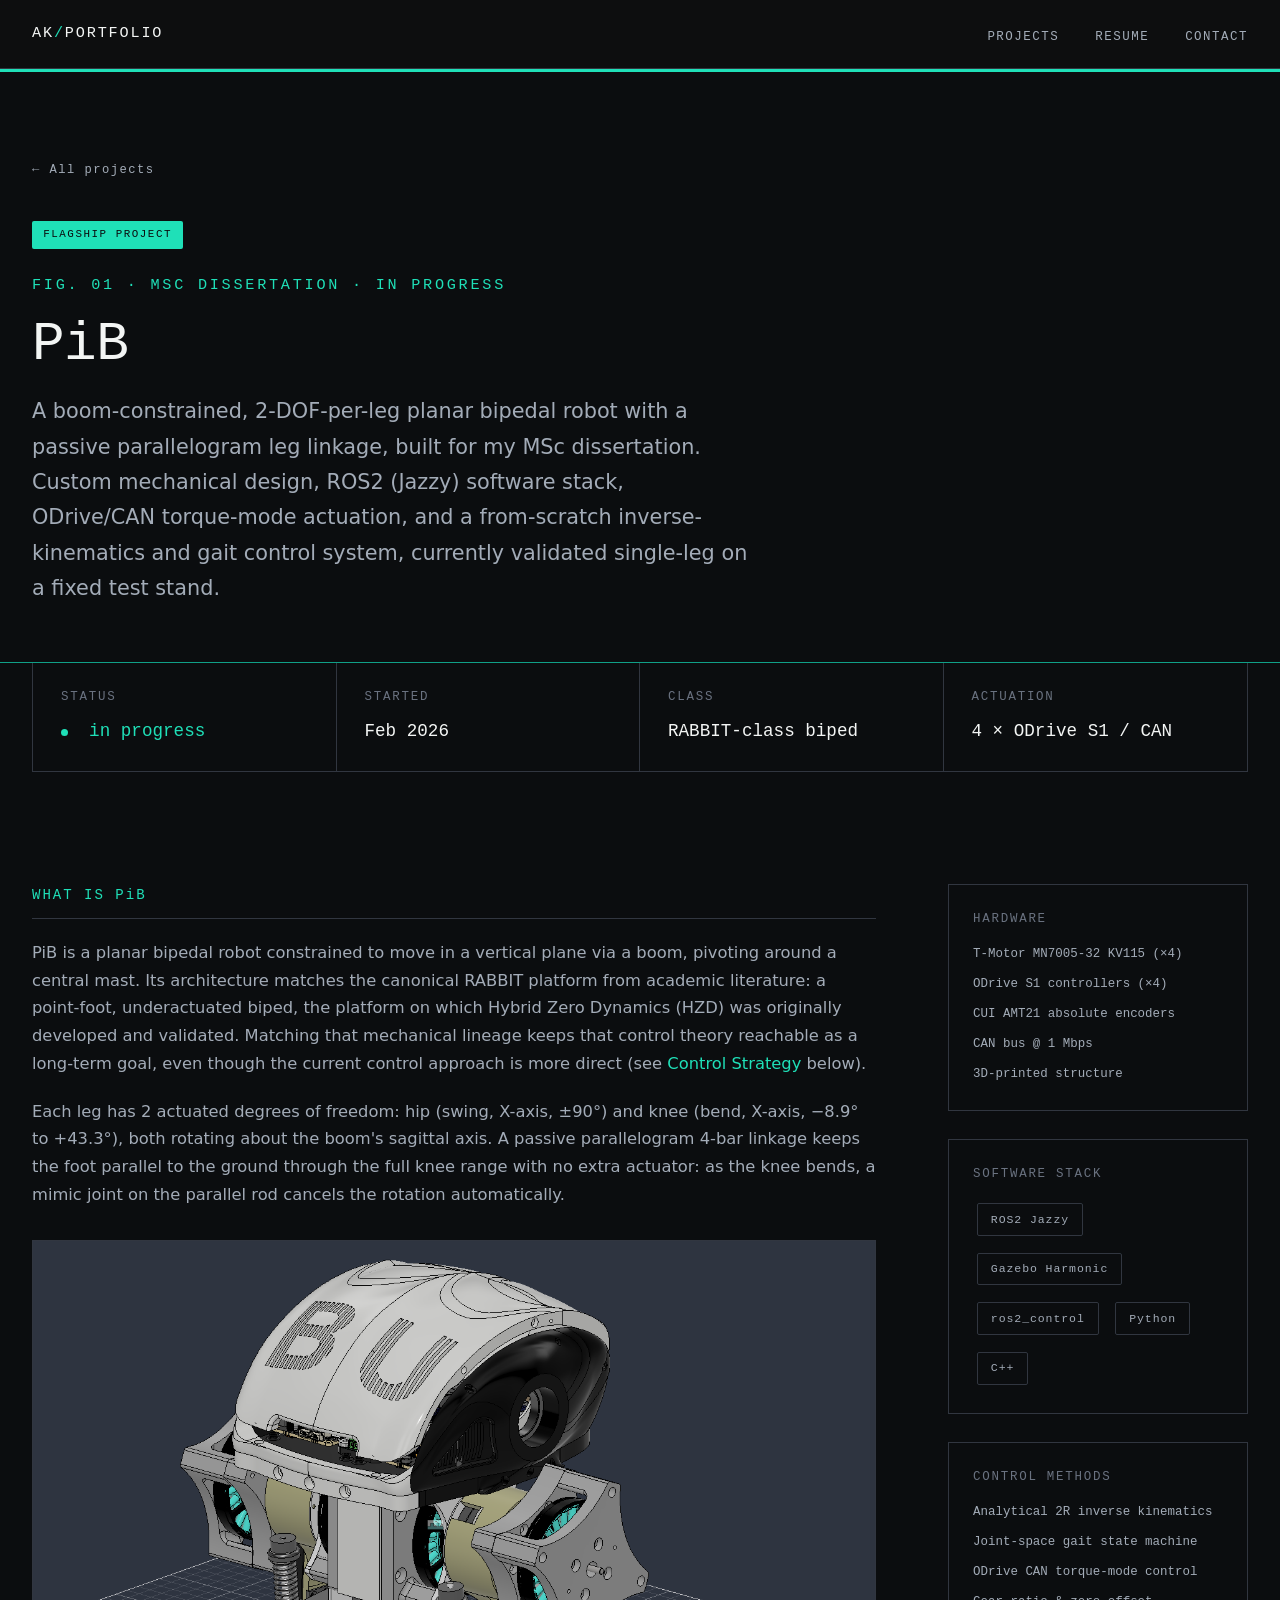
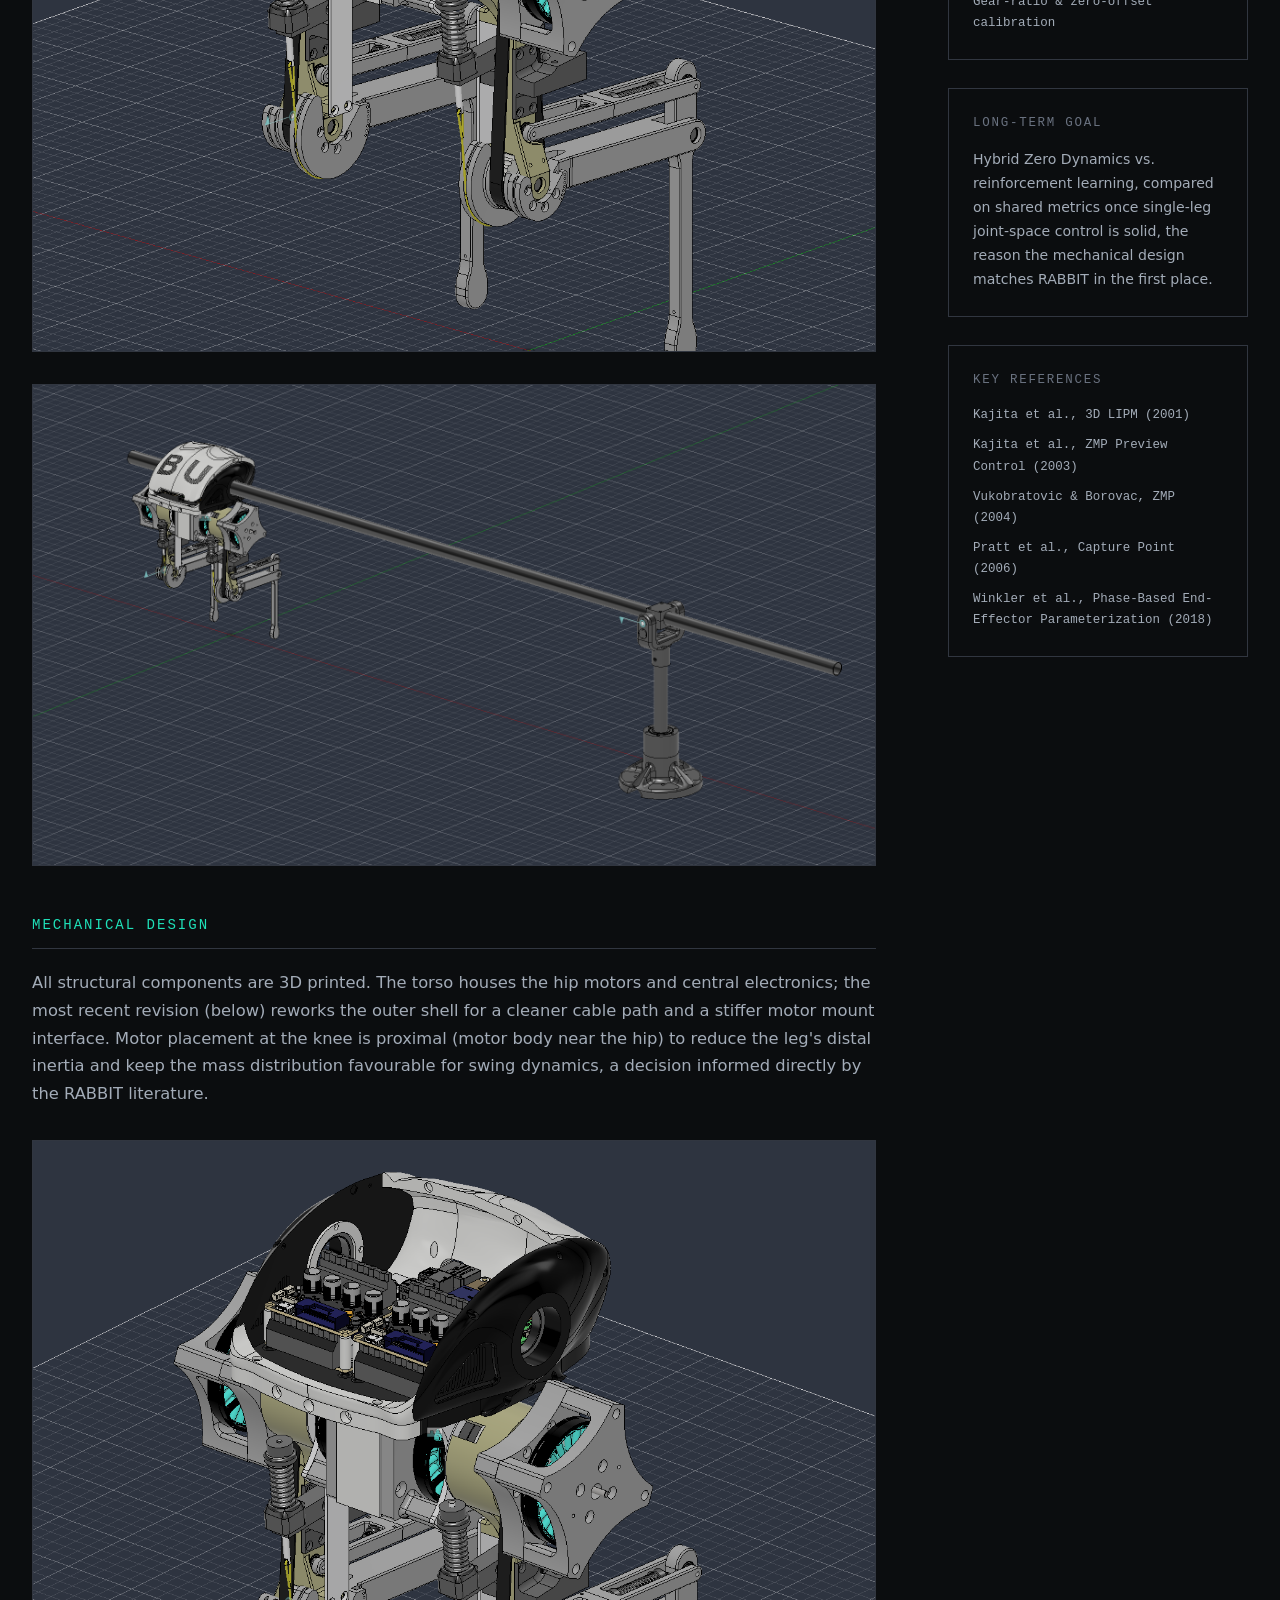
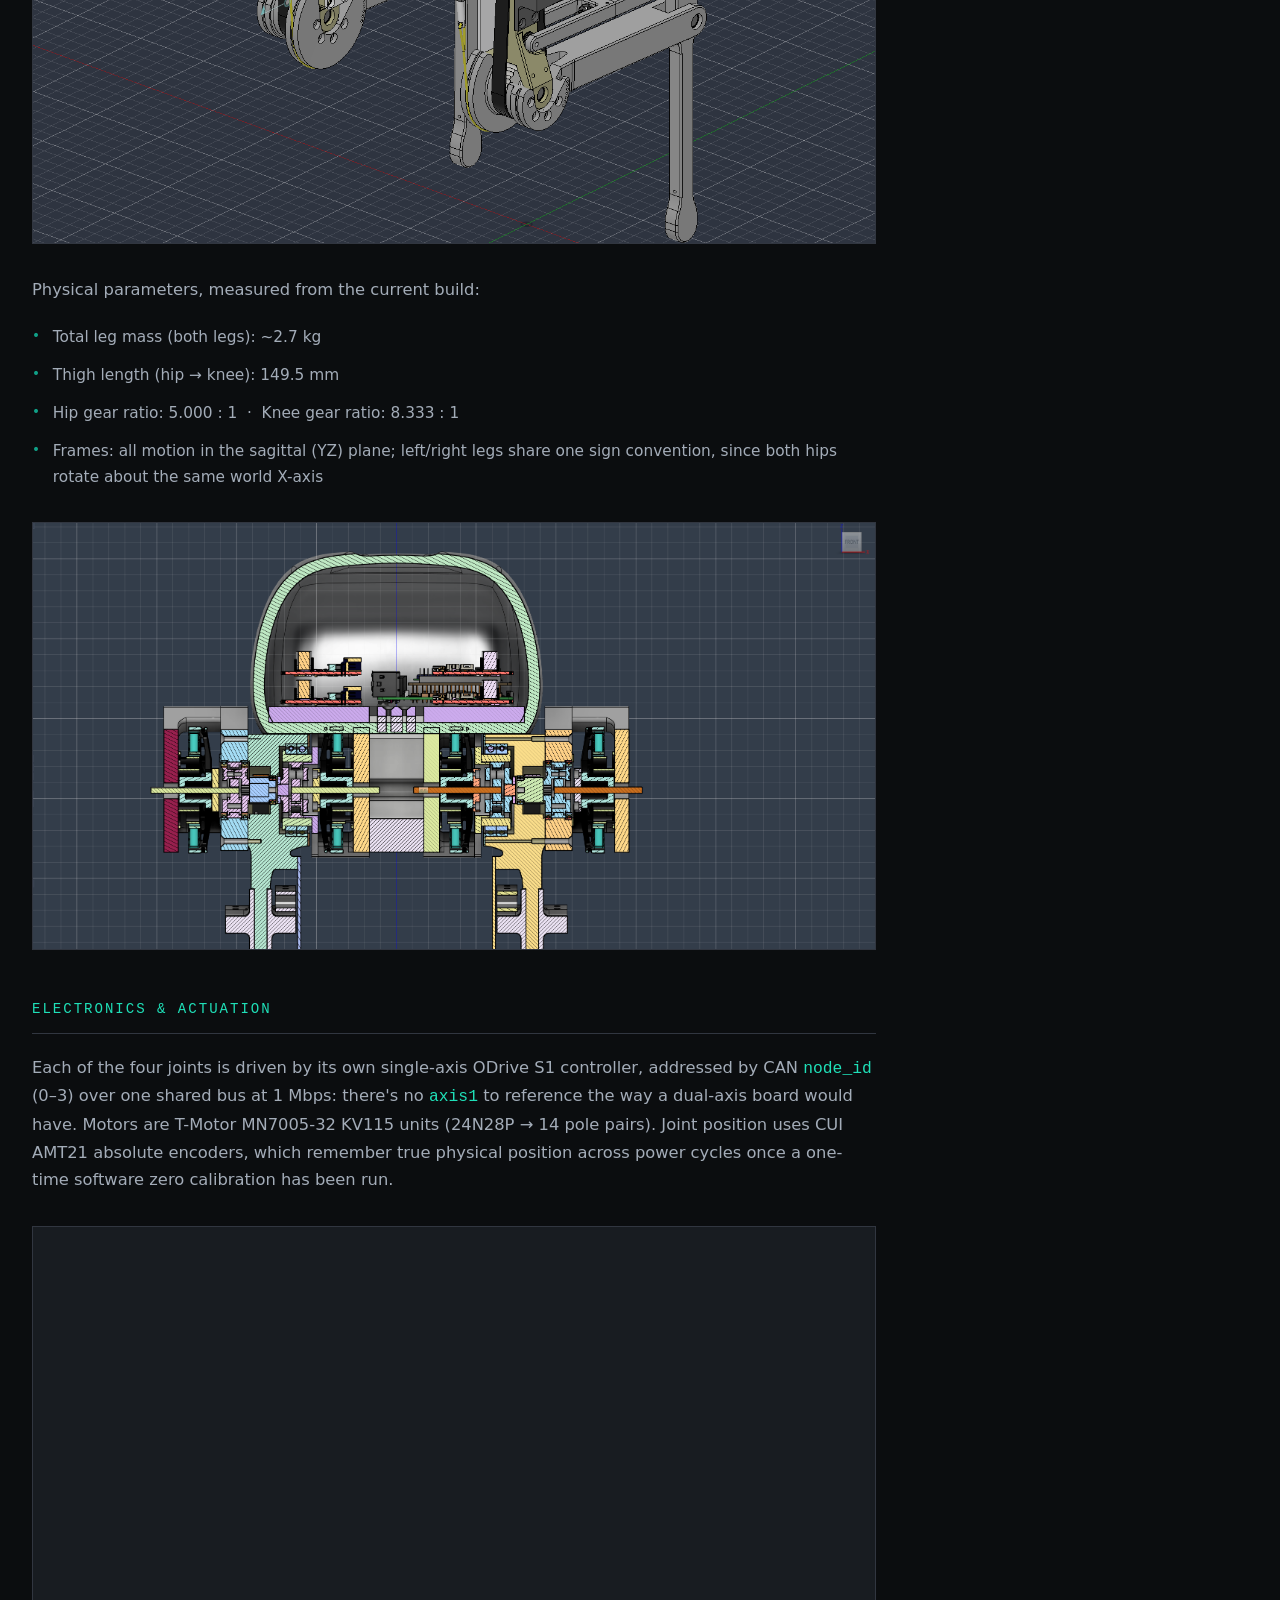
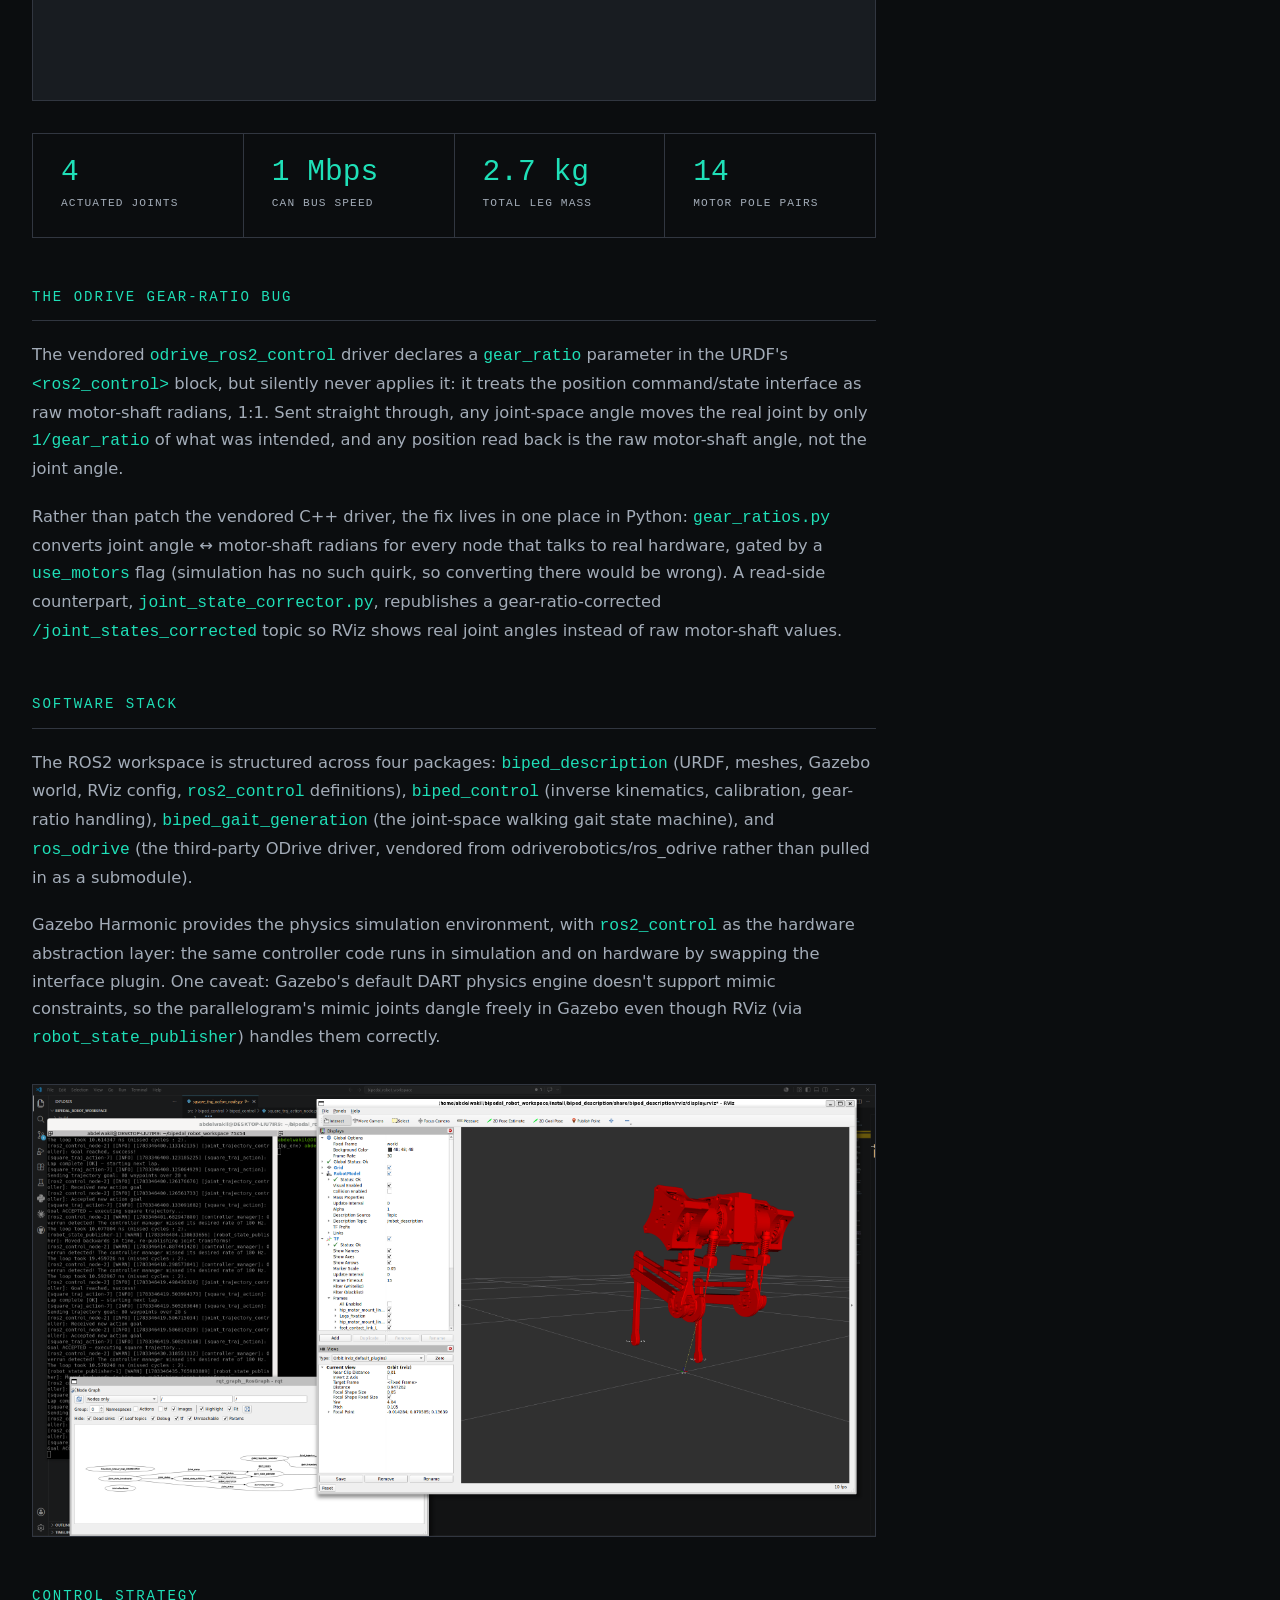
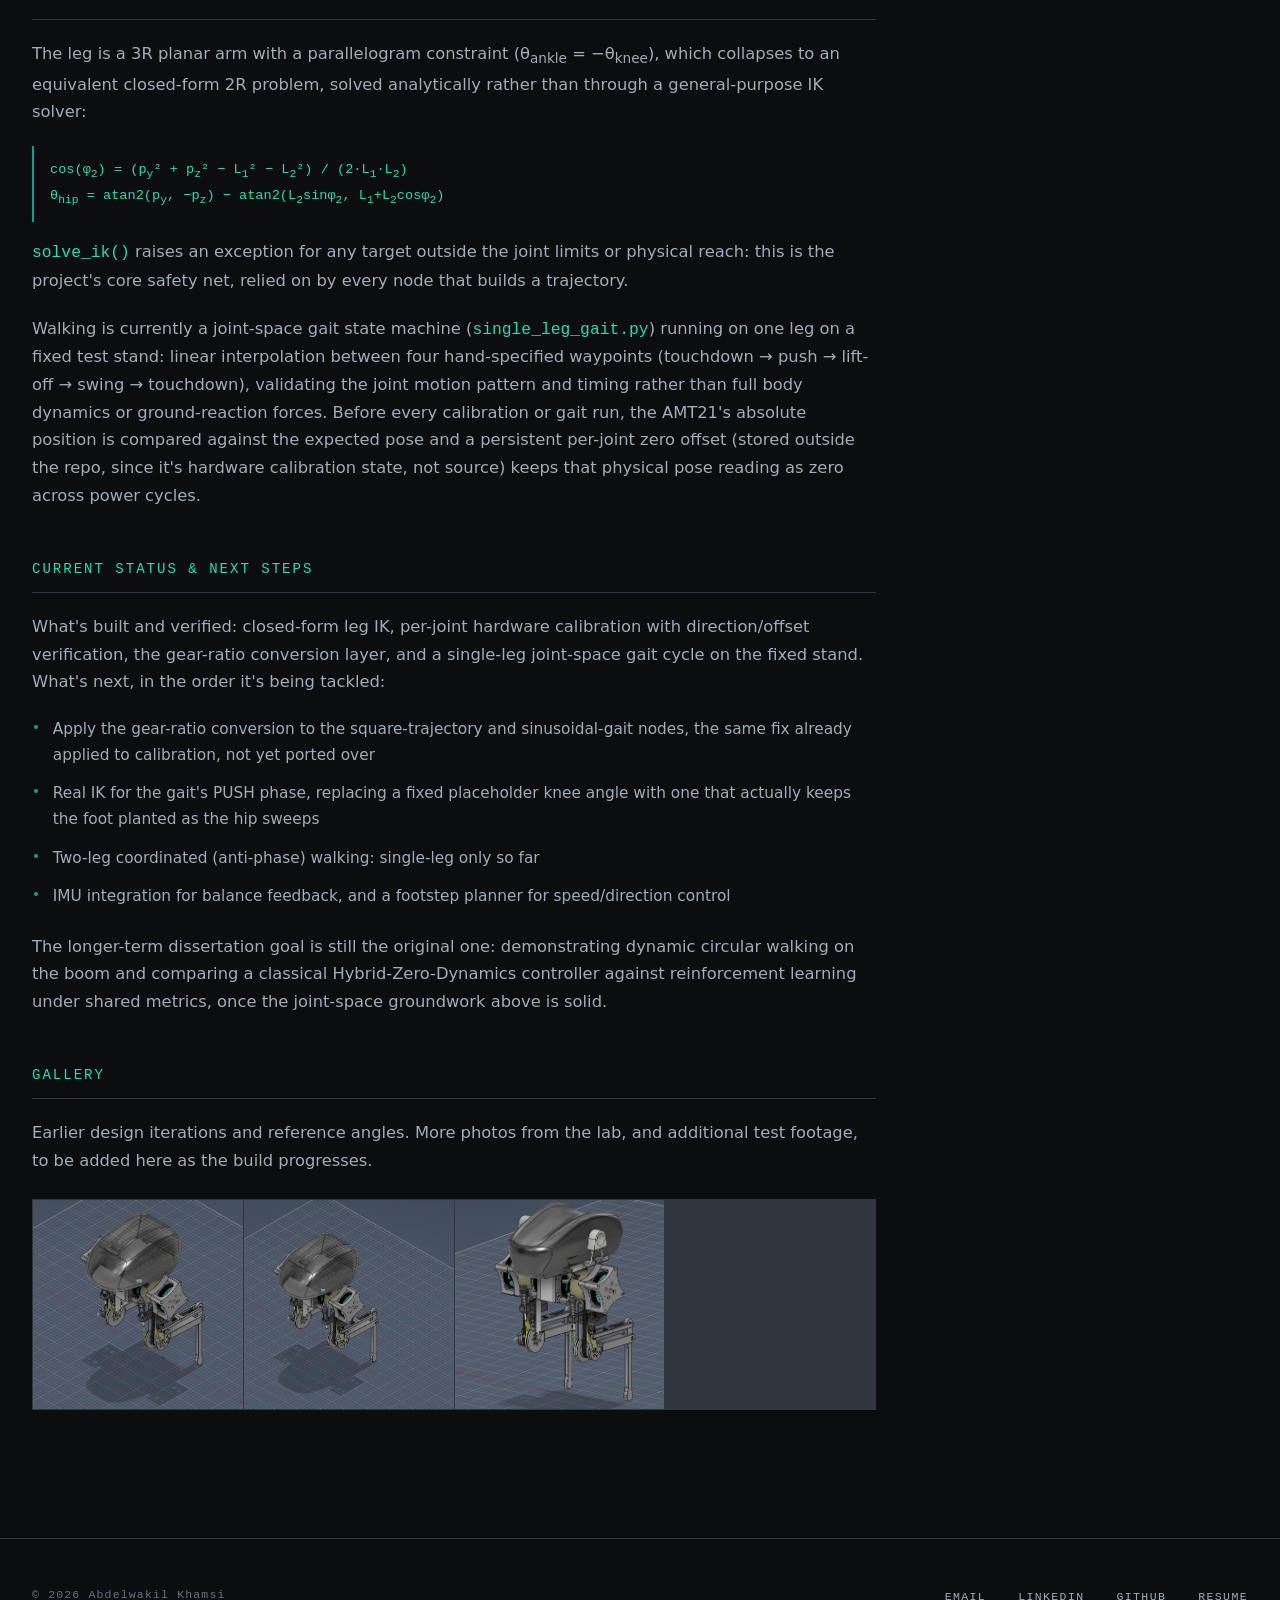
==== projects/biped.html @ 2d83db9d "Fix flagship thumbnail crop, add electronics photo to Mechanical Design - Match the homepage thumbna" ====
<!DOCTYPE html>
<html lang="en">
<head>
<meta charset="UTF-8">
<meta name="viewport" content="width=device-width, initial-scale=1.0">
<title>PiB · Abdelwakil Khamsi</title>
<link rel="stylesheet" href="../assets/css/style.css">
</head>
<body>

<nav class="nav">
  <div class="wrap">
    <a href="../index.html" class="nav-mark">AK<span>/</span>PORTFOLIO</a>
    <ul class="nav-links">
      <li><a href="../index.html#projects">PROJECTS</a></li>
      <li><a href="../resume.pdf?v=2">RESUME</a></li>
      <li><a href="../index.html#contact">CONTACT</a></li>
    </ul>
  </div>
</nav>

<header class="project-hero flagship">
  <div class="wrap">
    <a href="../index.html" class="back-link">&#8592; All projects</a>
    <span class="featured-badge">FLAGSHIP PROJECT</span>
    <div class="eyebrow">FIG. 01 · MSC DISSERTATION · IN PROGRESS</div>
    <h1>PiB</h1>
    <p class="lede">A boom-constrained, 2-DOF-per-leg planar bipedal robot with a passive parallelogram leg linkage, built for my MSc dissertation. Custom mechanical design, ROS2 (Jazzy) software stack, ODrive/CAN torque-mode actuation, and a from-scratch inverse-kinematics and gait control system, currently validated single-leg on a fixed test stand.</p>
  </div>
</header>

<div class="wrap">
  <div class="project-meta">
    <div class="cell">
      <div class="label">STATUS</div>
      <div class="value teal"><span class="dot"></span>&nbsp; in progress</div>
    </div>
    <div class="cell">
      <div class="label">STARTED</div>
      <div class="value">Feb 2026</div>
    </div>
    <div class="cell">
      <div class="label">CLASS</div>
      <div class="value">RABBIT-class biped</div>
    </div>
    <div class="cell">
      <div class="label">ACTUATION</div>
      <div class="value">4 &times; ODrive S1 / CAN</div>
    </div>
  </div>
</div>

<div class="wrap">
  <div class="project-body">

    <div class="prose">

      <h2>WHAT IS PiB</h2>
      <p>PiB is a planar bipedal robot constrained to move in a vertical plane via a boom, pivoting around a central mast. Its architecture matches the canonical RABBIT platform from academic literature: a point-foot, underactuated biped, the platform on which Hybrid Zero Dynamics (HZD) was originally developed and validated. Matching that mechanical lineage keeps that control theory reachable as a long-term goal, even though the current control approach is more direct (see <a href="#control-strategy" style="color:var(--teal)">Control Strategy</a> below).</p>
      <p>Each leg has 2 actuated degrees of freedom: hip (swing, X-axis, &plusmn;90&deg;) and knee (bend, X-axis, &minus;8.9&deg; to +43.3&deg;), both rotating about the boom's sagittal axis. A passive parallelogram 4-bar linkage keeps the foot parallel to the ground through the full knee range with no extra actuator: as the knee bends, a mimic joint on the parallel rod cancels the rotation automatically.</p>

      <div class="media-block fit" style="aspect-ratio: 1352 / 1140;">
        <img src="../assets/img/biped/torso_update.png" alt="PiB bipedal robot: updated torso shell design, close-up isometric view" loading="lazy">
      </div>

      <div class="media-block fit" style="aspect-ratio: 1832 / 1046;">
        <img src="../assets/img/biped/boom_system.png" alt="PiB bipedal robot mounted on the boom, with the central pivot mast it swings around" loading="lazy">
      </div>

      <h2>MECHANICAL DESIGN</h2>
      <p>All structural components are 3D printed. The torso houses the hip motors and central electronics; the most recent revision (below) reworks the outer shell for a cleaner cable path and a stiffer motor mount interface. Motor placement at the knee is proximal (motor body near the hip) to reduce the leg's distal inertia and keep the mass distribution favourable for swing dynamics, a decision informed directly by the RABBIT literature.</p>

      <div class="media-block fit" style="aspect-ratio: 1366 / 1140;">
        <img src="../assets/img/biped/electronics_view.png" alt="PiB bipedal robot: torso with front panel removed, showing internal electronics" loading="lazy">
      </div>

      <p>Physical parameters, measured from the current build:</p>
      <ul>
        <li>Total leg mass (both legs): ~2.7 kg</li>
        <li>Thigh length (hip &rarr; knee): 149.5 mm</li>
        <li>Hip gear ratio: 5.000 : 1 &nbsp;&middot;&nbsp; Knee gear ratio: 8.333 : 1</li>
        <li>Frames: all motion in the sagittal (YZ) plane; left/right legs share one sign convention, since both hips rotate about the same world X-axis</li>
      </ul>

      <div class="media-block fit" style="aspect-ratio: 2259 / 1145;">
        <img src="../assets/img/biped/Section_view_cropped.png" alt="PiB bipedal robot: CAD section view showing the parallelogram leg mechanism and internal torso components" loading="lazy">
      </div>

      <h2>ELECTRONICS &amp; ACTUATION</h2>
      <p>Each of the four joints is driven by its own single-axis ODrive S1 controller, addressed by CAN <code style="font-family:monospace;color:var(--teal)">node_id</code> (0&ndash;3) over one shared bus at 1 Mbps: there's no <code style="font-family:monospace;color:var(--teal)">axis1</code> to reference the way a dual-axis board would have. Motors are T-Motor MN7005-32 KV115 units (24N28P &rarr; 14 pole pairs). Joint position uses CUI AMT21 absolute encoders, which remember true physical position across power cycles once a one-time software zero calibration has been run.</p>

      <div class="media-block fit" style="aspect-ratio: 16 / 9;">
        <iframe src="https://www.youtube.com/embed/nHXatzSUmm8" title="PiB right leg: square trajectory test" loading="lazy" referrerpolicy="strict-origin-when-cross-origin" allow="accelerometer; autoplay; clipboard-write; encrypted-media; gyroscope; picture-in-picture; web-share" allowfullscreen style="width:100%;height:100%;border:0;"></iframe>
      </div>

      <div class="stat-row">
        <div class="stat">
          <div class="num">4</div>
          <div class="desc">ACTUATED JOINTS</div>
        </div>
        <div class="stat">
          <div class="num">1 Mbps</div>
          <div class="desc">CAN BUS SPEED</div>
        </div>
        <div class="stat">
          <div class="num">2.7 kg</div>
          <div class="desc">TOTAL LEG MASS</div>
        </div>
        <div class="stat">
          <div class="num">14</div>
          <div class="desc">MOTOR POLE PAIRS</div>
        </div>
      </div>

      <h2>THE ODRIVE GEAR-RATIO BUG</h2>
      <p>The vendored <code style="font-family:monospace;color:var(--teal)">odrive_ros2_control</code> driver declares a <code style="font-family:monospace;color:var(--teal)">gear_ratio</code> parameter in the URDF's <code style="font-family:monospace;color:var(--teal)">&lt;ros2_control&gt;</code> block, but silently never applies it: it treats the position command/state interface as raw motor-shaft radians, 1:1. Sent straight through, any joint-space angle moves the real joint by only <code style="font-family:monospace;color:var(--teal)">1/gear_ratio</code> of what was intended, and any position read back is the raw motor-shaft angle, not the joint angle.</p>
      <p>Rather than patch the vendored C++ driver, the fix lives in one place in Python: <code style="font-family:monospace;color:var(--teal)">gear_ratios.py</code> converts joint angle &harr; motor-shaft radians for every node that talks to real hardware, gated by a <code style="font-family:monospace;color:var(--teal)">use_motors</code> flag (simulation has no such quirk, so converting there would be wrong). A read-side counterpart, <code style="font-family:monospace;color:var(--teal)">joint_state_corrector.py</code>, republishes a gear-ratio-corrected <code style="font-family:monospace;color:var(--teal)">/joint_states_corrected</code> topic so RViz shows real joint angles instead of raw motor-shaft values.</p>

      <h2>SOFTWARE STACK</h2>
      <p>The ROS2 workspace is structured across four packages: <code style="font-family:monospace;color:var(--teal)">biped_description</code> (URDF, meshes, Gazebo world, RViz config, <code style="font-family:monospace;color:var(--teal)">ros2_control</code> definitions), <code style="font-family:monospace;color:var(--teal)">biped_control</code> (inverse kinematics, calibration, gear-ratio handling), <code style="font-family:monospace;color:var(--teal)">biped_gait_generation</code> (the joint-space walking gait state machine), and <code style="font-family:monospace;color:var(--teal)">ros_odrive</code> (the third-party ODrive driver, vendored from odriverobotics/ros_odrive rather than pulled in as a submodule).</p>
      <p>Gazebo Harmonic provides the physics simulation environment, with <code style="font-family:monospace;color:var(--teal)">ros2_control</code> as the hardware abstraction layer: the same controller code runs in simulation and on hardware by swapping the interface plugin. One caveat: Gazebo's default DART physics engine doesn't support mimic constraints, so the parallelogram's mimic joints dangle freely in Gazebo even though RViz (via <code style="font-family:monospace;color:var(--teal)">robot_state_publisher</code>) handles them correctly.</p>

      <div class="media-block fit" style="aspect-ratio: 2559 / 1374;">
        <img src="../assets/img/biped/rviz.png" alt="PiB bipedal robot: URDF visualisation in RViz, with ROS2 terminal logs and node graph" loading="lazy">
      </div>

      <h2 id="control-strategy">CONTROL STRATEGY</h2>
      <p>The leg is a 3R planar arm with a parallelogram constraint (&theta;<sub>ankle</sub> = &minus;&theta;<sub>knee</sub>), which collapses to an equivalent closed-form 2R problem, solved analytically rather than through a general-purpose IK solver:</p>
      <p style="font-family: 'DM Mono', monospace; font-size: .85rem; color: var(--teal); padding: .75rem 1rem; border-left: 2px solid var(--teal-dim); margin: 1rem 0;">
        cos(&phi;<sub>2</sub>) = (p<sub>y</sub>&sup2; + p<sub>z</sub>&sup2; &minus; L<sub>1</sub>&sup2; &minus; L<sub>2</sub>&sup2;) / (2&middot;L<sub>1</sub>&middot;L<sub>2</sub>)<br>
        &theta;<sub>hip</sub> = atan2(p<sub>y</sub>, &minus;p<sub>z</sub>) &minus; atan2(L<sub>2</sub>sin&phi;<sub>2</sub>, L<sub>1</sub>+L<sub>2</sub>cos&phi;<sub>2</sub>)
      </p>
      <p><code style="font-family:monospace;color:var(--teal)">solve_ik()</code> raises an exception for any target outside the joint limits or physical reach: this is the project's core safety net, relied on by every node that builds a trajectory.</p>
      <p>Walking is currently a joint-space gait state machine (<code style="font-family:monospace;color:var(--teal)">single_leg_gait.py</code>) running on one leg on a fixed test stand: linear interpolation between four hand-specified waypoints (touchdown &rarr; push &rarr; lift-off &rarr; swing &rarr; touchdown), validating the joint motion pattern and timing rather than full body dynamics or ground-reaction forces. Before every calibration or gait run, the AMT21's absolute position is compared against the expected pose and a persistent per-joint zero offset (stored outside the repo, since it's hardware calibration state, not source) keeps that physical pose reading as zero across power cycles.</p>

      <h2>CURRENT STATUS &amp; NEXT STEPS</h2>
      <p>What's built and verified: closed-form leg IK, per-joint hardware calibration with direction/offset verification, the gear-ratio conversion layer, and a single-leg joint-space gait cycle on the fixed stand. What's next, in the order it's being tackled:</p>
      <ul>
        <li>Apply the gear-ratio conversion to the square-trajectory and sinusoidal-gait nodes, the same fix already applied to calibration, not yet ported over</li>
        <li>Real IK for the gait's PUSH phase, replacing a fixed placeholder knee angle with one that actually keeps the foot planted as the hip sweeps</li>
        <li>Two-leg coordinated (anti-phase) walking: single-leg only so far</li>
        <li>IMU integration for balance feedback, and a footstep planner for speed/direction control</li>
      </ul>
      <p>The longer-term dissertation goal is still the original one: demonstrating dynamic circular walking on the boom and comparing a classical Hybrid-Zero-Dynamics controller against reinforcement learning under shared metrics, once the joint-space groundwork above is solid.</p>

      <h2>GALLERY</h2>
      <p>Earlier design iterations and reference angles. More photos from the lab, and additional test footage, to be added here as the build progresses.</p>
      <div class="gallery-grid">
        <a href="../assets/img/biped/full_screen_iso_zoom.png" target="_blank" class="gallery-item">
          <img src="../assets/img/biped/full_screen_iso_zoom.png" alt="PiB: earlier design iteration, isometric view" loading="lazy">
        </a>
        <a href="../assets/img/biped/full_screen_iso_cropped.png" target="_blank" class="gallery-item">
          <img src="../assets/img/biped/full_screen_iso_cropped.png" alt="PiB: earlier design iteration, wide isometric view" loading="lazy">
        </a>
        <a href="../assets/img/biped/iso.png" target="_blank" class="gallery-item">
          <img src="../assets/img/biped/iso.png" alt="PiB: earliest design iteration, isometric view" loading="lazy">
        </a>
      </div>

    </div>

    <aside class="sidebar">
      <div class="sidebar-block">
        <span class="label">HARDWARE</span>
        <ul>
          <li>T-Motor MN7005-32 KV115 (&times;4)</li>
          <li>ODrive S1 controllers (&times;4)</li>
          <li>CUI AMT21 absolute encoders</li>
          <li>CAN bus @ 1 Mbps</li>
          <li>3D-printed structure</li>
        </ul>
      </div>
      <div class="sidebar-block">
        <span class="label">SOFTWARE STACK</span>
        <div class="tags">
          <span class="tag">ROS2 Jazzy</span>
          <span class="tag">Gazebo Harmonic</span>
          <span class="tag">ros2_control</span>
          <span class="tag">Python</span>
          <span class="tag">C++</span>
        </div>
      </div>
      <div class="sidebar-block">
        <span class="label">CONTROL METHODS</span>
        <ul>
          <li>Analytical 2R inverse kinematics</li>
          <li>Joint-space gait state machine</li>
          <li>ODrive CAN torque-mode control</li>
          <li>Gear-ratio &amp; zero-offset calibration</li>
        </ul>
      </div>
      <div class="sidebar-block">
        <span class="label">LONG-TERM GOAL</span>
        <p>Hybrid Zero Dynamics vs. reinforcement learning, compared on shared metrics once single-leg joint-space control is solid, the reason the mechanical design matches RABBIT in the first place.</p>
      </div>
      <div class="sidebar-block">
        <span class="label">KEY REFERENCES</span>
        <ul>
          <li>Kajita et al., 3D LIPM (2001)</li>
          <li>Kajita et al., ZMP Preview Control (2003)</li>
          <li>Vukobratovic &amp; Borovac, ZMP (2004)</li>
          <li>Pratt et al., Capture Point (2006)</li>
          <li>Winkler et al., Phase-Based End-Effector Parameterization (2018)</li>
        </ul>
      </div>
    </aside>

  </div>
</div>

<footer id="contact">
  <div class="wrap">
    <span class="copy">&#169; 2026 Abdelwakil Khamsi</span>
    <ul class="links">
      <li><a href="mailto:abdelwakil55khamsi@gmail.com">EMAIL</a></li>
      <li><a href="https://linkedin.com/in/abdelwakil-khamsi/">LINKEDIN</a></li>
      <li><a href="https://github.com/Abdel-wakil">GITHUB</a></li>
      <li><a href="../resume.pdf?v=2">RESUME</a></li>
    </ul>
  </div>
</footer>

</body>
</html>
---- assets/css/style.css ----
/* ─── TOKENS ─────────────────────────────────────────────── */
:root {
  --bg:       #0b0d0f;
  --surface:  #181c21;
  --border:   #313640;
  --teal:     #1fe0b8;
  --teal-dim: #10a087;
  --text:     #f3f5f4;
  --muted:    #a3acb8;
  --label:    #6a7280;

  --ff-display: 'DM Mono', 'Courier New', monospace;
  --ff-body:    'Inter', system-ui, sans-serif;

  --wrap: 1360px;
  --gap:  2.5rem;
}

/* ─── RESET ──────────────────────────────────────────────── */
*, *::before, *::after { box-sizing: border-box; margin: 0; padding: 0; }
html { scroll-behavior: smooth; }
body {
  background: var(--bg);
  color: var(--text);
  font-family: var(--ff-body);
  font-size: 1.125rem;
  line-height: 1.7;
  -webkit-font-smoothing: antialiased;
}
a { color: inherit; text-decoration: none; }
img { display: block; max-width: 100%; }
ul { list-style: none; }

/* ─── TYPOGRAPHY IMPORTS ─────────────────────────────────── */
@import url('https://fonts.googleapis.com/css2?family=DM+Mono:wght@400;500&family=Inter:wght@400;500;600&display=swap');

/* ─── LAYOUT ─────────────────────────────────────────────── */
.wrap {
  max-width: var(--wrap);
  margin: 0 auto;
  padding: 0 2rem;
}

/* ─── NAV ────────────────────────────────────────────────── */
.nav {
  position: sticky;
  top: 0;
  z-index: 100;
  background: rgba(14,15,17,.88);
  backdrop-filter: blur(12px);
  border-bottom: 1px solid var(--border);
}
.nav .wrap {
  display: flex;
  align-items: center;
  justify-content: space-between;
  height: 68px;
}
.nav-mark {
  font-family: var(--ff-display);
  font-size: .95rem;
  letter-spacing: .12em;
  color: var(--text);
}
.nav-mark span { color: var(--teal); }
.nav-links {
  display: flex;
  gap: 2.25rem;
}
.nav-links a {
  font-family: var(--ff-display);
  font-size: .78rem;
  letter-spacing: .12em;
  color: var(--muted);
  transition: color .15s;
}
.nav-links a:hover { color: var(--teal); }

/* ─── HERO ───────────────────────────────────────────────── */
.hero {
  padding: 7.5rem 0 6rem;
  border-bottom: 1px solid var(--border);
}
.eyebrow {
  font-family: var(--ff-display);
  font-size: .95rem;
  letter-spacing: .18em;
  color: var(--teal);
  margin-bottom: 1.5rem;
}
h1 {
  font-family: var(--ff-display);
  font-size: clamp(3rem, 6.5vw, 5rem);
  font-weight: 500;
  letter-spacing: -.01em;
  line-height: 1.1;
  margin-bottom: 1.75rem;
}
.lede {
  max-width: 720px;
  color: var(--muted);
  font-size: 1.3rem;
  margin-bottom: 3rem;
}
.btn-row {
  display: flex;
  flex-wrap: wrap;
  gap: 1rem;
}
.btn {
  font-family: var(--ff-display);
  font-size: .9rem;
  letter-spacing: .1em;
  padding: .9rem 1.8rem;
  border-radius: 2px;
  transition: all .15s;
  cursor: pointer;
}
.btn-primary {
  background: var(--teal);
  color: var(--bg);
}
.btn-primary:hover { background: #00d9bc; }
.btn-outline {
  border: 1px solid var(--border);
  color: var(--muted);
}
.btn-outline:hover { border-color: var(--teal); color: var(--teal); }

/* ─── TITLE BLOCK (stats strip) ─────────────────────────── */
.title-block {
  display: flex;
  flex-wrap: wrap;
  gap: 0;
  border: 1px solid var(--border);
  border-top: none;
  margin-bottom: 5rem;
}
.cell {
  flex: 1 1 180px;
  padding: 1.5rem 1.75rem;
  border-right: 1px solid var(--border);
}
.cell:last-child { border-right: none; }
.label {
  font-family: var(--ff-display);
  font-size: .78rem;
  letter-spacing: .14em;
  color: var(--label);
  margin-bottom: .5rem;
}
.value {
  font-family: var(--ff-display);
  font-size: 1.1rem;
  color: var(--text);
}
.value.teal { color: var(--teal); }
.dot {
  display: inline-block;
  width: 7px; height: 7px;
  background: var(--teal);
  border-radius: 50%;
  animation: pulse 2s infinite;
}
@keyframes pulse {
  0%,100% { opacity: 1; }
  50%      { opacity: .35; }
}

/* ─── SECTION HEAD ───────────────────────────────────────── */
.section-head {
  display: flex;
  align-items: baseline;
  gap: 1.25rem;
  margin-bottom: 3rem;
  padding-bottom: 1.25rem;
  border-bottom: 1px solid var(--border);
}
.fig {
  font-family: var(--ff-display);
  font-size: .72rem;
  letter-spacing: .15em;
  color: var(--label);
}
h2 {
  font-family: var(--ff-display);
  font-size: 1.3rem;
  font-weight: 500;
  letter-spacing: .06em;
}

/* ─── PROJECT GRID ───────────────────────────────────────── */
.grid {
  display: grid;
  grid-template-columns: repeat(2, 1fr);
  gap: 1px;
  background: var(--border);
  border: 1px solid var(--border);
  margin-bottom: 6rem;
}
@media (max-width: 800px) {
  .grid { grid-template-columns: 1fr; }
}
.card {
  display: flex;
  flex-direction: column;
  background: var(--bg);
  transition: background .15s;
}
.card:hover { background: var(--surface); }
.card .media, .mention .media {
  aspect-ratio: 16/10;
  overflow: hidden;
  background: var(--surface);
}
.card .media img, .mention .media img { width: 100%; height: 100%; object-fit: cover; }

/* use for images whose aspect ratio doesn't match the crop box
   (e.g. square CAD renders) so nothing important gets cropped off */
.card .media.contain, .mention .media.contain { padding: 1.5rem; }
.card .media.contain img, .mention .media.contain img { object-fit: contain; }

/* use when the box's aspect-ratio is set inline to match the image's
   own dimensions: fills the box completely with zero crop/letterbox */
.card .media.fit, .mention .media.fit { padding: 0; }
.card .media.fit img, .mention .media.fit img { object-fit: cover; }
.media-placeholder {
  width: 100%; height: 100%;
  display: flex;
  align-items: center;
  justify-content: center;
  border: 1px dashed var(--border);
  color: var(--label);
}
.media-placeholder .txt {
  font-family: var(--ff-display);
  font-size: .75rem;
  letter-spacing: .1em;
  text-align: center;
  line-height: 1.8;
}
.card .body {
  padding: 2.25rem;
  flex: 1;
  display: flex;
  flex-direction: column;
  gap: 1.1rem;
}
.fig-label {
  font-family: var(--ff-display);
  font-size: .72rem;
  letter-spacing: .14em;
  color: var(--label);
}
.card h3 {
  font-family: var(--ff-display);
  font-size: 1.4rem;
  font-weight: 500;
  line-height: 1.3;
}
.card p {
  font-size: 1.05rem;
  color: var(--muted);
  flex: 1;
}
/* flagship project: lives outside the regular grid entirely, in its
   own full-width block with a horizontal split layout */
.featured-wrap {
  border: 1px solid var(--border);
  margin-bottom: 3rem;
}
.featured-divider {
  display: flex;
  align-items: center;
  gap: 1.25rem;
  margin-bottom: 3rem;
  color: var(--label);
  font-family: var(--ff-display);
  font-size: .7rem;
  letter-spacing: .15em;
}
.featured-divider::before,
.featured-divider::after {
  content: '';
  flex: 1;
  height: 1px;
  background: var(--border);
}
.card.featured {
  flex-direction: row;
  border-top: 3px solid var(--teal);
}
.card.featured .media {
  flex: 1 1 58%;
  aspect-ratio: 4 / 3;
}
.card.featured .body {
  flex: 1 1 42%;
  padding: 3.5rem;
  justify-content: center;
  gap: 1.4rem;
}
.card.featured .fig-label { color: var(--teal); }
.card.featured h3 {
  font-size: 2.1rem;
  line-height: 1.2;
}
.card.featured p { font-size: 1.1rem; }
.featured-badge {
  display: inline-block;
  font-family: var(--ff-display);
  font-size: .68rem;
  letter-spacing: .14em;
  color: var(--bg);
  background: var(--teal);
  padding: .3rem .7rem;
  border-radius: 2px;
  width: fit-content;
}
@media (max-width: 800px) {
  .card.featured { flex-direction: column; }
  .card.featured .media { min-height: 320px; }
  .card.featured .body { padding: 2.25rem; }
}

.tags {
  display: flex;
  flex-wrap: wrap;
  gap: .55rem;
}
.tag {
  font-family: var(--ff-display);
  font-size: .72rem;
  letter-spacing: .08em;
  padding: .35rem .8rem;
  border: 1px solid var(--border);
  color: var(--muted);
  border-radius: 2px;
}

/* ─── OTHER PROJECTS (mention cards) ────────────────────── */
.mention-grid {
  display: grid;
  grid-template-columns: repeat(auto-fill, minmax(280px, 1fr));
  gap: 1px;
  background: var(--border);
  border: 1px solid var(--border);
  margin-bottom: 6rem;
}
.mention {
  background: var(--bg);
  display: flex;
  flex-direction: column;
  transition: background .15s;
}
.mention:hover { background: var(--surface); }
.mention-body {
  padding: 1.85rem;
  flex: 1;
  display: flex;
  flex-direction: column;
  gap: .75rem;
}
.mention .fig-label { font-family: var(--ff-display); font-size: .66rem; letter-spacing: .14em; color: var(--label); }
.mention h4 { font-family: var(--ff-display); font-size: .95rem; font-weight: 500; }
.mention p  { font-size: .92rem; color: var(--muted); }

/* ─── PROJECT PAGE ───────────────────────────────────────── */
.project-hero {
  padding: 5rem 0 3.5rem;
  border-bottom: 1px solid var(--border);
}
.project-hero.flagship {
  border-top: 3px solid var(--teal);
  border-bottom-color: var(--teal-dim);
}
.project-hero.flagship .featured-badge {
  display: block;
  margin-bottom: 1.5rem;
}
.back-link {
  font-family: var(--ff-display);
  font-size: .76rem;
  letter-spacing: .12em;
  color: var(--muted);
  display: inline-flex;
  align-items: center;
  gap: .5rem;
  margin-bottom: 2.5rem;
  transition: color .15s;
}
.back-link:hover { color: var(--teal); }
.project-hero .eyebrow { margin-bottom: 1rem; }
.project-hero h1 { font-size: clamp(2.1rem, 4.5vw, 3.4rem); margin-bottom: 1.25rem; }
.project-hero .lede { margin-bottom: 0; }

.project-meta {
  display: flex;
  flex-wrap: wrap;
  gap: 0;
  border: 1px solid var(--border);
  border-top: none;
  margin-bottom: 3.5rem;
}
.project-meta .cell { flex: 1 1 140px; }

.project-body {
  display: grid;
  grid-template-columns: 1fr 300px;
  gap: 4.5rem;
  padding: 3.5rem 0 6rem;
  align-items: start;
}
@media (max-width: 760px) {
  .project-body { grid-template-columns: 1fr; }
}

/* main prose */
.prose h2 {
  font-family: var(--ff-display);
  font-size: .88rem;
  letter-spacing: .14em;
  color: var(--teal);
  margin: 3rem 0 1.25rem;
  padding-bottom: .65rem;
  border-bottom: 1px solid var(--border);
}
.prose h2:first-child { margin-top: 0; }
.prose p {
  font-size: 1.02rem;
  color: var(--muted);
  margin-bottom: 1.25rem;
}
.prose ul {
  list-style: none;
  display: flex;
  flex-direction: column;
  gap: .75rem;
  margin-bottom: 1.5rem;
}
.prose ul li {
  font-size: .96rem;
  color: var(--muted);
  padding-left: 1.3rem;
  position: relative;
}
.prose ul li::before {
  content: '•';
  position: absolute;
  left: 0;
  color: var(--teal-dim);
  font-size: .85rem;
}

/* media blocks in project */
.media-block {
  aspect-ratio: 16/9;
  background: var(--surface);
  border: 1px solid var(--border);
  margin: 2rem 0;
  overflow: hidden;
}
.media-block img { width: 100%; height: 100%; object-fit: cover; }
.media-block .media-placeholder { border: none; }
.media-block.contain { padding: 1.5rem; }
.media-block.contain img { object-fit: contain; }
.media-block.fit { padding: 0; }
.media-block.fit img { object-fit: cover; }

/* photo gallery */
.gallery-grid {
  display: grid;
  grid-template-columns: repeat(auto-fill, minmax(180px, 1fr));
  gap: 1px;
  background: var(--border);
  border: 1px solid var(--border);
  margin: 1.5rem 0 2rem;
}
.gallery-item {
  display: block;
  aspect-ratio: 1;
  overflow: hidden;
  background: var(--surface);
}
.gallery-item img {
  width: 100%;
  height: 100%;
  object-fit: cover;
  transition: transform .2s;
}
.gallery-item:hover img { transform: scale(1.06); }

/* stat callouts */
.stat-row {
  display: flex;
  flex-wrap: wrap;
  gap: 1px;
  background: var(--border);
  border: 1px solid var(--border);
  margin: 2rem 0;
}
.stat {
  background: var(--bg);
  padding: 1.5rem 1.75rem;
  flex: 1 1 120px;
}
.stat .num {
  font-family: var(--ff-display);
  font-size: 1.85rem;
  color: var(--teal);
  line-height: 1;
  margin-bottom: .4rem;
}
.stat .desc {
  font-family: var(--ff-display);
  font-size: .7rem;
  letter-spacing: .1em;
  color: var(--muted);
}

/* sidebar */
.sidebar {
  position: sticky;
  top: 84px;
  display: flex;
  flex-direction: column;
  gap: 1.75rem;
}
.sidebar-block {
  border: 1px solid var(--border);
  padding: 1.5rem;
}
.sidebar-block .label {
  margin-bottom: .9rem;
  display: block;
}
.sidebar-block ul {
  display: flex;
  flex-direction: column;
  gap: .55rem;
  margin: 0;
}
.sidebar-block ul li {
  font-family: var(--ff-display);
  font-size: .78rem;
  color: var(--muted);
  padding: 0;
}
.sidebar-block ul li::before { display: none; }
.sidebar-block .tag { display: inline-block; margin: .25rem; }
.sidebar-block p {
  font-size: .88rem;
  color: var(--muted);
}

/* ─── FOOTER ─────────────────────────────────────────────── */
footer {
  border-top: 1px solid var(--border);
  padding: 2.5rem 0;
}
footer .wrap {
  display: flex;
  align-items: center;
  justify-content: space-between;
  flex-wrap: wrap;
  gap: 1.25rem;
}
.copy {
  font-family: var(--ff-display);
  font-size: .72rem;
  letter-spacing: .1em;
  color: var(--label);
}
.links {
  display: flex;
  gap: 2rem;
}
.links a {
  font-family: var(--ff-display);
  font-size: .72rem;
  letter-spacing: .12em;
  color: var(--muted);
  transition: color .15s;
}
.links a:hover { color: var(--teal); }

/* ─── RESPONSIVE ─────────────────────────────────────────── */
@media (max-width: 600px) {
  .nav-links { gap: 1.2rem; }
  .title-block { flex-direction: column; }
  .cell { border-right: none; border-bottom: 1px solid var(--border); }
  .cell:last-child { border-bottom: none; }
  .project-meta .cell { border-right: none; border-bottom: 1px solid var(--border); }
}
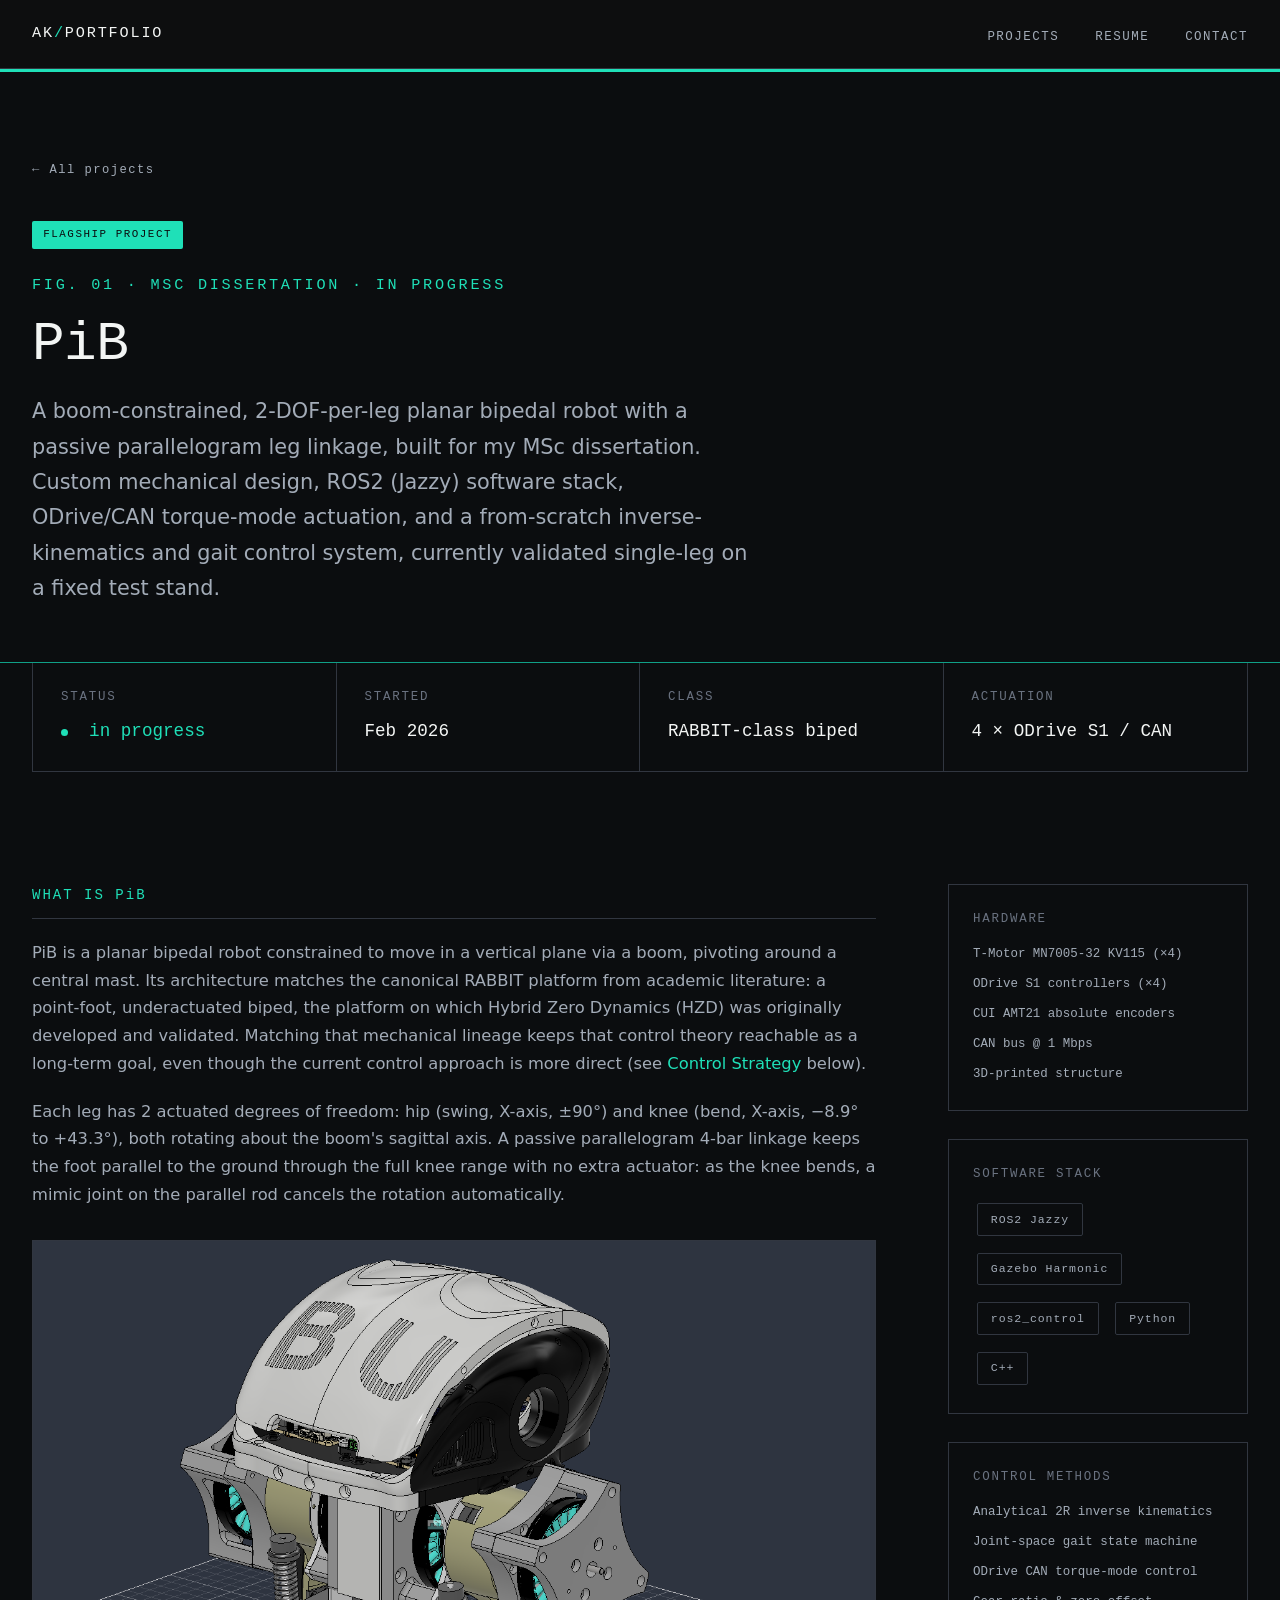
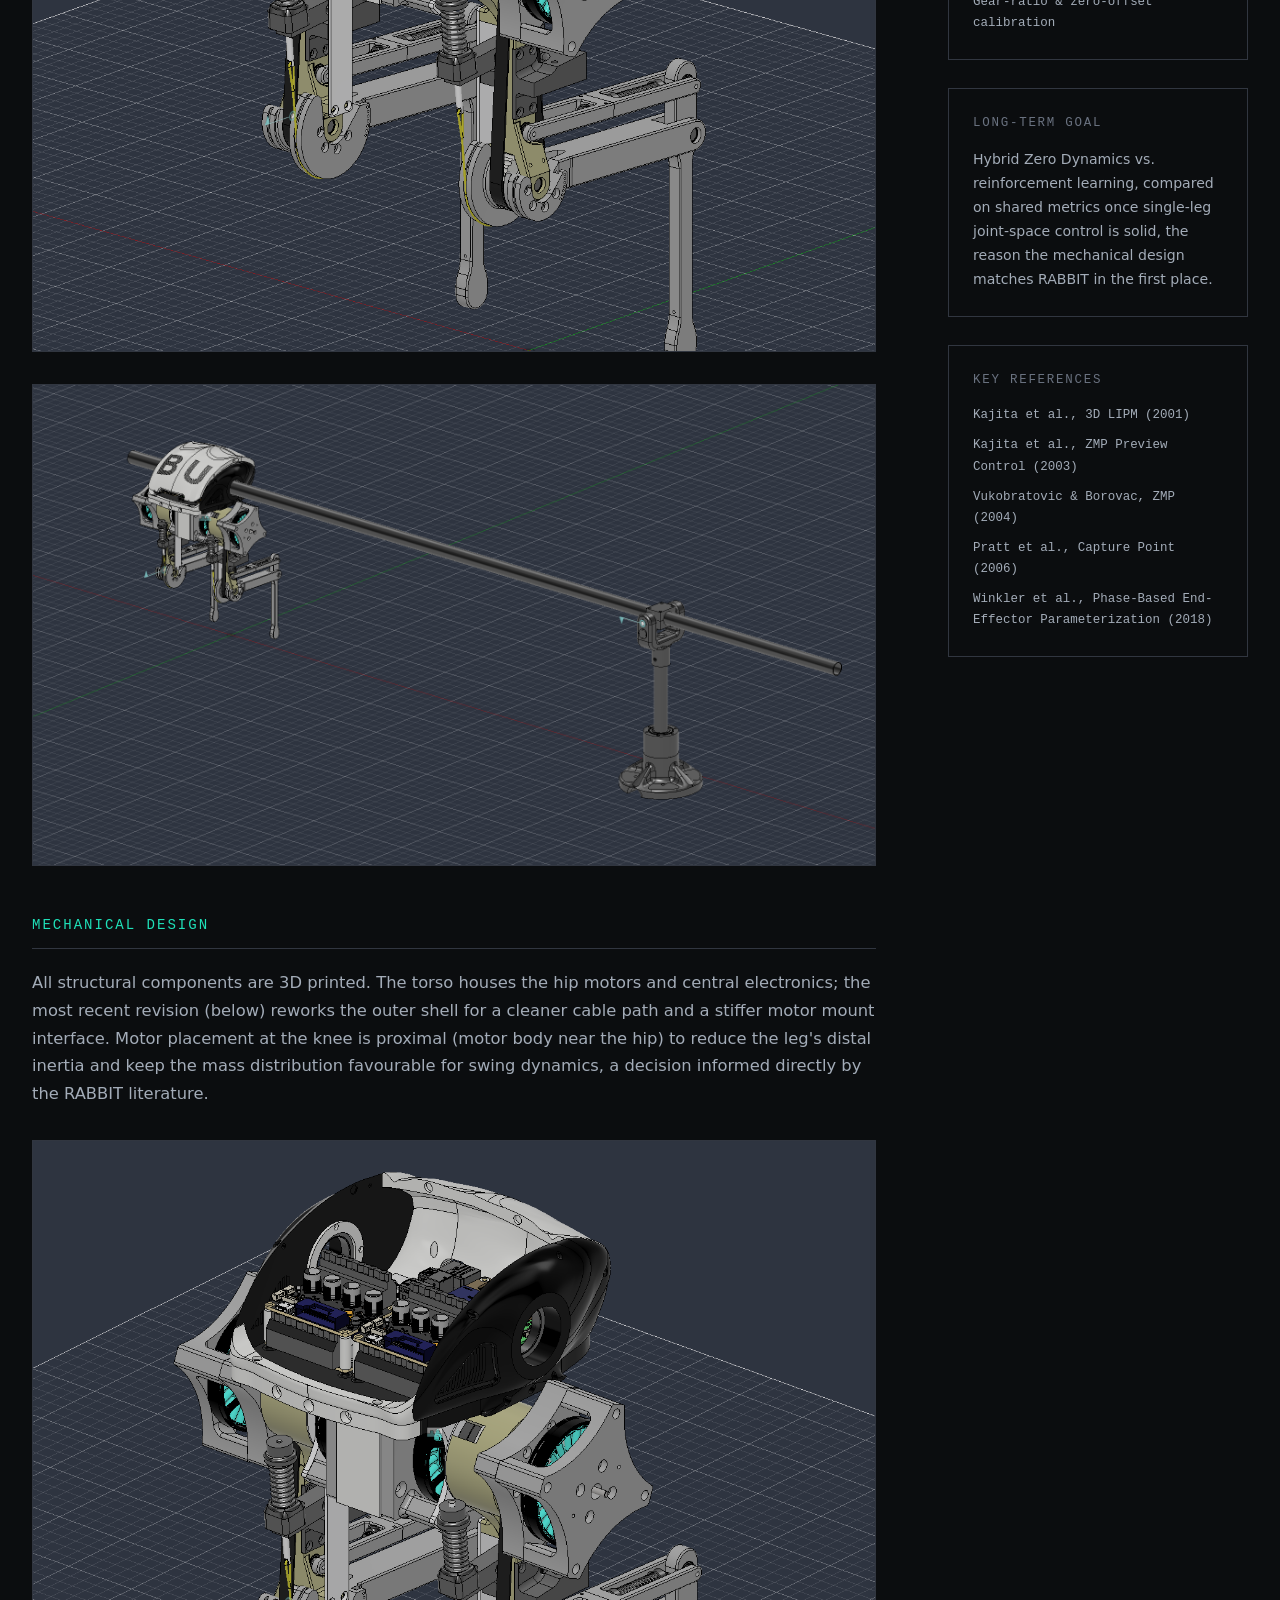
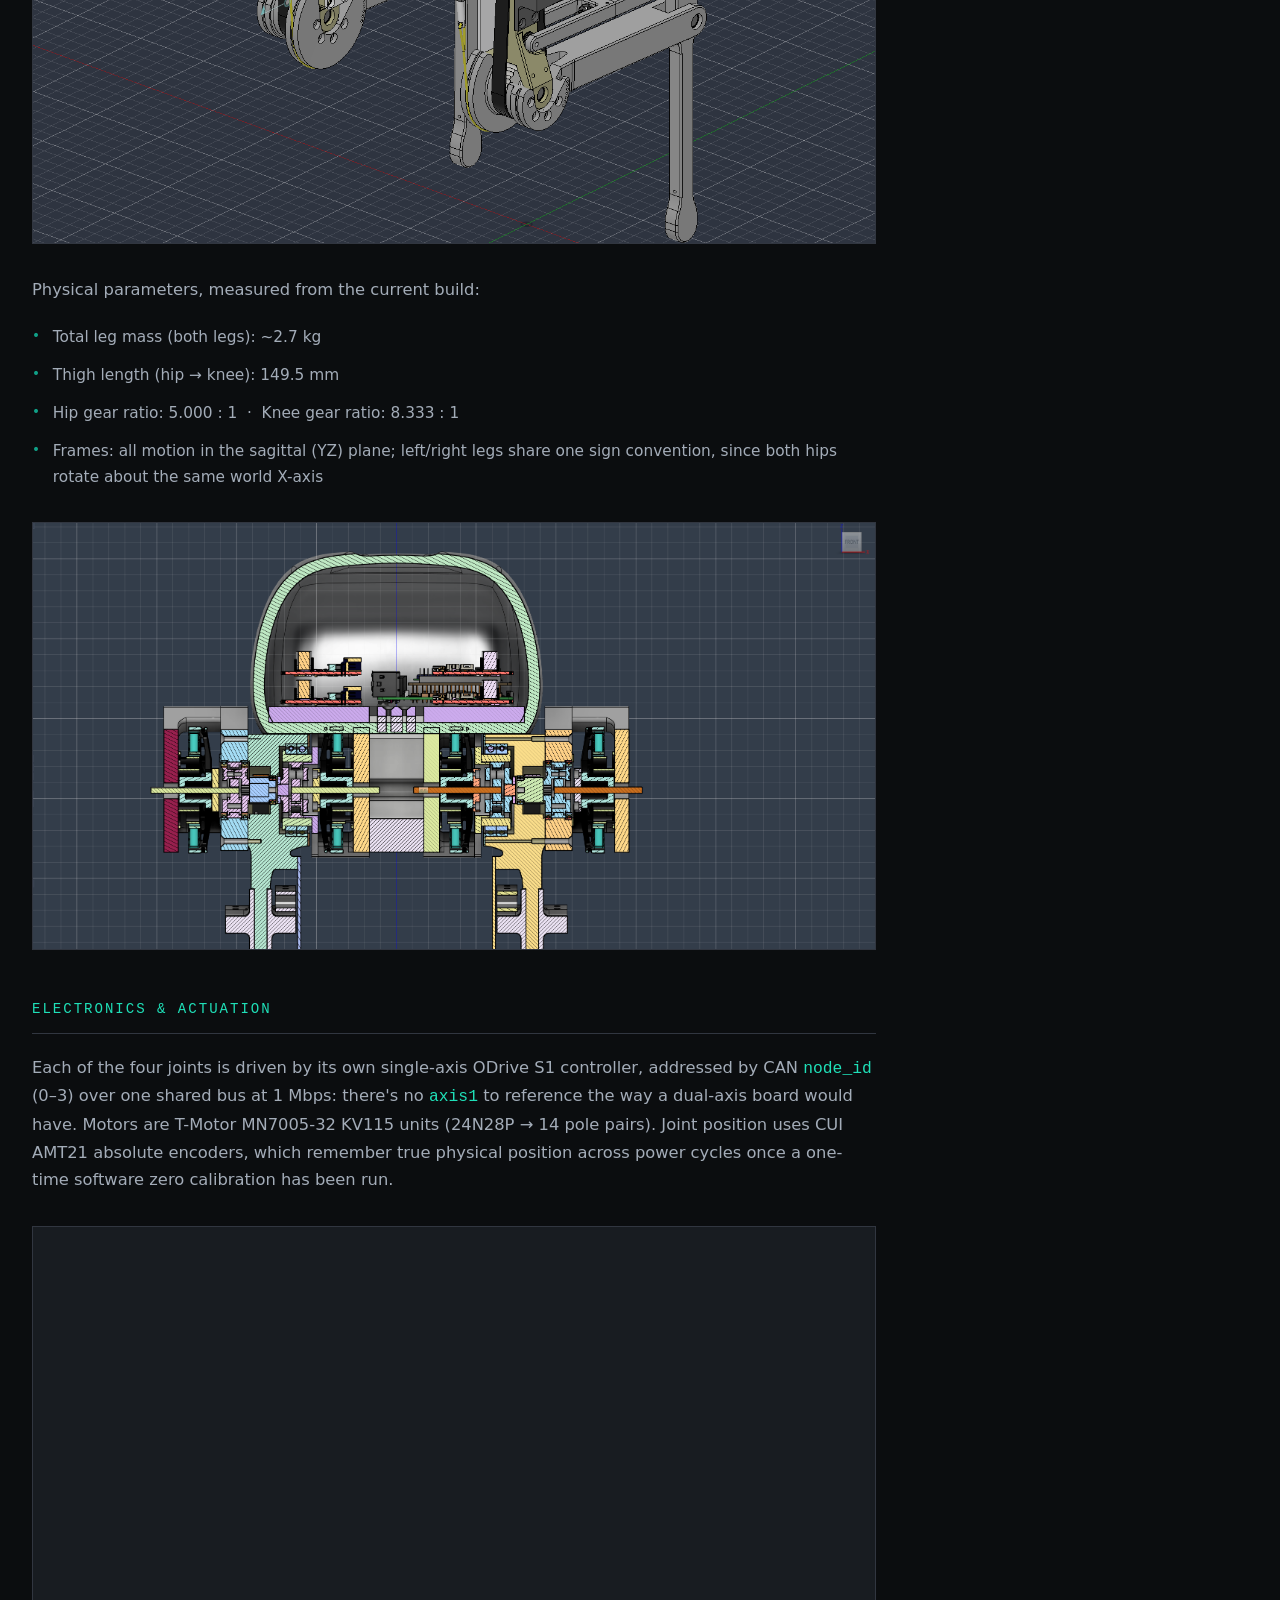
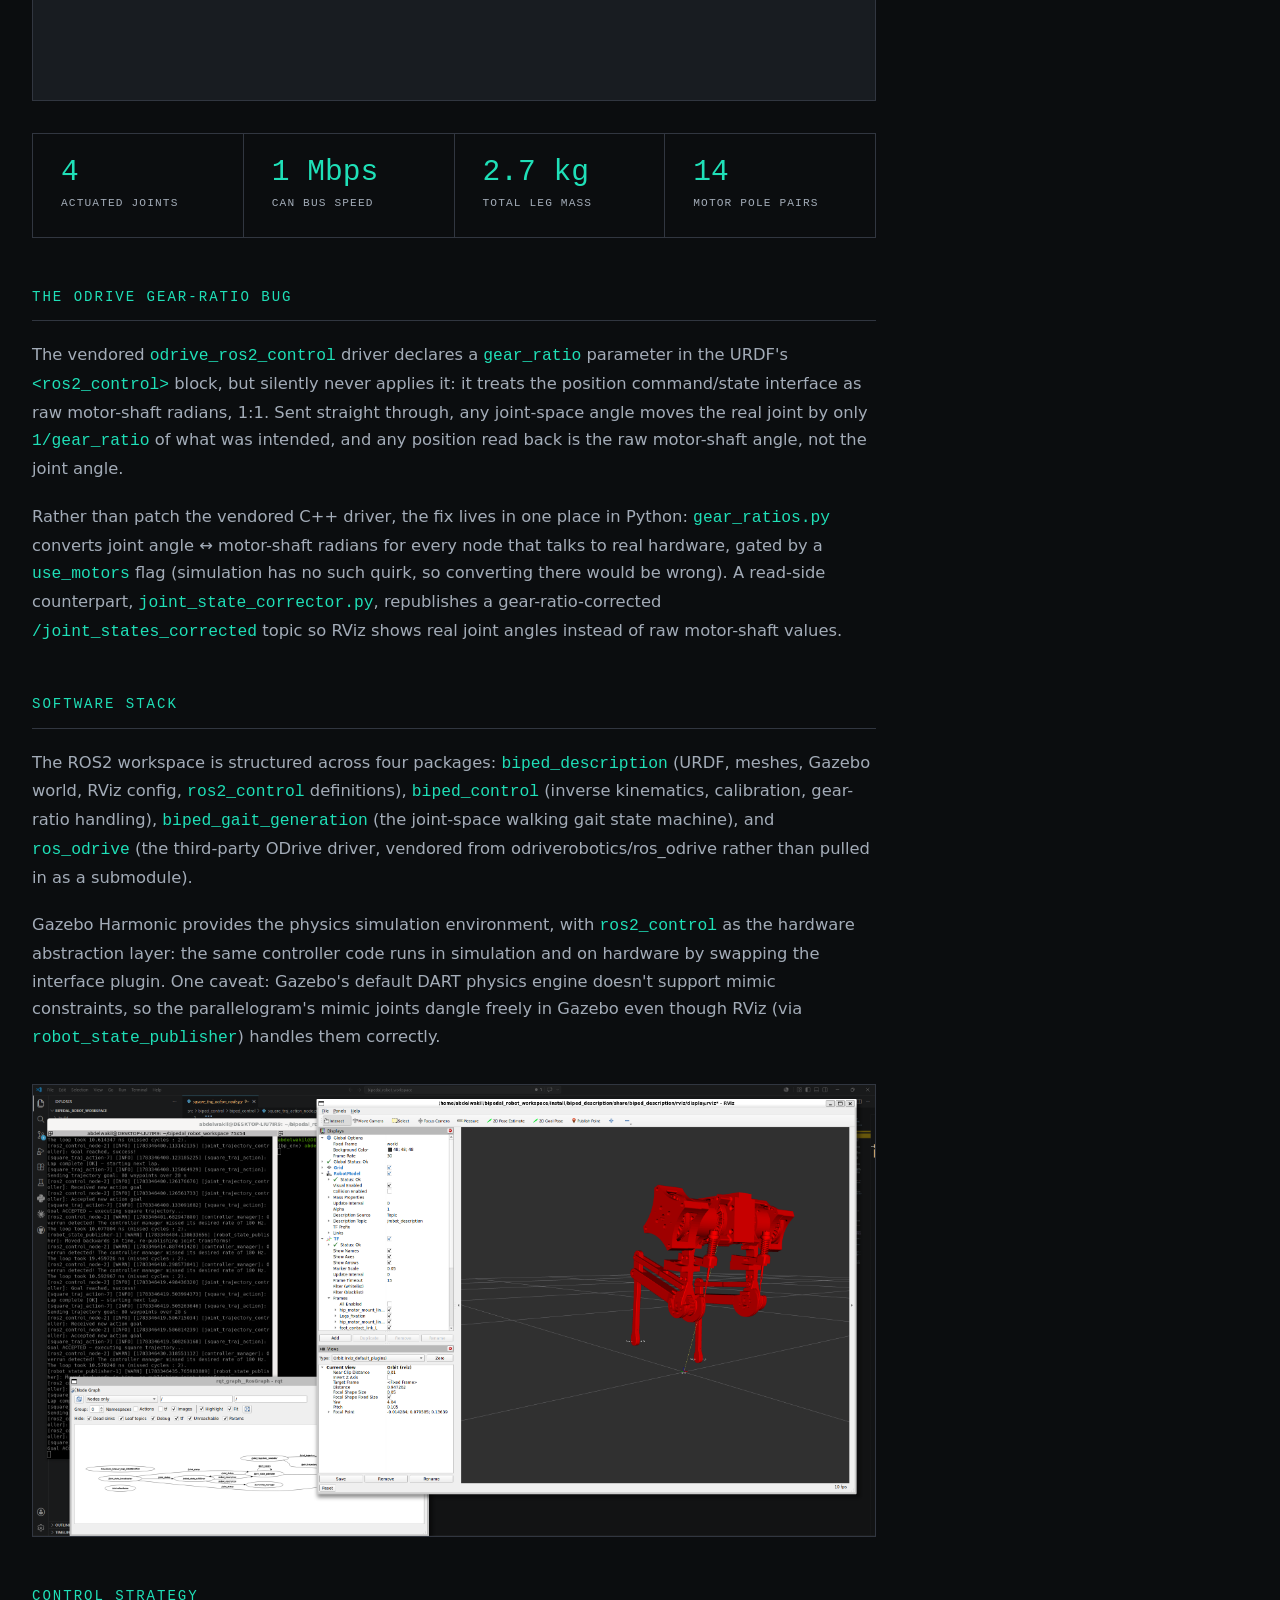
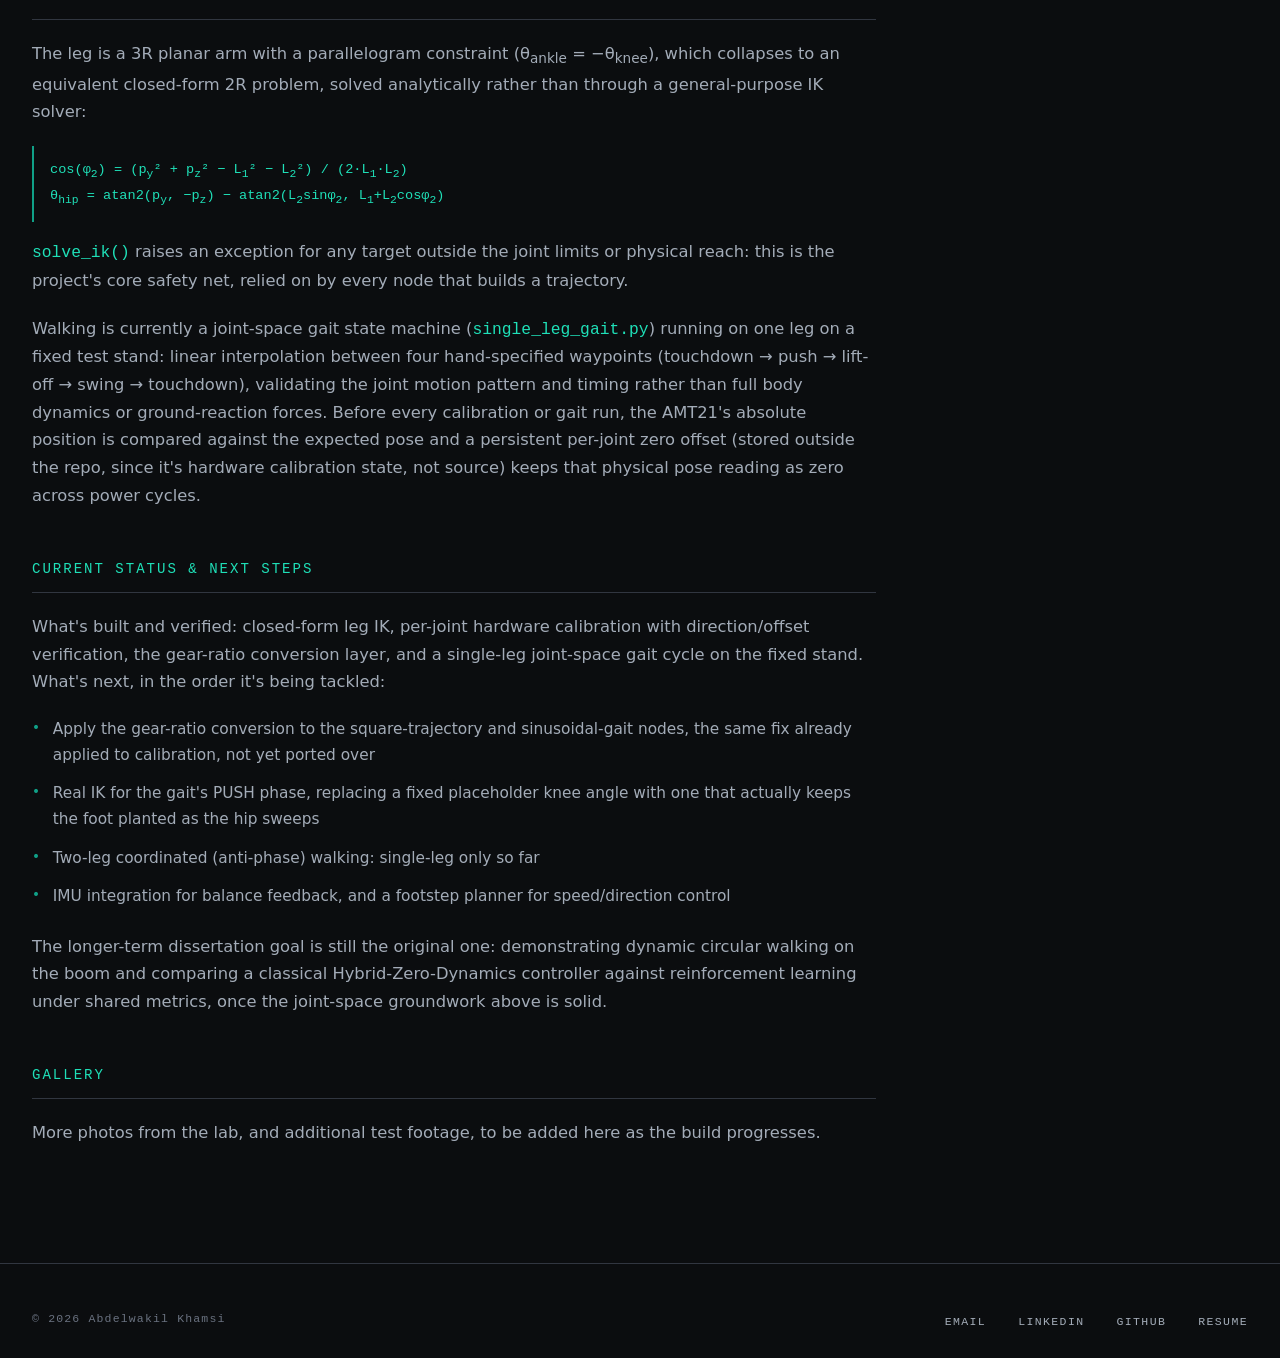
==== commit e3d67b6a: "Clear seed gallery images, ready for real lab photos" ====
--- a/projects/biped.html
+++ b/projects/biped.html
@@ -144,18 +144,7 @@
       <p>The longer-term dissertation goal is still the original one: demonstrating dynamic circular walking on the boom and comparing a classical Hybrid-Zero-Dynamics controller against reinforcement learning under shared metrics, once the joint-space groundwork above is solid.</p>
 
       <h2>GALLERY</h2>
-      <p>Earlier design iterations and reference angles. More photos from the lab, and additional test footage, to be added here as the build progresses.</p>
-      <div class="gallery-grid">
-        <a href="../assets/img/biped/full_screen_iso_zoom.png" target="_blank" class="gallery-item">
-          <img src="../assets/img/biped/full_screen_iso_zoom.png" alt="PiB: earlier design iteration, isometric view" loading="lazy">
-        </a>
-        <a href="../assets/img/biped/full_screen_iso_cropped.png" target="_blank" class="gallery-item">
-          <img src="../assets/img/biped/full_screen_iso_cropped.png" alt="PiB: earlier design iteration, wide isometric view" loading="lazy">
-        </a>
-        <a href="../assets/img/biped/iso.png" target="_blank" class="gallery-item">
-          <img src="../assets/img/biped/iso.png" alt="PiB: earliest design iteration, isometric view" loading="lazy">
-        </a>
-      </div>
+      <p>More photos from the lab, and additional test footage, to be added here as the build progresses.</p>
 
     </div>
 
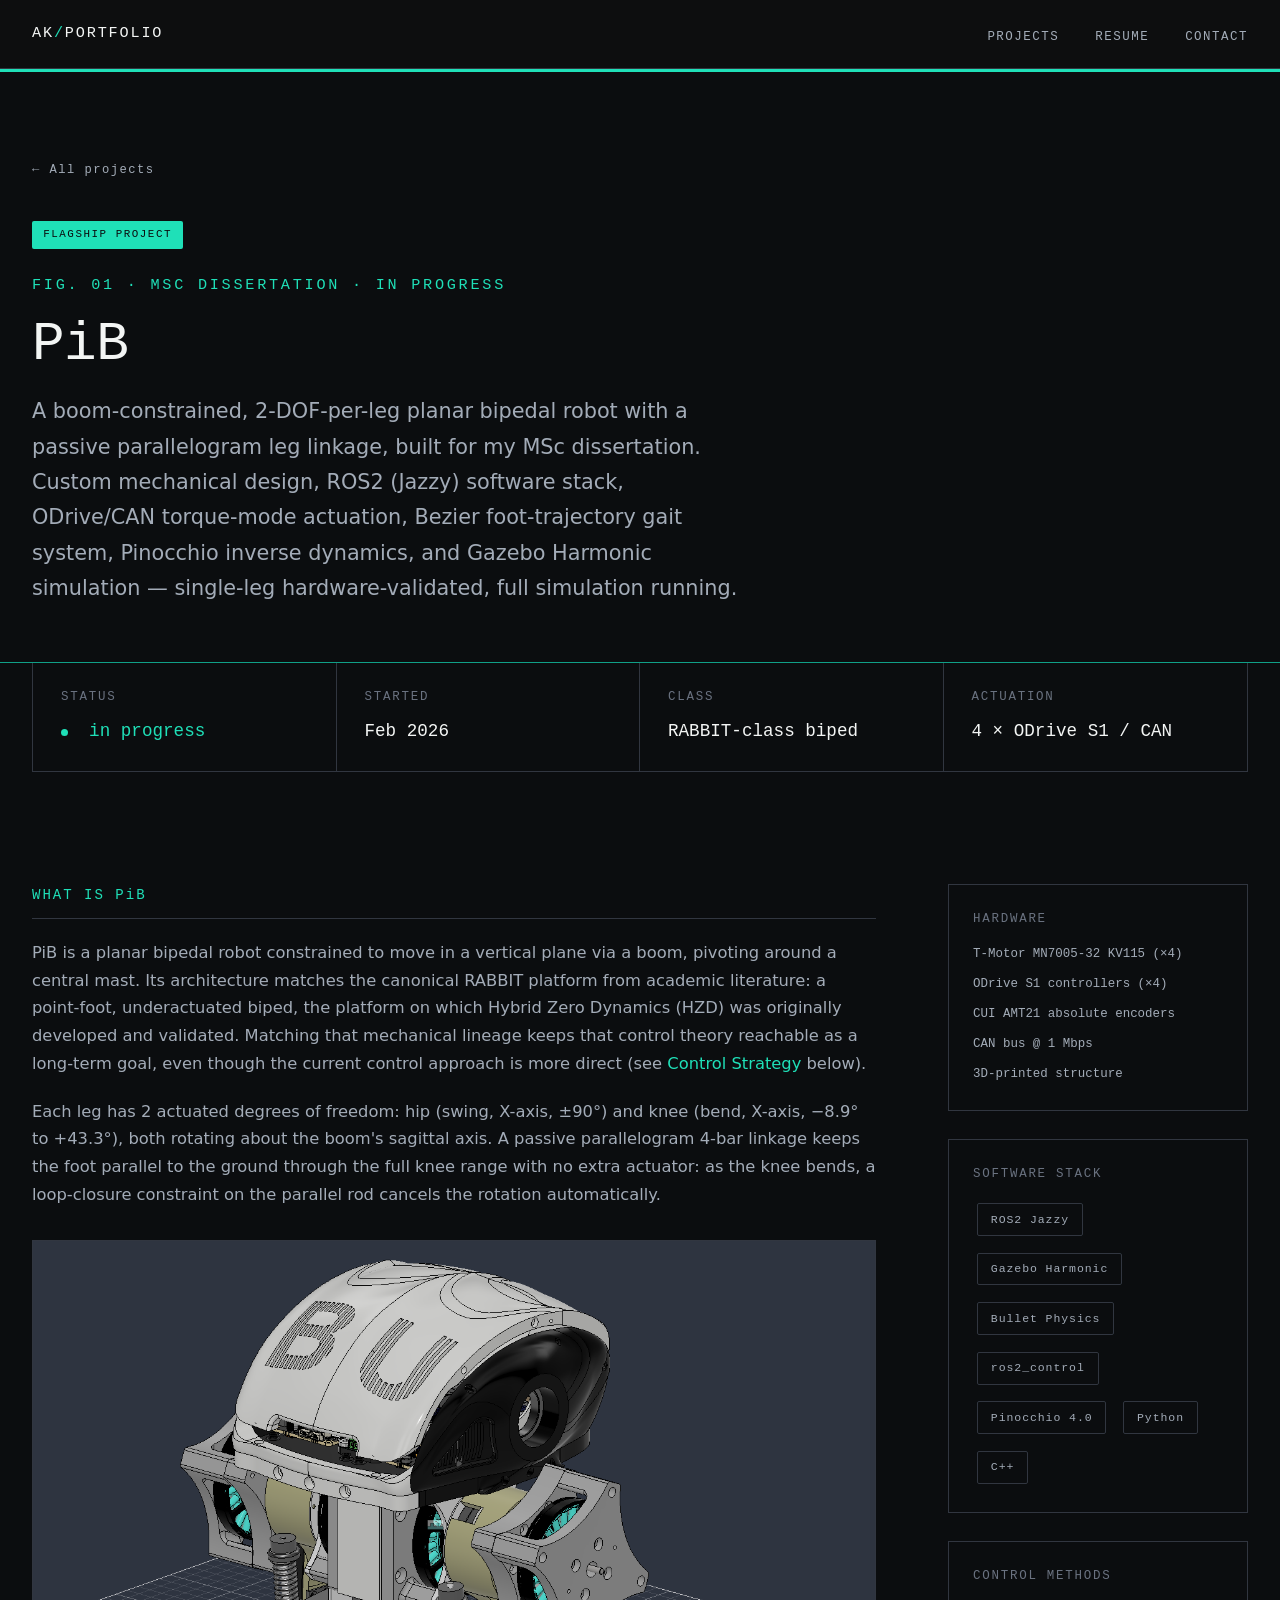
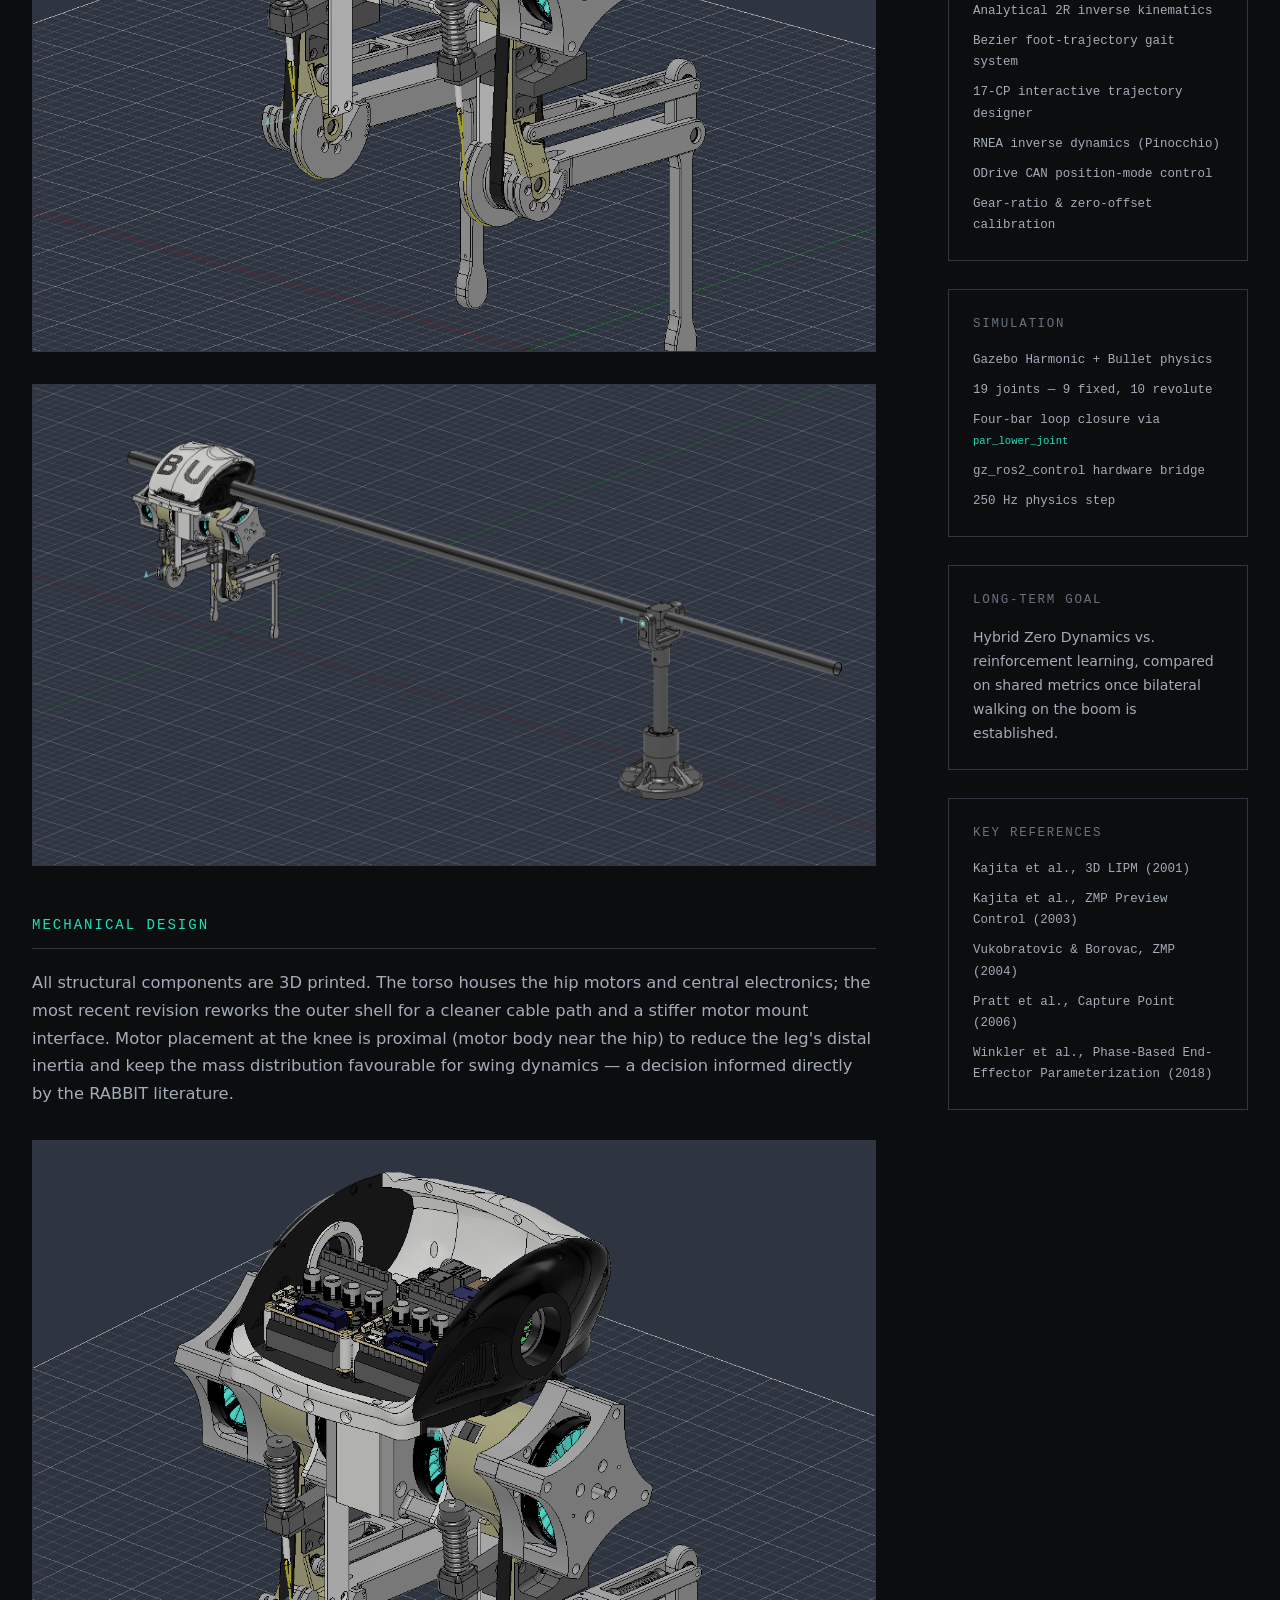
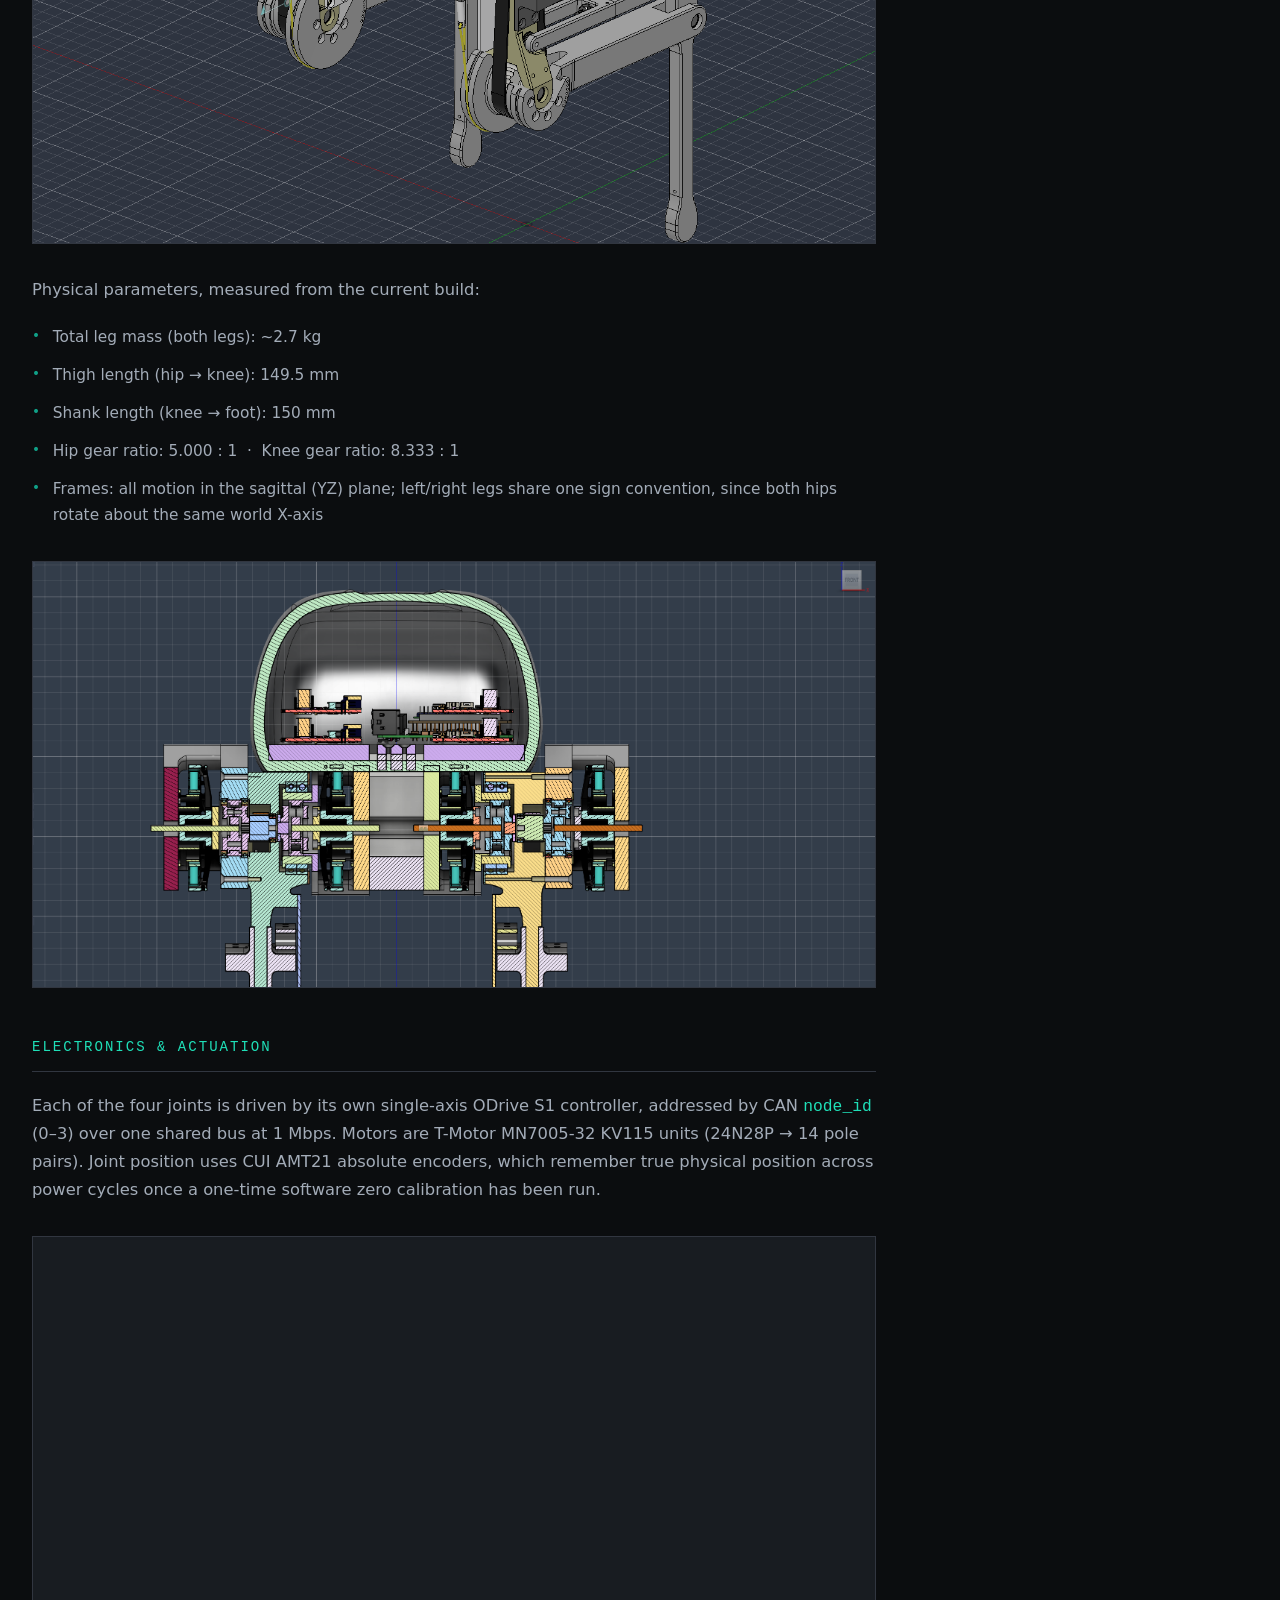
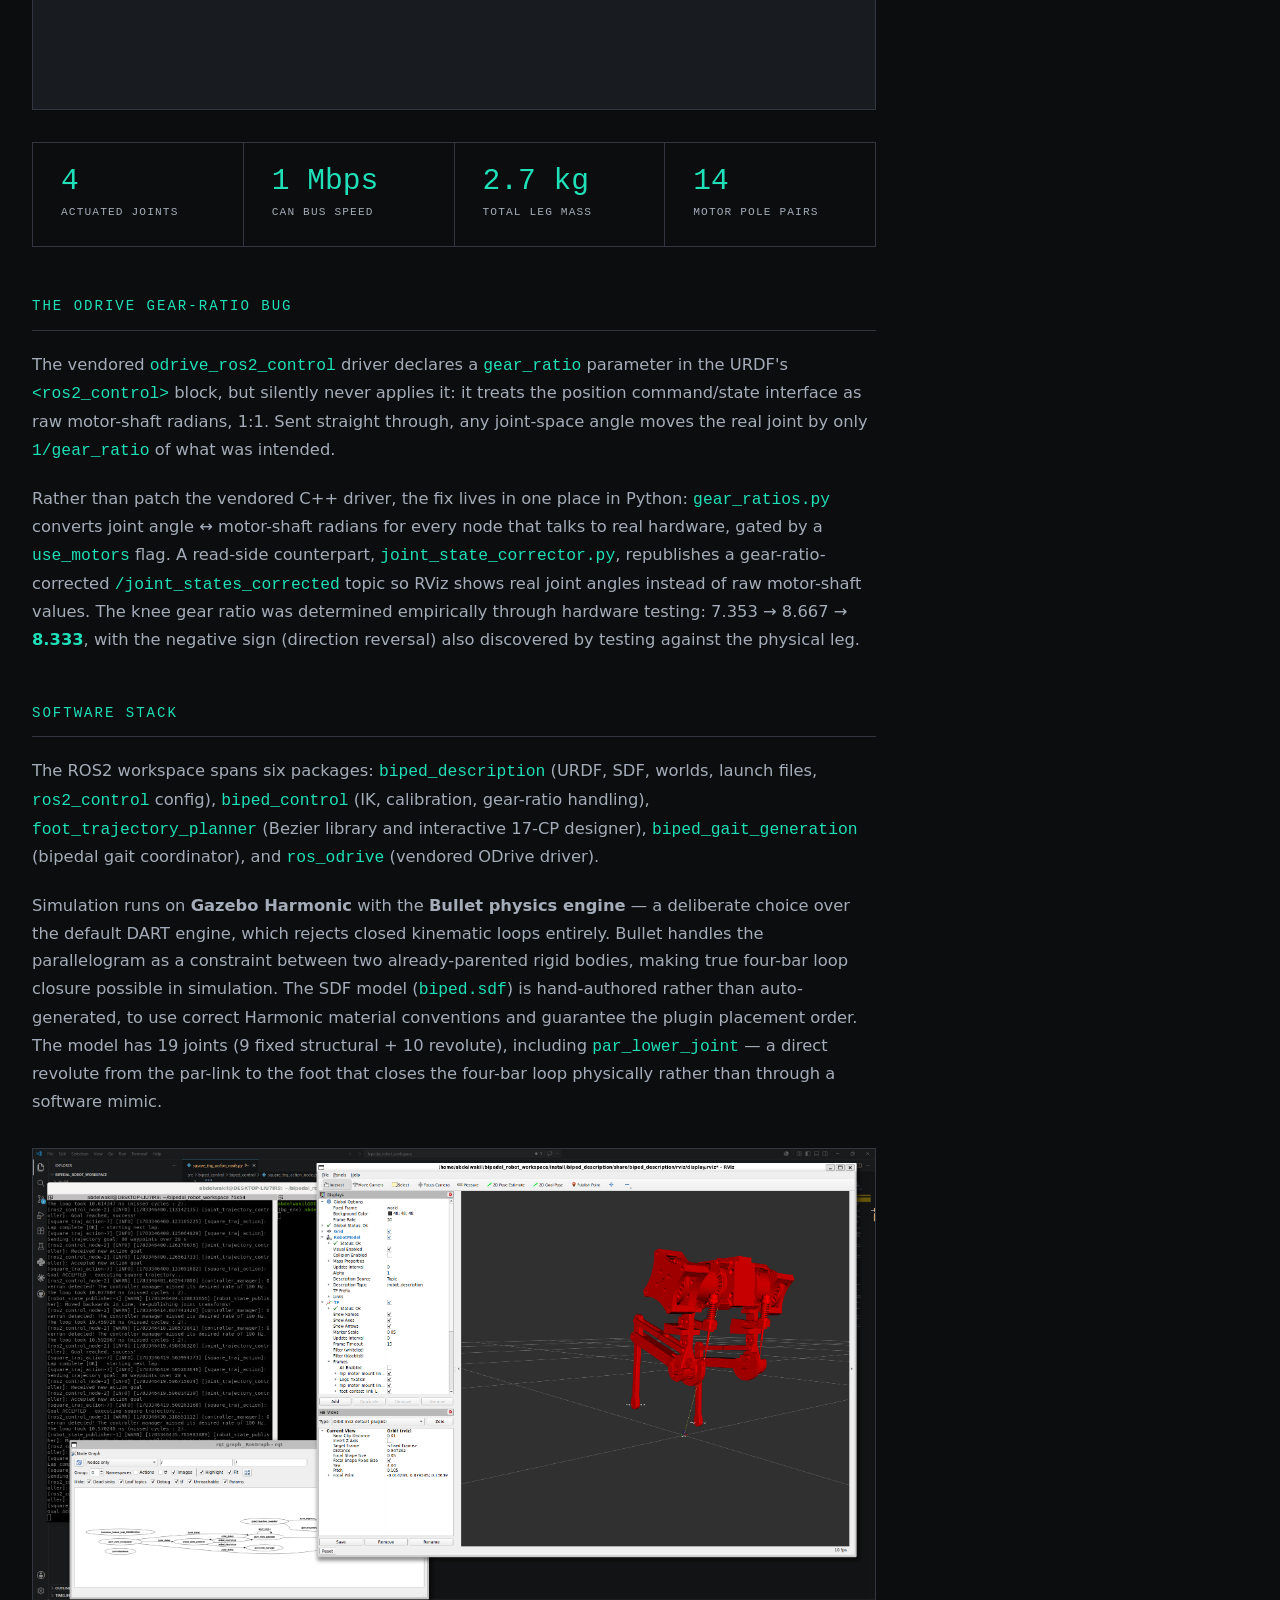
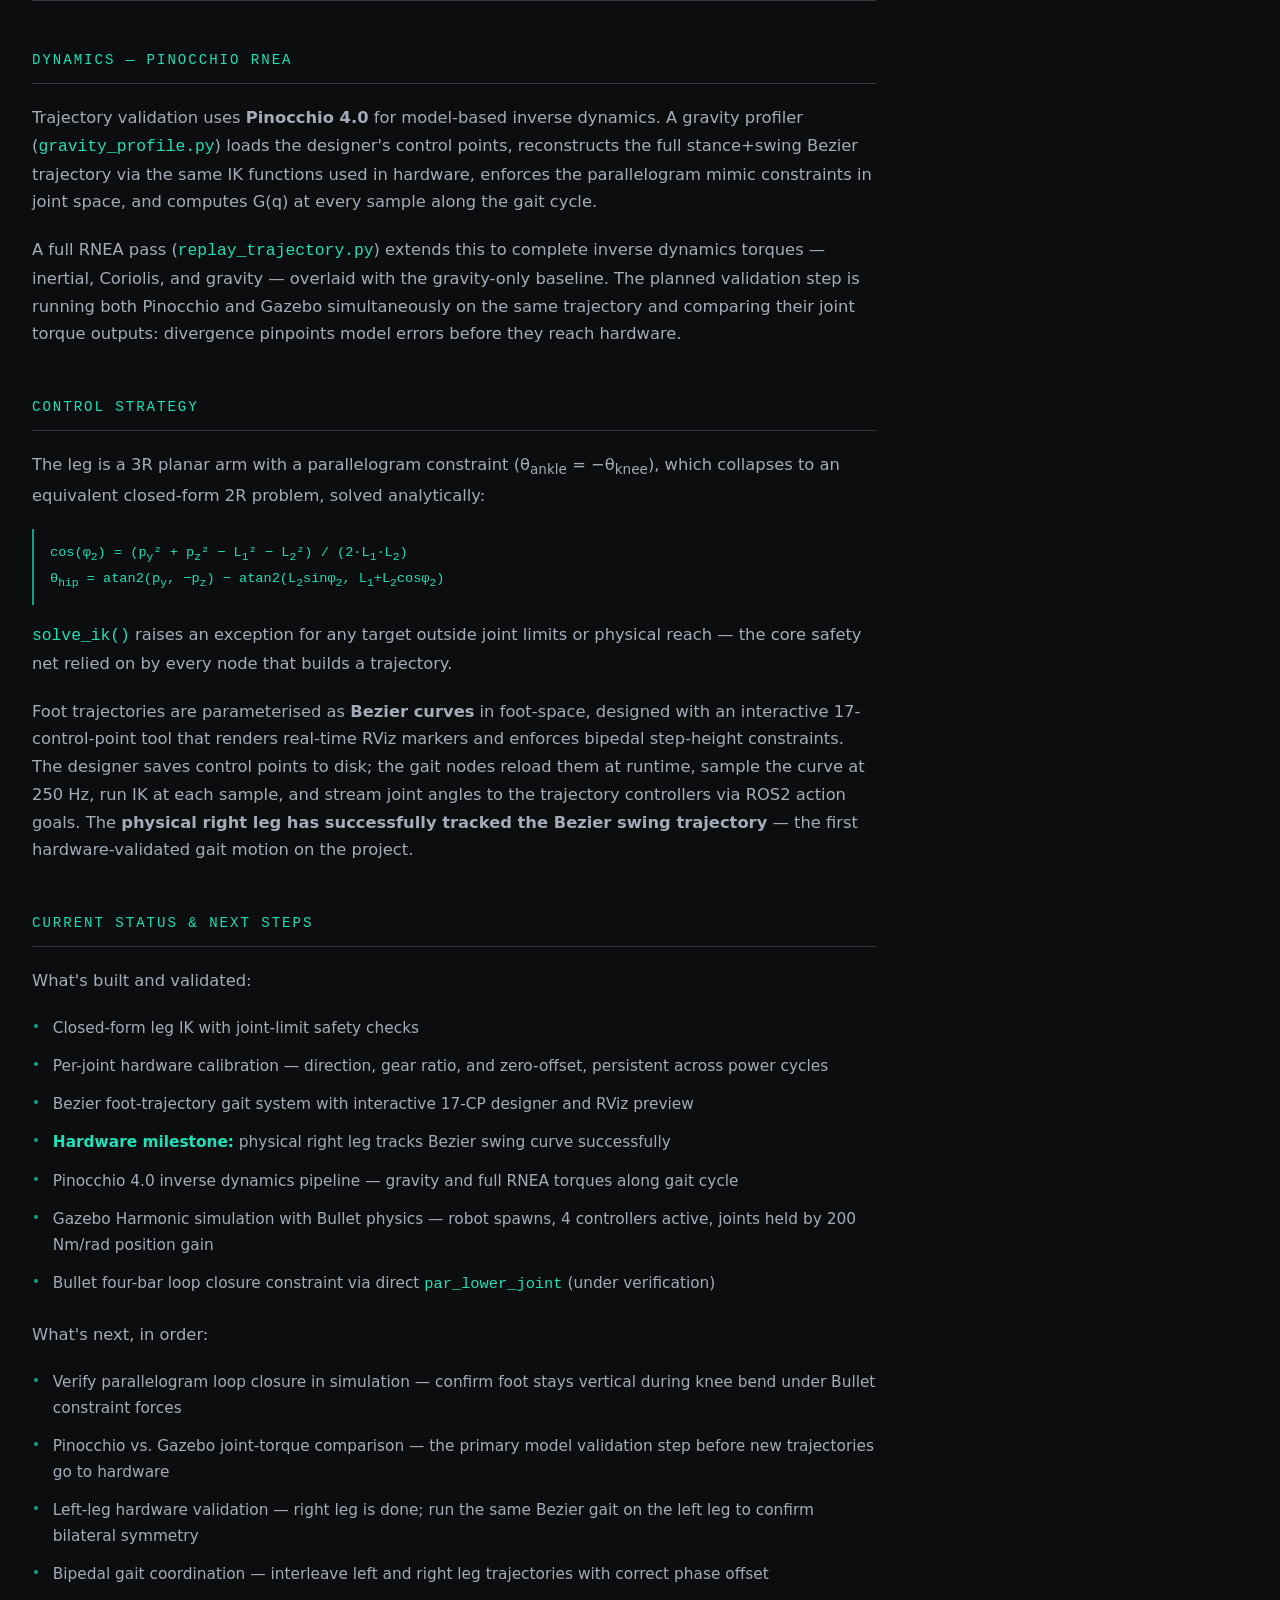
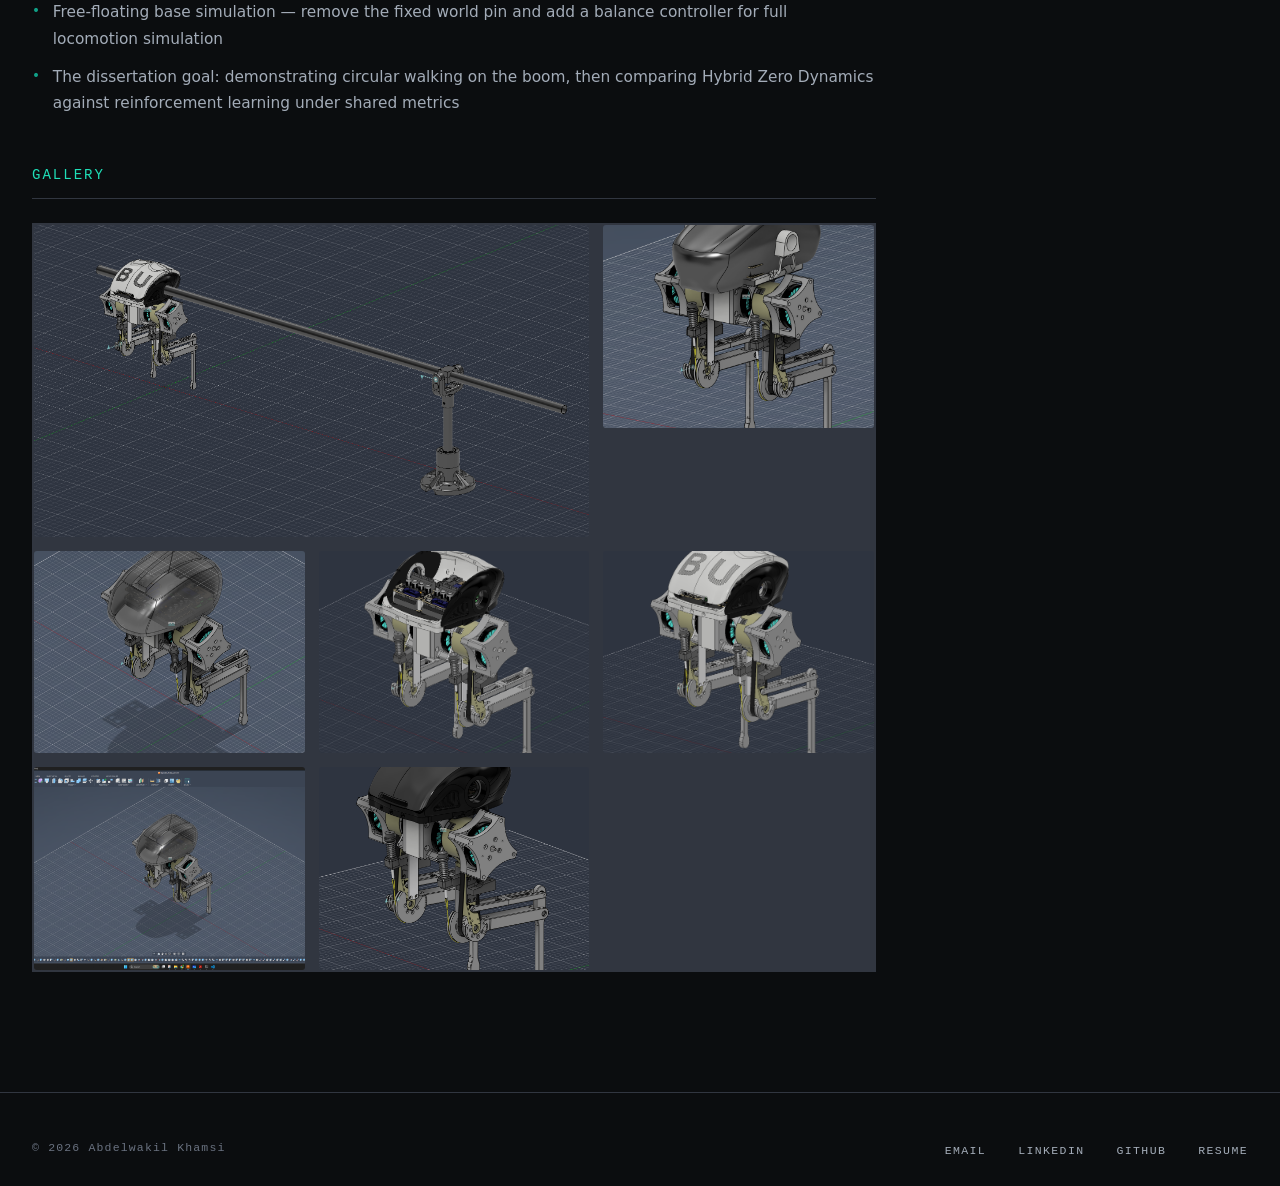
==== commit e0ad33ed: "biped: update content, gallery, video, and simulation details - Change YouTube embed to aQFGWMCPwBw " ====
--- a/projects/biped.html
+++ b/projects/biped.html
@@ -5,6 +5,48 @@
 <meta name="viewport" content="width=device-width, initial-scale=1.0">
 <title>PiB · Abdelwakil Khamsi</title>
 <link rel="stylesheet" href="../assets/css/style.css">
+<style>
+  /* ── Gallery grid ──────────────────────────────────────── */
+  .gallery-grid {
+    display: grid;
+    grid-template-columns: repeat(3, 1fr);
+    gap: 0.75rem;
+    margin: 1.5rem 0;
+  }
+  @media (max-width: 700px) {
+    .gallery-grid { grid-template-columns: repeat(2, 1fr); }
+  }
+  .gallery-grid img {
+    width: 100%;
+    aspect-ratio: 4/3;
+    object-fit: cover;
+    border-radius: 4px;
+    border: 1px solid var(--border);
+    transition: opacity 0.2s;
+  }
+  .gallery-grid img:hover { opacity: 0.85; cursor: zoom-in; }
+  .gallery-grid .span2 { grid-column: span 2; }
+  .gallery-grid .span2 img { aspect-ratio: 16/9; }
+
+  /* ── Lightbox ──────────────────────────────────────────── */
+  #lightbox {
+    display: none;
+    position: fixed;
+    inset: 0;
+    background: rgba(0,0,0,0.92);
+    z-index: 999;
+    align-items: center;
+    justify-content: center;
+    cursor: zoom-out;
+  }
+  #lightbox.open { display: flex; }
+  #lightbox img {
+    max-width: 92vw;
+    max-height: 92vh;
+    object-fit: contain;
+    border-radius: 4px;
+  }
+</style>
 </head>
 <body>
 
@@ -25,7 +67,7 @@
     <span class="featured-badge">FLAGSHIP PROJECT</span>
     <div class="eyebrow">FIG. 01 · MSC DISSERTATION · IN PROGRESS</div>
     <h1>PiB</h1>
-    <p class="lede">A boom-constrained, 2-DOF-per-leg planar bipedal robot with a passive parallelogram leg linkage, built for my MSc dissertation. Custom mechanical design, ROS2 (Jazzy) software stack, ODrive/CAN torque-mode actuation, and a from-scratch inverse-kinematics and gait control system, currently validated single-leg on a fixed test stand.</p>
+    <p class="lede">A boom-constrained, 2-DOF-per-leg planar bipedal robot with a passive parallelogram leg linkage, built for my MSc dissertation. Custom mechanical design, ROS2 (Jazzy) software stack, ODrive/CAN torque-mode actuation, Bezier foot-trajectory gait system, Pinocchio inverse dynamics, and Gazebo Harmonic simulation — single-leg hardware-validated, full simulation running.</p>
   </div>
 </header>
 
@@ -57,7 +99,7 @@
 
       <h2>WHAT IS PiB</h2>
       <p>PiB is a planar bipedal robot constrained to move in a vertical plane via a boom, pivoting around a central mast. Its architecture matches the canonical RABBIT platform from academic literature: a point-foot, underactuated biped, the platform on which Hybrid Zero Dynamics (HZD) was originally developed and validated. Matching that mechanical lineage keeps that control theory reachable as a long-term goal, even though the current control approach is more direct (see <a href="#control-strategy" style="color:var(--teal)">Control Strategy</a> below).</p>
-      <p>Each leg has 2 actuated degrees of freedom: hip (swing, X-axis, &plusmn;90&deg;) and knee (bend, X-axis, &minus;8.9&deg; to +43.3&deg;), both rotating about the boom's sagittal axis. A passive parallelogram 4-bar linkage keeps the foot parallel to the ground through the full knee range with no extra actuator: as the knee bends, a mimic joint on the parallel rod cancels the rotation automatically.</p>
+      <p>Each leg has 2 actuated degrees of freedom: hip (swing, X-axis, &plusmn;90&deg;) and knee (bend, X-axis, &minus;8.9&deg; to +43.3&deg;), both rotating about the boom's sagittal axis. A passive parallelogram 4-bar linkage keeps the foot parallel to the ground through the full knee range with no extra actuator: as the knee bends, a loop-closure constraint on the parallel rod cancels the rotation automatically.</p>
 
       <div class="media-block fit" style="aspect-ratio: 1352 / 1140;">
         <img src="../assets/img/biped/torso_update.png" alt="PiB bipedal robot: updated torso shell design, close-up isometric view" loading="lazy">
@@ -68,7 +110,7 @@
       </div>
 
       <h2>MECHANICAL DESIGN</h2>
-      <p>All structural components are 3D printed. The torso houses the hip motors and central electronics; the most recent revision (below) reworks the outer shell for a cleaner cable path and a stiffer motor mount interface. Motor placement at the knee is proximal (motor body near the hip) to reduce the leg's distal inertia and keep the mass distribution favourable for swing dynamics, a decision informed directly by the RABBIT literature.</p>
+      <p>All structural components are 3D printed. The torso houses the hip motors and central electronics; the most recent revision reworks the outer shell for a cleaner cable path and a stiffer motor mount interface. Motor placement at the knee is proximal (motor body near the hip) to reduce the leg's distal inertia and keep the mass distribution favourable for swing dynamics — a decision informed directly by the RABBIT literature.</p>
 
       <div class="media-block fit" style="aspect-ratio: 1366 / 1140;">
         <img src="../assets/img/biped/electronics_view.png" alt="PiB bipedal robot: torso with front panel removed, showing internal electronics" loading="lazy">
@@ -78,6 +120,7 @@
       <ul>
         <li>Total leg mass (both legs): ~2.7 kg</li>
         <li>Thigh length (hip &rarr; knee): 149.5 mm</li>
+        <li>Shank length (knee &rarr; foot): 150 mm</li>
         <li>Hip gear ratio: 5.000 : 1 &nbsp;&middot;&nbsp; Knee gear ratio: 8.333 : 1</li>
         <li>Frames: all motion in the sagittal (YZ) plane; left/right legs share one sign convention, since both hips rotate about the same world X-axis</li>
       </ul>
@@ -87,10 +130,10 @@
       </div>
 
       <h2>ELECTRONICS &amp; ACTUATION</h2>
-      <p>Each of the four joints is driven by its own single-axis ODrive S1 controller, addressed by CAN <code style="font-family:monospace;color:var(--teal)">node_id</code> (0&ndash;3) over one shared bus at 1 Mbps: there's no <code style="font-family:monospace;color:var(--teal)">axis1</code> to reference the way a dual-axis board would have. Motors are T-Motor MN7005-32 KV115 units (24N28P &rarr; 14 pole pairs). Joint position uses CUI AMT21 absolute encoders, which remember true physical position across power cycles once a one-time software zero calibration has been run.</p>
+      <p>Each of the four joints is driven by its own single-axis ODrive S1 controller, addressed by CAN <code style="font-family:monospace;color:var(--teal)">node_id</code> (0&ndash;3) over one shared bus at 1 Mbps. Motors are T-Motor MN7005-32 KV115 units (24N28P &rarr; 14 pole pairs). Joint position uses CUI AMT21 absolute encoders, which remember true physical position across power cycles once a one-time software zero calibration has been run.</p>
 
       <div class="media-block fit" style="aspect-ratio: 16 / 9;">
-        <iframe src="https://www.youtube.com/embed/nHXatzSUmm8" title="PiB right leg: square trajectory test" loading="lazy" referrerpolicy="strict-origin-when-cross-origin" allow="accelerometer; autoplay; clipboard-write; encrypted-media; gyroscope; picture-in-picture; web-share" allowfullscreen style="width:100%;height:100%;border:0;"></iframe>
+        <iframe src="https://www.youtube.com/embed/aQFGWMCPwBw" title="PiB bipedal robot: Bezier gait trajectory test" loading="lazy" referrerpolicy="strict-origin-when-cross-origin" allow="accelerometer; autoplay; clipboard-write; encrypted-media; gyroscope; picture-in-picture; web-share" allowfullscreen style="width:100%;height:100%;border:0;"></iframe>
       </div>
 
       <div class="stat-row">
@@ -113,38 +156,64 @@
       </div>
 
       <h2>THE ODRIVE GEAR-RATIO BUG</h2>
-      <p>The vendored <code style="font-family:monospace;color:var(--teal)">odrive_ros2_control</code> driver declares a <code style="font-family:monospace;color:var(--teal)">gear_ratio</code> parameter in the URDF's <code style="font-family:monospace;color:var(--teal)">&lt;ros2_control&gt;</code> block, but silently never applies it: it treats the position command/state interface as raw motor-shaft radians, 1:1. Sent straight through, any joint-space angle moves the real joint by only <code style="font-family:monospace;color:var(--teal)">1/gear_ratio</code> of what was intended, and any position read back is the raw motor-shaft angle, not the joint angle.</p>
-      <p>Rather than patch the vendored C++ driver, the fix lives in one place in Python: <code style="font-family:monospace;color:var(--teal)">gear_ratios.py</code> converts joint angle &harr; motor-shaft radians for every node that talks to real hardware, gated by a <code style="font-family:monospace;color:var(--teal)">use_motors</code> flag (simulation has no such quirk, so converting there would be wrong). A read-side counterpart, <code style="font-family:monospace;color:var(--teal)">joint_state_corrector.py</code>, republishes a gear-ratio-corrected <code style="font-family:monospace;color:var(--teal)">/joint_states_corrected</code> topic so RViz shows real joint angles instead of raw motor-shaft values.</p>
+      <p>The vendored <code style="font-family:monospace;color:var(--teal)">odrive_ros2_control</code> driver declares a <code style="font-family:monospace;color:var(--teal)">gear_ratio</code> parameter in the URDF's <code style="font-family:monospace;color:var(--teal)">&lt;ros2_control&gt;</code> block, but silently never applies it: it treats the position command/state interface as raw motor-shaft radians, 1:1. Sent straight through, any joint-space angle moves the real joint by only <code style="font-family:monospace;color:var(--teal)">1/gear_ratio</code> of what was intended.</p>
+      <p>Rather than patch the vendored C++ driver, the fix lives in one place in Python: <code style="font-family:monospace;color:var(--teal)">gear_ratios.py</code> converts joint angle &harr; motor-shaft radians for every node that talks to real hardware, gated by a <code style="font-family:monospace;color:var(--teal)">use_motors</code> flag. A read-side counterpart, <code style="font-family:monospace;color:var(--teal)">joint_state_corrector.py</code>, republishes a gear-ratio-corrected <code style="font-family:monospace;color:var(--teal)">/joint_states_corrected</code> topic so RViz shows real joint angles instead of raw motor-shaft values. The knee gear ratio was determined empirically through hardware testing: 7.353 &rarr; 8.667 &rarr; <strong style="color:var(--teal)">8.333</strong>, with the negative sign (direction reversal) also discovered by testing against the physical leg.</p>
 
       <h2>SOFTWARE STACK</h2>
-      <p>The ROS2 workspace is structured across four packages: <code style="font-family:monospace;color:var(--teal)">biped_description</code> (URDF, meshes, Gazebo world, RViz config, <code style="font-family:monospace;color:var(--teal)">ros2_control</code> definitions), <code style="font-family:monospace;color:var(--teal)">biped_control</code> (inverse kinematics, calibration, gear-ratio handling), <code style="font-family:monospace;color:var(--teal)">biped_gait_generation</code> (the joint-space walking gait state machine), and <code style="font-family:monospace;color:var(--teal)">ros_odrive</code> (the third-party ODrive driver, vendored from odriverobotics/ros_odrive rather than pulled in as a submodule).</p>
-      <p>Gazebo Harmonic provides the physics simulation environment, with <code style="font-family:monospace;color:var(--teal)">ros2_control</code> as the hardware abstraction layer: the same controller code runs in simulation and on hardware by swapping the interface plugin. One caveat: Gazebo's default DART physics engine doesn't support mimic constraints, so the parallelogram's mimic joints dangle freely in Gazebo even though RViz (via <code style="font-family:monospace;color:var(--teal)">robot_state_publisher</code>) handles them correctly.</p>
+      <p>The ROS2 workspace spans six packages: <code style="font-family:monospace;color:var(--teal)">biped_description</code> (URDF, SDF, worlds, launch files, <code style="font-family:monospace;color:var(--teal)">ros2_control</code> config), <code style="font-family:monospace;color:var(--teal)">biped_control</code> (IK, calibration, gear-ratio handling), <code style="font-family:monospace;color:var(--teal)">foot_trajectory_planner</code> (Bezier library and interactive 17-CP designer), <code style="font-family:monospace;color:var(--teal)">biped_gait_generation</code> (bipedal gait coordinator), and <code style="font-family:monospace;color:var(--teal)">ros_odrive</code> (vendored ODrive driver).</p>
+      <p>Simulation runs on <strong>Gazebo Harmonic</strong> with the <strong>Bullet physics engine</strong> — a deliberate choice over the default DART engine, which rejects closed kinematic loops entirely. Bullet handles the parallelogram as a constraint between two already-parented rigid bodies, making true four-bar loop closure possible in simulation. The SDF model (<code style="font-family:monospace;color:var(--teal)">biped.sdf</code>) is hand-authored rather than auto-generated, to use correct Harmonic material conventions and guarantee the plugin placement order. The model has 19 joints (9 fixed structural + 10 revolute), including <code style="font-family:monospace;color:var(--teal)">par_lower_joint</code> — a direct revolute from the par-link to the foot that closes the four-bar loop physically rather than through a software mimic.</p>
 
       <div class="media-block fit" style="aspect-ratio: 2559 / 1374;">
         <img src="../assets/img/biped/rviz.png" alt="PiB bipedal robot: URDF visualisation in RViz, with ROS2 terminal logs and node graph" loading="lazy">
       </div>
 
+      <h2>DYNAMICS — PINOCCHIO RNEA</h2>
+      <p>Trajectory validation uses <strong>Pinocchio 4.0</strong> for model-based inverse dynamics. A gravity profiler (<code style="font-family:monospace;color:var(--teal)">gravity_profile.py</code>) loads the designer's control points, reconstructs the full stance+swing Bezier trajectory via the same IK functions used in hardware, enforces the parallelogram mimic constraints in joint space, and computes G(q) at every sample along the gait cycle.</p>
+      <p>A full RNEA pass (<code style="font-family:monospace;color:var(--teal)">replay_trajectory.py</code>) extends this to complete inverse dynamics torques — inertial, Coriolis, and gravity — overlaid with the gravity-only baseline. The planned validation step is running both Pinocchio and Gazebo simultaneously on the same trajectory and comparing their joint torque outputs: divergence pinpoints model errors before they reach hardware.</p>
+
       <h2 id="control-strategy">CONTROL STRATEGY</h2>
-      <p>The leg is a 3R planar arm with a parallelogram constraint (&theta;<sub>ankle</sub> = &minus;&theta;<sub>knee</sub>), which collapses to an equivalent closed-form 2R problem, solved analytically rather than through a general-purpose IK solver:</p>
+      <p>The leg is a 3R planar arm with a parallelogram constraint (&theta;<sub>ankle</sub> = &minus;&theta;<sub>knee</sub>), which collapses to an equivalent closed-form 2R problem, solved analytically:</p>
       <p style="font-family: 'DM Mono', monospace; font-size: .85rem; color: var(--teal); padding: .75rem 1rem; border-left: 2px solid var(--teal-dim); margin: 1rem 0;">
         cos(&phi;<sub>2</sub>) = (p<sub>y</sub>&sup2; + p<sub>z</sub>&sup2; &minus; L<sub>1</sub>&sup2; &minus; L<sub>2</sub>&sup2;) / (2&middot;L<sub>1</sub>&middot;L<sub>2</sub>)<br>
         &theta;<sub>hip</sub> = atan2(p<sub>y</sub>, &minus;p<sub>z</sub>) &minus; atan2(L<sub>2</sub>sin&phi;<sub>2</sub>, L<sub>1</sub>+L<sub>2</sub>cos&phi;<sub>2</sub>)
       </p>
-      <p><code style="font-family:monospace;color:var(--teal)">solve_ik()</code> raises an exception for any target outside the joint limits or physical reach: this is the project's core safety net, relied on by every node that builds a trajectory.</p>
-      <p>Walking is currently a joint-space gait state machine (<code style="font-family:monospace;color:var(--teal)">single_leg_gait.py</code>) running on one leg on a fixed test stand: linear interpolation between four hand-specified waypoints (touchdown &rarr; push &rarr; lift-off &rarr; swing &rarr; touchdown), validating the joint motion pattern and timing rather than full body dynamics or ground-reaction forces. Before every calibration or gait run, the AMT21's absolute position is compared against the expected pose and a persistent per-joint zero offset (stored outside the repo, since it's hardware calibration state, not source) keeps that physical pose reading as zero across power cycles.</p>
+      <p><code style="font-family:monospace;color:var(--teal)">solve_ik()</code> raises an exception for any target outside joint limits or physical reach — the core safety net relied on by every node that builds a trajectory.</p>
+      <p>Foot trajectories are parameterised as <strong>Bezier curves</strong> in foot-space, designed with an interactive 17-control-point tool that renders real-time RViz markers and enforces bipedal step-height constraints. The designer saves control points to disk; the gait nodes reload them at runtime, sample the curve at 250 Hz, run IK at each sample, and stream joint angles to the trajectory controllers via ROS2 action goals. The <strong>physical right leg has successfully tracked the Bezier swing trajectory</strong> — the first hardware-validated gait motion on the project.</p>
 
       <h2>CURRENT STATUS &amp; NEXT STEPS</h2>
-      <p>What's built and verified: closed-form leg IK, per-joint hardware calibration with direction/offset verification, the gear-ratio conversion layer, and a single-leg joint-space gait cycle on the fixed stand. What's next, in the order it's being tackled:</p>
+      <p>What's built and validated:</p>
       <ul>
-        <li>Apply the gear-ratio conversion to the square-trajectory and sinusoidal-gait nodes, the same fix already applied to calibration, not yet ported over</li>
-        <li>Real IK for the gait's PUSH phase, replacing a fixed placeholder knee angle with one that actually keeps the foot planted as the hip sweeps</li>
-        <li>Two-leg coordinated (anti-phase) walking: single-leg only so far</li>
-        <li>IMU integration for balance feedback, and a footstep planner for speed/direction control</li>
+        <li>Closed-form leg IK with joint-limit safety checks</li>
+        <li>Per-joint hardware calibration — direction, gear ratio, and zero-offset, persistent across power cycles</li>
+        <li>Bezier foot-trajectory gait system with interactive 17-CP designer and RViz preview</li>
+        <li><strong style="color:var(--teal)">Hardware milestone:</strong> physical right leg tracks Bezier swing curve successfully</li>
+        <li>Pinocchio 4.0 inverse dynamics pipeline — gravity and full RNEA torques along gait cycle</li>
+        <li>Gazebo Harmonic simulation with Bullet physics — robot spawns, 4 controllers active, joints held by 200 Nm/rad position gain</li>
+        <li>Bullet four-bar loop closure constraint via direct <code style="font-family:monospace;color:var(--teal)">par_lower_joint</code> (under verification)</li>
       </ul>
-      <p>The longer-term dissertation goal is still the original one: demonstrating dynamic circular walking on the boom and comparing a classical Hybrid-Zero-Dynamics controller against reinforcement learning under shared metrics, once the joint-space groundwork above is solid.</p>
+      <p>What's next, in order:</p>
+      <ul>
+        <li>Verify parallelogram loop closure in simulation — confirm foot stays vertical during knee bend under Bullet constraint forces</li>
+        <li>Pinocchio vs. Gazebo joint-torque comparison — the primary model validation step before new trajectories go to hardware</li>
+        <li>Left-leg hardware validation — right leg is done; run the same Bezier gait on the left leg to confirm bilateral symmetry</li>
+        <li>Bipedal gait coordination — interleave left and right leg trajectories with correct phase offset</li>
+        <li>Free-floating base simulation — remove the fixed world pin and add a balance controller for full locomotion simulation</li>
+        <li>The dissertation goal: demonstrating circular walking on the boom, then comparing Hybrid Zero Dynamics against reinforcement learning under shared metrics</li>
+      </ul>
 
       <h2>GALLERY</h2>
-      <p>More photos from the lab, and additional test footage, to be added here as the build progresses.</p>
+
+      <div class="gallery-grid">
+        <div class="span2">
+          <img src="../assets/img/biped/reallast_version-big-pic.png" alt="PiB full assembly, latest revision" loading="lazy" onclick="openLightbox(this.src)">
+        </div>
+        <img src="../assets/img/biped/iso.png" alt="PiB isometric view" loading="lazy" onclick="openLightbox(this.src)">
+        <img src="../assets/img/biped/full_screen_iso_zoom.png" alt="PiB close-up isometric" loading="lazy" onclick="openLightbox(this.src)">
+        <img src="../assets/img/biped/without_front_panel.png" alt="PiB with front panel removed" loading="lazy" onclick="openLightbox(this.src)">
+        <img src="../assets/img/biped/real-last_version.png" alt="PiB latest version side view" loading="lazy" onclick="openLightbox(this.src)">
+        <img src="../assets/img/biped/full_screen_iso.png" alt="PiB full-screen isometric view" loading="lazy" onclick="openLightbox(this.src)">
+        <img src="../assets/img/biped/last_version.png" alt="PiB last version" loading="lazy" onclick="openLightbox(this.src)">
+      </div>
 
     </div>
 
@@ -164,7 +233,9 @@
         <div class="tags">
           <span class="tag">ROS2 Jazzy</span>
           <span class="tag">Gazebo Harmonic</span>
+          <span class="tag">Bullet Physics</span>
           <span class="tag">ros2_control</span>
+          <span class="tag">Pinocchio 4.0</span>
           <span class="tag">Python</span>
           <span class="tag">C++</span>
         </div>
@@ -173,14 +244,26 @@
         <span class="label">CONTROL METHODS</span>
         <ul>
           <li>Analytical 2R inverse kinematics</li>
-          <li>Joint-space gait state machine</li>
-          <li>ODrive CAN torque-mode control</li>
+          <li>Bezier foot-trajectory gait system</li>
+          <li>17-CP interactive trajectory designer</li>
+          <li>RNEA inverse dynamics (Pinocchio)</li>
+          <li>ODrive CAN position-mode control</li>
           <li>Gear-ratio &amp; zero-offset calibration</li>
         </ul>
       </div>
       <div class="sidebar-block">
+        <span class="label">SIMULATION</span>
+        <ul>
+          <li>Gazebo Harmonic + Bullet physics</li>
+          <li>19 joints — 9 fixed, 10 revolute</li>
+          <li>Four-bar loop closure via <code style="font-family:monospace;font-size:.85em;color:var(--teal)">par_lower_joint</code></li>
+          <li>gz_ros2_control hardware bridge</li>
+          <li>250 Hz physics step</li>
+        </ul>
+      </div>
+      <div class="sidebar-block">
         <span class="label">LONG-TERM GOAL</span>
-        <p>Hybrid Zero Dynamics vs. reinforcement learning, compared on shared metrics once single-leg joint-space control is solid, the reason the mechanical design matches RABBIT in the first place.</p>
+        <p>Hybrid Zero Dynamics vs. reinforcement learning, compared on shared metrics once bilateral walking on the boom is established.</p>
       </div>
       <div class="sidebar-block">
         <span class="label">KEY REFERENCES</span>
@@ -209,5 +292,20 @@
   </div>
 </footer>
 
+<div id="lightbox" onclick="closeLightbox()">
+  <img id="lightbox-img" src="" alt="">
+</div>
+
+<script>
+  function openLightbox(src) {
+    document.getElementById('lightbox-img').src = src;
+    document.getElementById('lightbox').classList.add('open');
+  }
+  function closeLightbox() {
+    document.getElementById('lightbox').classList.remove('open');
+  }
+  document.addEventListener('keydown', e => { if (e.key === 'Escape') closeLightbox(); });
+</script>
+
 </body>
 </html>
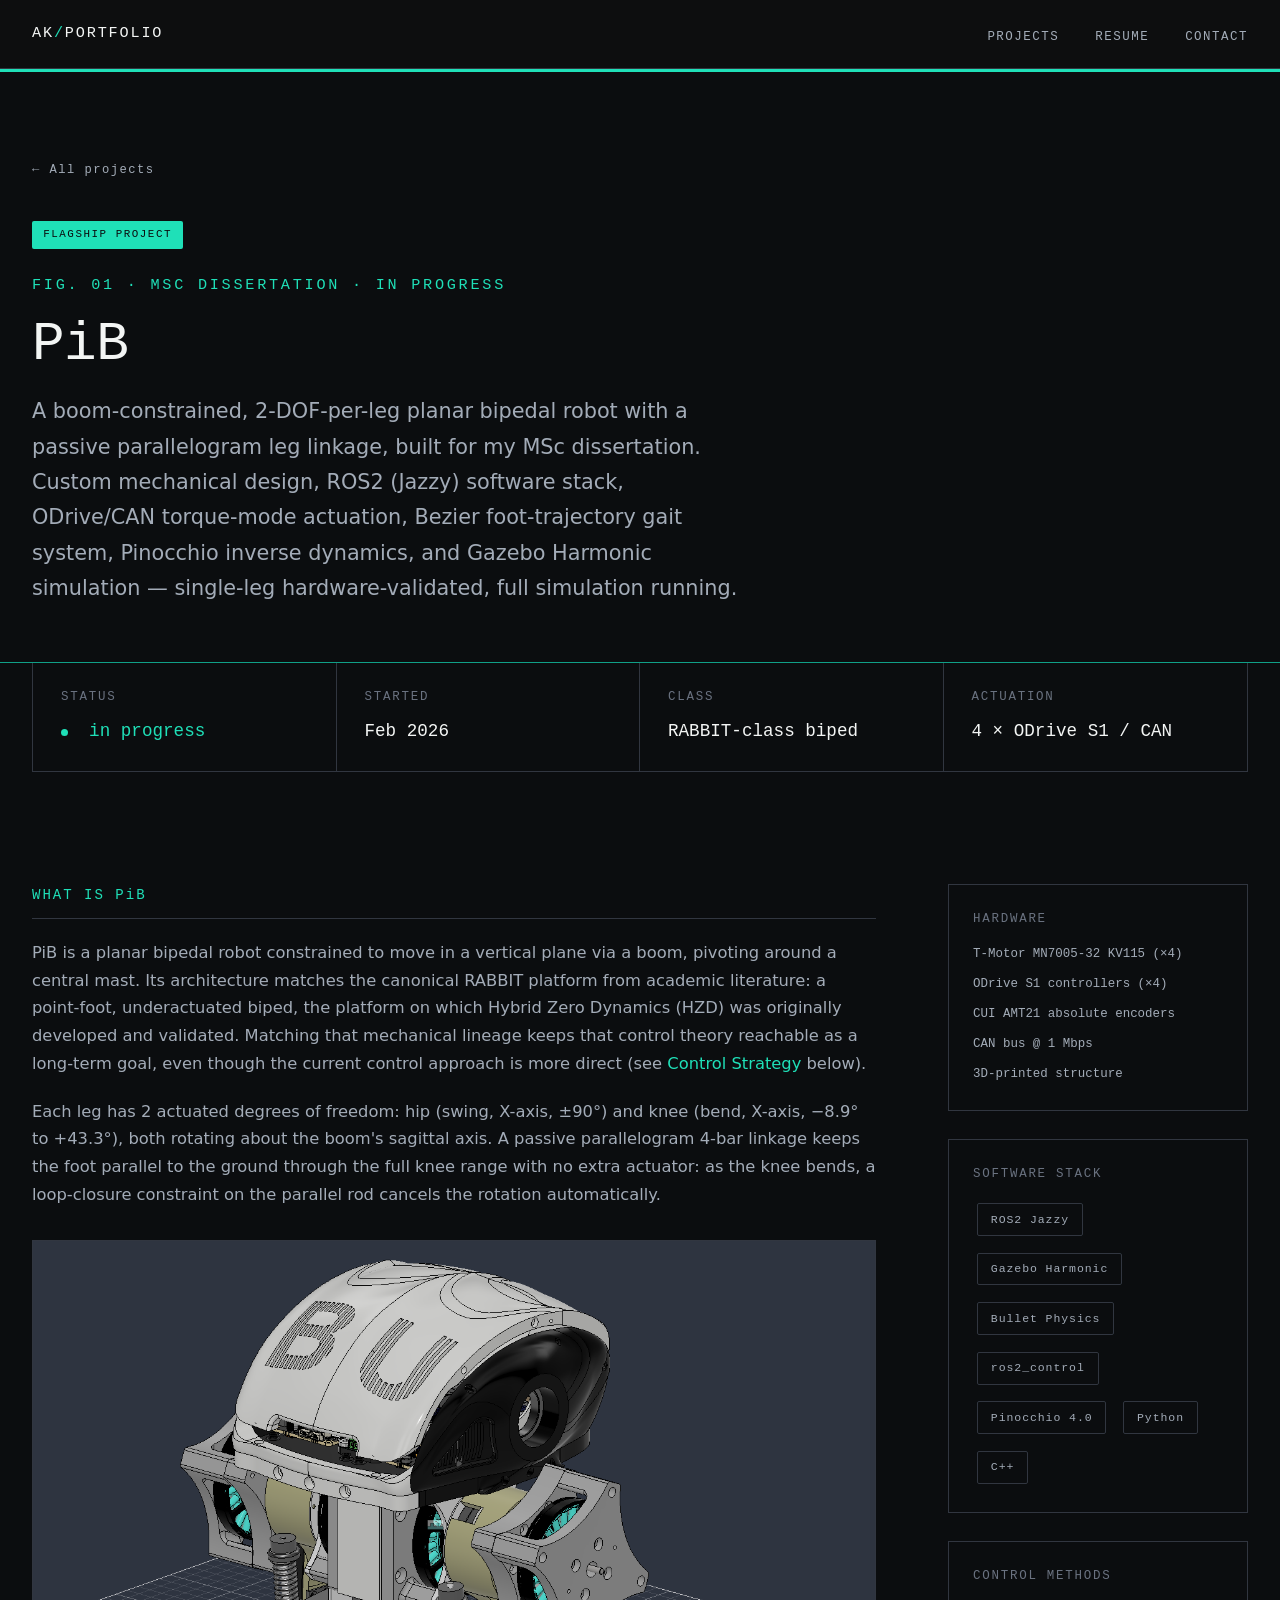
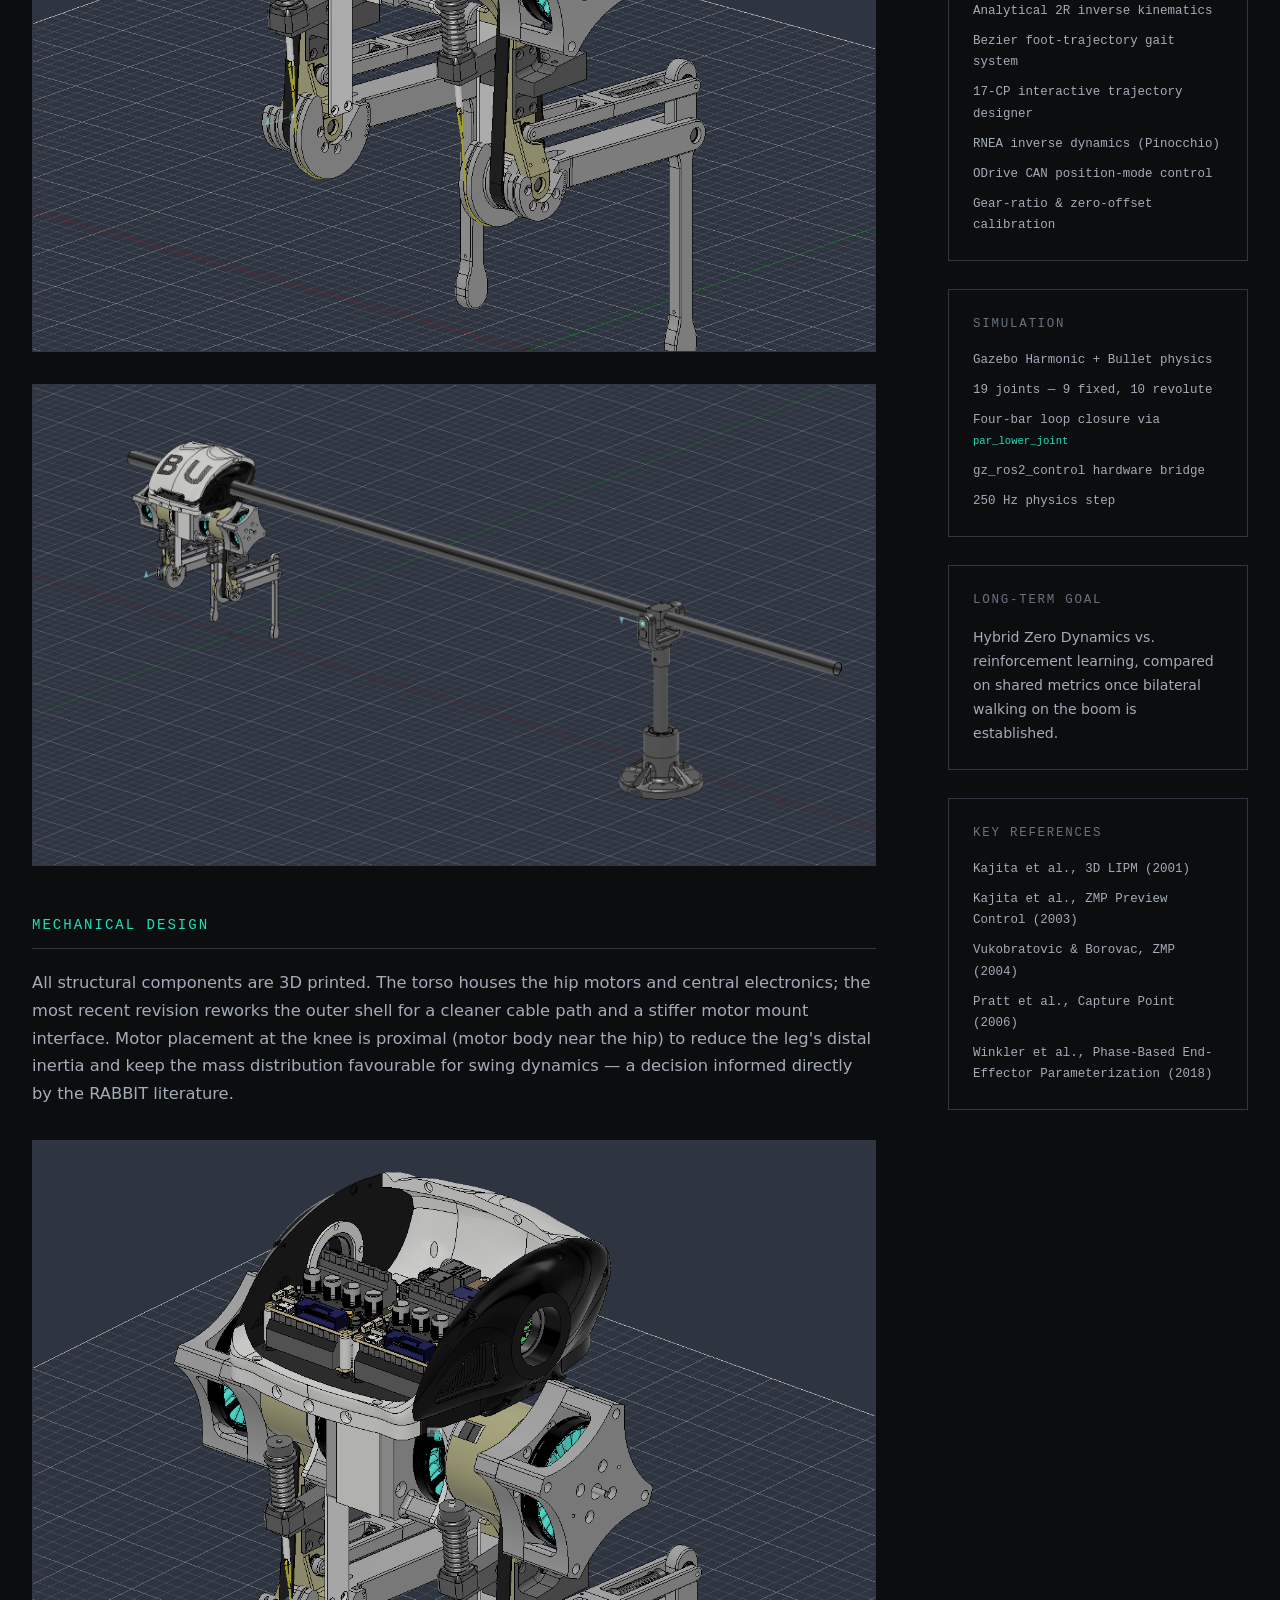
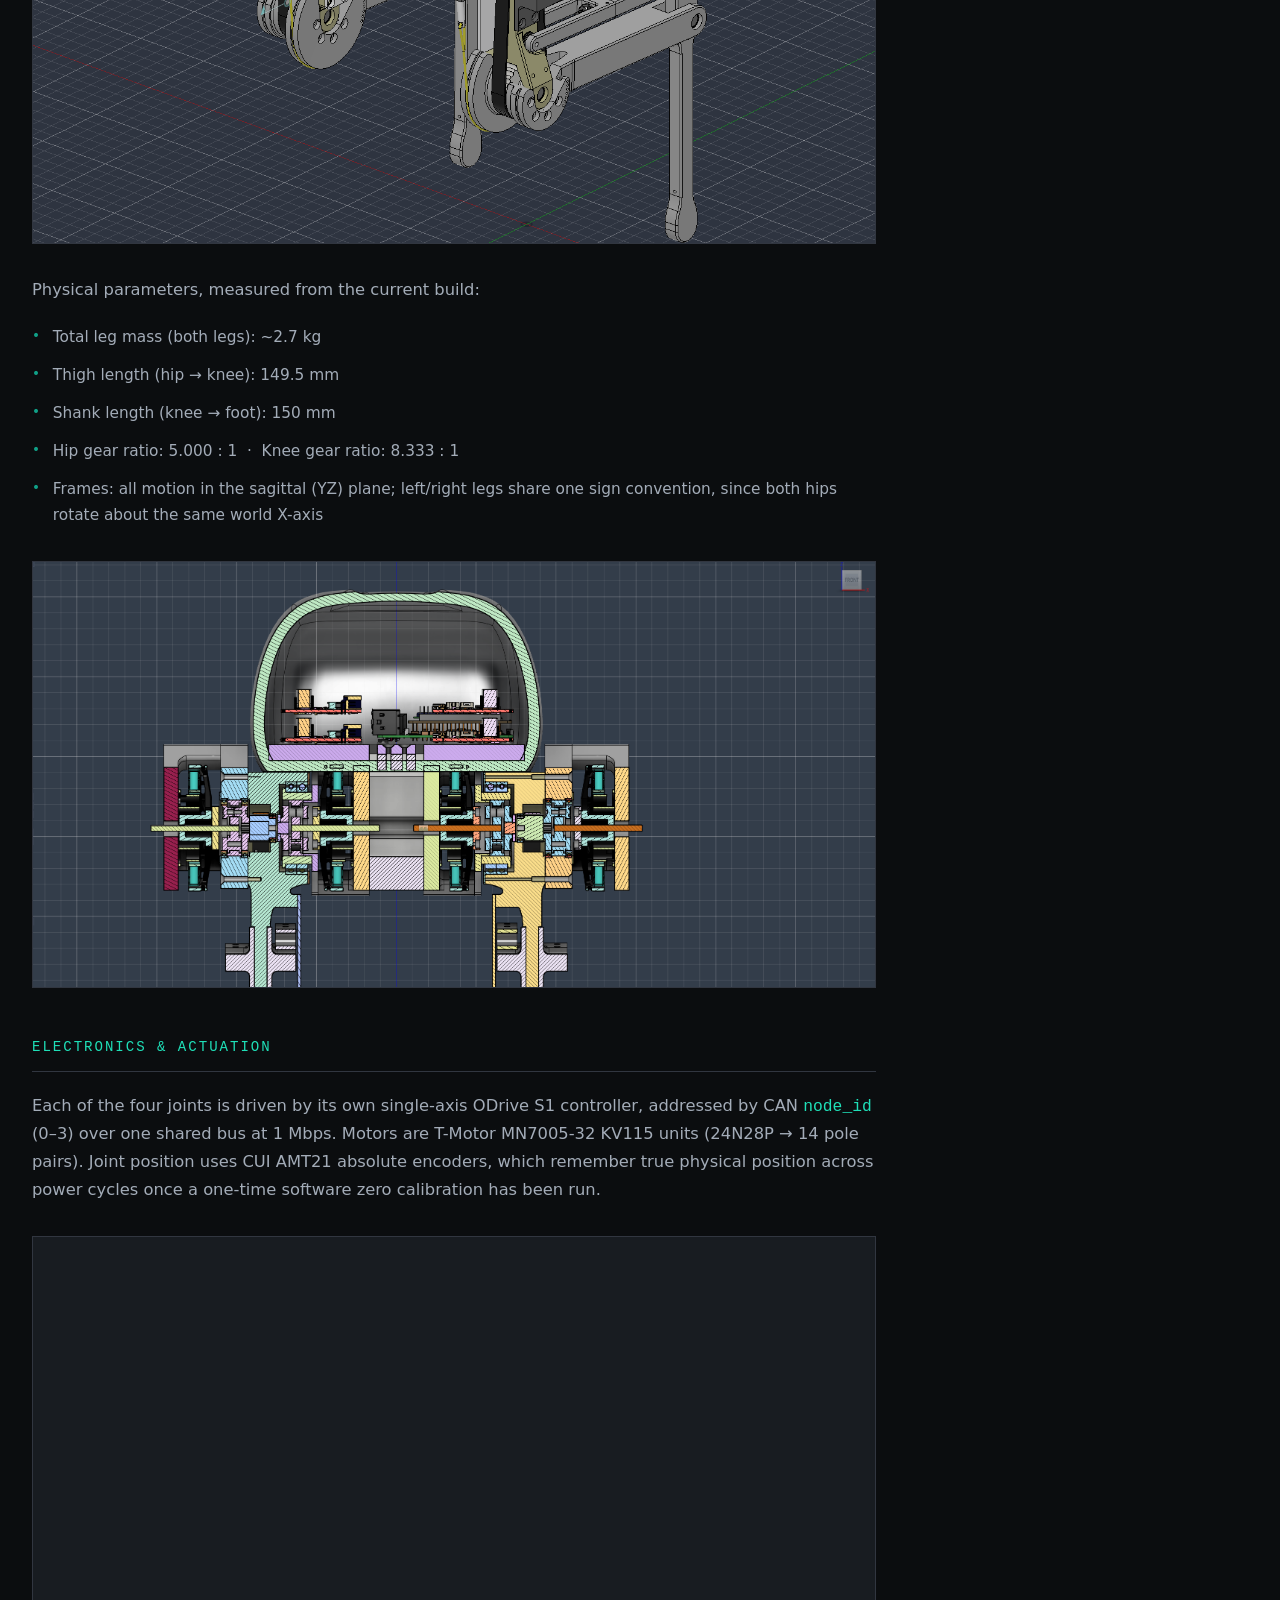
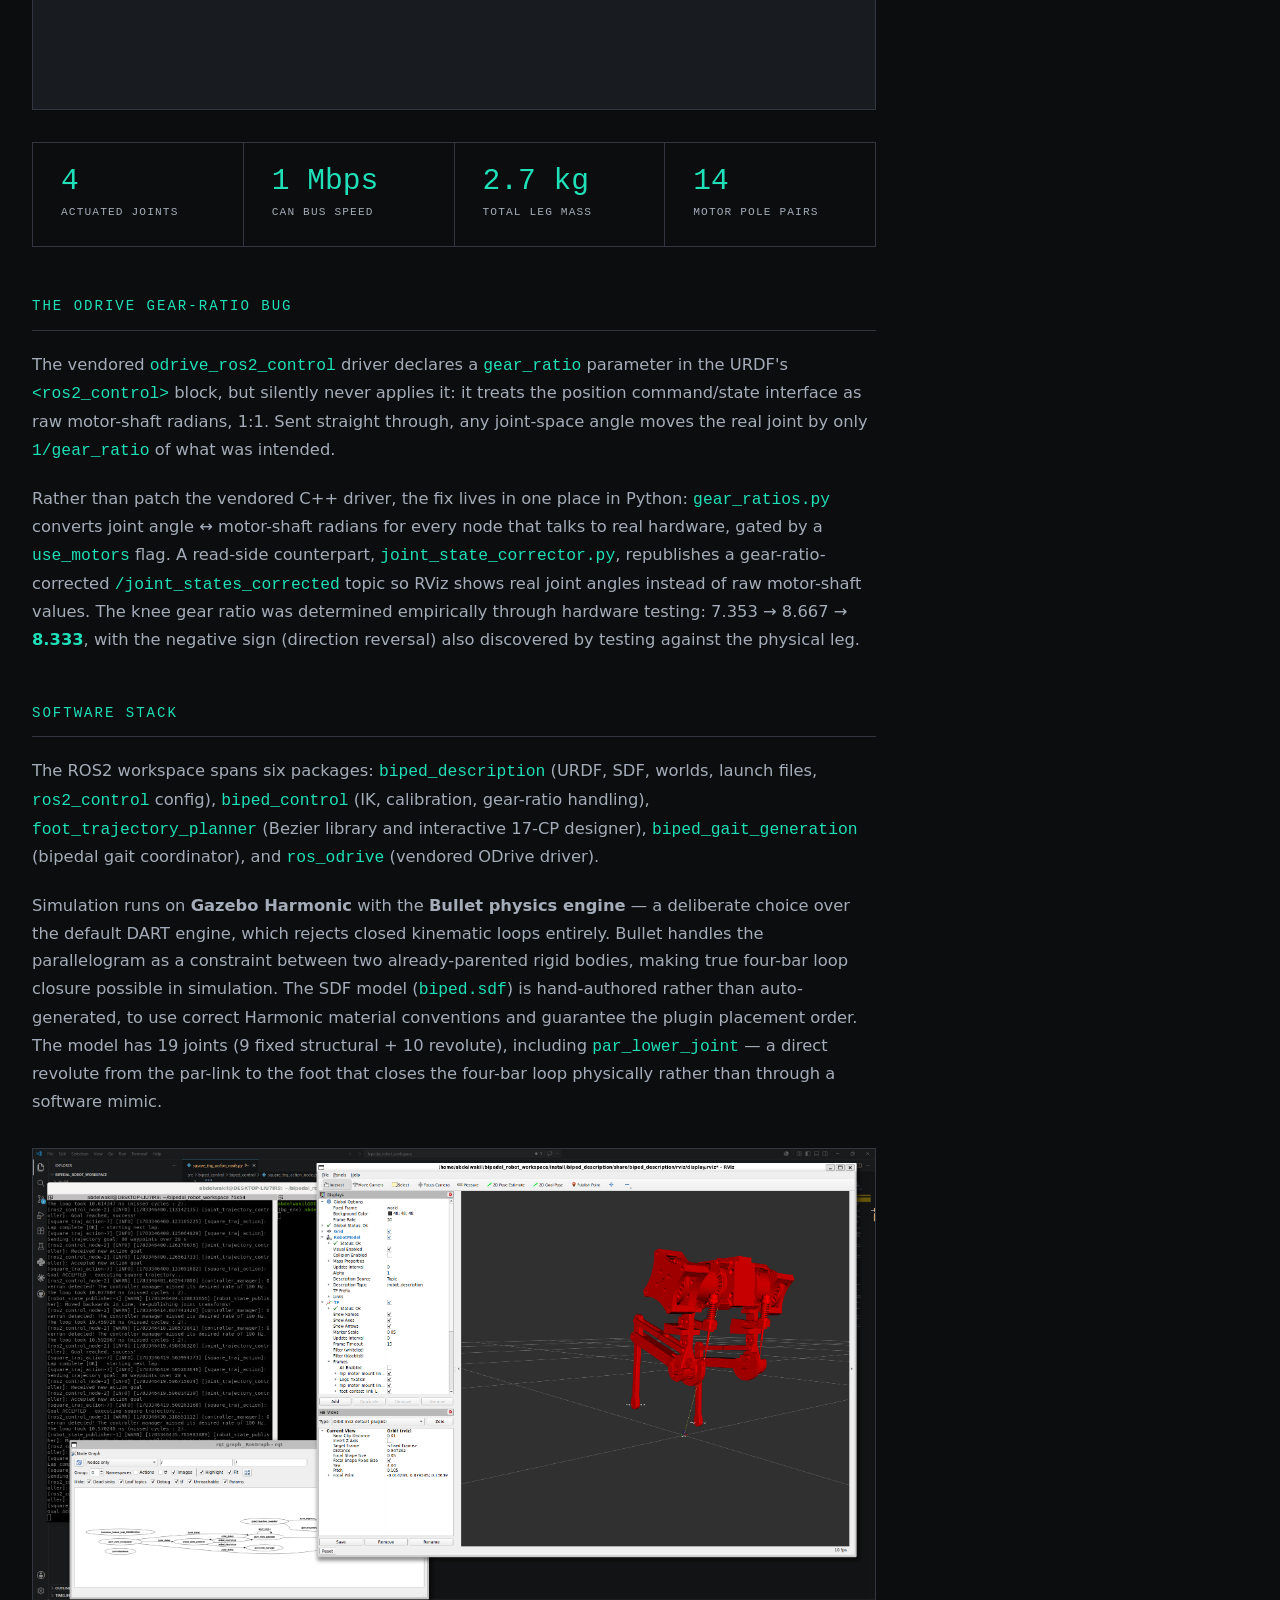
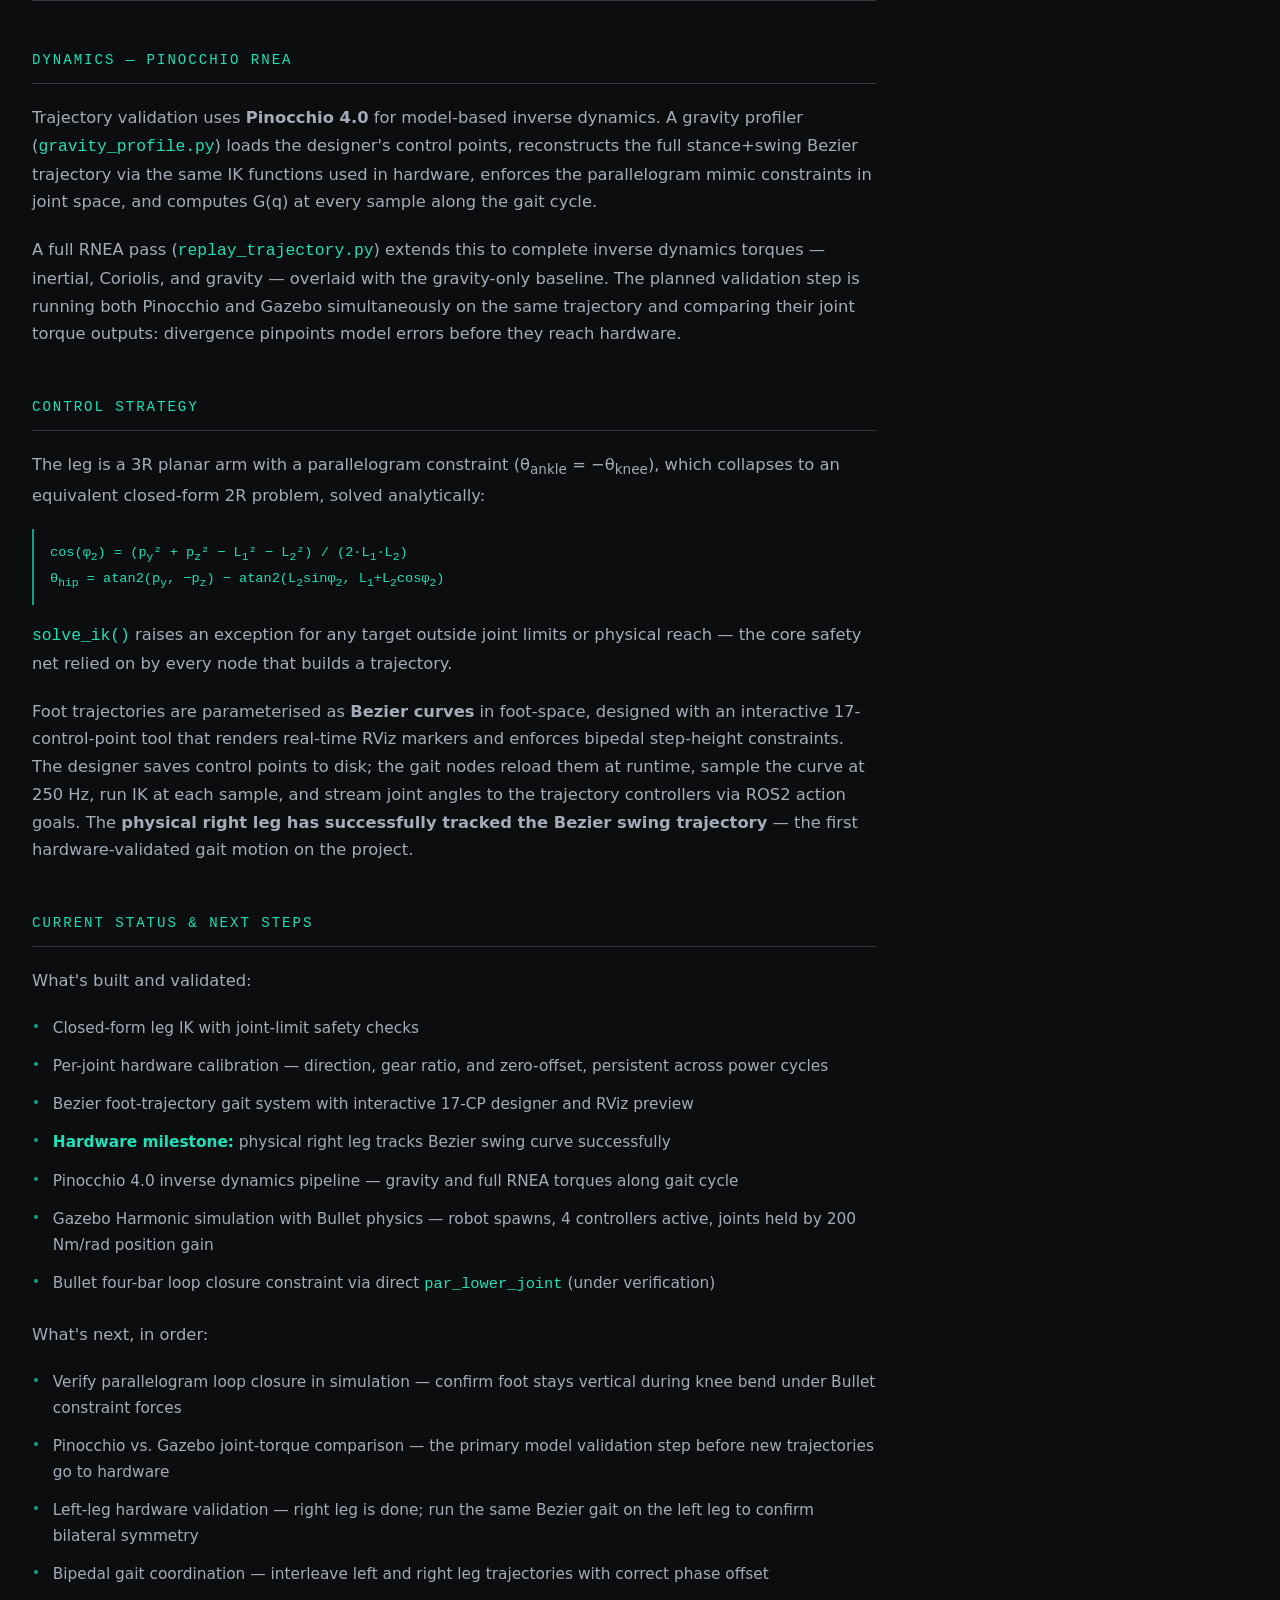
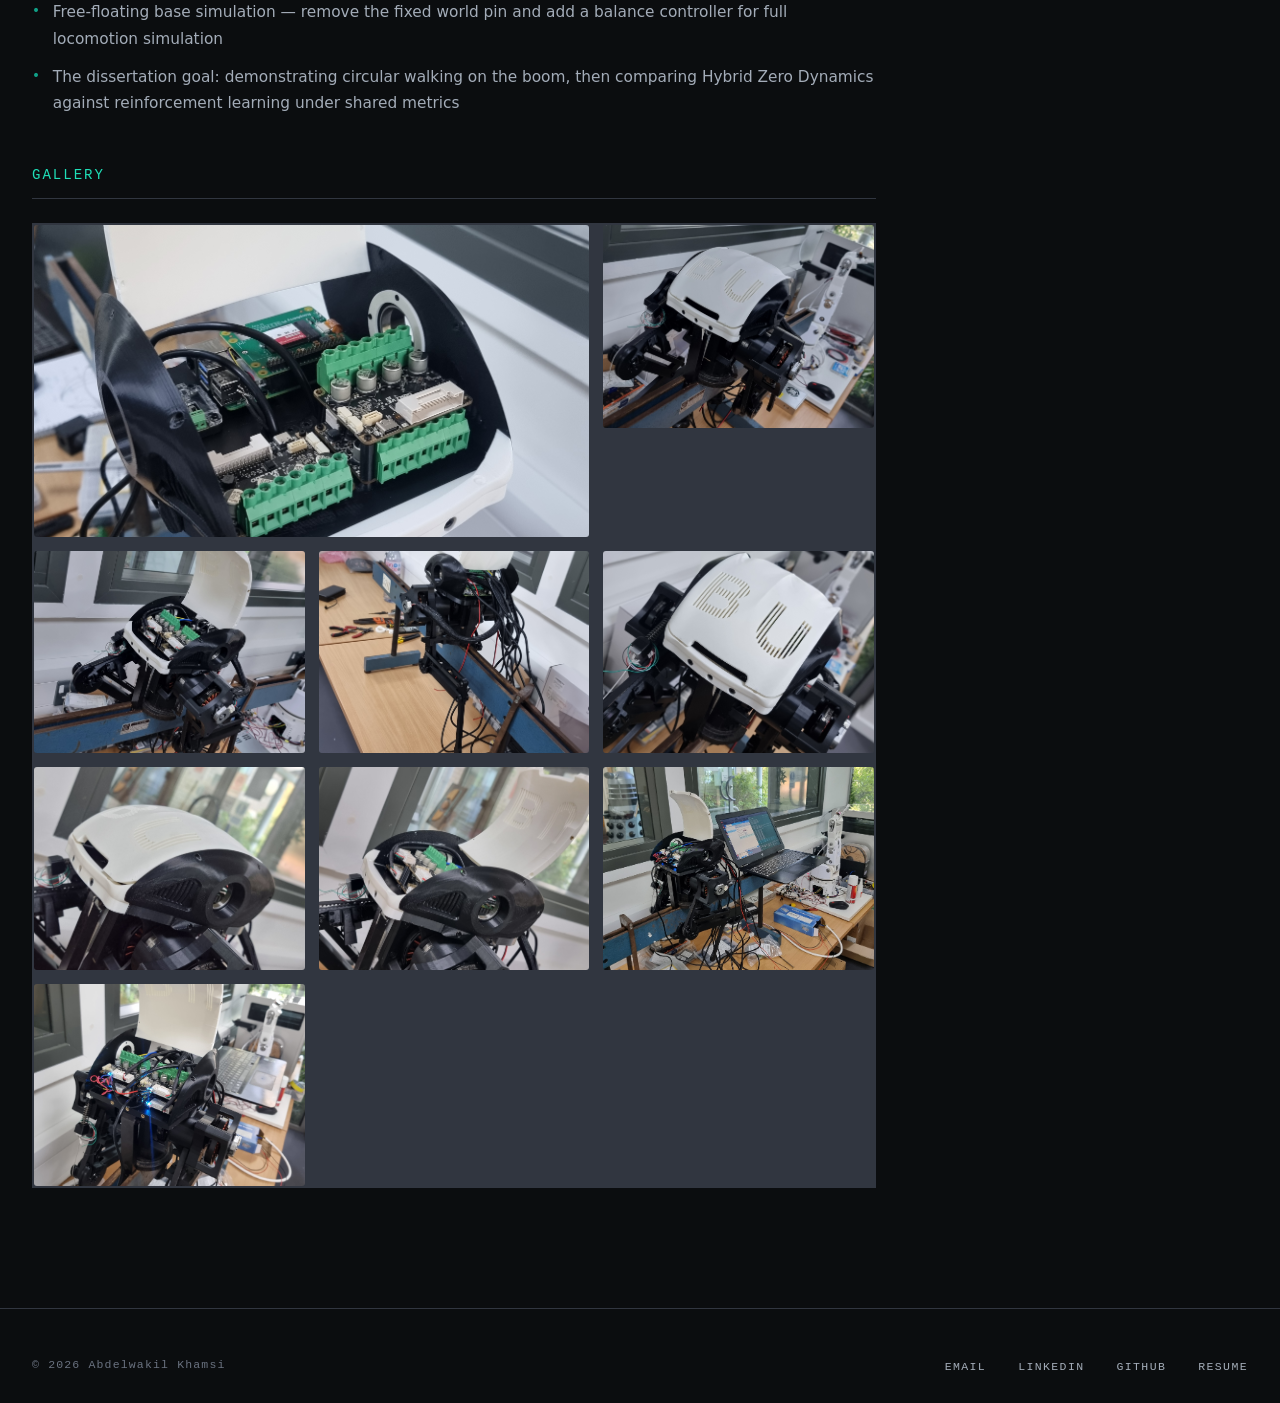
==== commit 9b073044: "biped: add real gallery photos from assets/img/biped/gallery 9 photos from 20260723 and 20260728 sho" ====
--- a/projects/biped.html
+++ b/projects/biped.html
@@ -205,14 +205,16 @@
 
       <div class="gallery-grid">
         <div class="span2">
-          <img src="../assets/img/biped/reallast_version-big-pic.png" alt="PiB full assembly, latest revision" loading="lazy" onclick="openLightbox(this.src)">
-        </div>
-        <img src="../assets/img/biped/iso.png" alt="PiB isometric view" loading="lazy" onclick="openLightbox(this.src)">
-        <img src="../assets/img/biped/full_screen_iso_zoom.png" alt="PiB close-up isometric" loading="lazy" onclick="openLightbox(this.src)">
-        <img src="../assets/img/biped/without_front_panel.png" alt="PiB with front panel removed" loading="lazy" onclick="openLightbox(this.src)">
-        <img src="../assets/img/biped/real-last_version.png" alt="PiB latest version side view" loading="lazy" onclick="openLightbox(this.src)">
-        <img src="../assets/img/biped/full_screen_iso.png" alt="PiB full-screen isometric view" loading="lazy" onclick="openLightbox(this.src)">
-        <img src="../assets/img/biped/last_version.png" alt="PiB last version" loading="lazy" onclick="openLightbox(this.src)">
+          <img src="../assets/img/biped/gallery/1.jpg" alt="PiB bipedal robot" loading="lazy" onclick="openLightbox(this.src)">
+        </div>
+        <img src="../assets/img/biped/gallery/20260723_180040.jpg" alt="PiB bipedal robot" loading="lazy" onclick="openLightbox(this.src)">
+        <img src="../assets/img/biped/gallery/20260723_180047.jpg" alt="PiB bipedal robot" loading="lazy" onclick="openLightbox(this.src)">
+        <img src="../assets/img/biped/gallery/20260723_180051.jpg" alt="PiB bipedal robot" loading="lazy" onclick="openLightbox(this.src)">
+        <img src="../assets/img/biped/gallery/20260723_180103.jpg" alt="PiB bipedal robot" loading="lazy" onclick="openLightbox(this.src)">
+        <img src="../assets/img/biped/gallery/20260723_180110.jpg" alt="PiB bipedal robot" loading="lazy" onclick="openLightbox(this.src)">
+        <img src="../assets/img/biped/gallery/20260723_180120.jpg" alt="PiB bipedal robot" loading="lazy" onclick="openLightbox(this.src)">
+        <img src="../assets/img/biped/gallery/20260728_174844.jpg" alt="PiB bipedal robot" loading="lazy" onclick="openLightbox(this.src)">
+        <img src="../assets/img/biped/gallery/20260728_174848.jpg" alt="PiB bipedal robot" loading="lazy" onclick="openLightbox(this.src)">
       </div>
 
     </div>
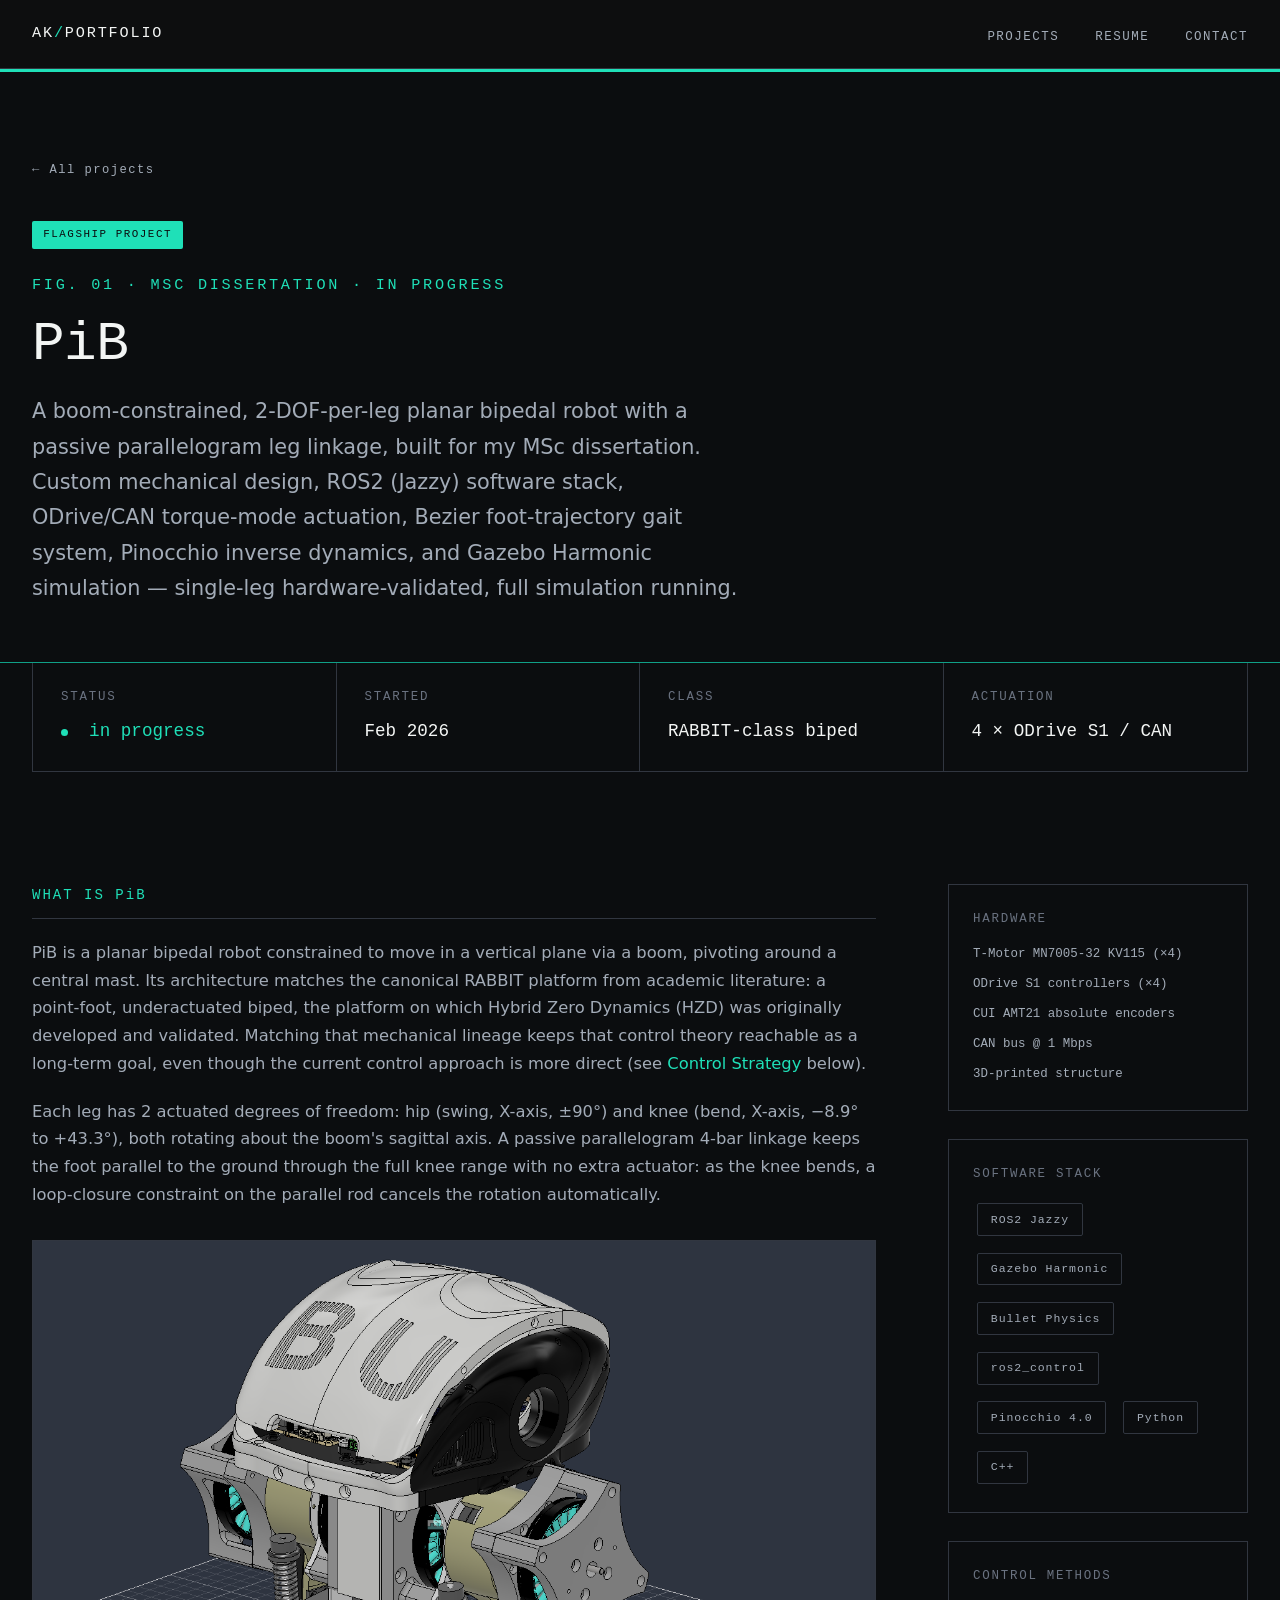
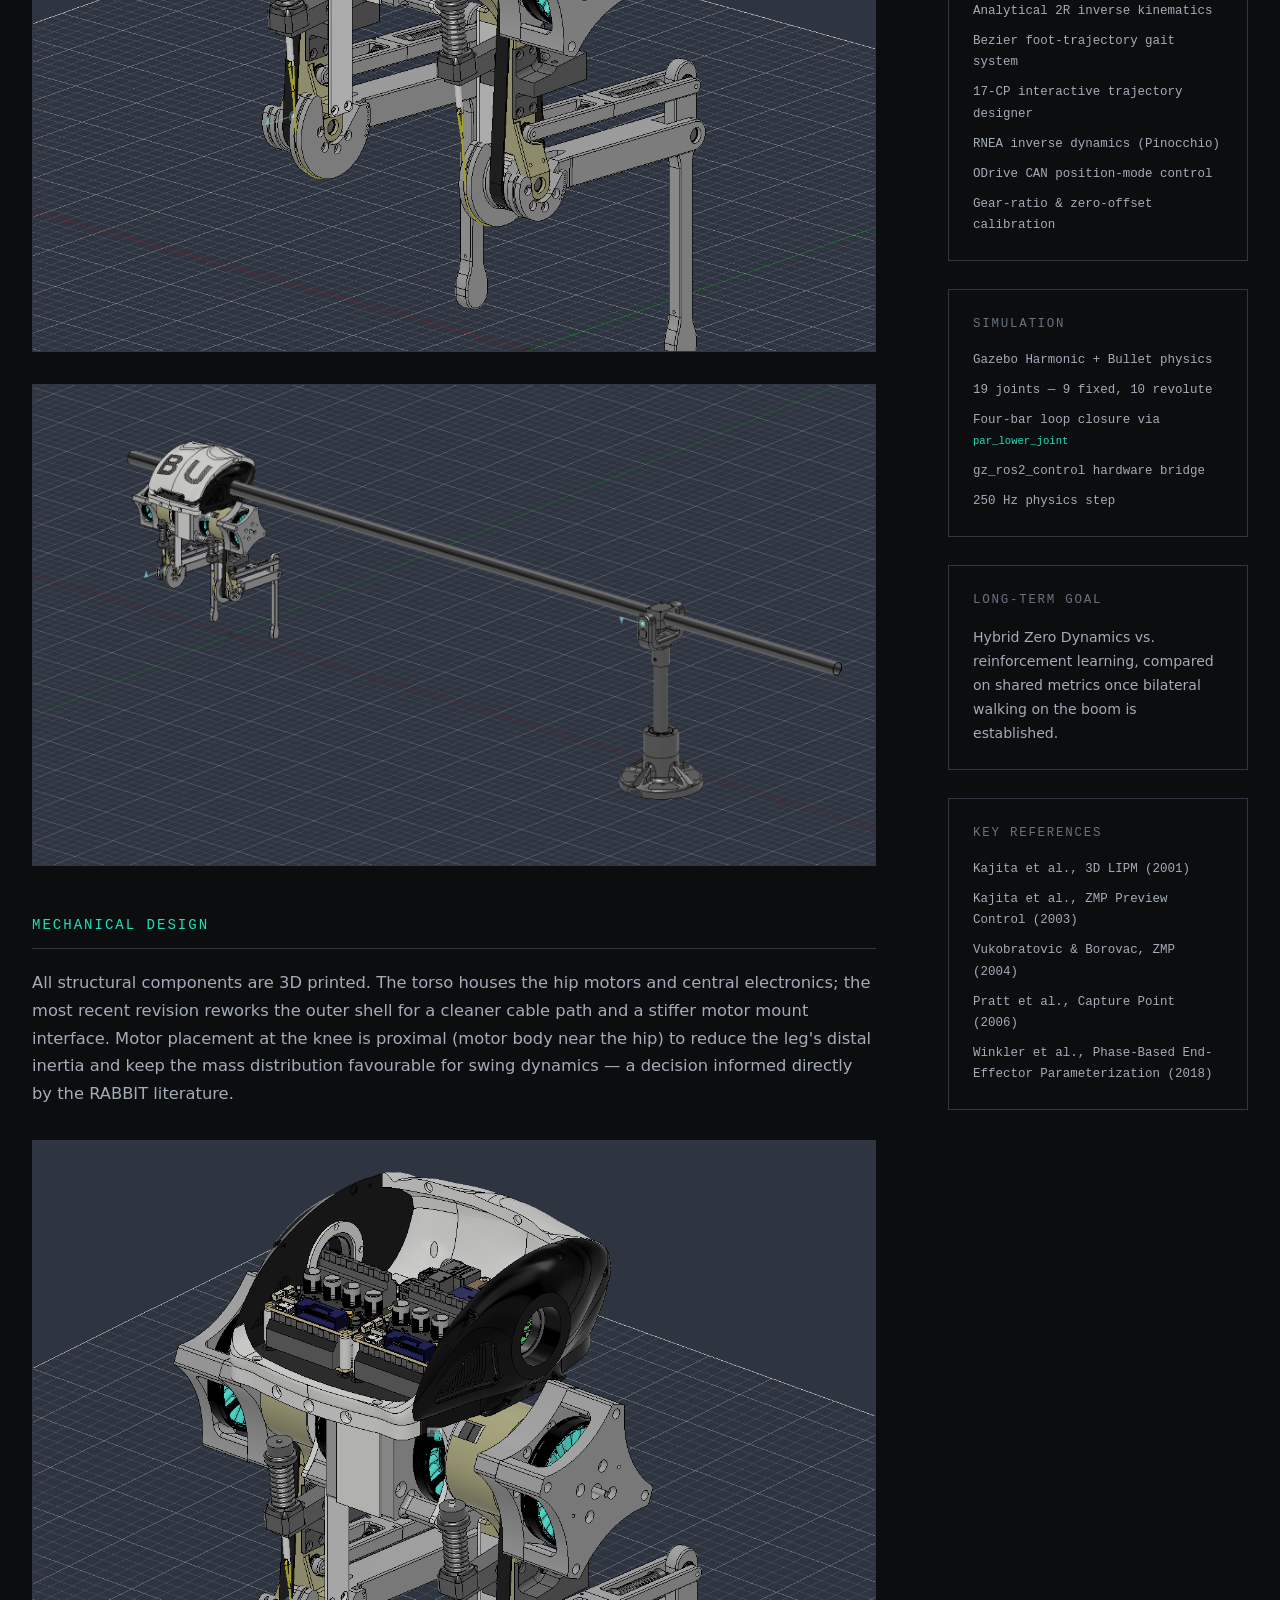
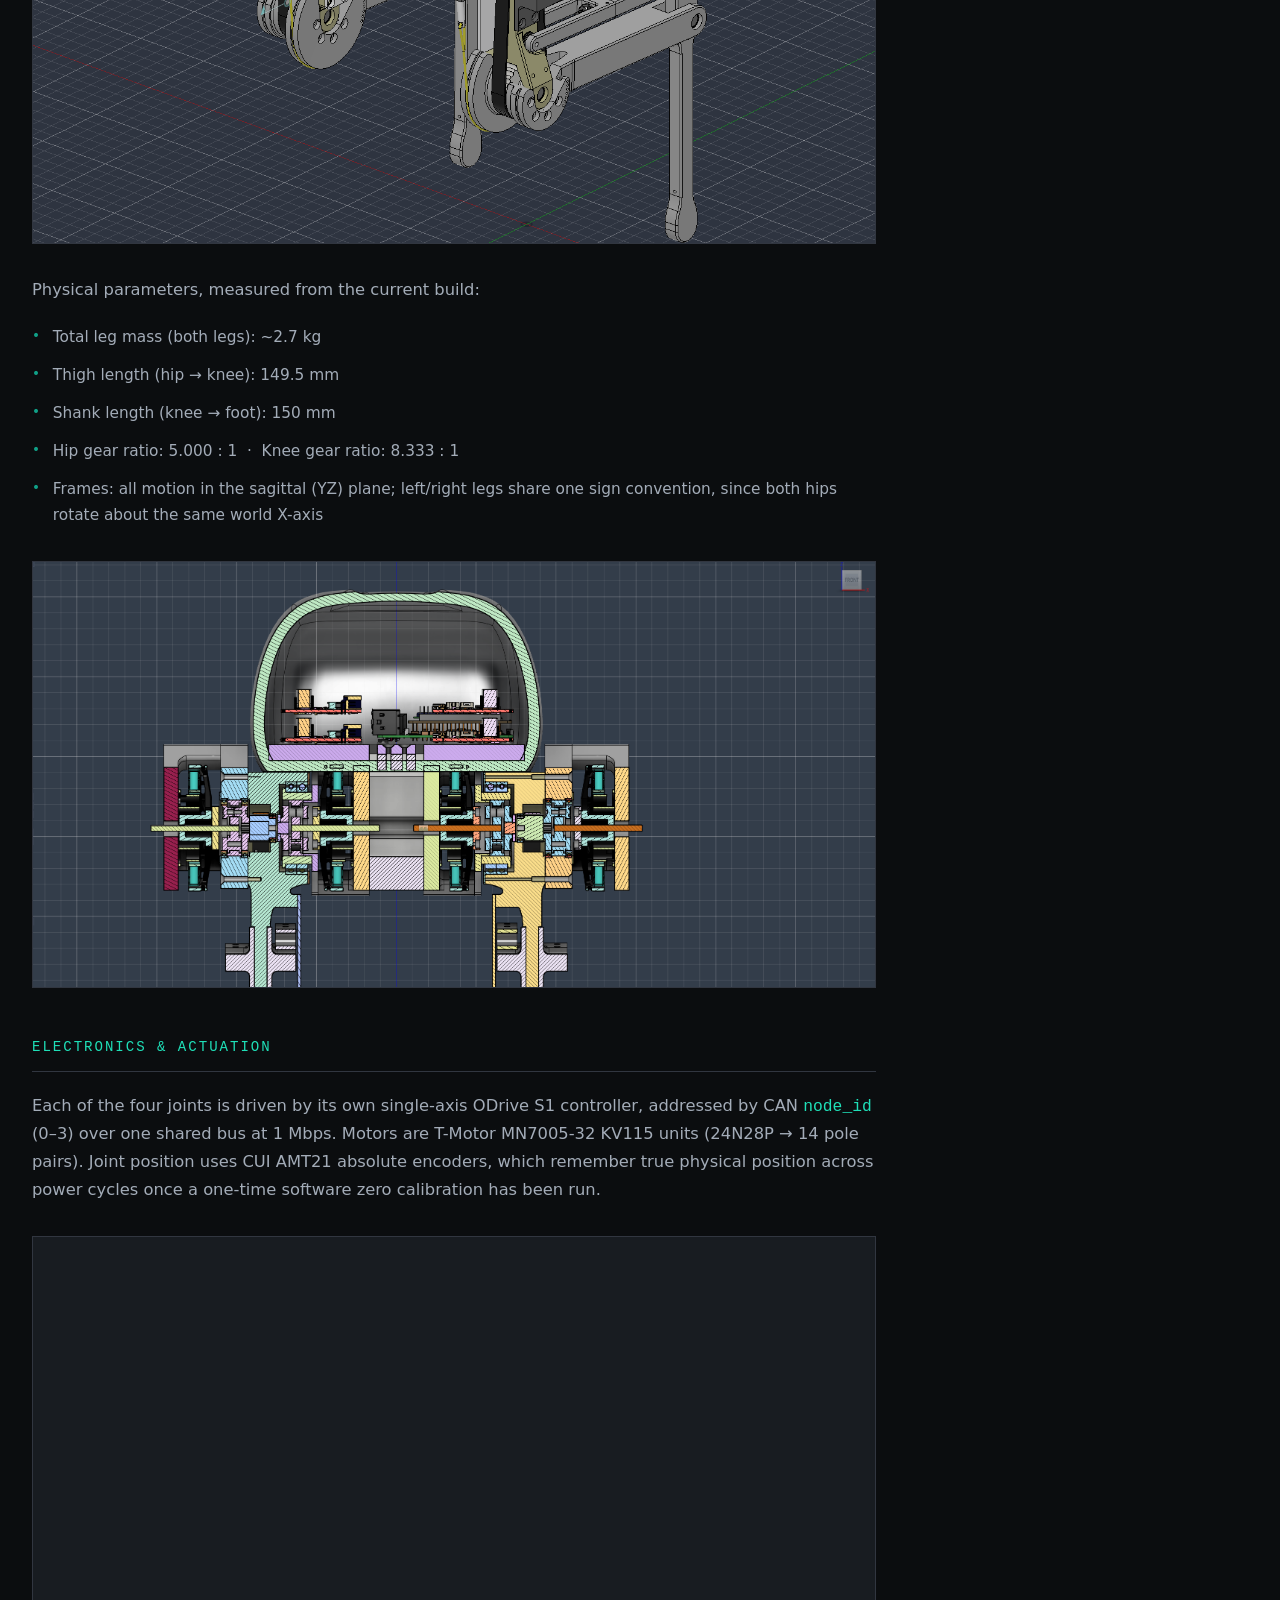
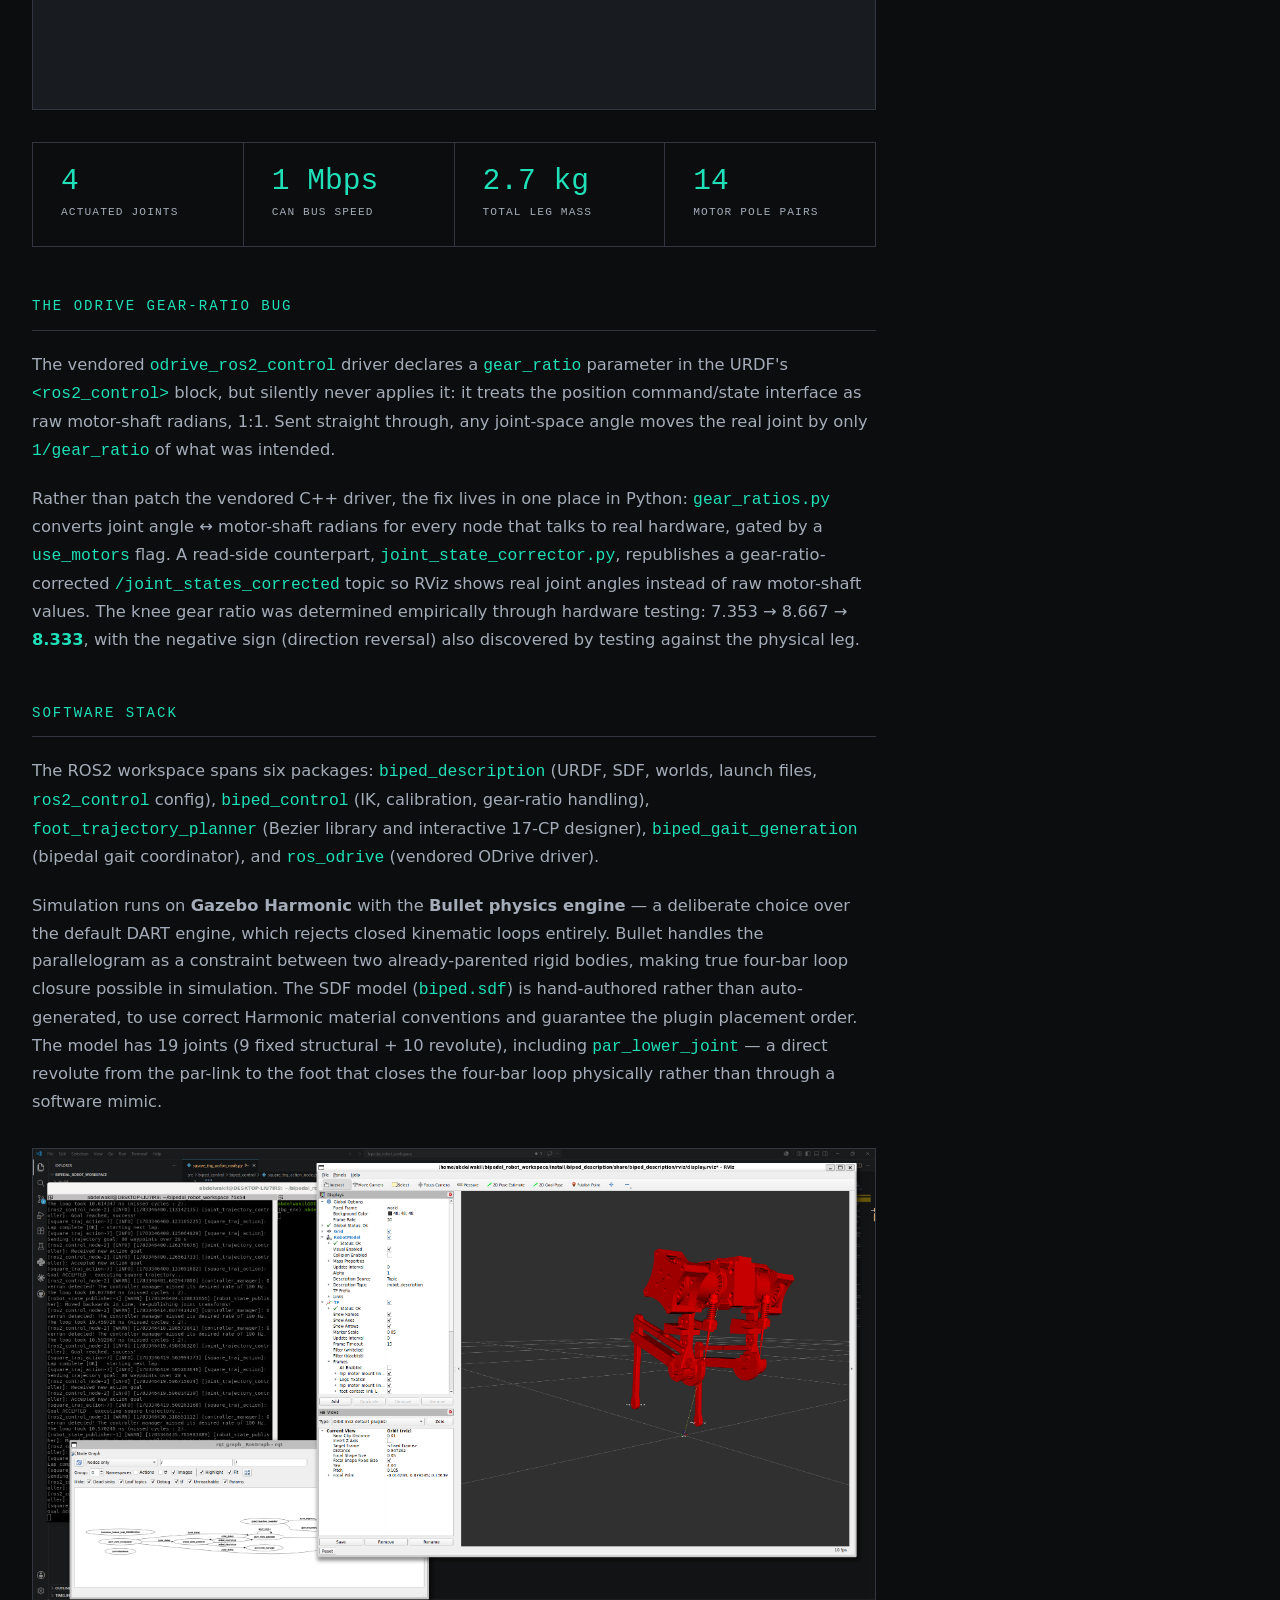
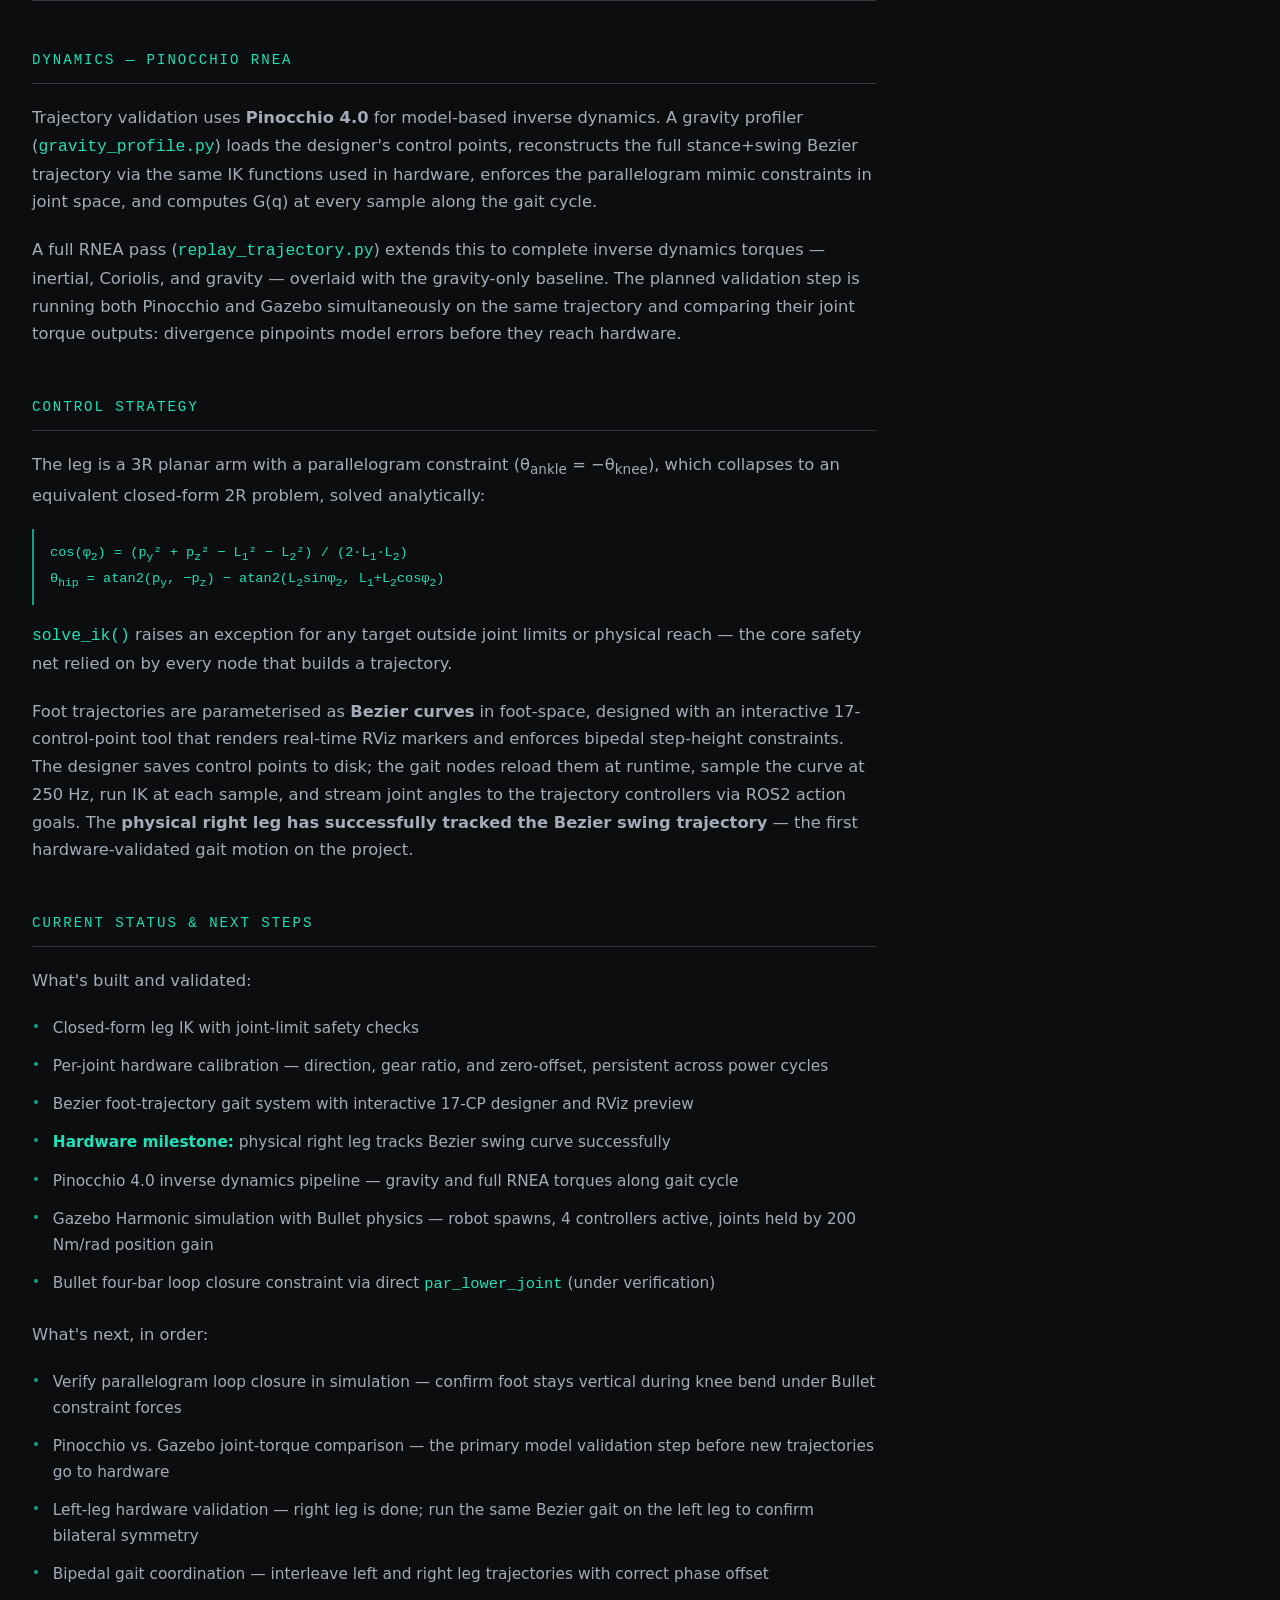
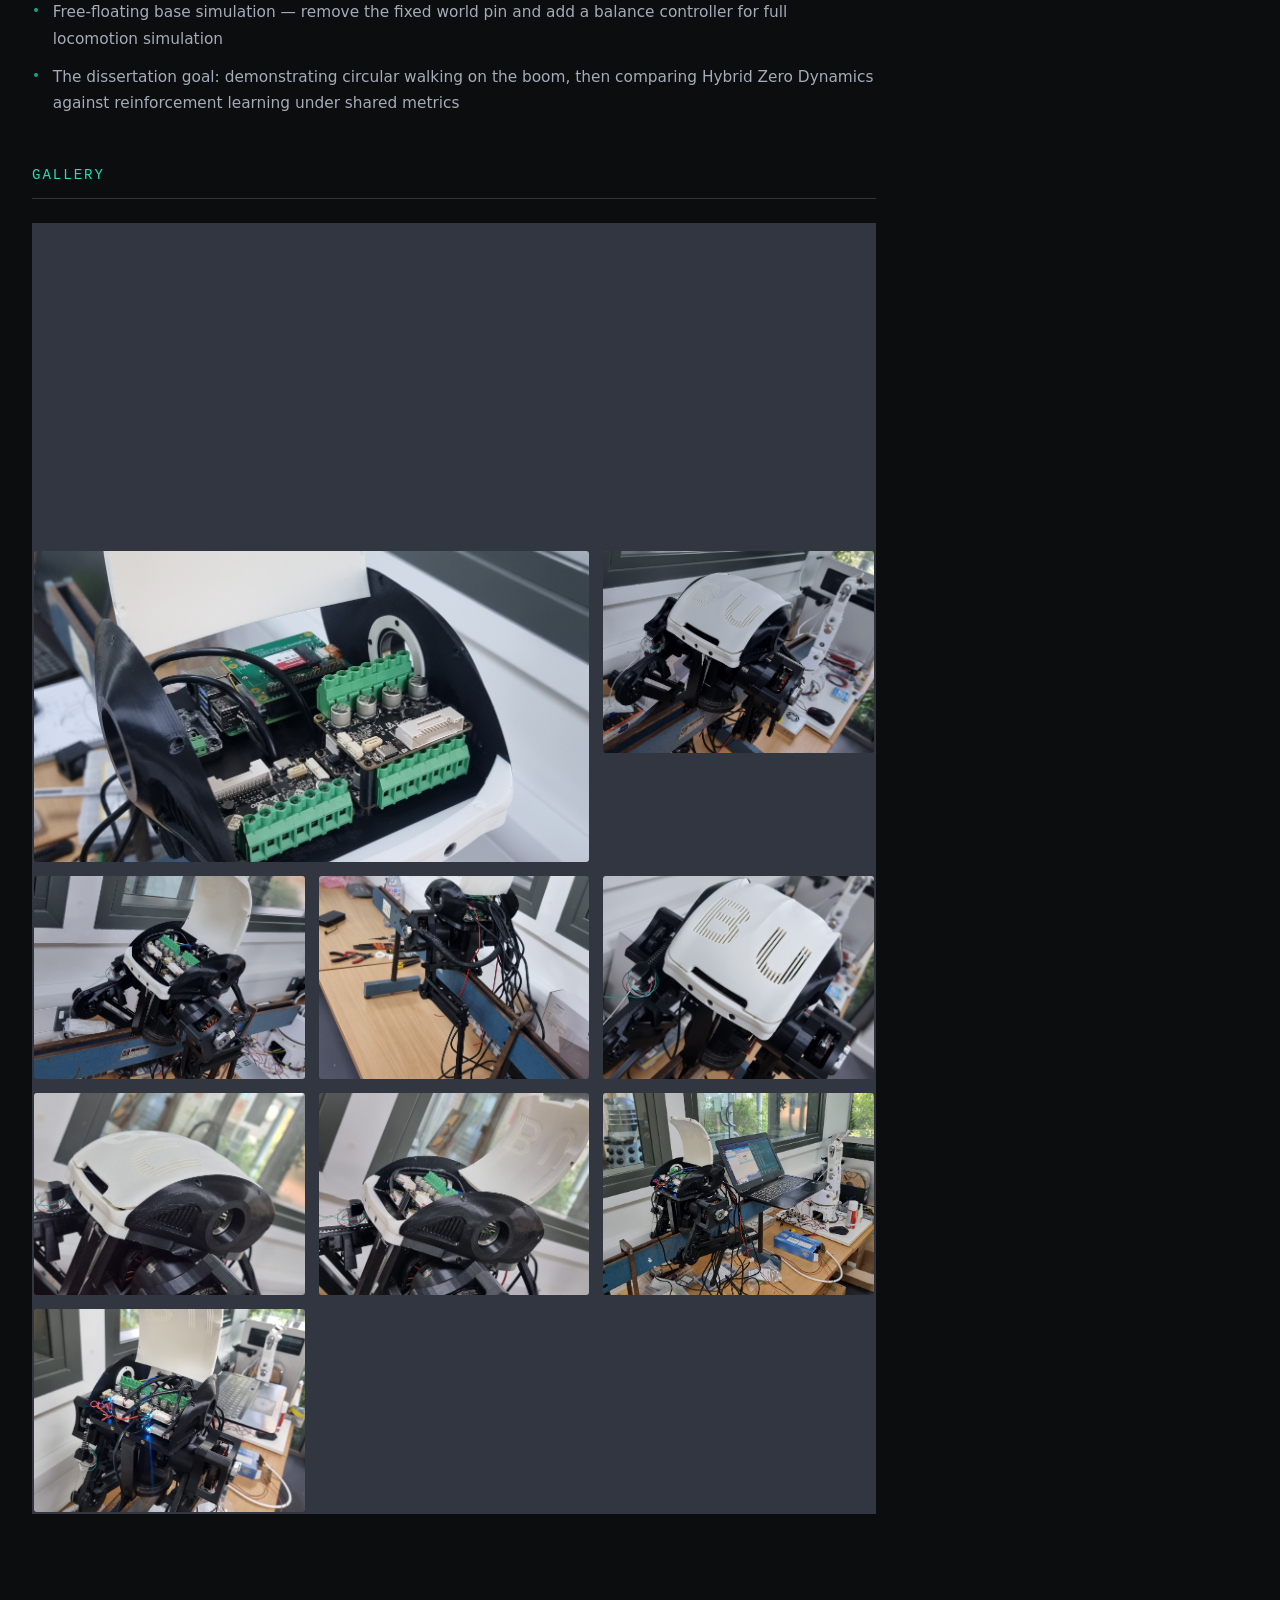
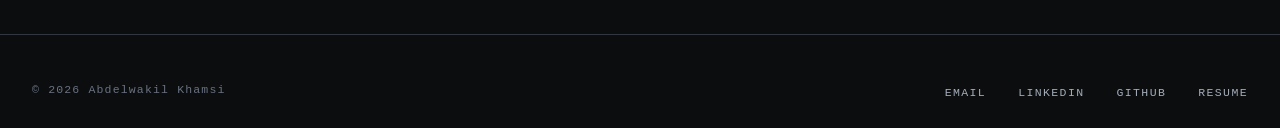
==== commit 9a44560c: "biped: add second video to gallery section" ====
--- a/projects/biped.html
+++ b/projects/biped.html
@@ -27,6 +27,7 @@
   .gallery-grid img:hover { opacity: 0.85; cursor: zoom-in; }
   .gallery-grid .span2 { grid-column: span 2; }
   .gallery-grid .span2 img { aspect-ratio: 16/9; }
+  .gallery-grid .span2 iframe { display: block; }
 
   /* ── Lightbox ──────────────────────────────────────────── */
   #lightbox {
@@ -204,6 +205,9 @@
       <h2>GALLERY</h2>
 
       <div class="gallery-grid">
+        <div class="span2" style="aspect-ratio:16/9;">
+          <iframe src="https://www.youtube.com/embed/oR-d7k2da8E" title="PiB bipedal robot demo" loading="lazy" referrerpolicy="strict-origin-when-cross-origin" allow="accelerometer; autoplay; clipboard-write; encrypted-media; gyroscope; picture-in-picture; web-share" allowfullscreen style="width:100%;height:100%;border:0;border-radius:4px;"></iframe>
+        </div>
         <div class="span2">
           <img src="../assets/img/biped/gallery/1.jpg" alt="PiB bipedal robot" loading="lazy" onclick="openLightbox(this.src)">
         </div>
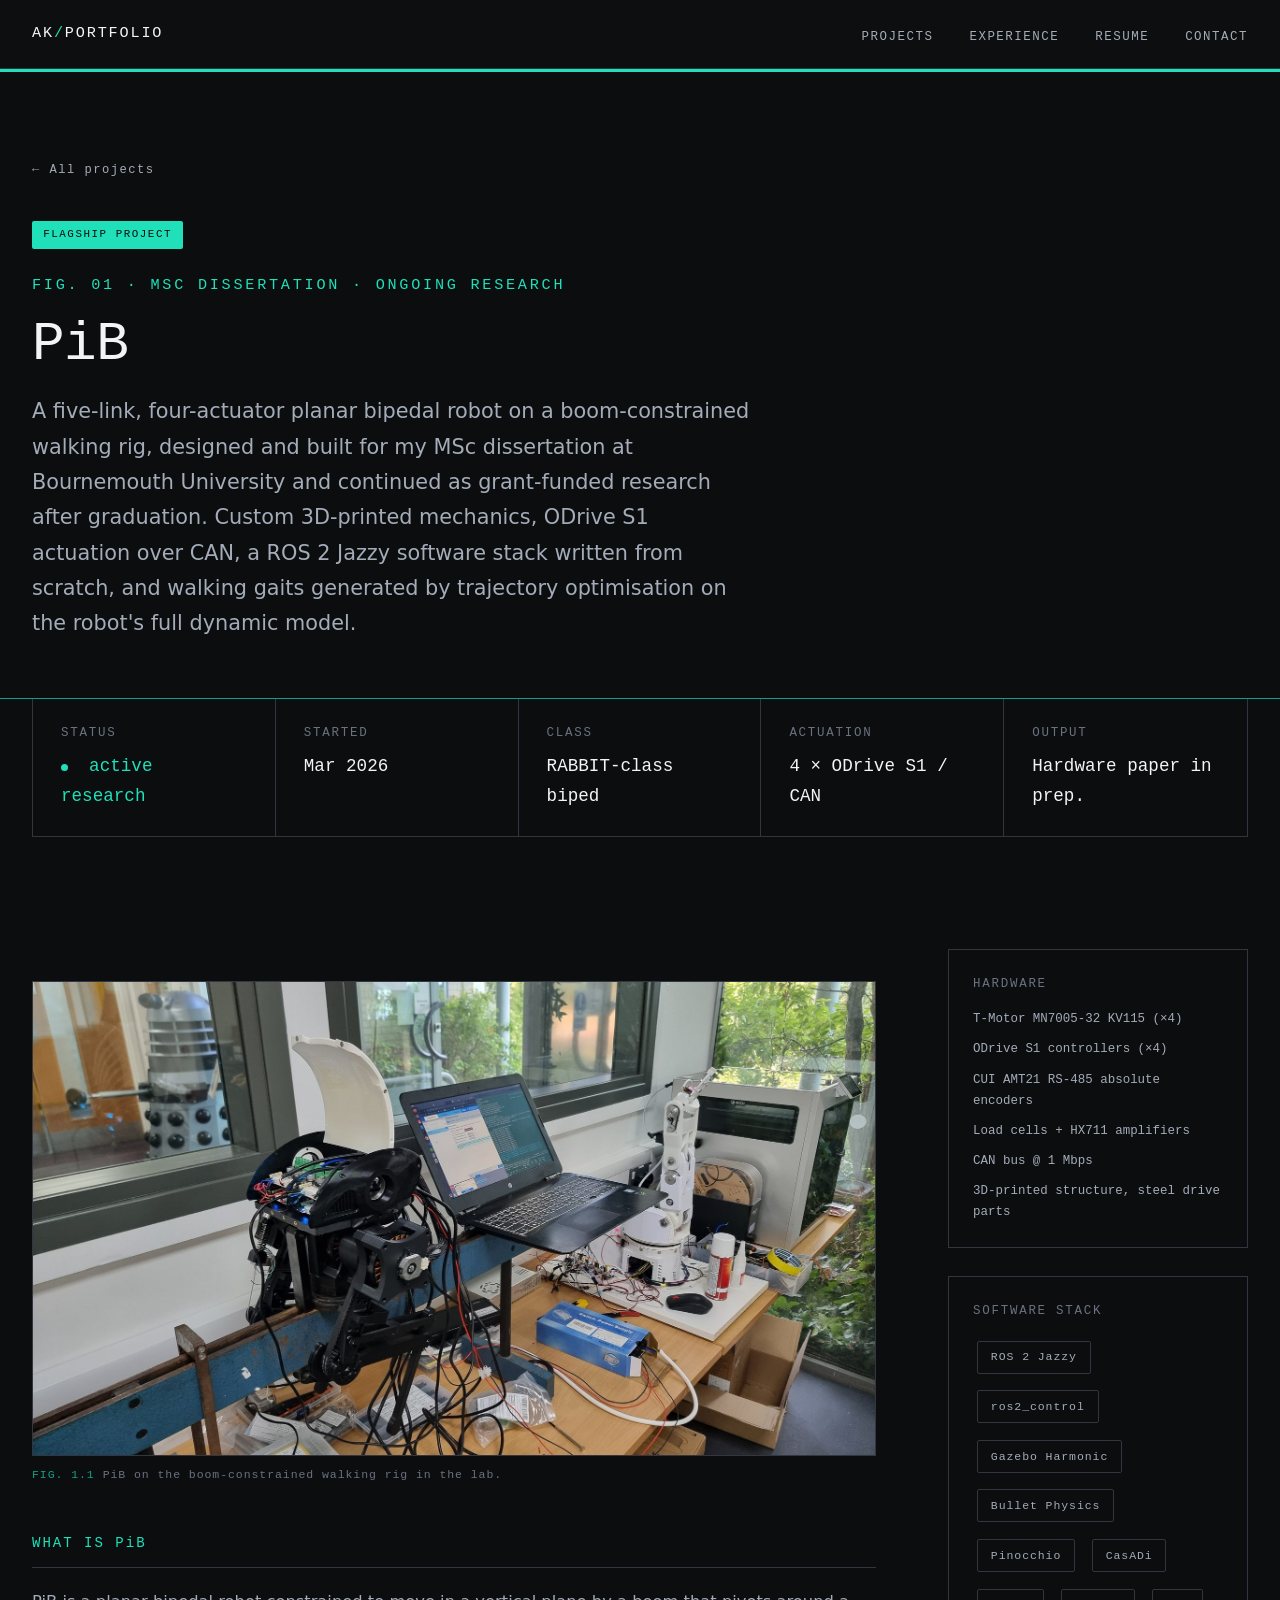
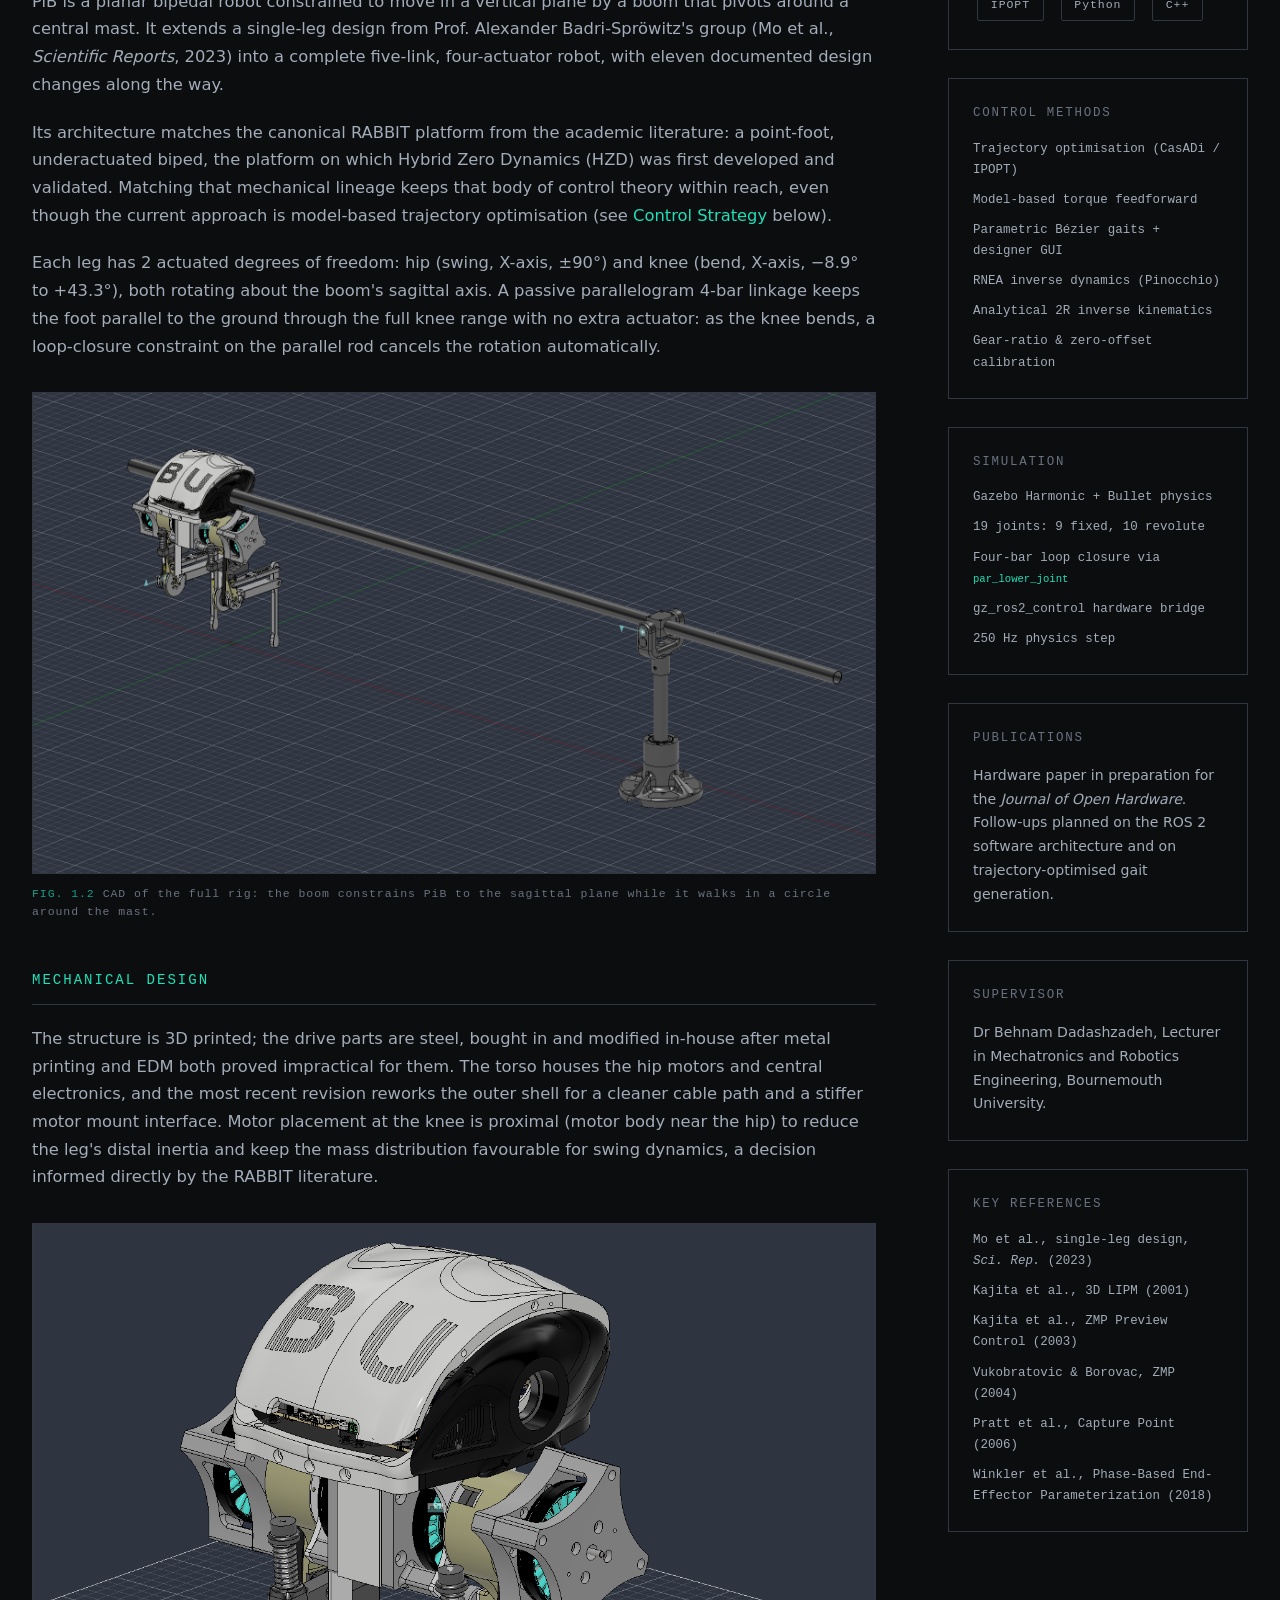
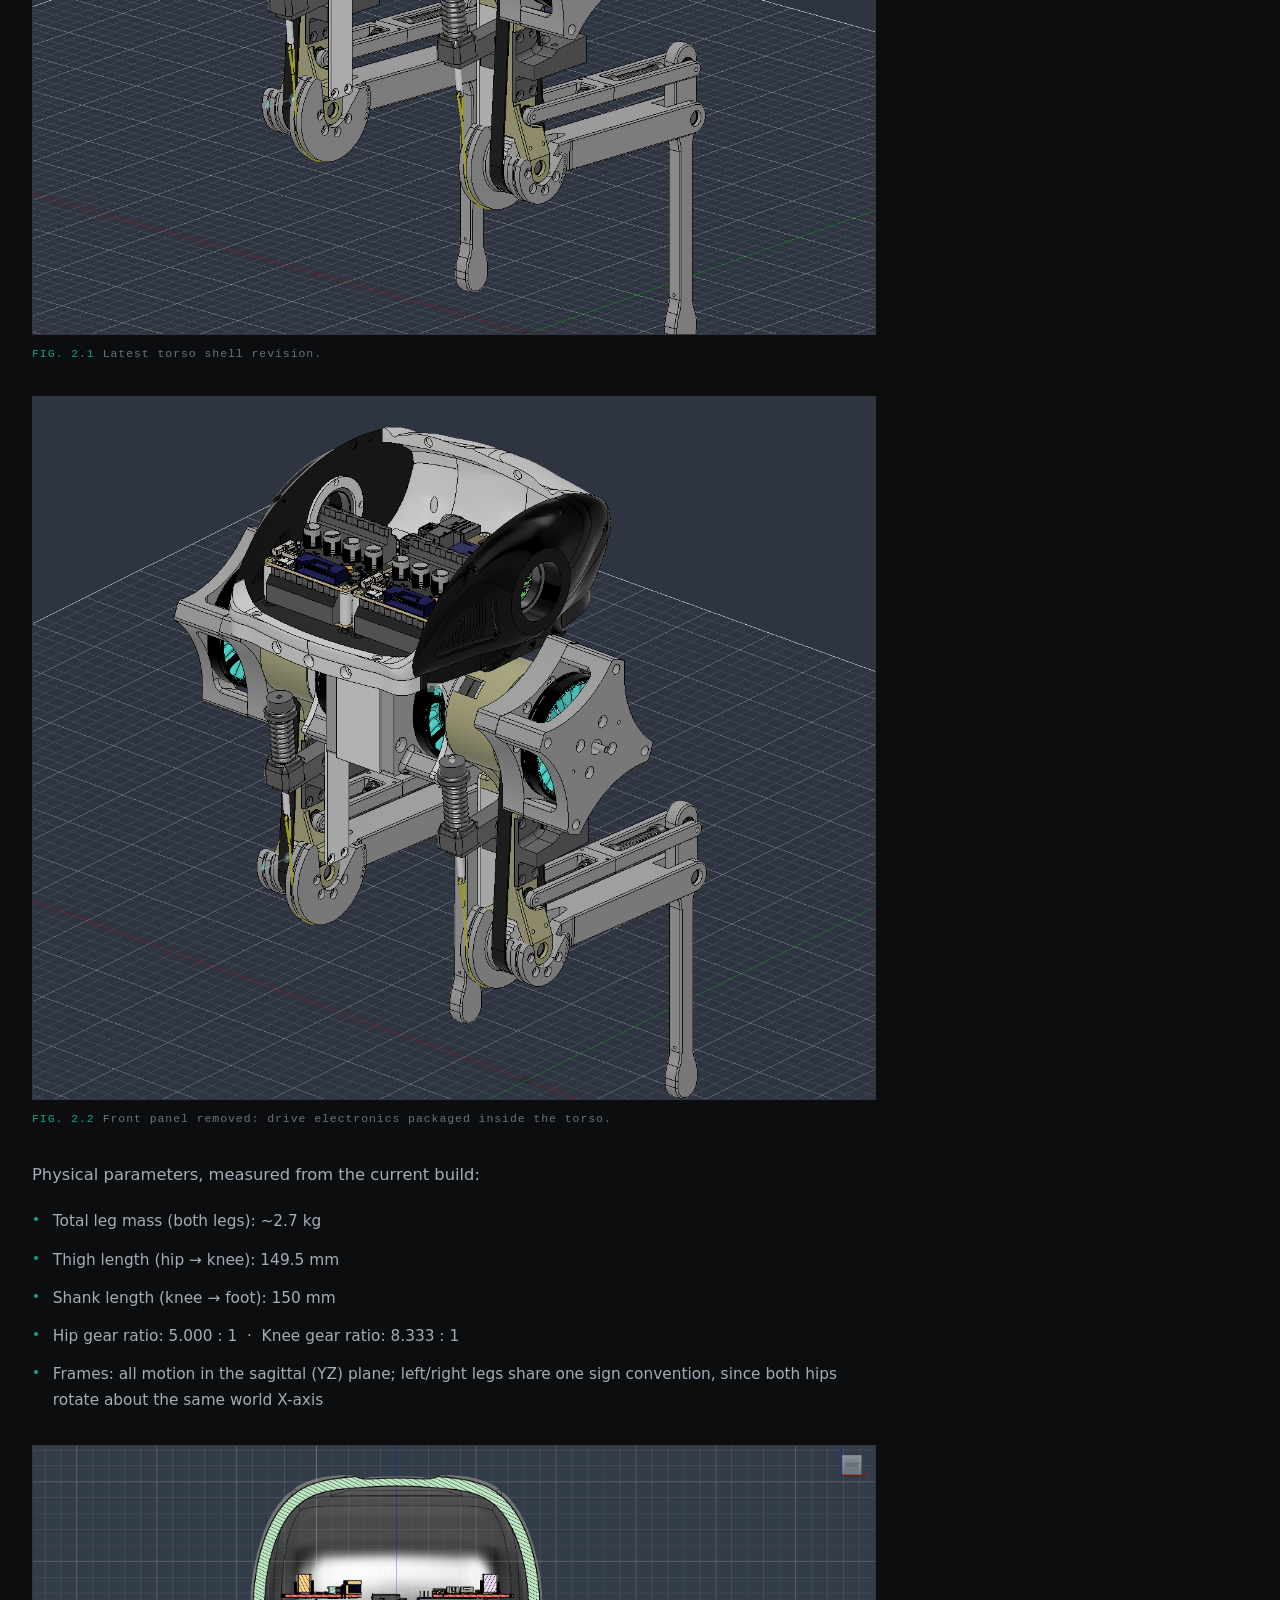
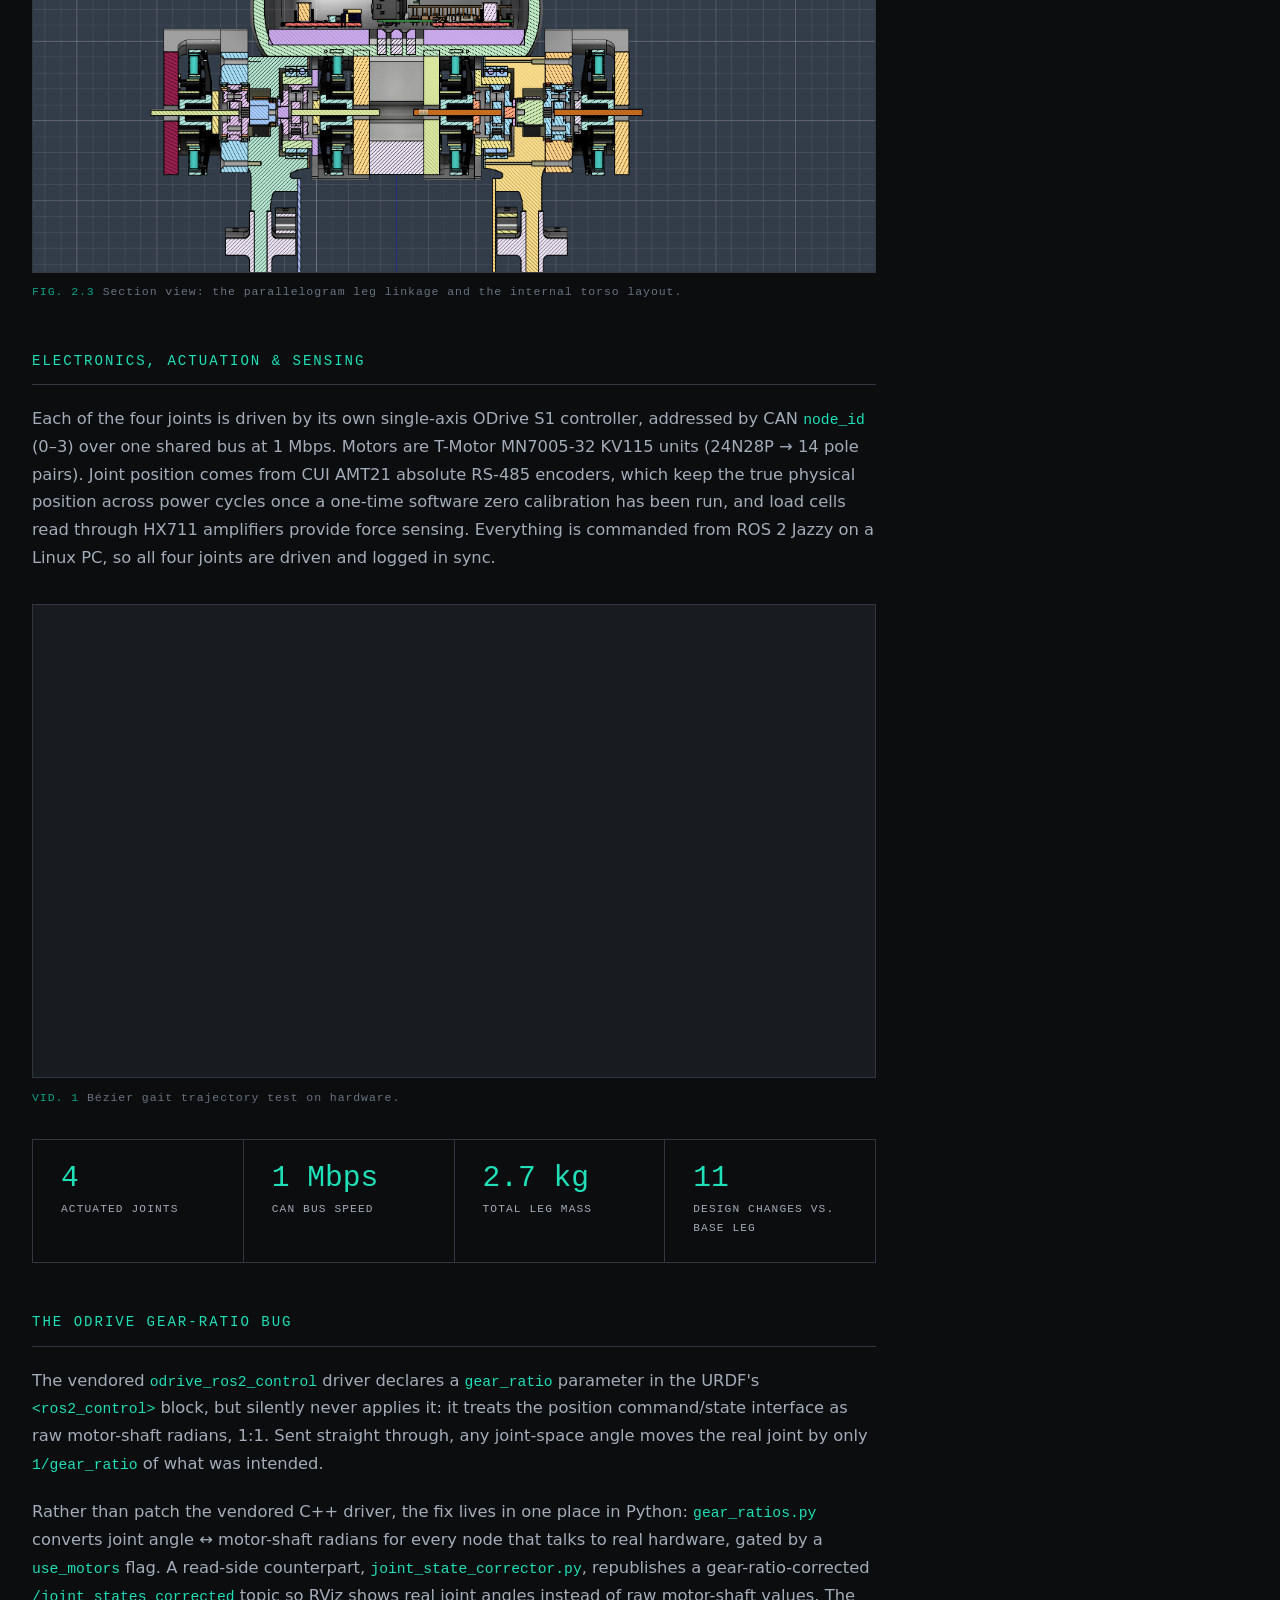
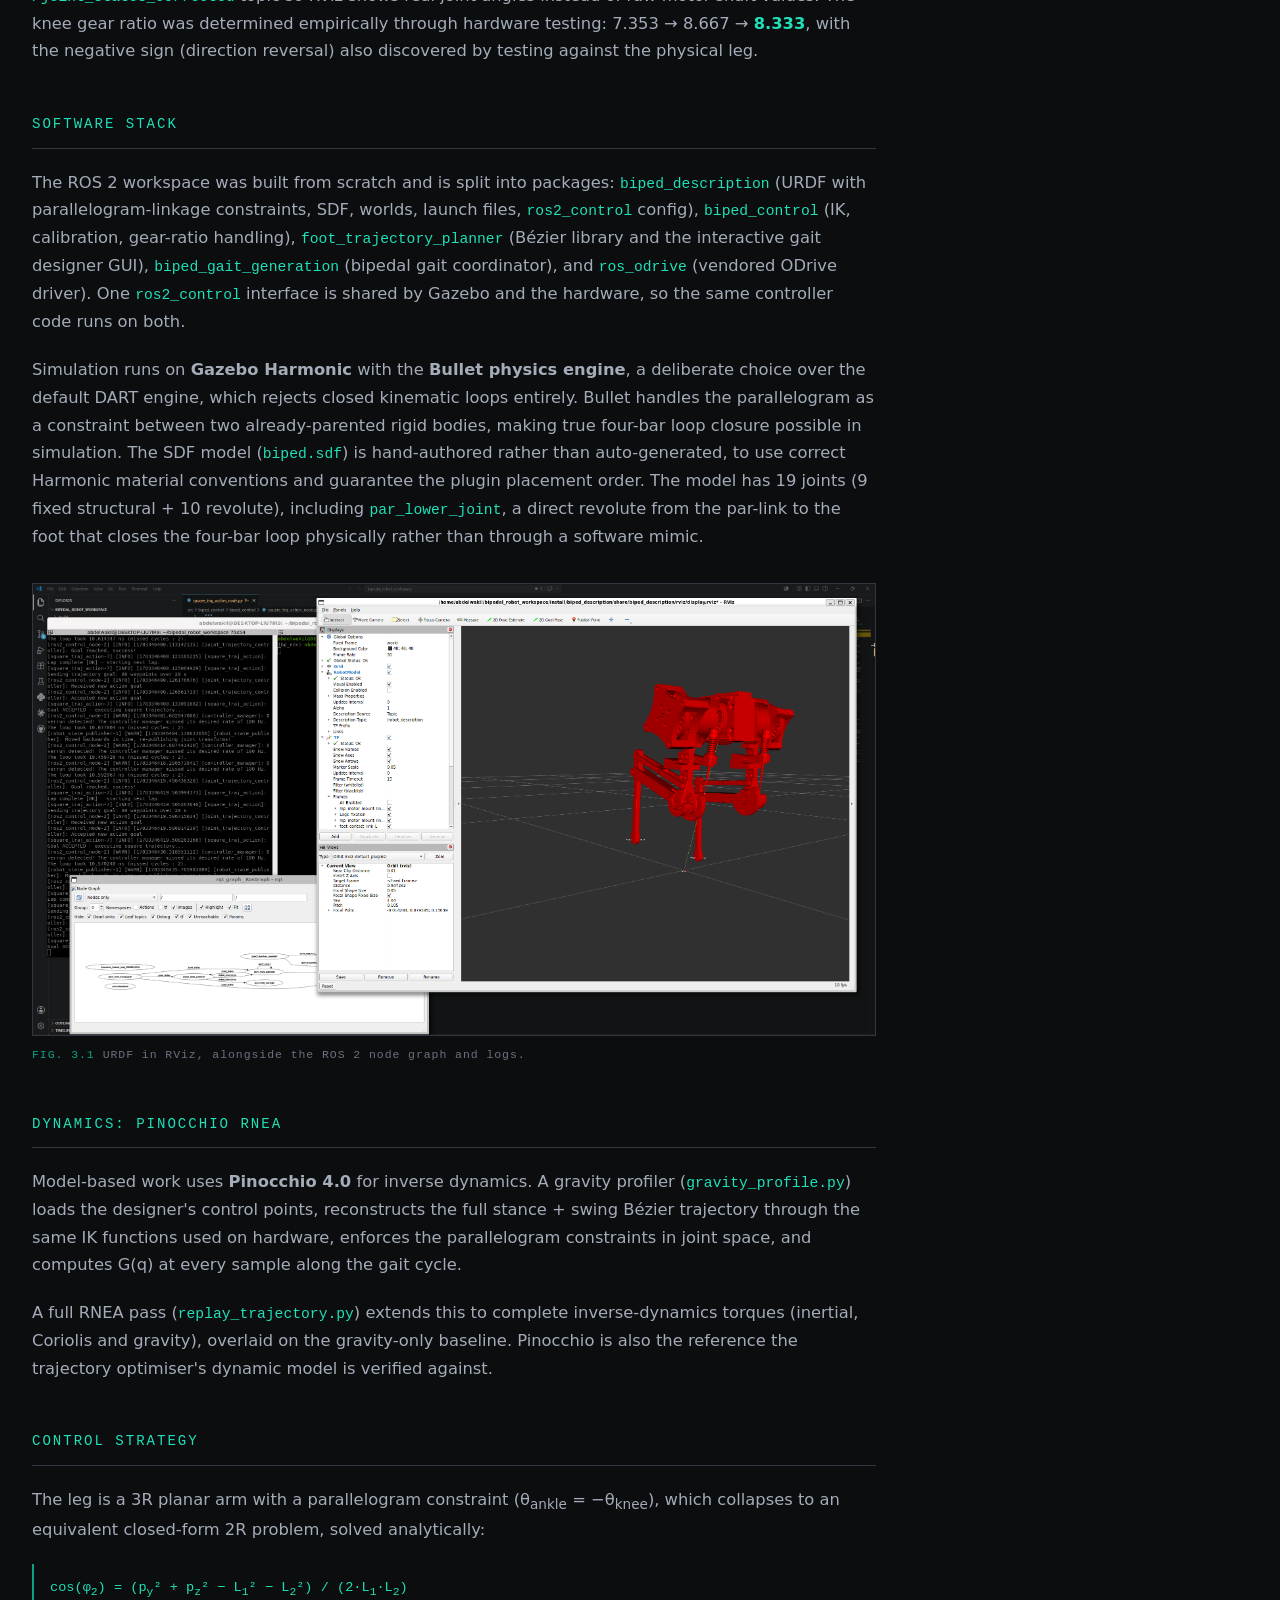
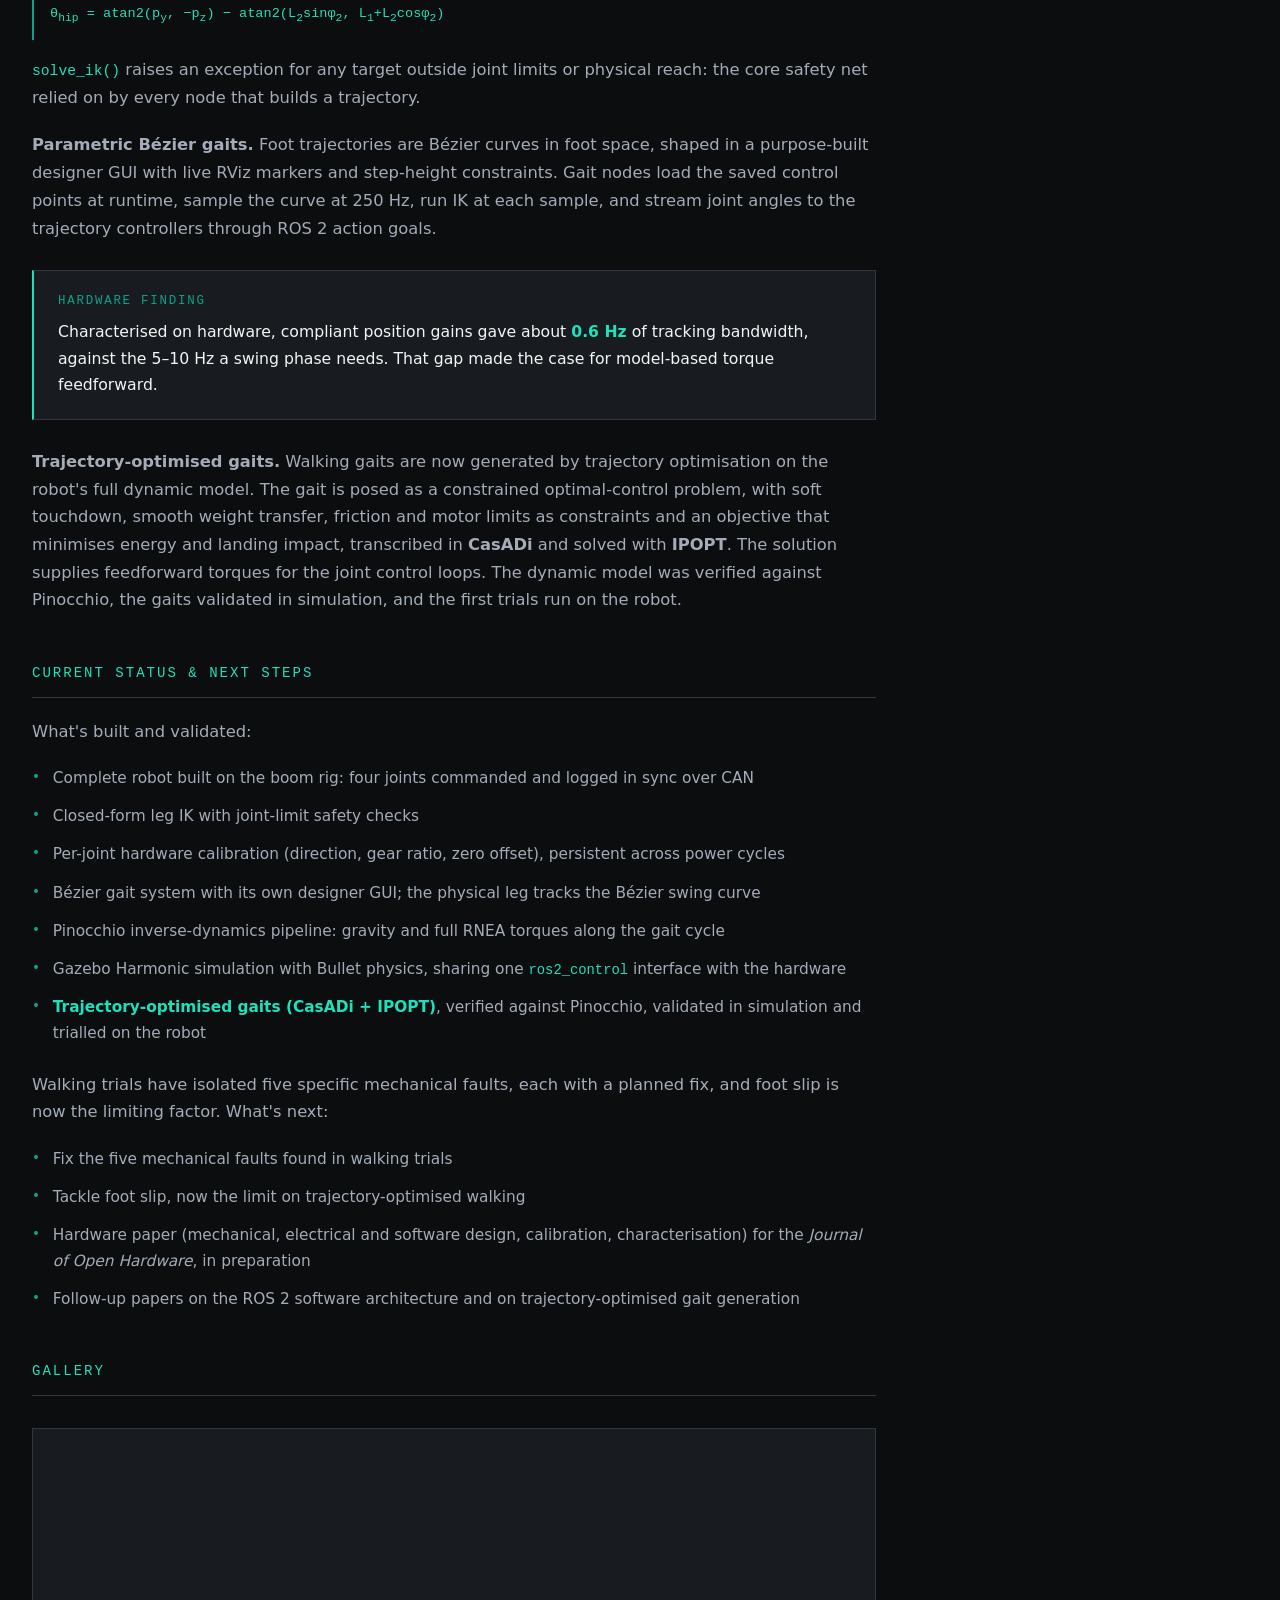
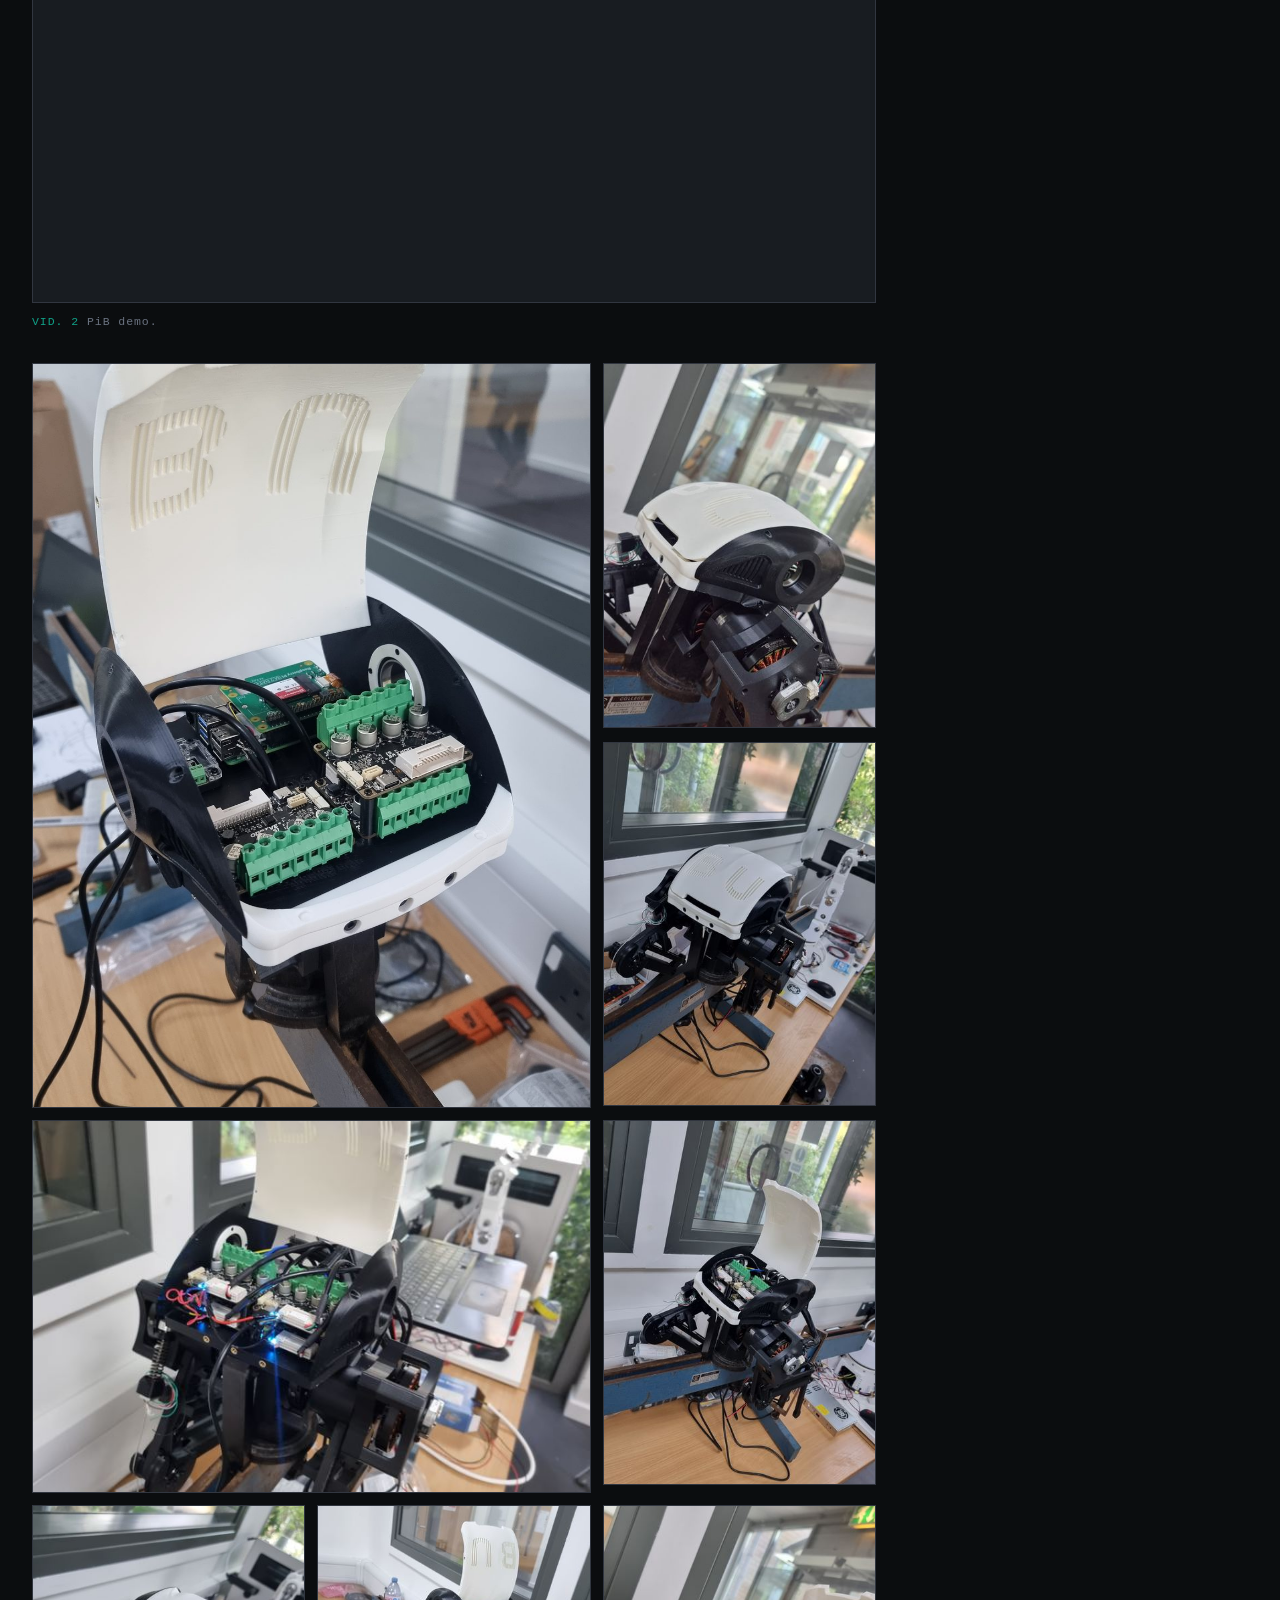
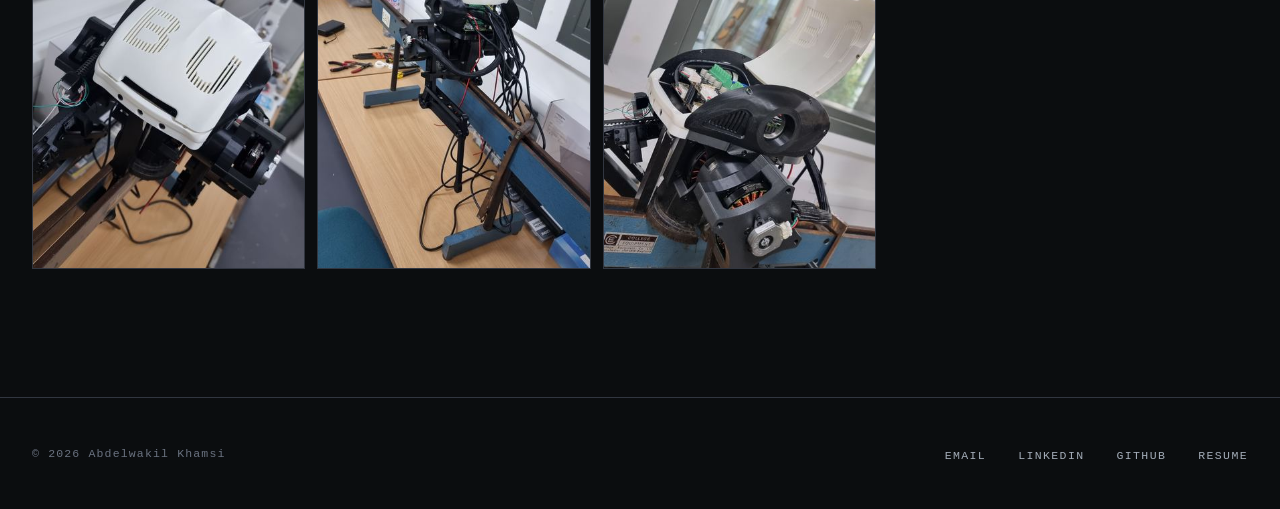
==== commit d1236954: "Sync site with new CV, rebuild biped page, add gallery and motion - Replace resume.pdf with the late" ====
--- a/projects/biped.html
+++ b/projects/biped.html
@@ -4,50 +4,9 @@
 <meta charset="UTF-8">
 <meta name="viewport" content="width=device-width, initial-scale=1.0">
 <title>PiB · Abdelwakil Khamsi</title>
+<meta name="description" content="PiB: a five-link, four-actuator planar bipedal robot on a boom-constrained walking rig. Custom mechanics, ODrive/CAN actuation, a ROS 2 stack built from scratch, and walking gaits from trajectory optimisation.">
 <link rel="stylesheet" href="../assets/css/style.css">
-<style>
-  /* ── Gallery grid ──────────────────────────────────────── */
-  .gallery-grid {
-    display: grid;
-    grid-template-columns: repeat(3, 1fr);
-    gap: 0.75rem;
-    margin: 1.5rem 0;
-  }
-  @media (max-width: 700px) {
-    .gallery-grid { grid-template-columns: repeat(2, 1fr); }
-  }
-  .gallery-grid img {
-    width: 100%;
-    aspect-ratio: 4/3;
-    object-fit: cover;
-    border-radius: 4px;
-    border: 1px solid var(--border);
-    transition: opacity 0.2s;
-  }
-  .gallery-grid img:hover { opacity: 0.85; cursor: zoom-in; }
-  .gallery-grid .span2 { grid-column: span 2; }
-  .gallery-grid .span2 img { aspect-ratio: 16/9; }
-  .gallery-grid .span2 iframe { display: block; }
-
-  /* ── Lightbox ──────────────────────────────────────────── */
-  #lightbox {
-    display: none;
-    position: fixed;
-    inset: 0;
-    background: rgba(0,0,0,0.92);
-    z-index: 999;
-    align-items: center;
-    justify-content: center;
-    cursor: zoom-out;
-  }
-  #lightbox.open { display: flex; }
-  #lightbox img {
-    max-width: 92vw;
-    max-height: 92vh;
-    object-fit: contain;
-    border-radius: 4px;
-  }
-</style>
+<script src="../assets/js/site.js" defer></script>
 </head>
 <body>
 
@@ -56,7 +15,8 @@
     <a href="../index.html" class="nav-mark">AK<span>/</span>PORTFOLIO</a>
     <ul class="nav-links">
       <li><a href="../index.html#projects">PROJECTS</a></li>
-      <li><a href="../resume.pdf?v=2">RESUME</a></li>
+      <li><a href="../index.html#experience">EXPERIENCE</a></li>
+      <li><a href="../resume.pdf?v=3">RESUME</a></li>
       <li><a href="../index.html#contact">CONTACT</a></li>
     </ul>
   </div>
@@ -66,9 +26,9 @@
   <div class="wrap">
     <a href="../index.html" class="back-link">&#8592; All projects</a>
     <span class="featured-badge">FLAGSHIP PROJECT</span>
-    <div class="eyebrow">FIG. 01 · MSC DISSERTATION · IN PROGRESS</div>
+    <div class="eyebrow">FIG. 01 · MSC DISSERTATION · ONGOING RESEARCH</div>
     <h1>PiB</h1>
-    <p class="lede">A boom-constrained, 2-DOF-per-leg planar bipedal robot with a passive parallelogram leg linkage, built for my MSc dissertation. Custom mechanical design, ROS2 (Jazzy) software stack, ODrive/CAN torque-mode actuation, Bezier foot-trajectory gait system, Pinocchio inverse dynamics, and Gazebo Harmonic simulation — single-leg hardware-validated, full simulation running.</p>
+    <p class="lede">A five-link, four-actuator planar bipedal robot on a boom-constrained walking rig, designed and built for my MSc dissertation at Bournemouth University and continued as grant-funded research after graduation. Custom 3D-printed mechanics, ODrive S1 actuation over CAN, a ROS 2 Jazzy software stack written from scratch, and walking gaits generated by trajectory optimisation on the robot's full dynamic model.</p>
   </div>
 </header>
 
@@ -76,11 +36,11 @@
   <div class="project-meta">
     <div class="cell">
       <div class="label">STATUS</div>
-      <div class="value teal"><span class="dot"></span>&nbsp; in progress</div>
+      <div class="value teal"><span class="dot"></span>&nbsp; active research</div>
     </div>
     <div class="cell">
       <div class="label">STARTED</div>
-      <div class="value">Feb 2026</div>
+      <div class="value">Mar 2026</div>
     </div>
     <div class="cell">
       <div class="label">CLASS</div>
@@ -90,6 +50,10 @@
       <div class="label">ACTUATION</div>
       <div class="value">4 &times; ODrive S1 / CAN</div>
     </div>
+    <div class="cell">
+      <div class="label">OUTPUT</div>
+      <div class="value">Hardware paper in prep.</div>
+    </div>
   </div>
 </div>
 
@@ -98,24 +62,41 @@
 
     <div class="prose">
 
+      <figure class="figure">
+        <div class="media-block fit" style="aspect-ratio: 16 / 9;">
+          <img src="../assets/img/biped/gallery/web/20260728_174844.jpg" alt="PiB mounted on the boom walking rig in the lab, with the control PC beside it" loading="eager">
+        </div>
+        <figcaption><b>FIG. 1.1</b>PiB on the boom-constrained walking rig in the lab.</figcaption>
+      </figure>
+
       <h2>WHAT IS PiB</h2>
-      <p>PiB is a planar bipedal robot constrained to move in a vertical plane via a boom, pivoting around a central mast. Its architecture matches the canonical RABBIT platform from academic literature: a point-foot, underactuated biped, the platform on which Hybrid Zero Dynamics (HZD) was originally developed and validated. Matching that mechanical lineage keeps that control theory reachable as a long-term goal, even though the current control approach is more direct (see <a href="#control-strategy" style="color:var(--teal)">Control Strategy</a> below).</p>
+      <p>PiB is a planar bipedal robot constrained to move in a vertical plane by a boom that pivots around a central mast. It extends a single-leg design from Prof. Alexander Badri-Spr&ouml;witz's group (Mo et al., <em>Scientific Reports</em>, 2023) into a complete five-link, four-actuator robot, with eleven documented design changes along the way.</p>
+      <p>Its architecture matches the canonical RABBIT platform from the academic literature: a point-foot, underactuated biped, the platform on which Hybrid Zero Dynamics (HZD) was first developed and validated. Matching that mechanical lineage keeps that body of control theory within reach, even though the current approach is model-based trajectory optimisation (see <a href="#control-strategy" style="color:var(--teal)">Control Strategy</a> below).</p>
       <p>Each leg has 2 actuated degrees of freedom: hip (swing, X-axis, &plusmn;90&deg;) and knee (bend, X-axis, &minus;8.9&deg; to +43.3&deg;), both rotating about the boom's sagittal axis. A passive parallelogram 4-bar linkage keeps the foot parallel to the ground through the full knee range with no extra actuator: as the knee bends, a loop-closure constraint on the parallel rod cancels the rotation automatically.</p>
 
-      <div class="media-block fit" style="aspect-ratio: 1352 / 1140;">
-        <img src="../assets/img/biped/torso_update.png" alt="PiB bipedal robot: updated torso shell design, close-up isometric view" loading="lazy">
-      </div>
-
-      <div class="media-block fit" style="aspect-ratio: 1832 / 1046;">
-        <img src="../assets/img/biped/boom_system.png" alt="PiB bipedal robot mounted on the boom, with the central pivot mast it swings around" loading="lazy">
-      </div>
+      <figure class="figure">
+        <div class="media-block fit" style="aspect-ratio: 1832 / 1046;">
+          <img src="../assets/img/biped/boom_system.png" alt="PiB CAD model mounted on the boom, with the central pivot mast it swings around" loading="lazy">
+        </div>
+        <figcaption><b>FIG. 1.2</b>CAD of the full rig: the boom constrains PiB to the sagittal plane while it walks in a circle around the mast.</figcaption>
+      </figure>
 
       <h2>MECHANICAL DESIGN</h2>
-      <p>All structural components are 3D printed. The torso houses the hip motors and central electronics; the most recent revision reworks the outer shell for a cleaner cable path and a stiffer motor mount interface. Motor placement at the knee is proximal (motor body near the hip) to reduce the leg's distal inertia and keep the mass distribution favourable for swing dynamics — a decision informed directly by the RABBIT literature.</p>
-
-      <div class="media-block fit" style="aspect-ratio: 1366 / 1140;">
-        <img src="../assets/img/biped/electronics_view.png" alt="PiB bipedal robot: torso with front panel removed, showing internal electronics" loading="lazy">
-      </div>
+      <p>The structure is 3D printed; the drive parts are steel, bought in and modified in-house after metal printing and EDM both proved impractical for them. The torso houses the hip motors and central electronics, and the most recent revision reworks the outer shell for a cleaner cable path and a stiffer motor mount interface. Motor placement at the knee is proximal (motor body near the hip) to reduce the leg's distal inertia and keep the mass distribution favourable for swing dynamics, a decision informed directly by the RABBIT literature.</p>
+
+      <figure class="figure">
+        <div class="media-block fit" style="aspect-ratio: 1352 / 1140;">
+          <img src="../assets/img/biped/torso_update.png" alt="PiB CAD: updated torso shell design, close-up isometric view" loading="lazy">
+        </div>
+        <figcaption><b>FIG. 2.1</b>Latest torso shell revision.</figcaption>
+      </figure>
+
+      <figure class="figure">
+        <div class="media-block fit" style="aspect-ratio: 1366 / 1140;">
+          <img src="../assets/img/biped/electronics_view.png" alt="PiB CAD: torso with the front panel removed, showing the internal electronics" loading="lazy">
+        </div>
+        <figcaption><b>FIG. 2.2</b>Front panel removed: drive electronics packaged inside the torso.</figcaption>
+      </figure>
 
       <p>Physical parameters, measured from the current build:</p>
       <ul>
@@ -126,16 +107,59 @@
         <li>Frames: all motion in the sagittal (YZ) plane; left/right legs share one sign convention, since both hips rotate about the same world X-axis</li>
       </ul>
 
-      <div class="media-block fit" style="aspect-ratio: 2259 / 1145;">
-        <img src="../assets/img/biped/Section_view_cropped.png" alt="PiB bipedal robot: CAD section view showing the parallelogram leg mechanism and internal torso components" loading="lazy">
-      </div>
-
-      <h2>ELECTRONICS &amp; ACTUATION</h2>
-      <p>Each of the four joints is driven by its own single-axis ODrive S1 controller, addressed by CAN <code style="font-family:monospace;color:var(--teal)">node_id</code> (0&ndash;3) over one shared bus at 1 Mbps. Motors are T-Motor MN7005-32 KV115 units (24N28P &rarr; 14 pole pairs). Joint position uses CUI AMT21 absolute encoders, which remember true physical position across power cycles once a one-time software zero calibration has been run.</p>
-
-      <div class="media-block fit" style="aspect-ratio: 16 / 9;">
-        <iframe src="https://www.youtube.com/embed/aQFGWMCPwBw" title="PiB bipedal robot: Bezier gait trajectory test" loading="lazy" referrerpolicy="strict-origin-when-cross-origin" allow="accelerometer; autoplay; clipboard-write; encrypted-media; gyroscope; picture-in-picture; web-share" allowfullscreen style="width:100%;height:100%;border:0;"></iframe>
-      </div>
+      <figure class="figure">
+        <div class="media-block fit" style="aspect-ratio: 2259 / 1145;">
+          <img src="../assets/img/biped/Section_view_cropped.png" alt="PiB CAD section view showing the parallelogram leg mechanism and internal torso components" loading="lazy">
+        </div>
+        <figcaption><b>FIG. 2.3</b>Section view: the parallelogram leg linkage and the internal torso layout.</figcaption>
+      </figure>
+
+      <!--
+        ASSEMBLY & EXPLODED VIEWS
+        Drop looping CAD animations into assets/img/biped/anim/ (muted .mp4,
+        H.264, ~720p, under ~4 MB each; a .webm alongside is a bonus) plus a
+        poster .jpg of the first frame, then uncomment this block.
+        site.js plays each clip only while it is on screen.
+
+      <h2>ASSEMBLY &amp; EXPLODED VIEWS</h2>
+      <div class="anim-grid">
+        <figure class="figure wide">
+          <div class="media-block" style="aspect-ratio: 16 / 9;">
+            <video data-autoplay muted loop playsinline preload="metadata" poster="../assets/img/biped/anim/exploded_full.jpg">
+              <source src="../assets/img/biped/anim/exploded_full.webm" type="video/webm">
+              <source src="../assets/img/biped/anim/exploded_full.mp4" type="video/mp4">
+            </video>
+          </div>
+          <figcaption><b>ANIM. 1</b>Full robot exploded view.</figcaption>
+        </figure>
+        <figure class="figure">
+          <div class="media-block" style="aspect-ratio: 1 / 1;">
+            <video data-autoplay muted loop playsinline preload="metadata" poster="../assets/img/biped/anim/exploded_leg.jpg">
+              <source src="../assets/img/biped/anim/exploded_leg.mp4" type="video/mp4">
+            </video>
+          </div>
+          <figcaption><b>ANIM. 2</b>Leg and parallelogram linkage.</figcaption>
+        </figure>
+        <figure class="figure">
+          <div class="media-block" style="aspect-ratio: 1 / 1;">
+            <video data-autoplay muted loop playsinline preload="metadata" poster="../assets/img/biped/anim/exploded_actuator.jpg">
+              <source src="../assets/img/biped/anim/exploded_actuator.mp4" type="video/mp4">
+            </video>
+          </div>
+          <figcaption><b>ANIM. 3</b>Actuator and drive stage.</figcaption>
+        </figure>
+      </div>
+      -->
+
+      <h2>ELECTRONICS, ACTUATION &amp; SENSING</h2>
+      <p>Each of the four joints is driven by its own single-axis ODrive S1 controller, addressed by CAN <code>node_id</code> (0&ndash;3) over one shared bus at 1 Mbps. Motors are T-Motor MN7005-32 KV115 units (24N28P &rarr; 14 pole pairs). Joint position comes from CUI AMT21 absolute RS-485 encoders, which keep the true physical position across power cycles once a one-time software zero calibration has been run, and load cells read through HX711 amplifiers provide force sensing. Everything is commanded from ROS 2 Jazzy on a Linux PC, so all four joints are driven and logged in sync.</p>
+
+      <figure class="figure">
+        <div class="media-block fit" style="aspect-ratio: 16 / 9;">
+          <iframe src="https://www.youtube.com/embed/aQFGWMCPwBw" title="PiB bipedal robot: Bezier gait trajectory test" loading="lazy" referrerpolicy="strict-origin-when-cross-origin" allow="accelerometer; autoplay; clipboard-write; encrypted-media; gyroscope; picture-in-picture; web-share" allowfullscreen></iframe>
+        </div>
+        <figcaption><b>VID. 1</b>B&eacute;zier gait trajectory test on hardware.</figcaption>
+      </figure>
 
       <div class="stat-row">
         <div class="stat">
@@ -151,74 +175,107 @@
           <div class="desc">TOTAL LEG MASS</div>
         </div>
         <div class="stat">
-          <div class="num">14</div>
-          <div class="desc">MOTOR POLE PAIRS</div>
+          <div class="num">11</div>
+          <div class="desc">DESIGN CHANGES VS. BASE LEG</div>
         </div>
       </div>
 
       <h2>THE ODRIVE GEAR-RATIO BUG</h2>
-      <p>The vendored <code style="font-family:monospace;color:var(--teal)">odrive_ros2_control</code> driver declares a <code style="font-family:monospace;color:var(--teal)">gear_ratio</code> parameter in the URDF's <code style="font-family:monospace;color:var(--teal)">&lt;ros2_control&gt;</code> block, but silently never applies it: it treats the position command/state interface as raw motor-shaft radians, 1:1. Sent straight through, any joint-space angle moves the real joint by only <code style="font-family:monospace;color:var(--teal)">1/gear_ratio</code> of what was intended.</p>
-      <p>Rather than patch the vendored C++ driver, the fix lives in one place in Python: <code style="font-family:monospace;color:var(--teal)">gear_ratios.py</code> converts joint angle &harr; motor-shaft radians for every node that talks to real hardware, gated by a <code style="font-family:monospace;color:var(--teal)">use_motors</code> flag. A read-side counterpart, <code style="font-family:monospace;color:var(--teal)">joint_state_corrector.py</code>, republishes a gear-ratio-corrected <code style="font-family:monospace;color:var(--teal)">/joint_states_corrected</code> topic so RViz shows real joint angles instead of raw motor-shaft values. The knee gear ratio was determined empirically through hardware testing: 7.353 &rarr; 8.667 &rarr; <strong style="color:var(--teal)">8.333</strong>, with the negative sign (direction reversal) also discovered by testing against the physical leg.</p>
+      <p>The vendored <code>odrive_ros2_control</code> driver declares a <code>gear_ratio</code> parameter in the URDF's <code>&lt;ros2_control&gt;</code> block, but silently never applies it: it treats the position command/state interface as raw motor-shaft radians, 1:1. Sent straight through, any joint-space angle moves the real joint by only <code>1/gear_ratio</code> of what was intended.</p>
+      <p>Rather than patch the vendored C++ driver, the fix lives in one place in Python: <code>gear_ratios.py</code> converts joint angle &harr; motor-shaft radians for every node that talks to real hardware, gated by a <code>use_motors</code> flag. A read-side counterpart, <code>joint_state_corrector.py</code>, republishes a gear-ratio-corrected <code>/joint_states_corrected</code> topic so RViz shows real joint angles instead of raw motor-shaft values. The knee gear ratio was determined empirically through hardware testing: 7.353 &rarr; 8.667 &rarr; <strong style="color:var(--teal)">8.333</strong>, with the negative sign (direction reversal) also discovered by testing against the physical leg.</p>
 
       <h2>SOFTWARE STACK</h2>
-      <p>The ROS2 workspace spans six packages: <code style="font-family:monospace;color:var(--teal)">biped_description</code> (URDF, SDF, worlds, launch files, <code style="font-family:monospace;color:var(--teal)">ros2_control</code> config), <code style="font-family:monospace;color:var(--teal)">biped_control</code> (IK, calibration, gear-ratio handling), <code style="font-family:monospace;color:var(--teal)">foot_trajectory_planner</code> (Bezier library and interactive 17-CP designer), <code style="font-family:monospace;color:var(--teal)">biped_gait_generation</code> (bipedal gait coordinator), and <code style="font-family:monospace;color:var(--teal)">ros_odrive</code> (vendored ODrive driver).</p>
-      <p>Simulation runs on <strong>Gazebo Harmonic</strong> with the <strong>Bullet physics engine</strong> — a deliberate choice over the default DART engine, which rejects closed kinematic loops entirely. Bullet handles the parallelogram as a constraint between two already-parented rigid bodies, making true four-bar loop closure possible in simulation. The SDF model (<code style="font-family:monospace;color:var(--teal)">biped.sdf</code>) is hand-authored rather than auto-generated, to use correct Harmonic material conventions and guarantee the plugin placement order. The model has 19 joints (9 fixed structural + 10 revolute), including <code style="font-family:monospace;color:var(--teal)">par_lower_joint</code> — a direct revolute from the par-link to the foot that closes the four-bar loop physically rather than through a software mimic.</p>
-
-      <div class="media-block fit" style="aspect-ratio: 2559 / 1374;">
-        <img src="../assets/img/biped/rviz.png" alt="PiB bipedal robot: URDF visualisation in RViz, with ROS2 terminal logs and node graph" loading="lazy">
-      </div>
-
-      <h2>DYNAMICS — PINOCCHIO RNEA</h2>
-      <p>Trajectory validation uses <strong>Pinocchio 4.0</strong> for model-based inverse dynamics. A gravity profiler (<code style="font-family:monospace;color:var(--teal)">gravity_profile.py</code>) loads the designer's control points, reconstructs the full stance+swing Bezier trajectory via the same IK functions used in hardware, enforces the parallelogram mimic constraints in joint space, and computes G(q) at every sample along the gait cycle.</p>
-      <p>A full RNEA pass (<code style="font-family:monospace;color:var(--teal)">replay_trajectory.py</code>) extends this to complete inverse dynamics torques — inertial, Coriolis, and gravity — overlaid with the gravity-only baseline. The planned validation step is running both Pinocchio and Gazebo simultaneously on the same trajectory and comparing their joint torque outputs: divergence pinpoints model errors before they reach hardware.</p>
+      <p>The ROS 2 workspace was built from scratch and is split into packages: <code>biped_description</code> (URDF with parallelogram-linkage constraints, SDF, worlds, launch files, <code>ros2_control</code> config), <code>biped_control</code> (IK, calibration, gear-ratio handling), <code>foot_trajectory_planner</code> (B&eacute;zier library and the interactive gait designer GUI), <code>biped_gait_generation</code> (bipedal gait coordinator), and <code>ros_odrive</code> (vendored ODrive driver). One <code>ros2_control</code> interface is shared by Gazebo and the hardware, so the same controller code runs on both.</p>
+      <p>Simulation runs on <strong>Gazebo Harmonic</strong> with the <strong>Bullet physics engine</strong>, a deliberate choice over the default DART engine, which rejects closed kinematic loops entirely. Bullet handles the parallelogram as a constraint between two already-parented rigid bodies, making true four-bar loop closure possible in simulation. The SDF model (<code>biped.sdf</code>) is hand-authored rather than auto-generated, to use correct Harmonic material conventions and guarantee the plugin placement order. The model has 19 joints (9 fixed structural + 10 revolute), including <code>par_lower_joint</code>, a direct revolute from the par-link to the foot that closes the four-bar loop physically rather than through a software mimic.</p>
+
+      <figure class="figure">
+        <div class="media-block fit" style="aspect-ratio: 2559 / 1374;">
+          <img src="../assets/img/biped/rviz.png" alt="PiB URDF visualised in RViz, with ROS 2 terminal logs and the node graph" loading="lazy">
+        </div>
+        <figcaption><b>FIG. 3.1</b>URDF in RViz, alongside the ROS 2 node graph and logs.</figcaption>
+      </figure>
+
+      <h2>DYNAMICS: PINOCCHIO RNEA</h2>
+      <p>Model-based work uses <strong>Pinocchio 4.0</strong> for inverse dynamics. A gravity profiler (<code>gravity_profile.py</code>) loads the designer's control points, reconstructs the full stance + swing B&eacute;zier trajectory through the same IK functions used on hardware, enforces the parallelogram constraints in joint space, and computes G(q) at every sample along the gait cycle.</p>
+      <p>A full RNEA pass (<code>replay_trajectory.py</code>) extends this to complete inverse-dynamics torques (inertial, Coriolis and gravity), overlaid on the gravity-only baseline. Pinocchio is also the reference the trajectory optimiser's dynamic model is verified against.</p>
 
       <h2 id="control-strategy">CONTROL STRATEGY</h2>
       <p>The leg is a 3R planar arm with a parallelogram constraint (&theta;<sub>ankle</sub> = &minus;&theta;<sub>knee</sub>), which collapses to an equivalent closed-form 2R problem, solved analytically:</p>
-      <p style="font-family: 'DM Mono', monospace; font-size: .85rem; color: var(--teal); padding: .75rem 1rem; border-left: 2px solid var(--teal-dim); margin: 1rem 0;">
+      <p style="font-family: var(--ff-display); font-size: .85rem; color: var(--teal); padding: .75rem 1rem; border-left: 2px solid var(--teal-dim); margin: 1rem 0;">
         cos(&phi;<sub>2</sub>) = (p<sub>y</sub>&sup2; + p<sub>z</sub>&sup2; &minus; L<sub>1</sub>&sup2; &minus; L<sub>2</sub>&sup2;) / (2&middot;L<sub>1</sub>&middot;L<sub>2</sub>)<br>
         &theta;<sub>hip</sub> = atan2(p<sub>y</sub>, &minus;p<sub>z</sub>) &minus; atan2(L<sub>2</sub>sin&phi;<sub>2</sub>, L<sub>1</sub>+L<sub>2</sub>cos&phi;<sub>2</sub>)
       </p>
-      <p><code style="font-family:monospace;color:var(--teal)">solve_ik()</code> raises an exception for any target outside joint limits or physical reach — the core safety net relied on by every node that builds a trajectory.</p>
-      <p>Foot trajectories are parameterised as <strong>Bezier curves</strong> in foot-space, designed with an interactive 17-control-point tool that renders real-time RViz markers and enforces bipedal step-height constraints. The designer saves control points to disk; the gait nodes reload them at runtime, sample the curve at 250 Hz, run IK at each sample, and stream joint angles to the trajectory controllers via ROS2 action goals. The <strong>physical right leg has successfully tracked the Bezier swing trajectory</strong> — the first hardware-validated gait motion on the project.</p>
+      <p><code>solve_ik()</code> raises an exception for any target outside joint limits or physical reach: the core safety net relied on by every node that builds a trajectory.</p>
+      <p><strong>Parametric B&eacute;zier gaits.</strong> Foot trajectories are B&eacute;zier curves in foot space, shaped in a purpose-built designer GUI with live RViz markers and step-height constraints. Gait nodes load the saved control points at runtime, sample the curve at 250 Hz, run IK at each sample, and stream joint angles to the trajectory controllers through ROS 2 action goals.</p>
+
+      <div class="callout">
+        <div class="label">HARDWARE FINDING</div>
+        <p>Characterised on hardware, compliant position gains gave about <strong style="color:var(--teal)">0.6 Hz</strong> of tracking bandwidth, against the 5&ndash;10 Hz a swing phase needs. That gap made the case for model-based torque feedforward.</p>
+      </div>
+
+      <p><strong>Trajectory-optimised gaits.</strong> Walking gaits are now generated by trajectory optimisation on the robot's full dynamic model. The gait is posed as a constrained optimal-control problem, with soft touchdown, smooth weight transfer, friction and motor limits as constraints and an objective that minimises energy and landing impact, transcribed in <strong>CasADi</strong> and solved with <strong>IPOPT</strong>. The solution supplies feedforward torques for the joint control loops. The dynamic model was verified against Pinocchio, the gaits validated in simulation, and the first trials run on the robot.</p>
 
       <h2>CURRENT STATUS &amp; NEXT STEPS</h2>
       <p>What's built and validated:</p>
       <ul>
+        <li>Complete robot built on the boom rig: four joints commanded and logged in sync over CAN</li>
         <li>Closed-form leg IK with joint-limit safety checks</li>
-        <li>Per-joint hardware calibration — direction, gear ratio, and zero-offset, persistent across power cycles</li>
-        <li>Bezier foot-trajectory gait system with interactive 17-CP designer and RViz preview</li>
-        <li><strong style="color:var(--teal)">Hardware milestone:</strong> physical right leg tracks Bezier swing curve successfully</li>
-        <li>Pinocchio 4.0 inverse dynamics pipeline — gravity and full RNEA torques along gait cycle</li>
-        <li>Gazebo Harmonic simulation with Bullet physics — robot spawns, 4 controllers active, joints held by 200 Nm/rad position gain</li>
-        <li>Bullet four-bar loop closure constraint via direct <code style="font-family:monospace;color:var(--teal)">par_lower_joint</code> (under verification)</li>
+        <li>Per-joint hardware calibration (direction, gear ratio, zero offset), persistent across power cycles</li>
+        <li>B&eacute;zier gait system with its own designer GUI; the physical leg tracks the B&eacute;zier swing curve</li>
+        <li>Pinocchio inverse-dynamics pipeline: gravity and full RNEA torques along the gait cycle</li>
+        <li>Gazebo Harmonic simulation with Bullet physics, sharing one <code>ros2_control</code> interface with the hardware</li>
+        <li><strong style="color:var(--teal)">Trajectory-optimised gaits (CasADi + IPOPT)</strong>, verified against Pinocchio, validated in simulation and trialled on the robot</li>
       </ul>
-      <p>What's next, in order:</p>
+      <p>Walking trials have isolated five specific mechanical faults, each with a planned fix, and foot slip is now the limiting factor. What's next:</p>
       <ul>
-        <li>Verify parallelogram loop closure in simulation — confirm foot stays vertical during knee bend under Bullet constraint forces</li>
-        <li>Pinocchio vs. Gazebo joint-torque comparison — the primary model validation step before new trajectories go to hardware</li>
-        <li>Left-leg hardware validation — right leg is done; run the same Bezier gait on the left leg to confirm bilateral symmetry</li>
-        <li>Bipedal gait coordination — interleave left and right leg trajectories with correct phase offset</li>
-        <li>Free-floating base simulation — remove the fixed world pin and add a balance controller for full locomotion simulation</li>
-        <li>The dissertation goal: demonstrating circular walking on the boom, then comparing Hybrid Zero Dynamics against reinforcement learning under shared metrics</li>
+        <li>Fix the five mechanical faults found in walking trials</li>
+        <li>Tackle foot slip, now the limit on trajectory-optimised walking</li>
+        <li>Hardware paper (mechanical, electrical and software design, calibration, characterisation) for the <em>Journal of Open Hardware</em>, in preparation</li>
+        <li>Follow-up papers on the ROS 2 software architecture and on trajectory-optimised gait generation</li>
       </ul>
 
       <h2>GALLERY</h2>
 
-      <div class="gallery-grid">
-        <div class="span2" style="aspect-ratio:16/9;">
-          <iframe src="https://www.youtube.com/embed/oR-d7k2da8E" title="PiB bipedal robot demo" loading="lazy" referrerpolicy="strict-origin-when-cross-origin" allow="accelerometer; autoplay; clipboard-write; encrypted-media; gyroscope; picture-in-picture; web-share" allowfullscreen style="width:100%;height:100%;border:0;border-radius:4px;"></iframe>
-        </div>
-        <div class="span2">
-          <img src="../assets/img/biped/gallery/1.jpg" alt="PiB bipedal robot" loading="lazy" onclick="openLightbox(this.src)">
-        </div>
-        <img src="../assets/img/biped/gallery/20260723_180040.jpg" alt="PiB bipedal robot" loading="lazy" onclick="openLightbox(this.src)">
-        <img src="../assets/img/biped/gallery/20260723_180047.jpg" alt="PiB bipedal robot" loading="lazy" onclick="openLightbox(this.src)">
-        <img src="../assets/img/biped/gallery/20260723_180051.jpg" alt="PiB bipedal robot" loading="lazy" onclick="openLightbox(this.src)">
-        <img src="../assets/img/biped/gallery/20260723_180103.jpg" alt="PiB bipedal robot" loading="lazy" onclick="openLightbox(this.src)">
-        <img src="../assets/img/biped/gallery/20260723_180110.jpg" alt="PiB bipedal robot" loading="lazy" onclick="openLightbox(this.src)">
-        <img src="../assets/img/biped/gallery/20260723_180120.jpg" alt="PiB bipedal robot" loading="lazy" onclick="openLightbox(this.src)">
-        <img src="../assets/img/biped/gallery/20260728_174844.jpg" alt="PiB bipedal robot" loading="lazy" onclick="openLightbox(this.src)">
-        <img src="../assets/img/biped/gallery/20260728_174848.jpg" alt="PiB bipedal robot" loading="lazy" onclick="openLightbox(this.src)">
+      <figure class="figure">
+        <div class="media-block fit" style="aspect-ratio: 16 / 9;">
+          <iframe src="https://www.youtube.com/embed/oR-d7k2da8E" title="PiB bipedal robot demo" loading="lazy" referrerpolicy="strict-origin-when-cross-origin" allow="accelerometer; autoplay; clipboard-write; encrypted-media; gyroscope; picture-in-picture; web-share" allowfullscreen></iframe>
+        </div>
+        <figcaption><b>VID. 2</b>PiB demo.</figcaption>
+      </figure>
+
+      <div class="gallery">
+        <a class="gallery-item feature" href="../assets/img/biped/gallery/web/1.jpg">
+          <img src="../assets/img/biped/gallery/web/1.jpg" alt="PiB with the torso shell open, showing the drive electronics" width="405" height="720" loading="lazy">
+          <figcaption>Torso shell open: drive electronics on the deck.</figcaption>
+        </a>
+        <a class="gallery-item" href="../assets/img/biped/gallery/web/20260723_180110.jpg">
+          <img src="../assets/img/biped/gallery/thumb/20260723_180110.jpg" alt="Close-up of PiB's torso shell and the exposed actuator housing" width="405" height="720" loading="lazy">
+          <figcaption>Torso shell and actuator housing.</figcaption>
+        </a>
+        <a class="gallery-item" href="../assets/img/biped/gallery/web/20260723_180040.jpg">
+          <img src="../assets/img/biped/gallery/thumb/20260723_180040.jpg" alt="PiB on the boom rig, side view with the shell closed" width="405" height="720" loading="lazy">
+          <figcaption>On the boom rig, shell closed.</figcaption>
+        </a>
+        <a class="gallery-item wide" href="../assets/img/biped/gallery/web/20260728_174848.jpg">
+          <img src="../assets/img/biped/gallery/thumb/20260728_174848.jpg" alt="PiB powered up, with status LEDs lit on the electronics" width="720" height="405" loading="lazy">
+          <figcaption>Powered up for a test run.</figcaption>
+        </a>
+        <a class="gallery-item" href="../assets/img/biped/gallery/web/20260723_180047.jpg">
+          <img src="../assets/img/biped/gallery/thumb/20260723_180047.jpg" alt="PiB with the shell lifted, showing the electronics and hip actuators" width="405" height="720" loading="lazy">
+          <figcaption>Shell lifted: electronics above the hip actuators.</figcaption>
+        </a>
+        <a class="gallery-item" href="../assets/img/biped/gallery/web/20260723_180103.jpg">
+          <img src="../assets/img/biped/gallery/thumb/20260723_180103.jpg" alt="PiB front three-quarter view with the BU-branded torso shell" width="405" height="720" loading="lazy">
+          <figcaption>Front three-quarter view.</figcaption>
+        </a>
+        <a class="gallery-item" href="../assets/img/biped/gallery/web/20260723_180051.jpg">
+          <img src="../assets/img/biped/gallery/thumb/20260723_180051.jpg" alt="PiB at the end of the boom, with cabling routed back to the bench" width="405" height="720" loading="lazy">
+          <figcaption>At the end of the boom, cabling routed to the bench.</figcaption>
+        </a>
+        <a class="gallery-item" href="../assets/img/biped/gallery/web/20260723_180120.jpg">
+          <img src="../assets/img/biped/gallery/thumb/20260723_180120.jpg" alt="Close-up of PiB's hip actuator stack" width="405" height="720" loading="lazy">
+          <figcaption>Hip actuator stack, close up.</figcaption>
+        </a>
       </div>
 
     </div>
@@ -229,19 +286,22 @@
         <ul>
           <li>T-Motor MN7005-32 KV115 (&times;4)</li>
           <li>ODrive S1 controllers (&times;4)</li>
-          <li>CUI AMT21 absolute encoders</li>
+          <li>CUI AMT21 RS-485 absolute encoders</li>
+          <li>Load cells + HX711 amplifiers</li>
           <li>CAN bus @ 1 Mbps</li>
-          <li>3D-printed structure</li>
+          <li>3D-printed structure, steel drive parts</li>
         </ul>
       </div>
       <div class="sidebar-block">
         <span class="label">SOFTWARE STACK</span>
         <div class="tags">
-          <span class="tag">ROS2 Jazzy</span>
+          <span class="tag">ROS 2 Jazzy</span>
+          <span class="tag">ros2_control</span>
           <span class="tag">Gazebo Harmonic</span>
           <span class="tag">Bullet Physics</span>
-          <span class="tag">ros2_control</span>
-          <span class="tag">Pinocchio 4.0</span>
+          <span class="tag">Pinocchio</span>
+          <span class="tag">CasADi</span>
+          <span class="tag">IPOPT</span>
           <span class="tag">Python</span>
           <span class="tag">C++</span>
         </div>
@@ -249,11 +309,11 @@
       <div class="sidebar-block">
         <span class="label">CONTROL METHODS</span>
         <ul>
+          <li>Trajectory optimisation (CasADi / IPOPT)</li>
+          <li>Model-based torque feedforward</li>
+          <li>Parametric B&eacute;zier gaits + designer GUI</li>
+          <li>RNEA inverse dynamics (Pinocchio)</li>
           <li>Analytical 2R inverse kinematics</li>
-          <li>Bezier foot-trajectory gait system</li>
-          <li>17-CP interactive trajectory designer</li>
-          <li>RNEA inverse dynamics (Pinocchio)</li>
-          <li>ODrive CAN position-mode control</li>
           <li>Gear-ratio &amp; zero-offset calibration</li>
         </ul>
       </div>
@@ -261,19 +321,24 @@
         <span class="label">SIMULATION</span>
         <ul>
           <li>Gazebo Harmonic + Bullet physics</li>
-          <li>19 joints — 9 fixed, 10 revolute</li>
+          <li>19 joints: 9 fixed, 10 revolute</li>
           <li>Four-bar loop closure via <code style="font-family:monospace;font-size:.85em;color:var(--teal)">par_lower_joint</code></li>
           <li>gz_ros2_control hardware bridge</li>
           <li>250 Hz physics step</li>
         </ul>
       </div>
       <div class="sidebar-block">
-        <span class="label">LONG-TERM GOAL</span>
-        <p>Hybrid Zero Dynamics vs. reinforcement learning, compared on shared metrics once bilateral walking on the boom is established.</p>
+        <span class="label">PUBLICATIONS</span>
+        <p>Hardware paper in preparation for the <em>Journal of Open Hardware</em>. Follow-ups planned on the ROS 2 software architecture and on trajectory-optimised gait generation.</p>
+      </div>
+      <div class="sidebar-block">
+        <span class="label">SUPERVISOR</span>
+        <p>Dr Behnam Dadashzadeh, Lecturer in Mechatronics and Robotics Engineering, Bournemouth University.</p>
       </div>
       <div class="sidebar-block">
         <span class="label">KEY REFERENCES</span>
         <ul>
+          <li>Mo et al., single-leg design, <em>Sci. Rep.</em> (2023)</li>
           <li>Kajita et al., 3D LIPM (2001)</li>
           <li>Kajita et al., ZMP Preview Control (2003)</li>
           <li>Vukobratovic &amp; Borovac, ZMP (2004)</li>
@@ -293,25 +358,10 @@
       <li><a href="mailto:abdelwakil55khamsi@gmail.com">EMAIL</a></li>
       <li><a href="https://linkedin.com/in/abdelwakil-khamsi/">LINKEDIN</a></li>
       <li><a href="https://github.com/Abdel-wakil">GITHUB</a></li>
-      <li><a href="../resume.pdf?v=2">RESUME</a></li>
+      <li><a href="../resume.pdf?v=3">RESUME</a></li>
     </ul>
   </div>
 </footer>
-
-<div id="lightbox" onclick="closeLightbox()">
-  <img id="lightbox-img" src="" alt="">
-</div>
-
-<script>
-  function openLightbox(src) {
-    document.getElementById('lightbox-img').src = src;
-    document.getElementById('lightbox').classList.add('open');
-  }
-  function closeLightbox() {
-    document.getElementById('lightbox').classList.remove('open');
-  }
-  document.addEventListener('keydown', e => { if (e.key === 'Escape') closeLightbox(); });
-</script>
 
 </body>
 </html>
--- a/assets/css/style.css
+++ b/assets/css/style.css
@@ -1,3 +1,5 @@
+@import url('https://fonts.googleapis.com/css2?family=DM+Mono:wght@400;500&family=Inter:wght@400;500;600&display=swap');
+
 /* ─── TOKENS ─────────────────────────────────────────────── */
 :root {
   --bg:       #0b0d0f;
@@ -31,9 +33,6 @@
 img { display: block; max-width: 100%; }
 ul { list-style: none; }
 
-/* ─── TYPOGRAPHY IMPORTS ─────────────────────────────────── */
-@import url('https://fonts.googleapis.com/css2?family=DM+Mono:wght@400;500&family=Inter:wght@400;500;600&display=swap');
-
 /* ─── LAYOUT ─────────────────────────────────────────────── */
 .wrap {
   max-width: var(--wrap);
@@ -208,6 +207,9 @@
   transition: background .15s;
 }
 .card:hover { background: var(--surface); }
+/* odd card count: the last card takes the full row instead of
+   leaving an empty cell in the 2-column grid */
+.grid > .card:last-child:nth-child(odd) { grid-column: 1 / -1; }
 .card .media, .mention .media {
   aspect-ratio: 16/10;
   overflow: hidden;
@@ -341,7 +343,7 @@
 /* ─── OTHER PROJECTS (mention cards) ────────────────────── */
 .mention-grid {
   display: grid;
-  grid-template-columns: repeat(auto-fill, minmax(280px, 1fr));
+  grid-template-columns: repeat(auto-fit, minmax(280px, 1fr));
   gap: 1px;
   background: var(--border);
   border: 1px solid var(--border);
@@ -431,6 +433,14 @@
   color: var(--muted);
   margin-bottom: 1.25rem;
 }
+.prose code {
+  font-family: var(--ff-display);
+  font-size: .9em;
+  color: var(--teal);
+  overflow-wrap: anywhere;
+}
+/* let grid columns shrink below long unbreakable content on phones */
+.project-body > * { min-width: 0; }
 .prose ul {
   list-style: none;
   display: flex;
@@ -467,28 +477,155 @@
 .media-block.fit { padding: 0; }
 .media-block.fit img { object-fit: cover; }
 
-/* photo gallery */
-.gallery-grid {
+.media-block iframe,
+.media-block video { display: block; width: 100%; height: 100%; border: 0; object-fit: cover; }
+
+/* figure with caption: wraps a .media-block */
+.figure { margin: 2rem 0; }
+.figure .media-block { margin: 0; }
+.figure figcaption {
+  font-family: var(--ff-display);
+  font-size: .72rem;
+  letter-spacing: .08em;
+  color: var(--label);
+  padding-top: .65rem;
+  line-height: 1.6;
+}
+.figure figcaption b { color: var(--teal-dim); font-weight: 400; margin-right: .5rem; }
+
+/* looping CAD animations (exploded views, assembly): muted mp4/webm,
+   played only while on screen by site.js */
+.anim-grid {
   display: grid;
-  grid-template-columns: repeat(auto-fill, minmax(180px, 1fr));
-  gap: 1px;
-  background: var(--border);
-  border: 1px solid var(--border);
+  grid-template-columns: repeat(2, 1fr);
+  gap: 1.5rem;
+  margin: 2rem 0;
+}
+.anim-grid .figure { margin: 0; }
+.anim-grid .figure.wide { grid-column: 1 / -1; }
+@media (max-width: 700px) {
+  .anim-grid { grid-template-columns: 1fr; }
+}
+
+/* photo gallery: even grid of 3:4 tiles; .feature spans 2x2 and
+   .wide spans 2 columns, so 1 feature + 1 wide + 6 tiles fill 12 cells
+   on both the 3-column and the 2-column layout */
+.gallery {
+  display: grid;
+  grid-template-columns: repeat(3, 1fr);
+  grid-auto-flow: dense;
+  gap: .75rem;
   margin: 1.5rem 0 2rem;
+}
+@media (max-width: 700px) {
+  .gallery { grid-template-columns: repeat(2, 1fr); gap: .5rem; }
 }
 .gallery-item {
   display: block;
-  aspect-ratio: 1;
+  position: relative;
+  aspect-ratio: 3 / 4;
   overflow: hidden;
+  border: 1px solid var(--border);
   background: var(--surface);
-}
+  cursor: zoom-in;
+}
+.gallery-item.feature { grid-column: span 2; grid-row: span 2; }
+.gallery-item.wide    { grid-column: span 2; aspect-ratio: 3 / 2; }
 .gallery-item img {
+  position: absolute;
+  inset: 0;
   width: 100%;
   height: 100%;
   object-fit: cover;
-  transition: transform .2s;
-}
-.gallery-item:hover img { transform: scale(1.06); }
+  transition: transform .5s cubic-bezier(.2,.7,.2,1);
+}
+.gallery-item:hover img { transform: scale(1.04); }
+.gallery-item figcaption {
+  position: absolute;
+  inset: auto 0 0 0;
+  padding: 2rem .85rem .7rem;
+  font-family: var(--ff-display);
+  font-size: .68rem;
+  letter-spacing: .06em;
+  line-height: 1.5;
+  color: var(--text);
+  background: linear-gradient(transparent, rgba(11,13,15,.92));
+  opacity: 0;
+  transform: translateY(6px);
+  transition: opacity .25s, transform .25s;
+}
+.gallery-item:hover figcaption,
+.gallery-item:focus-visible figcaption { opacity: 1; transform: none; }
+@media (hover: none) {
+  .gallery-item figcaption { display: none; }
+}
+
+/* lightbox (built by site.js) */
+.lightbox {
+  position: fixed;
+  inset: 0;
+  z-index: 999;
+  background: rgba(6,7,9,.95);
+  display: flex;
+  flex-direction: column;
+  align-items: center;
+  justify-content: center;
+  gap: 1rem;
+  padding: 3.5rem 4.5rem 2rem;
+  opacity: 0;
+  visibility: hidden;
+  transition: opacity .25s, visibility .25s;
+}
+.lightbox.open { opacity: 1; visibility: visible; }
+.lightbox img {
+  max-width: 100%;
+  max-height: calc(100vh - 9rem);
+  object-fit: contain;
+  border: 1px solid var(--border);
+  transform: scale(.97);
+  transition: transform .3s cubic-bezier(.2,.7,.2,1);
+}
+.lightbox.open img { transform: none; }
+.lightbox-caption {
+  font-family: var(--ff-display);
+  font-size: .76rem;
+  letter-spacing: .08em;
+  color: var(--muted);
+  text-align: center;
+  max-width: 720px;
+}
+.lightbox-caption .count { color: var(--teal); margin-right: .75rem; }
+.lightbox button {
+  position: absolute;
+  background: none;
+  border: 1px solid var(--border);
+  color: var(--muted);
+  font-family: var(--ff-display);
+  font-size: 1rem;
+  width: 2.75rem;
+  height: 2.75rem;
+  cursor: pointer;
+  transition: color .15s, border-color .15s;
+}
+.lightbox button:hover { color: var(--teal); border-color: var(--teal); }
+.lightbox .lb-close { top: 1rem; right: 1rem; }
+.lightbox .lb-prev  { left: 1rem;  top: 50%; transform: translateY(-50%); }
+.lightbox .lb-next  { right: 1rem; top: 50%; transform: translateY(-50%); }
+@media (max-width: 600px) {
+  .lightbox { padding: 3.5rem 1rem 1.5rem; }
+  .lightbox .lb-prev, .lightbox .lb-next { top: auto; bottom: 1rem; transform: none; }
+}
+
+/* highlighted callout inside prose */
+.callout {
+  border: 1px solid var(--border);
+  border-left: 2px solid var(--teal);
+  background: var(--surface);
+  padding: 1.25rem 1.5rem;
+  margin: 1.75rem 0;
+}
+.callout .label { margin-bottom: .4rem; color: var(--teal-dim); }
+.callout p { margin: 0; color: var(--text); font-size: .98rem; }
 
 /* stat callouts */
 .stat-row {
@@ -584,9 +721,105 @@
 }
 .links a:hover { color: var(--teal); }
 
+/* ─── EXPERIENCE TIMELINE ────────────────────────────────── */
+.timeline {
+  border: 1px solid var(--border);
+  margin-bottom: 6rem;
+}
+.timeline-item {
+  display: grid;
+  grid-template-columns: 210px 1fr;
+  gap: 2rem;
+  padding: 1.75rem 2rem;
+  border-bottom: 1px solid var(--border);
+  transition: background .15s;
+}
+.timeline-item:last-child { border-bottom: none; }
+.timeline-item:hover { background: var(--surface); }
+.timeline-item .when {
+  font-family: var(--ff-display);
+  font-size: .76rem;
+  letter-spacing: .1em;
+  color: var(--label);
+  padding-top: .25rem;
+}
+.timeline-item .when .kind { display: block; color: var(--teal-dim); margin-top: .35rem; }
+.timeline-item h4 {
+  font-family: var(--ff-display);
+  font-size: 1.02rem;
+  font-weight: 500;
+  margin-bottom: .2rem;
+}
+.timeline-item .org {
+  font-size: .92rem;
+  color: var(--teal);
+  margin-bottom: .5rem;
+}
+.timeline-item p { font-size: .95rem; color: var(--muted); }
+.timeline-item a.more {
+  font-family: var(--ff-display);
+  font-size: .72rem;
+  letter-spacing: .1em;
+  color: var(--muted);
+  display: inline-block;
+  margin-top: .6rem;
+  transition: color .15s;
+}
+.timeline-item a.more:hover { color: var(--teal); }
+@media (max-width: 700px) {
+  .timeline-item { grid-template-columns: 1fr; gap: .5rem; padding: 1.5rem; }
+}
+
+/* ─── MOTION ─────────────────────────────────────────────── */
+/* hero content rises in on load */
+.hero .wrap > *, .project-hero .wrap > * {
+  animation: rise .7s cubic-bezier(.2,.7,.2,1) both;
+}
+.hero .wrap > :nth-child(2), .project-hero .wrap > :nth-child(2) { animation-delay: .06s; }
+.hero .wrap > :nth-child(3), .project-hero .wrap > :nth-child(3) { animation-delay: .12s; }
+.hero .wrap > :nth-child(4), .project-hero .wrap > :nth-child(4) { animation-delay: .18s; }
+.hero .wrap > :nth-child(5), .project-hero .wrap > :nth-child(5) { animation-delay: .24s; }
+@keyframes rise {
+  from { opacity: 0; transform: translateY(16px); }
+  to   { opacity: 1; transform: none; }
+}
+
+/* scroll reveal: site.js adds .reveal only to elements that start
+   below the fold, so nothing visible on load ever flickers */
+.reveal {
+  opacity: 0;
+  transform: translateY(24px);
+  transition: opacity .7s cubic-bezier(.2,.7,.2,1), transform .7s cubic-bezier(.2,.7,.2,1);
+  transition-delay: var(--d, 0s);
+}
+.reveal.in { opacity: 1; transform: none; }
+
+/* card images ease in on hover */
+.card .media img, .mention .media img {
+  transition: transform .6s cubic-bezier(.2,.7,.2,1);
+}
+.card:hover .media img, .mention:hover .media img { transform: scale(1.03); }
+
+@media (prefers-reduced-motion: reduce) {
+  html { scroll-behavior: auto; }
+  *, *::before, *::after {
+    animation: none !important;
+    transition: none !important;
+  }
+  .reveal { opacity: 1; transform: none; }
+}
+
 /* ─── RESPONSIVE ─────────────────────────────────────────── */
 @media (max-width: 600px) {
+  .nav .wrap {
+    height: auto;
+    flex-wrap: wrap;
+    row-gap: .5rem;
+    padding-top: .9rem;
+    padding-bottom: .9rem;
+  }
   .nav-links { gap: 1.2rem; }
+  .nav-links a { font-size: .7rem; letter-spacing: .08em; }
   .title-block { flex-direction: column; }
   .cell { border-right: none; border-bottom: 1px solid var(--border); }
   .cell:last-child { border-bottom: none; }
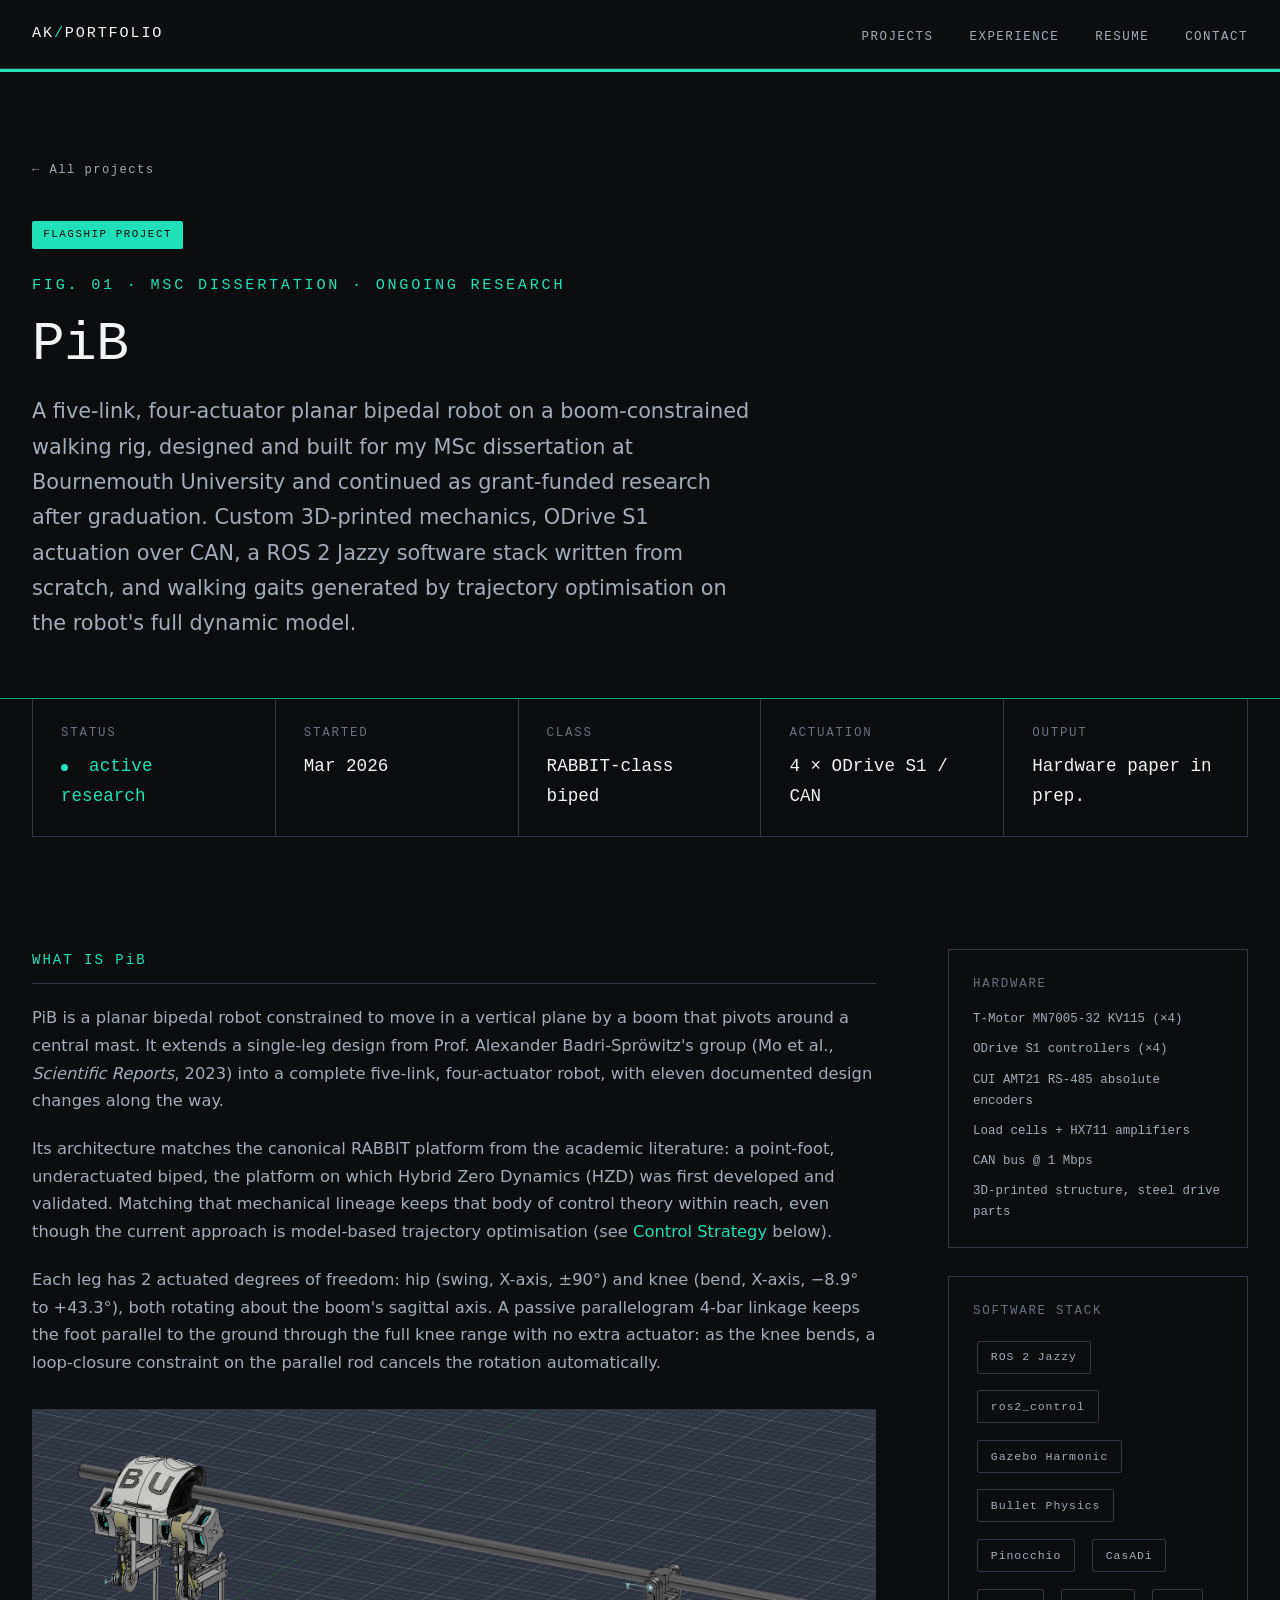
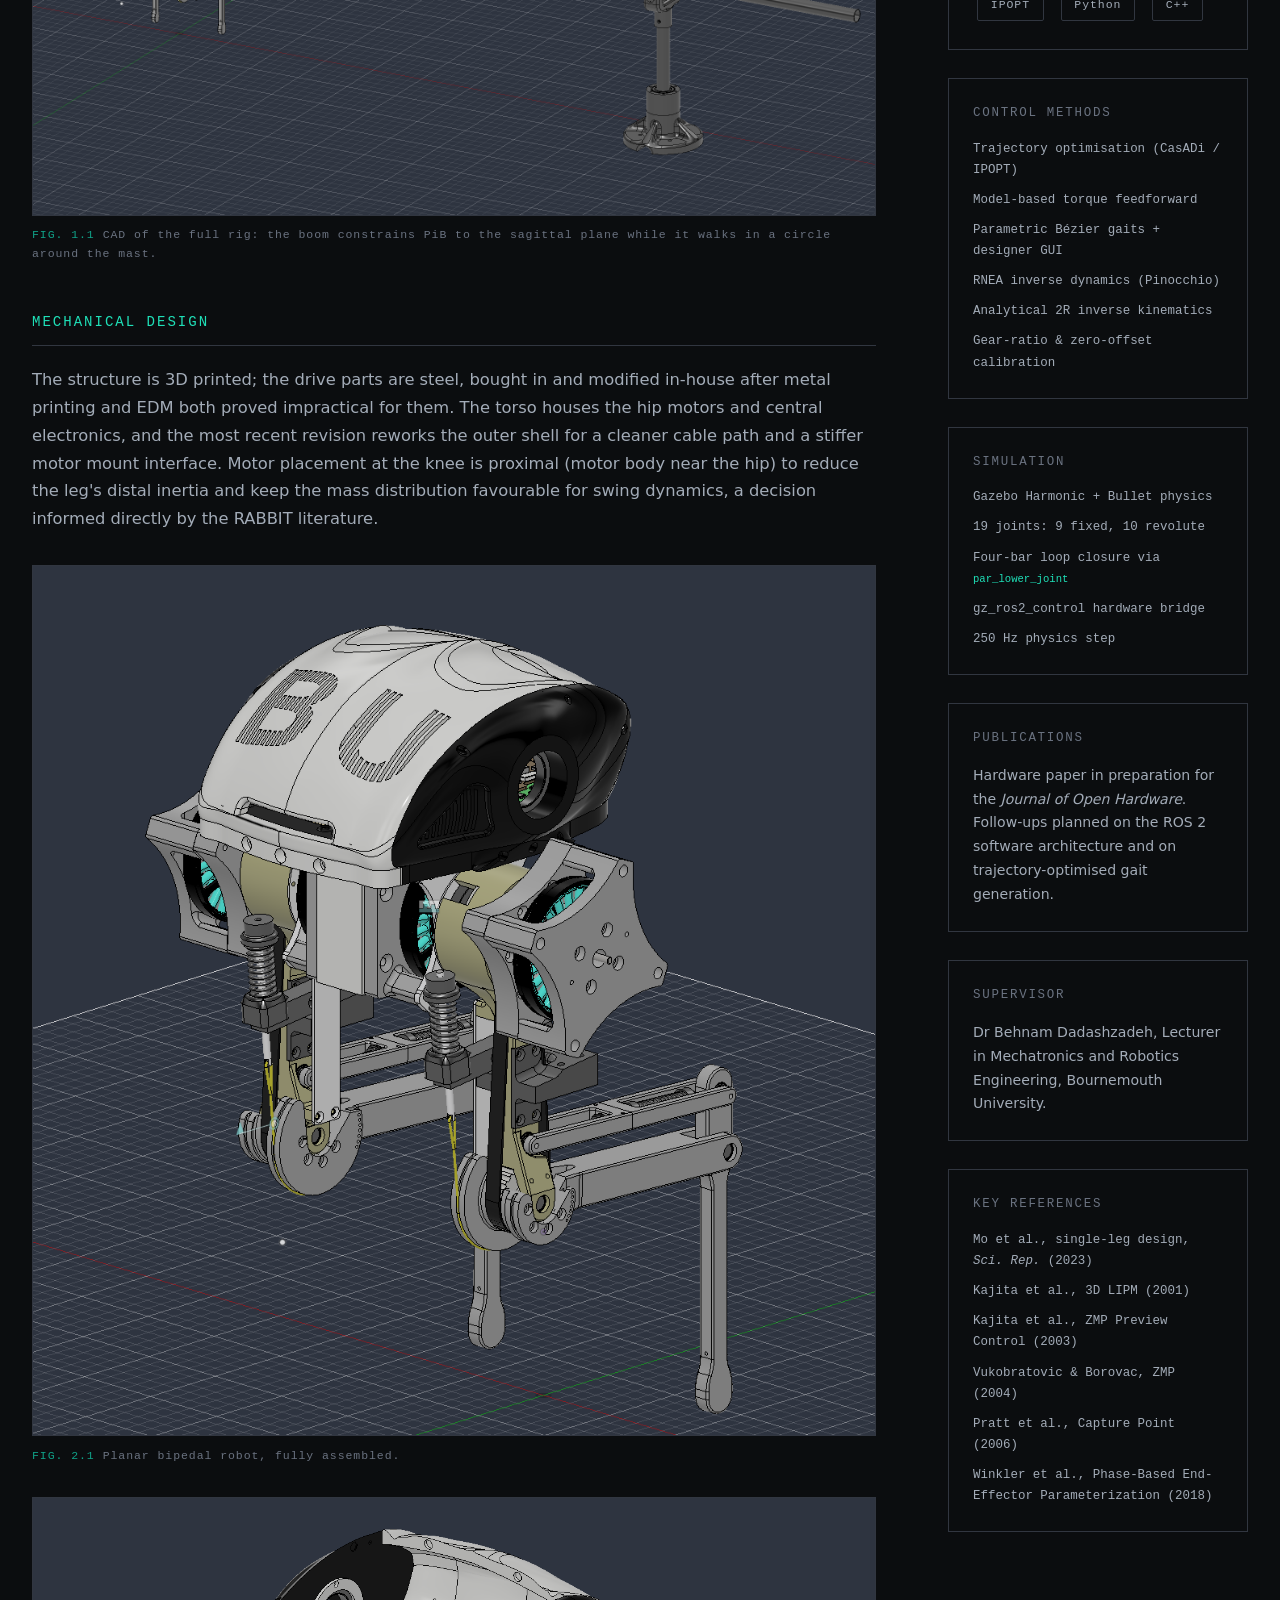
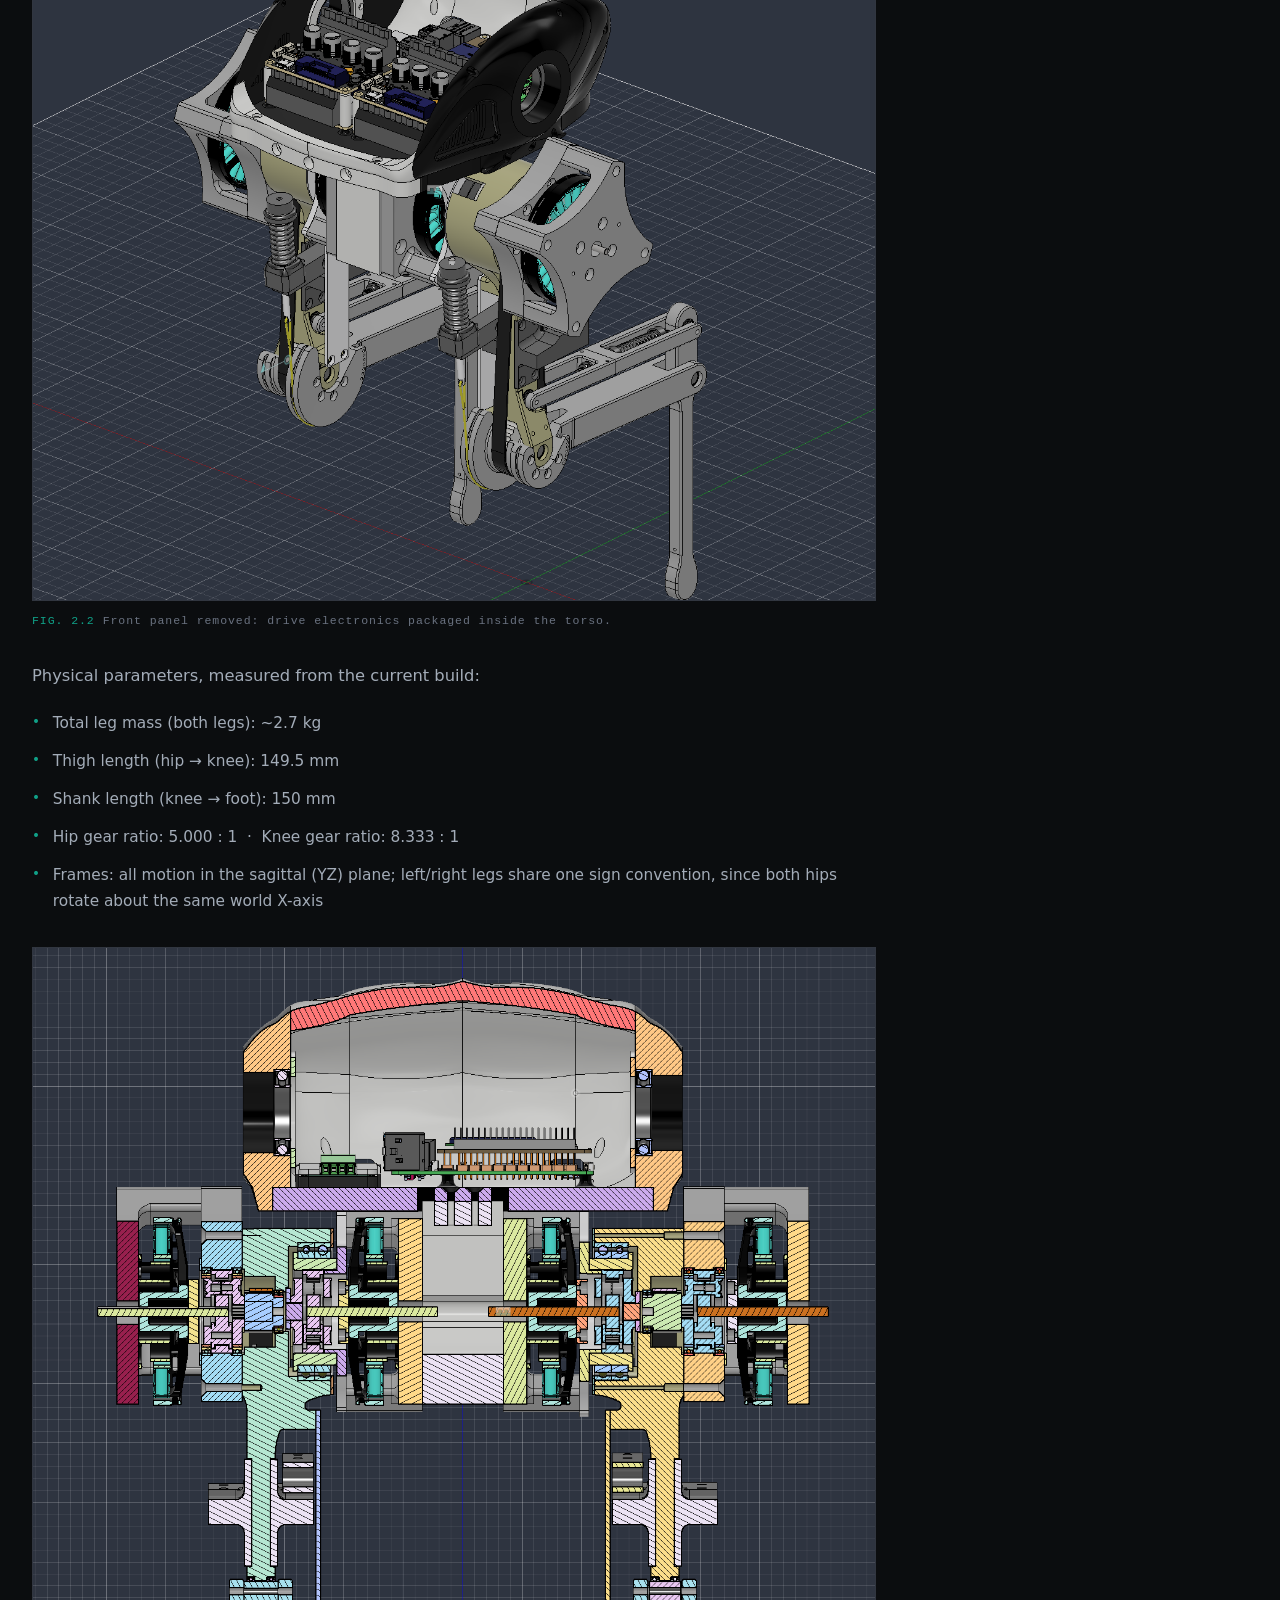
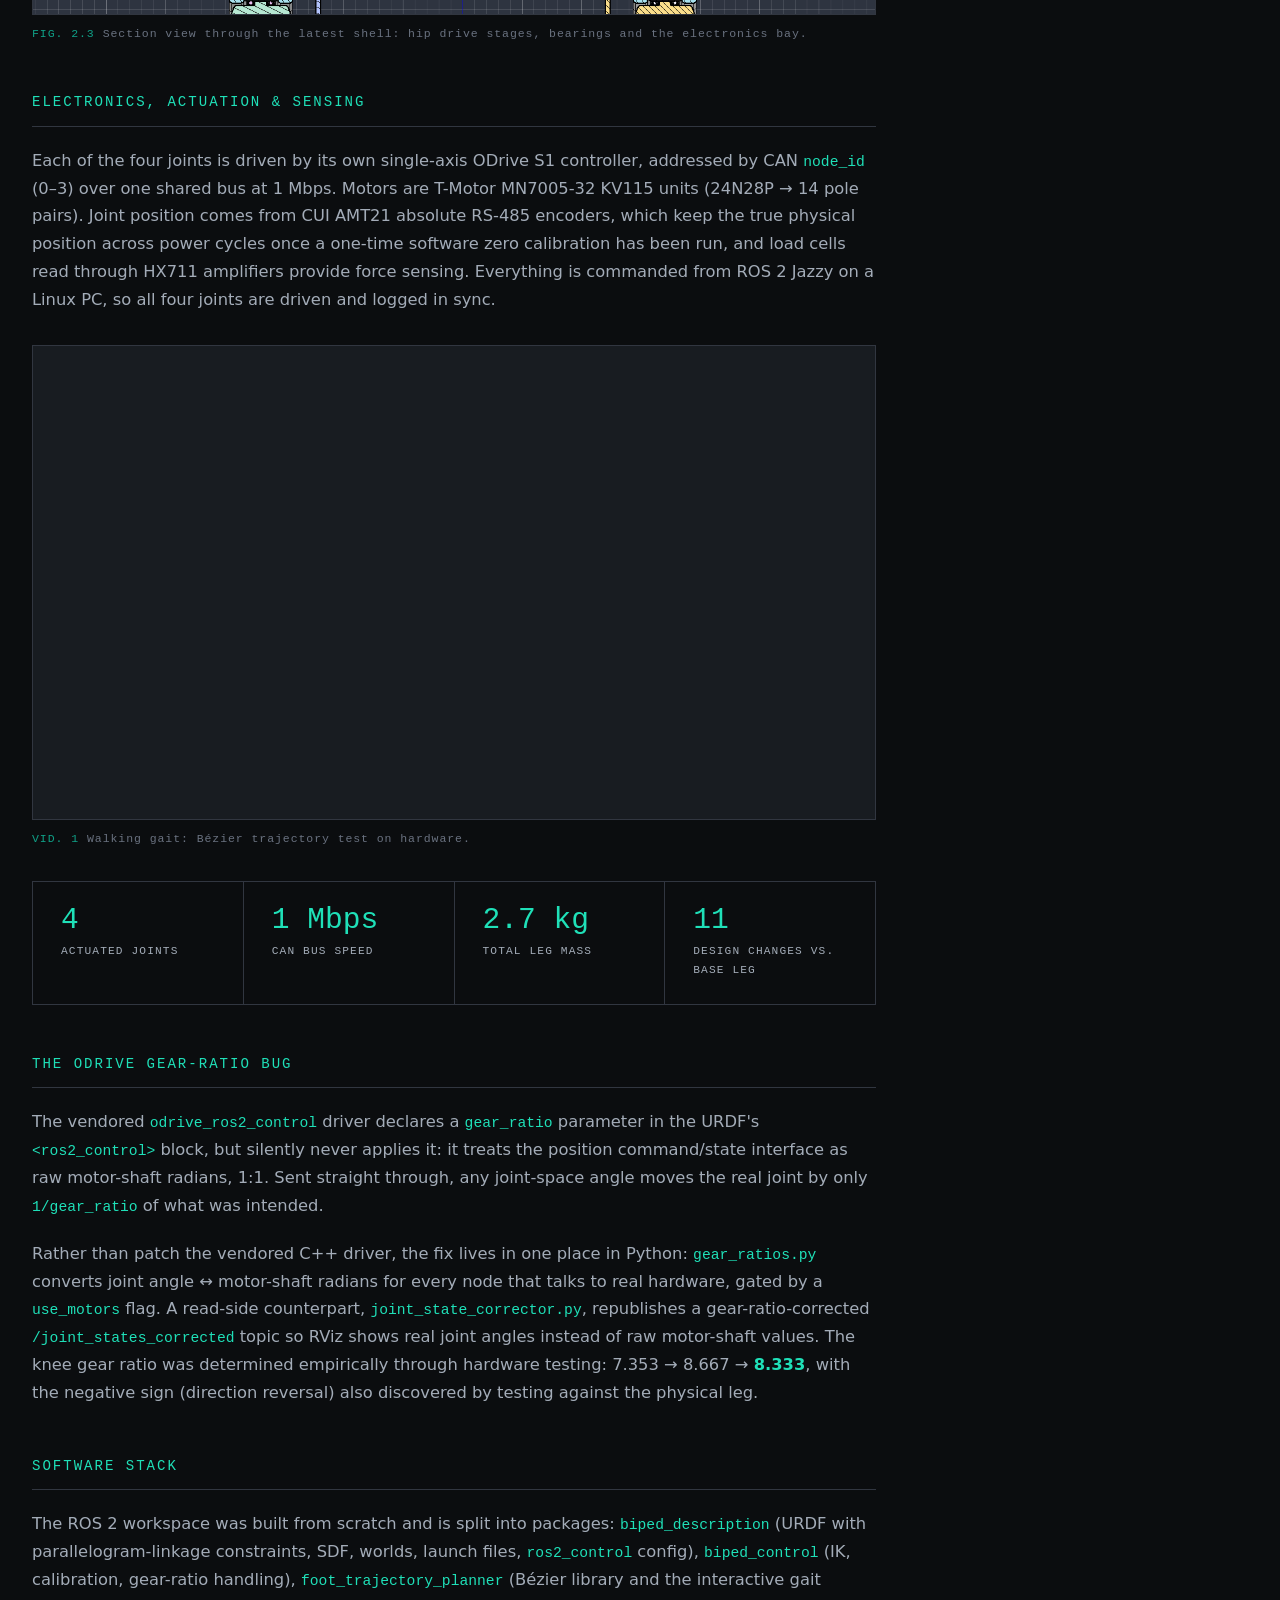
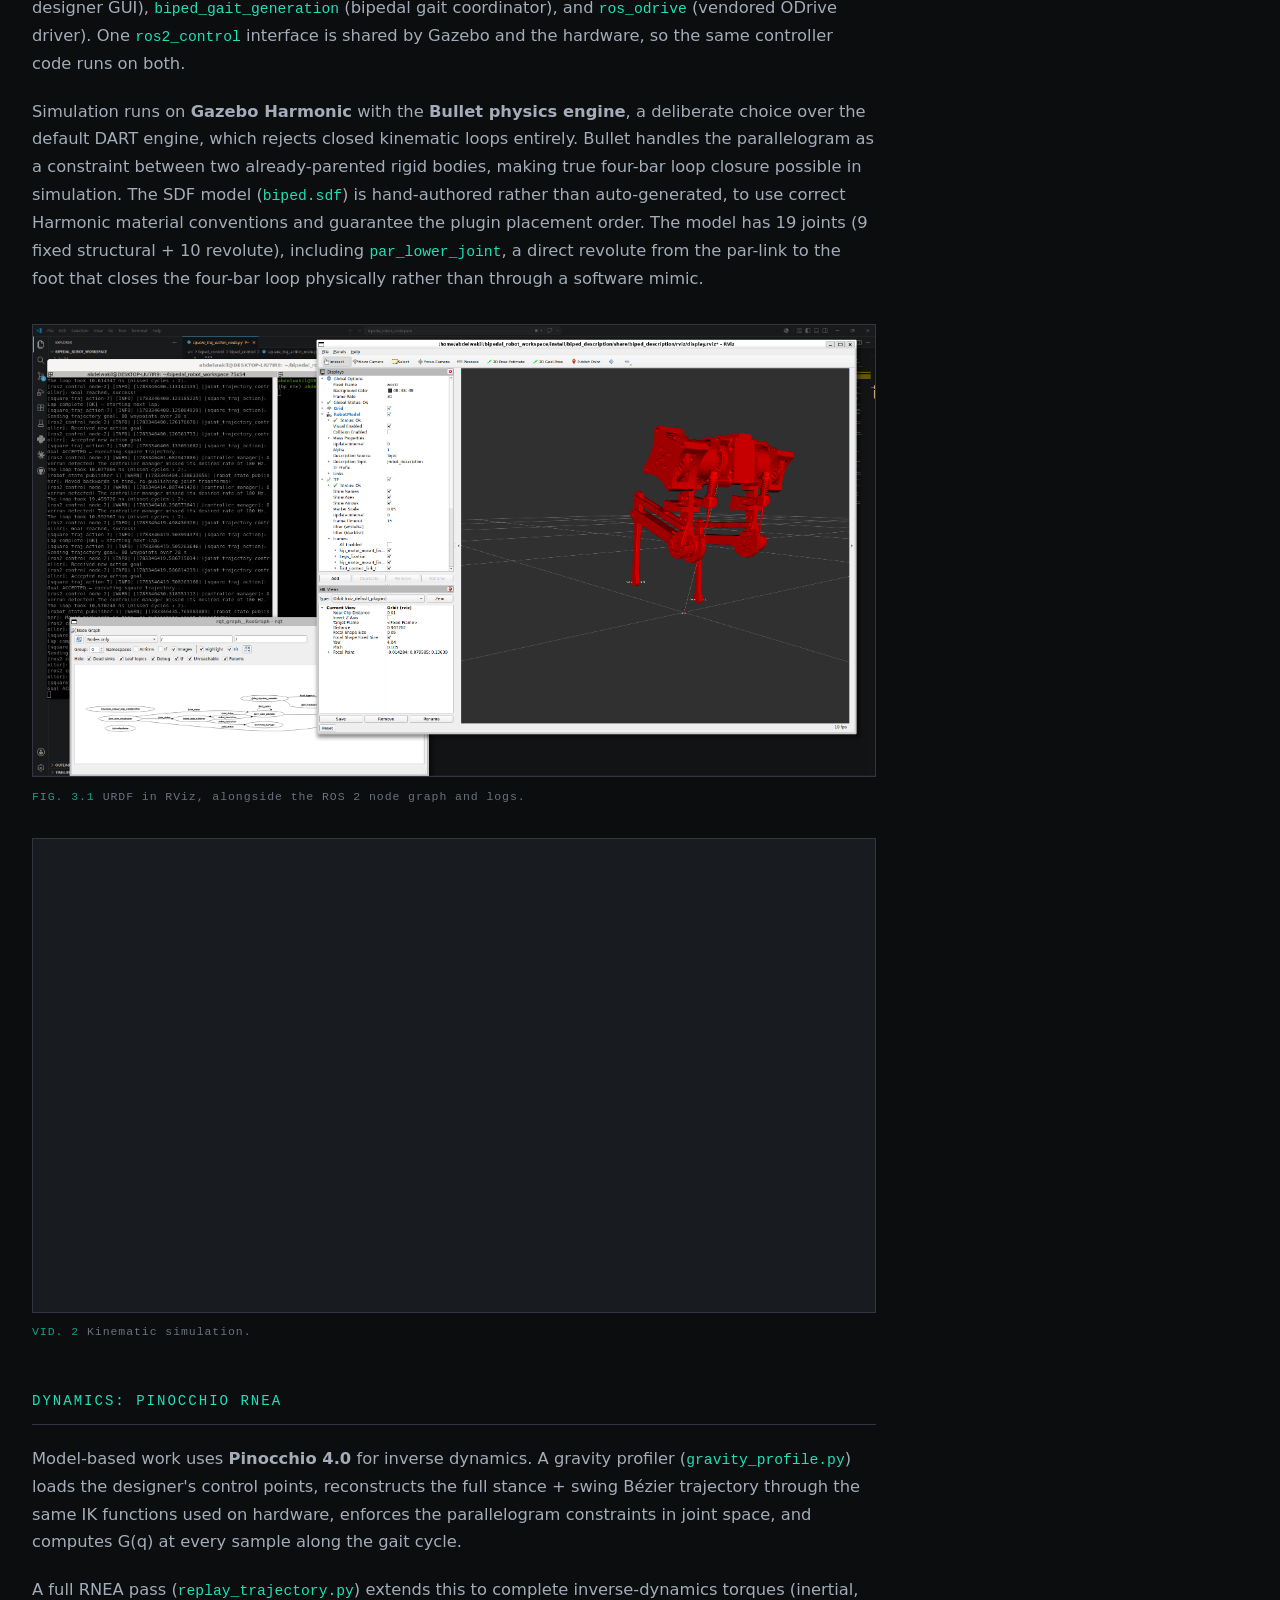
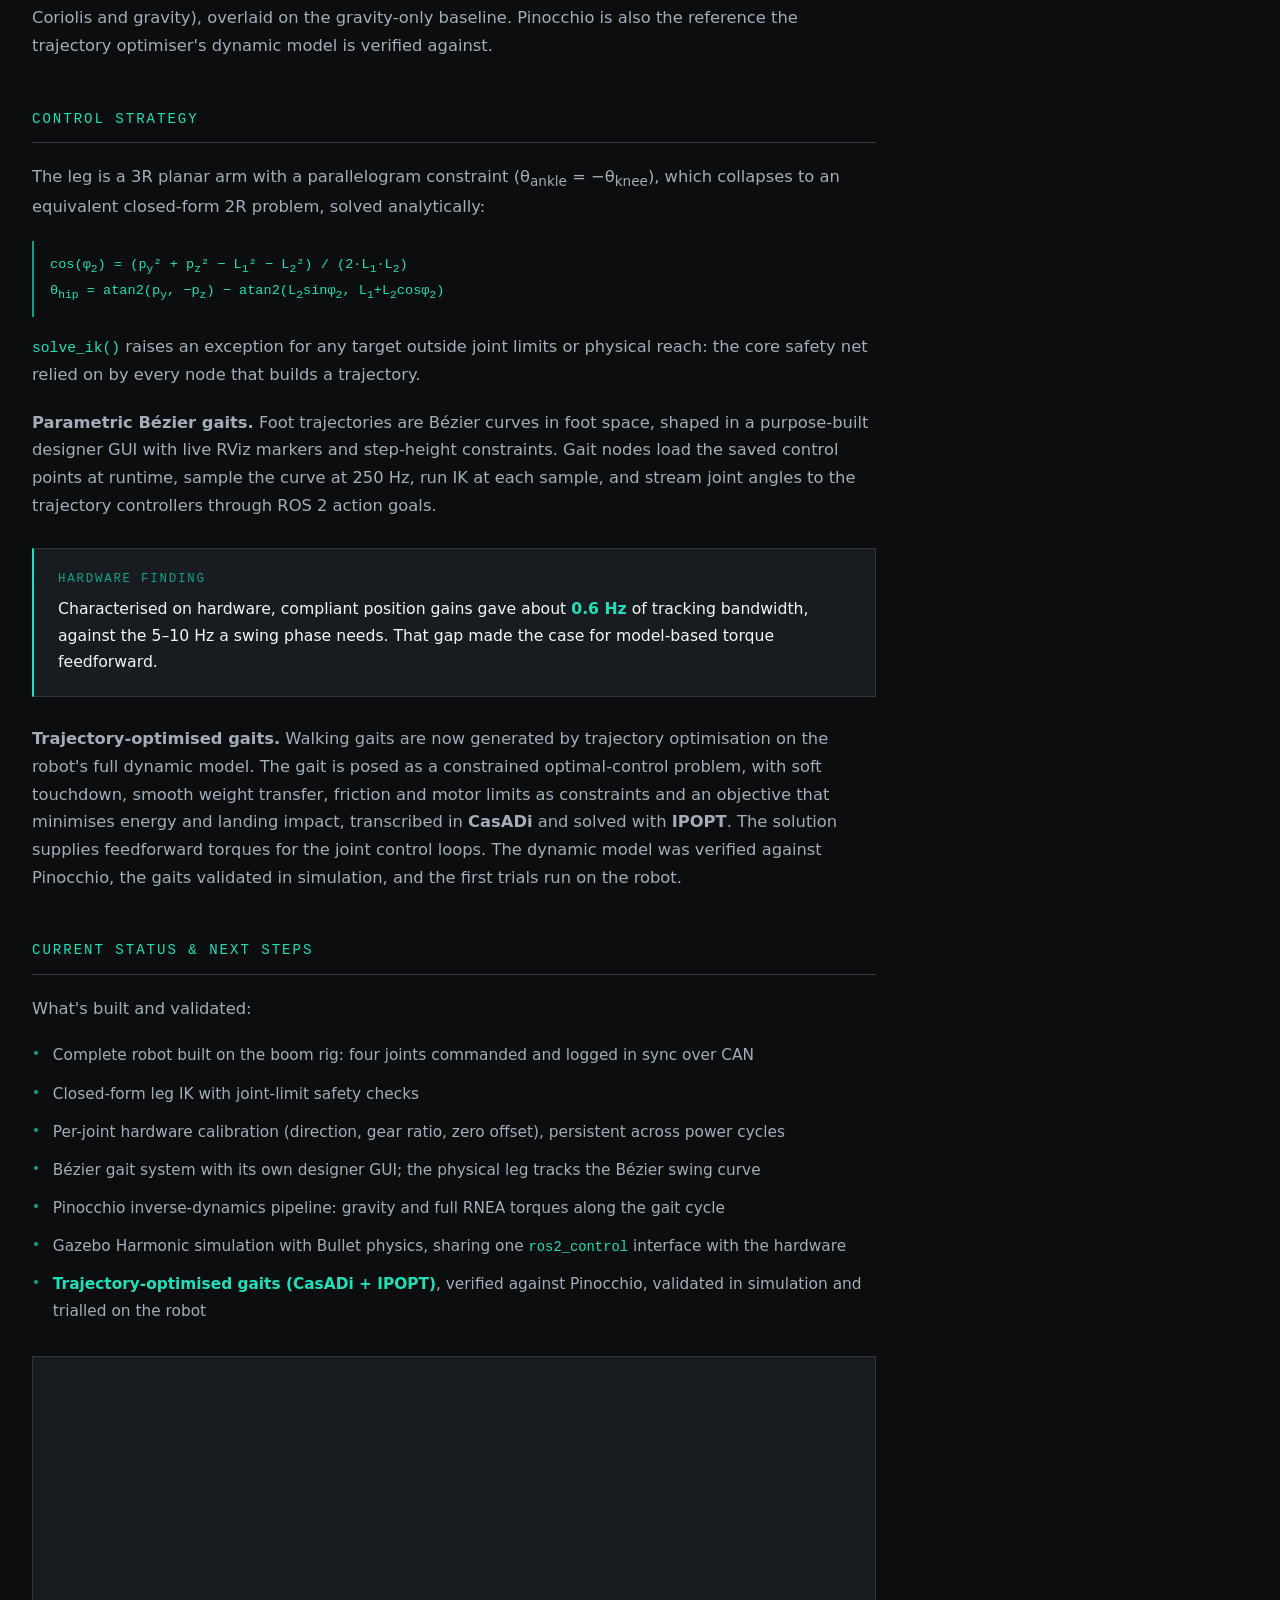
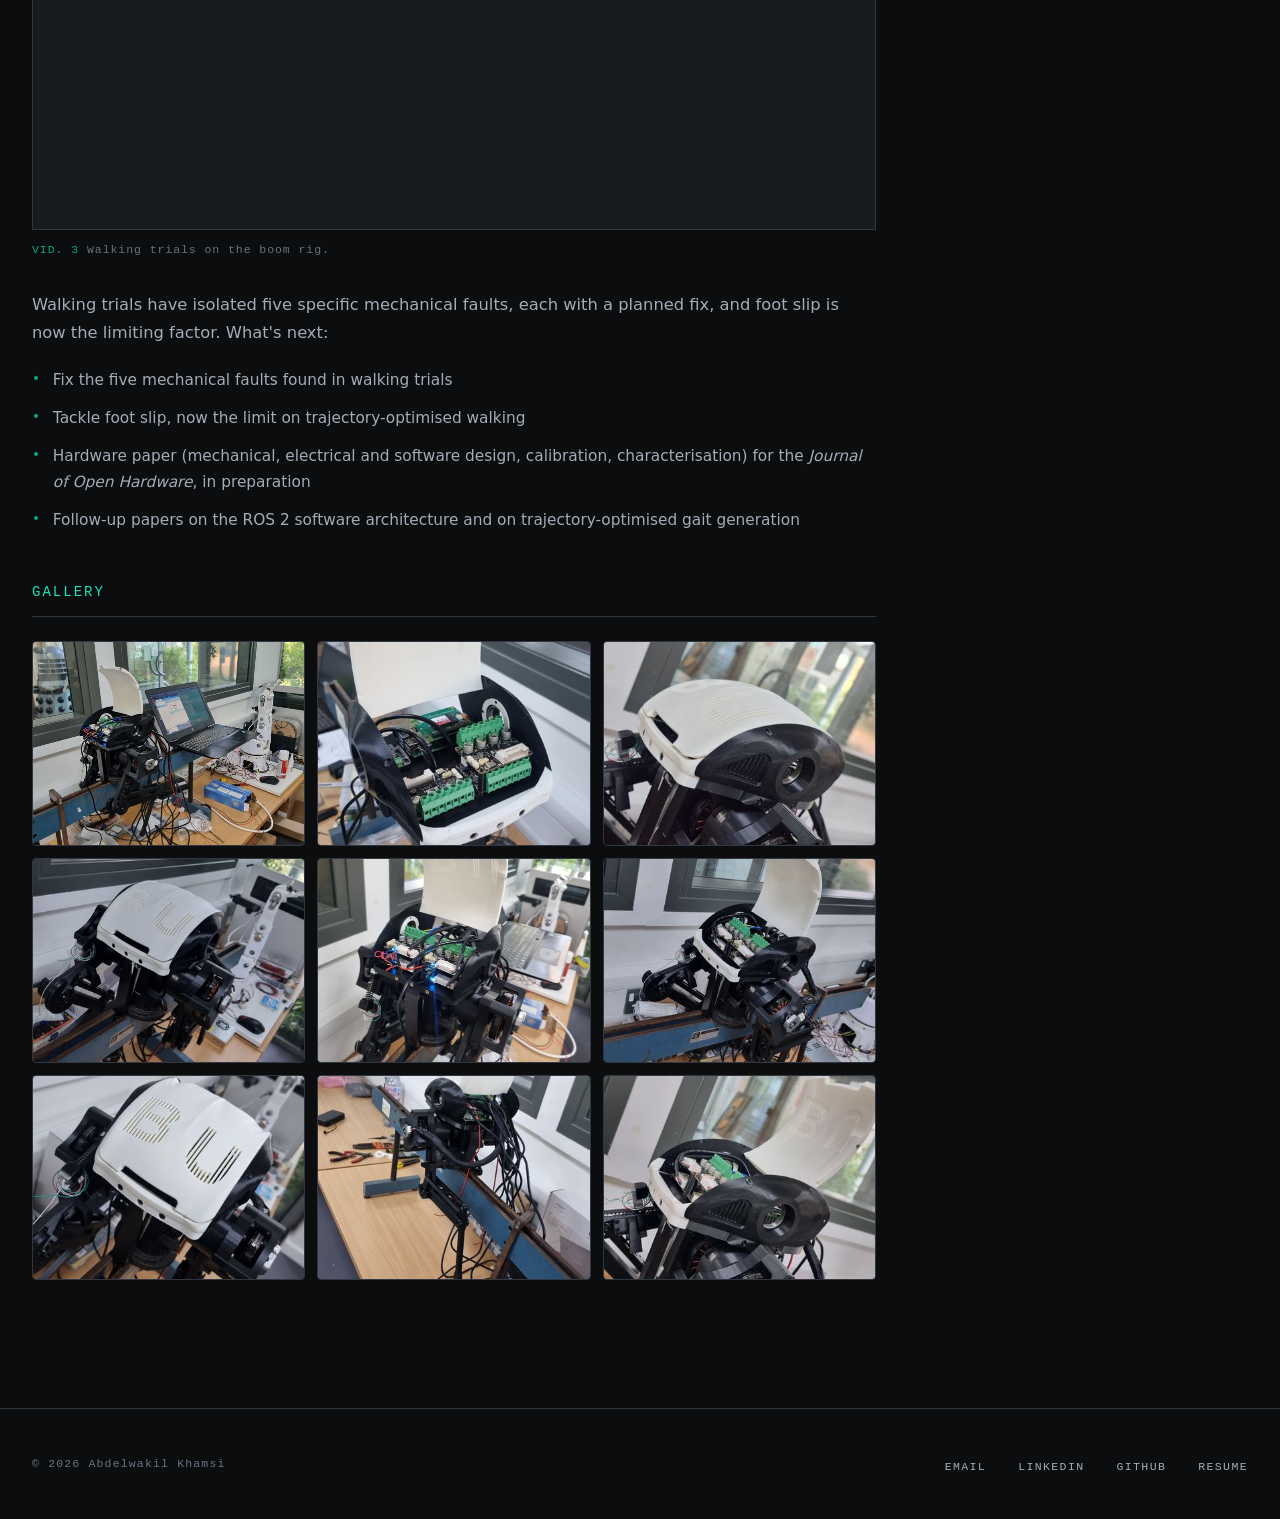
==== commit ec80bc31: "Biped page: new CAD images, video placement, uniform gallery grid - Replace full-rig CAD, torso rend" ====
--- a/projects/biped.html
+++ b/projects/biped.html
@@ -5,8 +5,8 @@
 <meta name="viewport" content="width=device-width, initial-scale=1.0">
 <title>PiB · Abdelwakil Khamsi</title>
 <meta name="description" content="PiB: a five-link, four-actuator planar bipedal robot on a boom-constrained walking rig. Custom mechanics, ODrive/CAN actuation, a ROS 2 stack built from scratch, and walking gaits from trajectory optimisation.">
-<link rel="stylesheet" href="../assets/css/style.css">
-<script src="../assets/js/site.js" defer></script>
+<link rel="stylesheet" href="../assets/css/style.css?v=4">
+<script src="../assets/js/site.js?v=4" defer></script>
 </head>
 <body>
 
@@ -62,33 +62,26 @@
 
     <div class="prose">
 
-      <figure class="figure">
-        <div class="media-block fit" style="aspect-ratio: 16 / 9;">
-          <img src="../assets/img/biped/gallery/web/20260728_174844.jpg" alt="PiB mounted on the boom walking rig in the lab, with the control PC beside it" loading="eager">
-        </div>
-        <figcaption><b>FIG. 1.1</b>PiB on the boom-constrained walking rig in the lab.</figcaption>
-      </figure>
-
       <h2>WHAT IS PiB</h2>
       <p>PiB is a planar bipedal robot constrained to move in a vertical plane by a boom that pivots around a central mast. It extends a single-leg design from Prof. Alexander Badri-Spr&ouml;witz's group (Mo et al., <em>Scientific Reports</em>, 2023) into a complete five-link, four-actuator robot, with eleven documented design changes along the way.</p>
       <p>Its architecture matches the canonical RABBIT platform from the academic literature: a point-foot, underactuated biped, the platform on which Hybrid Zero Dynamics (HZD) was first developed and validated. Matching that mechanical lineage keeps that body of control theory within reach, even though the current approach is model-based trajectory optimisation (see <a href="#control-strategy" style="color:var(--teal)">Control Strategy</a> below).</p>
       <p>Each leg has 2 actuated degrees of freedom: hip (swing, X-axis, &plusmn;90&deg;) and knee (bend, X-axis, &minus;8.9&deg; to +43.3&deg;), both rotating about the boom's sagittal axis. A passive parallelogram 4-bar linkage keeps the foot parallel to the ground through the full knee range with no extra actuator: as the knee bends, a loop-closure constraint on the parallel rod cancels the rotation automatically.</p>
 
       <figure class="figure">
-        <div class="media-block fit" style="aspect-ratio: 1832 / 1046;">
-          <img src="../assets/img/biped/boom_system.png" alt="PiB CAD model mounted on the boom, with the central pivot mast it swings around" loading="lazy">
-        </div>
-        <figcaption><b>FIG. 1.2</b>CAD of the full rig: the boom constrains PiB to the sagittal plane while it walks in a circle around the mast.</figcaption>
+        <div class="media-block fit" style="aspect-ratio: 1974 / 952;">
+          <img src="../assets/img/biped/full_rig_v2.png" alt="CAD of the full rig: PiB fully assembled on the boom, with the central pivot mast it swings around" loading="lazy">
+        </div>
+        <figcaption><b>FIG. 1.1</b>CAD of the full rig: the boom constrains PiB to the sagittal plane while it walks in a circle around the mast.</figcaption>
       </figure>
 
       <h2>MECHANICAL DESIGN</h2>
       <p>The structure is 3D printed; the drive parts are steel, bought in and modified in-house after metal printing and EDM both proved impractical for them. The torso houses the hip motors and central electronics, and the most recent revision reworks the outer shell for a cleaner cable path and a stiffer motor mount interface. Motor placement at the knee is proximal (motor body near the hip) to reduce the leg's distal inertia and keep the mass distribution favourable for swing dynamics, a decision informed directly by the RABBIT literature.</p>
 
       <figure class="figure">
-        <div class="media-block fit" style="aspect-ratio: 1352 / 1140;">
-          <img src="../assets/img/biped/torso_update.png" alt="PiB CAD: updated torso shell design, close-up isometric view" loading="lazy">
-        </div>
-        <figcaption><b>FIG. 2.1</b>Latest torso shell revision.</figcaption>
+        <div class="media-block fit" style="aspect-ratio: 1043 / 1077;">
+          <img src="../assets/img/biped/planar_bipedal_robot.png" alt="PiB planar bipedal robot, fully assembled CAD, isometric view" loading="lazy">
+        </div>
+        <figcaption><b>FIG. 2.1</b>Planar bipedal robot, fully assembled.</figcaption>
       </figure>
 
       <figure class="figure">
@@ -108,10 +101,10 @@
       </ul>
 
       <figure class="figure">
-        <div class="media-block fit" style="aspect-ratio: 2259 / 1145;">
-          <img src="../assets/img/biped/Section_view_cropped.png" alt="PiB CAD section view showing the parallelogram leg mechanism and internal torso components" loading="lazy">
-        </div>
-        <figcaption><b>FIG. 2.3</b>Section view: the parallelogram leg linkage and the internal torso layout.</figcaption>
+        <div class="media-block fit" style="aspect-ratio: 1405 / 1112;">
+          <img src="../assets/img/biped/section_view_v2.png" alt="PiB CAD section view through the latest torso shell, showing the hip drive stages, bearings and electronics bay" loading="lazy">
+        </div>
+        <figcaption><b>FIG. 2.3</b>Section view through the latest shell: hip drive stages, bearings and the electronics bay.</figcaption>
       </figure>
 
       <!--
@@ -158,7 +151,7 @@
         <div class="media-block fit" style="aspect-ratio: 16 / 9;">
           <iframe src="https://www.youtube.com/embed/aQFGWMCPwBw" title="PiB bipedal robot: Bezier gait trajectory test" loading="lazy" referrerpolicy="strict-origin-when-cross-origin" allow="accelerometer; autoplay; clipboard-write; encrypted-media; gyroscope; picture-in-picture; web-share" allowfullscreen></iframe>
         </div>
-        <figcaption><b>VID. 1</b>B&eacute;zier gait trajectory test on hardware.</figcaption>
+        <figcaption><b>VID. 1</b>Walking gait: B&eacute;zier trajectory test on hardware.</figcaption>
       </figure>
 
       <div class="stat-row">
@@ -193,6 +186,13 @@
           <img src="../assets/img/biped/rviz.png" alt="PiB URDF visualised in RViz, with ROS 2 terminal logs and the node graph" loading="lazy">
         </div>
         <figcaption><b>FIG. 3.1</b>URDF in RViz, alongside the ROS 2 node graph and logs.</figcaption>
+      </figure>
+
+      <figure class="figure">
+        <div class="media-block fit" style="aspect-ratio: 16 / 9;">
+          <iframe src="https://www.youtube.com/embed/oR-d7k2da8E" title="PiB bipedal robot: kinematic simulation" loading="lazy" referrerpolicy="strict-origin-when-cross-origin" allow="accelerometer; autoplay; clipboard-write; encrypted-media; gyroscope; picture-in-picture; web-share" allowfullscreen></iframe>
+        </div>
+        <figcaption><b>VID. 2</b>Kinematic simulation.</figcaption>
       </figure>
 
       <h2>DYNAMICS: PINOCCHIO RNEA</h2>
@@ -226,6 +226,13 @@
         <li>Gazebo Harmonic simulation with Bullet physics, sharing one <code>ros2_control</code> interface with the hardware</li>
         <li><strong style="color:var(--teal)">Trajectory-optimised gaits (CasADi + IPOPT)</strong>, verified against Pinocchio, validated in simulation and trialled on the robot</li>
       </ul>
+      <figure class="figure">
+        <div class="media-block fit" style="aspect-ratio: 16 / 9;">
+          <iframe src="https://www.youtube.com/embed/beHfALL0_go" title="PiB bipedal robot: walking trials" loading="lazy" referrerpolicy="strict-origin-when-cross-origin" allow="accelerometer; autoplay; clipboard-write; encrypted-media; gyroscope; picture-in-picture; web-share" allowfullscreen></iframe>
+        </div>
+        <figcaption><b>VID. 3</b>Walking trials on the boom rig.</figcaption>
+      </figure>
+
       <p>Walking trials have isolated five specific mechanical faults, each with a planned fix, and foot slip is now the limiting factor. What's next:</p>
       <ul>
         <li>Fix the five mechanical faults found in walking trials</li>
@@ -236,16 +243,13 @@
 
       <h2>GALLERY</h2>
 
-      <figure class="figure">
-        <div class="media-block fit" style="aspect-ratio: 16 / 9;">
-          <iframe src="https://www.youtube.com/embed/oR-d7k2da8E" title="PiB bipedal robot demo" loading="lazy" referrerpolicy="strict-origin-when-cross-origin" allow="accelerometer; autoplay; clipboard-write; encrypted-media; gyroscope; picture-in-picture; web-share" allowfullscreen></iframe>
-        </div>
-        <figcaption><b>VID. 2</b>PiB demo.</figcaption>
-      </figure>
-
       <div class="gallery">
-        <a class="gallery-item feature" href="../assets/img/biped/gallery/web/1.jpg">
-          <img src="../assets/img/biped/gallery/web/1.jpg" alt="PiB with the torso shell open, showing the drive electronics" width="405" height="720" loading="lazy">
+        <a class="gallery-item" href="../assets/img/biped/gallery/web/20260728_174844.jpg">
+          <img src="../assets/img/biped/gallery/thumb/20260728_174844.jpg" alt="PiB mounted on the boom walking rig in the lab, with the control PC beside it" width="720" height="405" loading="lazy">
+          <figcaption>Development phase: PiB on the boom rig with the control PC.</figcaption>
+        </a>
+        <a class="gallery-item" href="../assets/img/biped/gallery/web/1.jpg">
+          <img src="../assets/img/biped/gallery/thumb/1.jpg" alt="PiB with the torso shell open, showing the drive electronics" width="405" height="720" loading="lazy">
           <figcaption>Torso shell open: drive electronics on the deck.</figcaption>
         </a>
         <a class="gallery-item" href="../assets/img/biped/gallery/web/20260723_180110.jpg">
@@ -256,7 +260,7 @@
           <img src="../assets/img/biped/gallery/thumb/20260723_180040.jpg" alt="PiB on the boom rig, side view with the shell closed" width="405" height="720" loading="lazy">
           <figcaption>On the boom rig, shell closed.</figcaption>
         </a>
-        <a class="gallery-item wide" href="../assets/img/biped/gallery/web/20260728_174848.jpg">
+        <a class="gallery-item" href="../assets/img/biped/gallery/web/20260728_174848.jpg">
           <img src="../assets/img/biped/gallery/thumb/20260728_174848.jpg" alt="PiB powered up, with status LEDs lit on the electronics" width="720" height="405" loading="lazy">
           <figcaption>Powered up for a test run.</figcaption>
         </a>
--- a/assets/css/style.css
+++ b/assets/css/style.css
@@ -507,13 +507,10 @@
   .anim-grid { grid-template-columns: 1fr; }
 }
 
-/* photo gallery: even grid of 3:4 tiles; .feature spans 2x2 and
-   .wide spans 2 columns, so 1 feature + 1 wide + 6 tiles fill 12 cells
-   on both the 3-column and the 2-column layout */
+/* photo gallery: uniform grid of equal tiles, click to enlarge */
 .gallery {
   display: grid;
   grid-template-columns: repeat(3, 1fr);
-  grid-auto-flow: dense;
   gap: .75rem;
   margin: 1.5rem 0 2rem;
 }
@@ -523,14 +520,13 @@
 .gallery-item {
   display: block;
   position: relative;
-  aspect-ratio: 3 / 4;
+  aspect-ratio: 4 / 3;
   overflow: hidden;
   border: 1px solid var(--border);
+  border-radius: 4px;
   background: var(--surface);
   cursor: zoom-in;
 }
-.gallery-item.feature { grid-column: span 2; grid-row: span 2; }
-.gallery-item.wide    { grid-column: span 2; aspect-ratio: 3 / 2; }
 .gallery-item img {
   position: absolute;
   inset: 0;
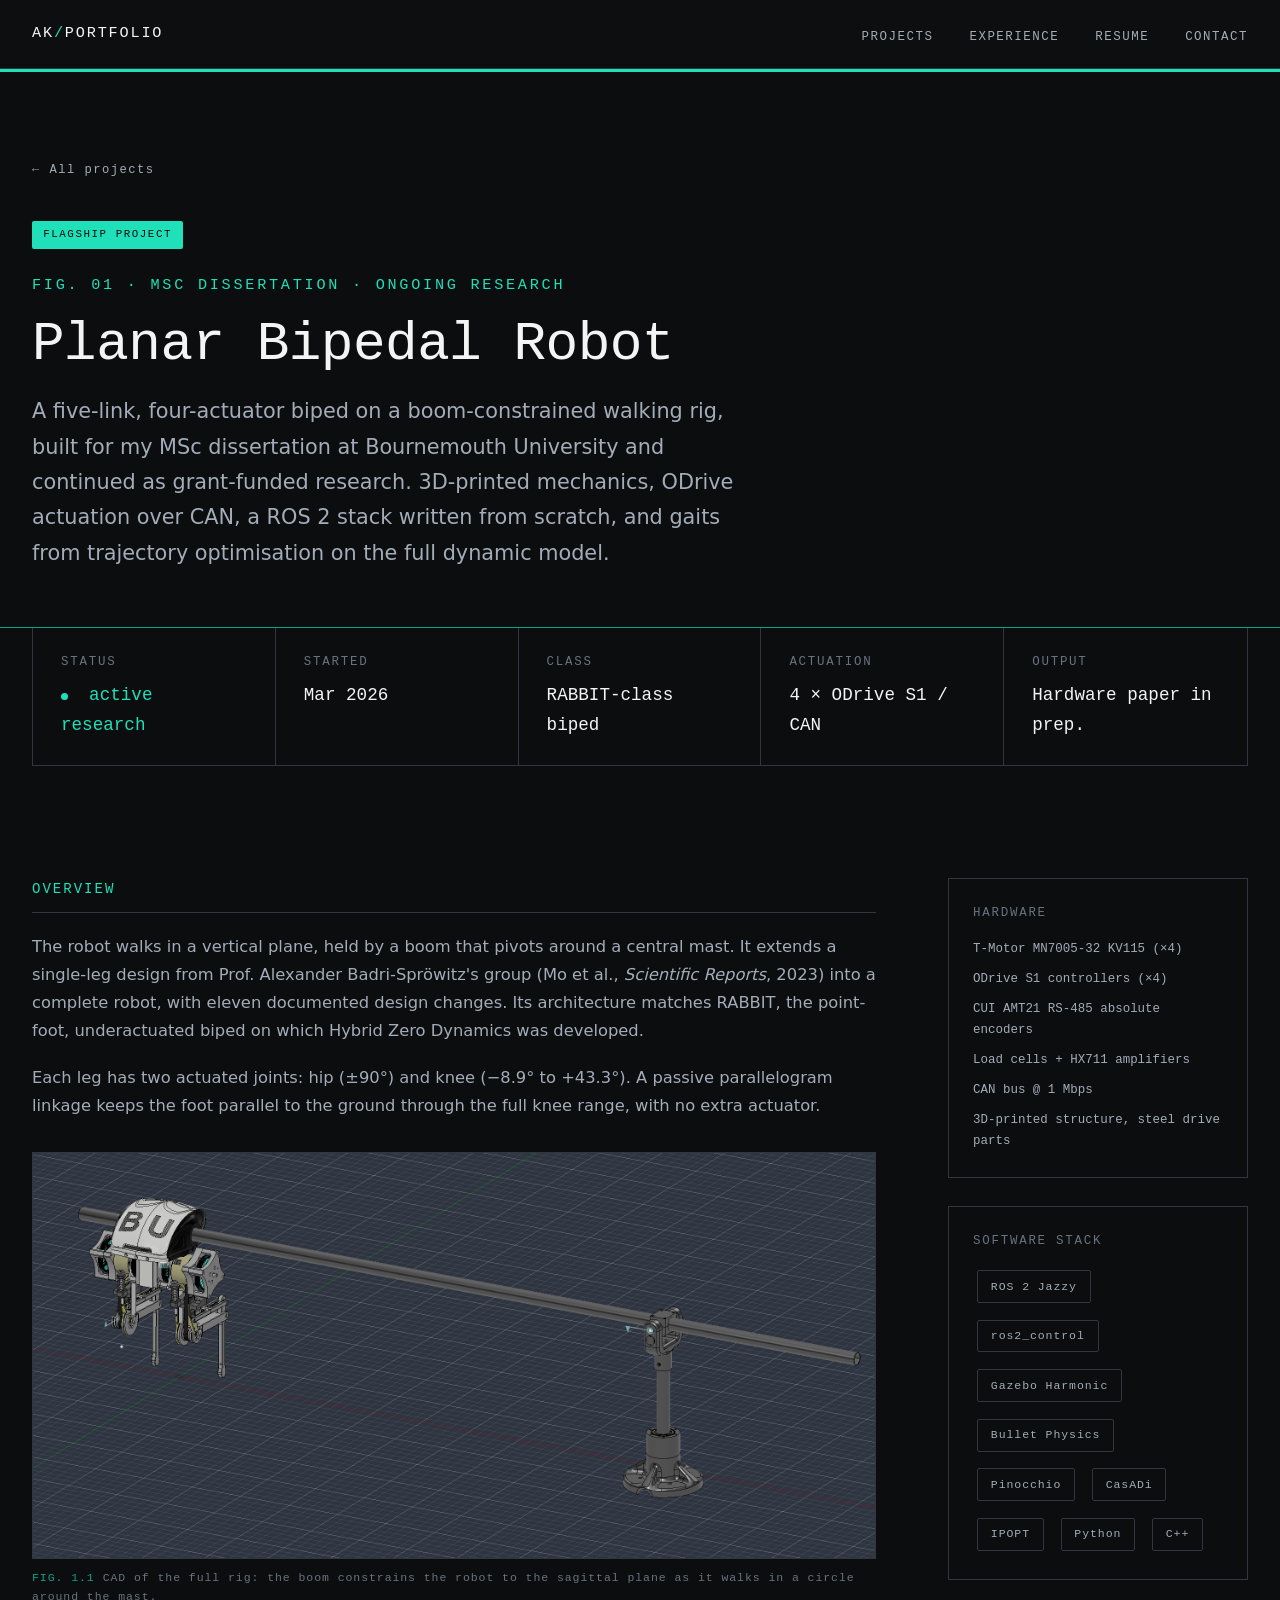
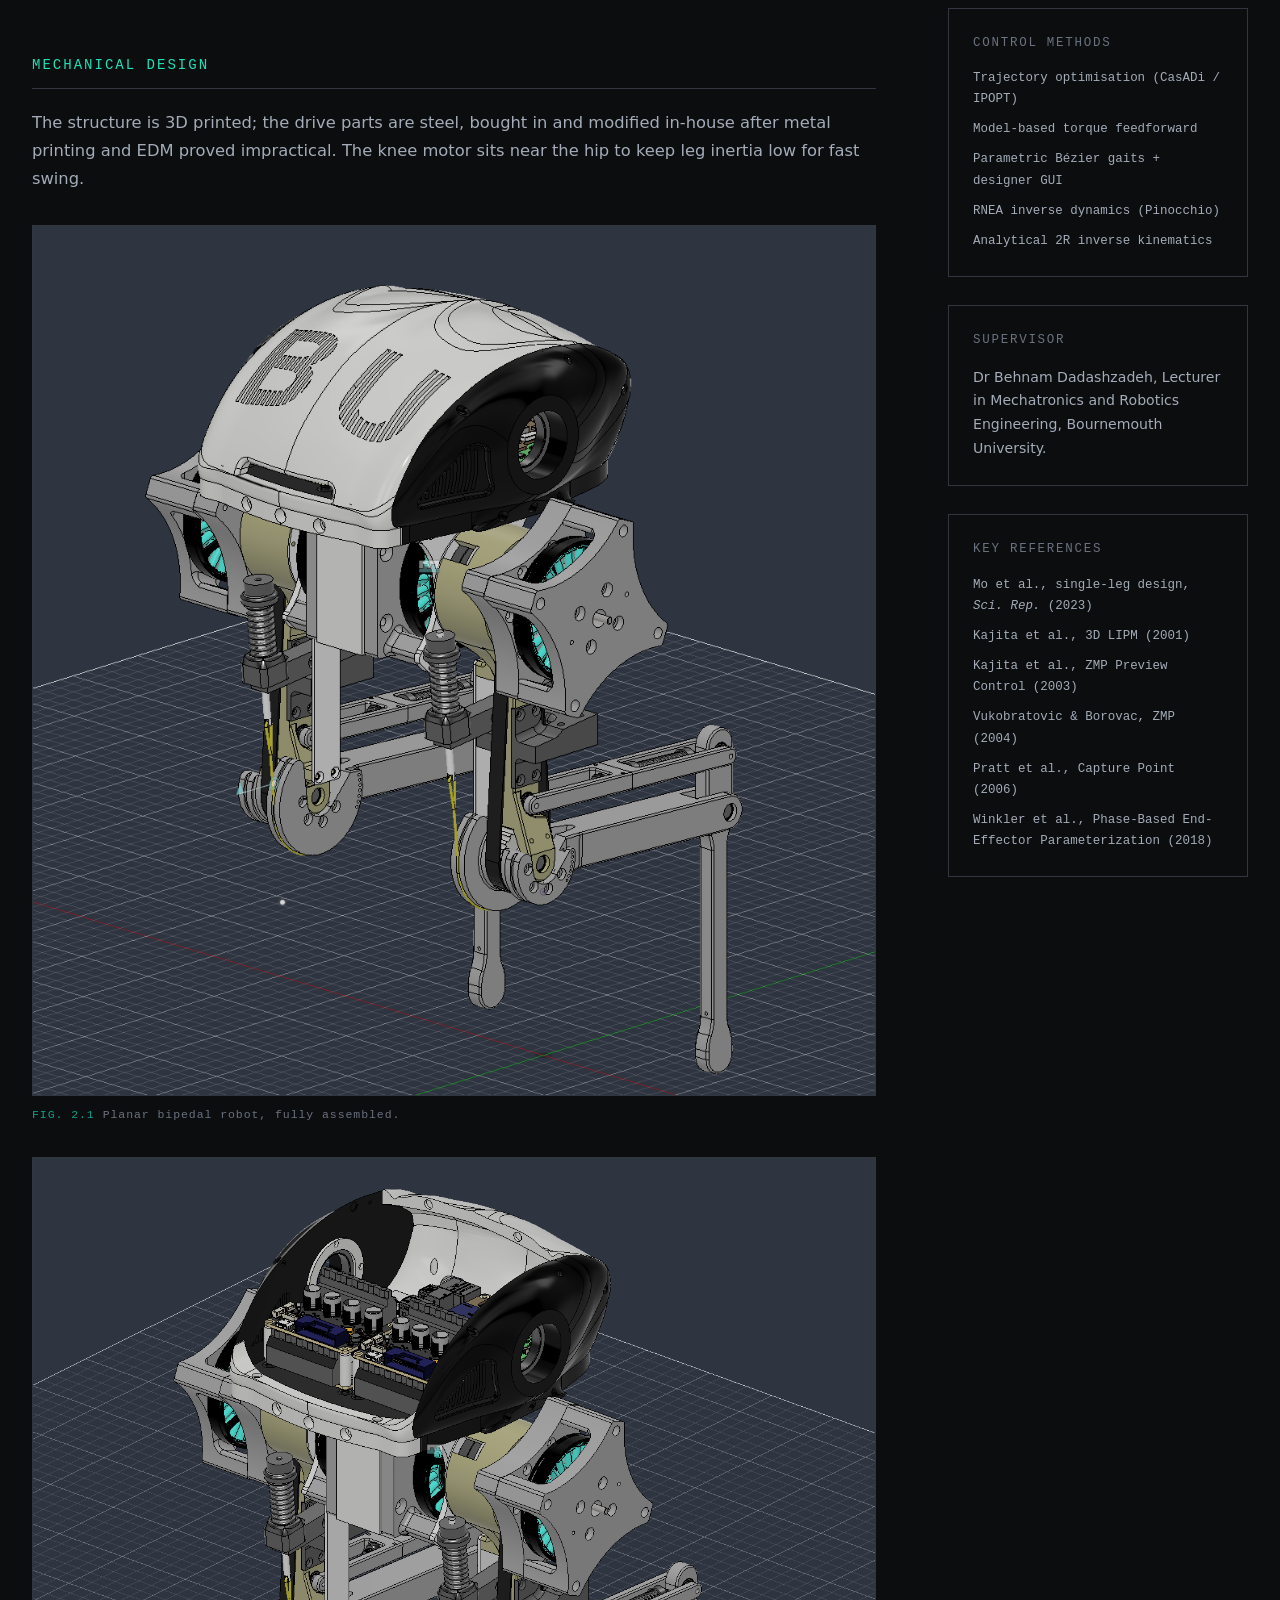
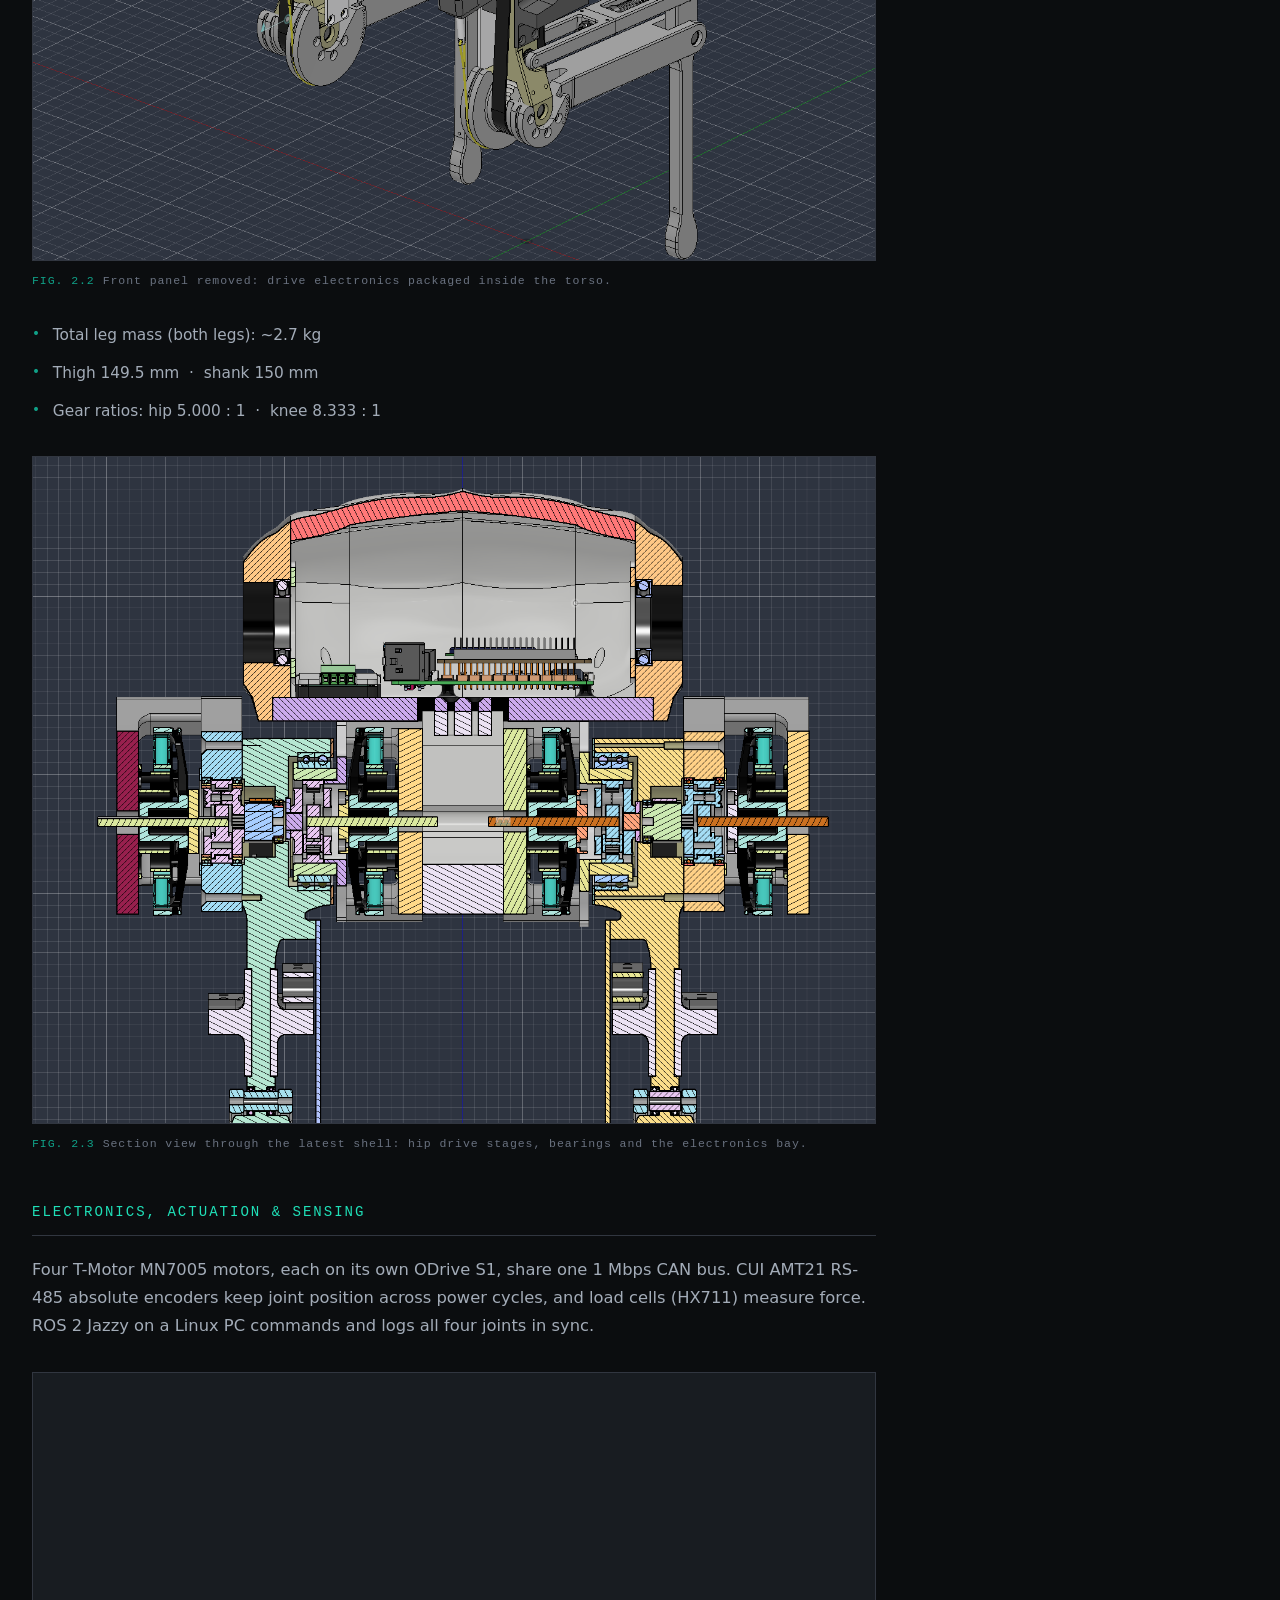
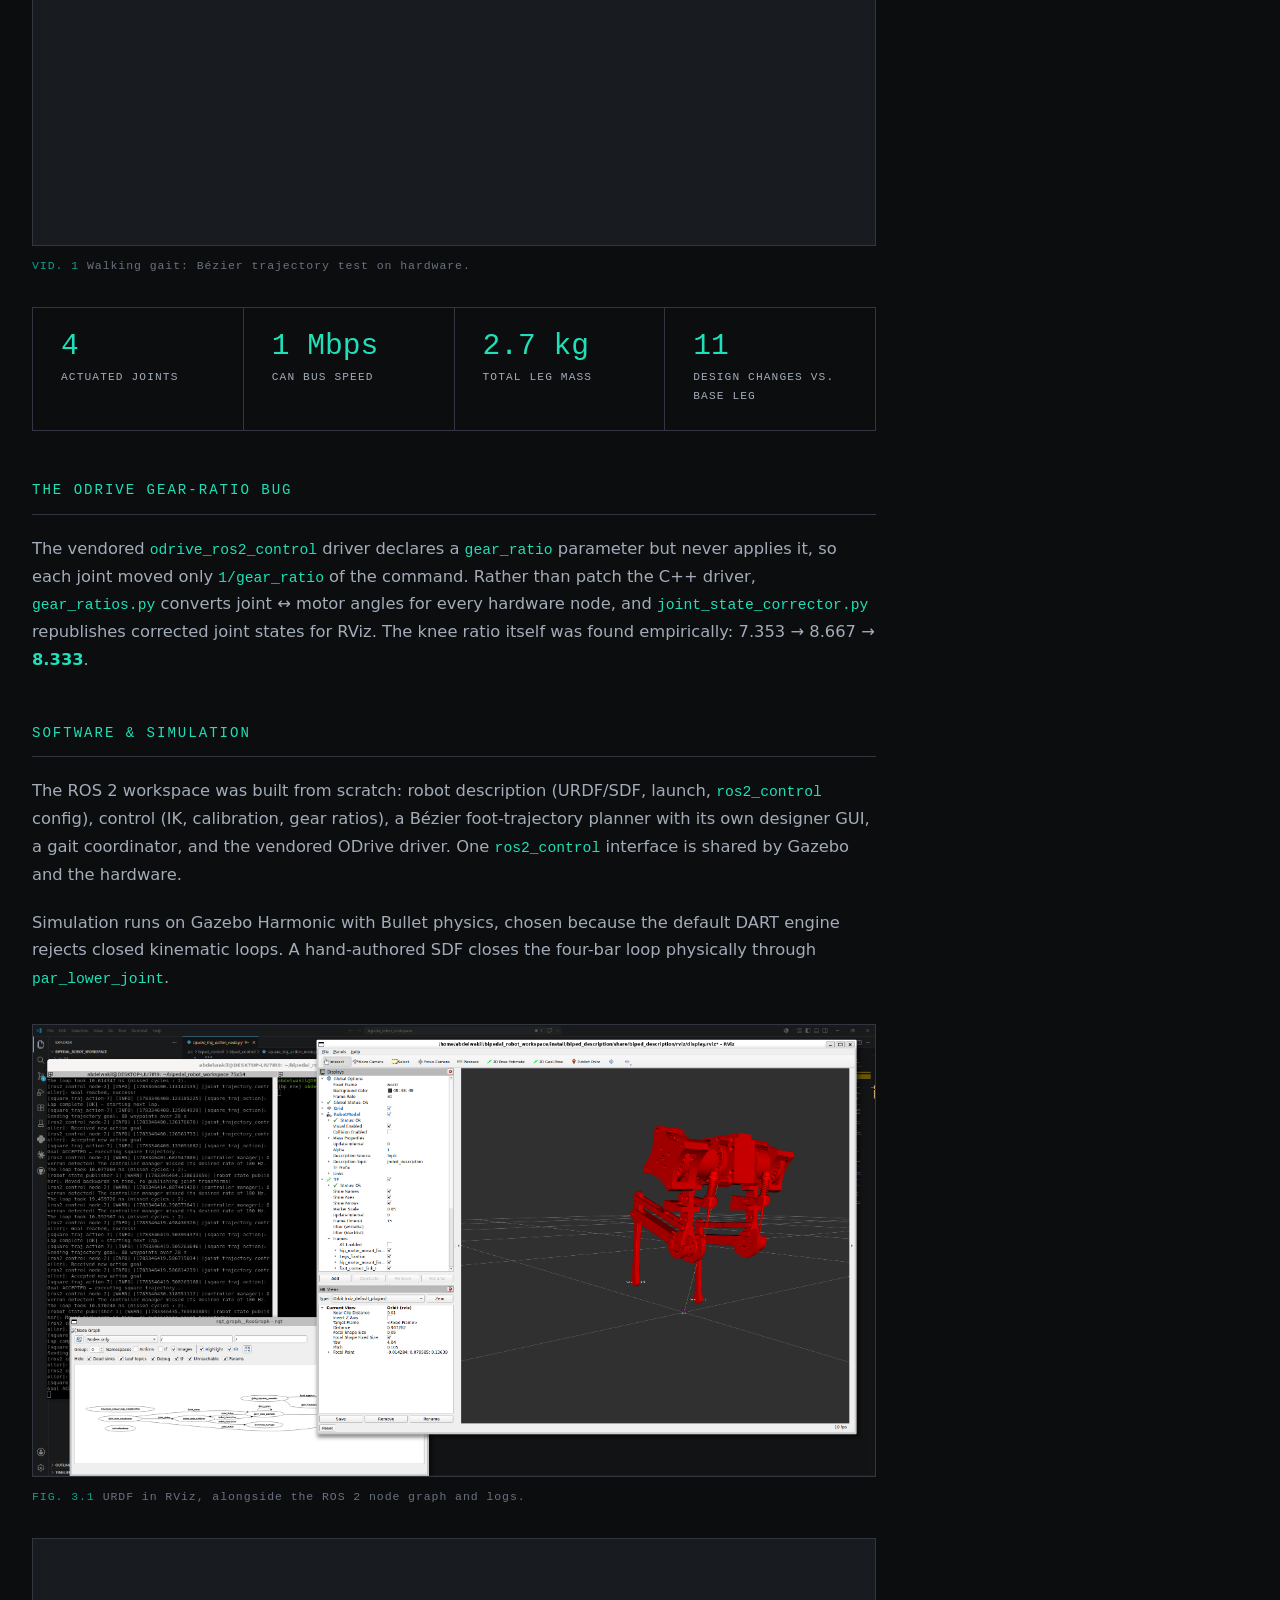
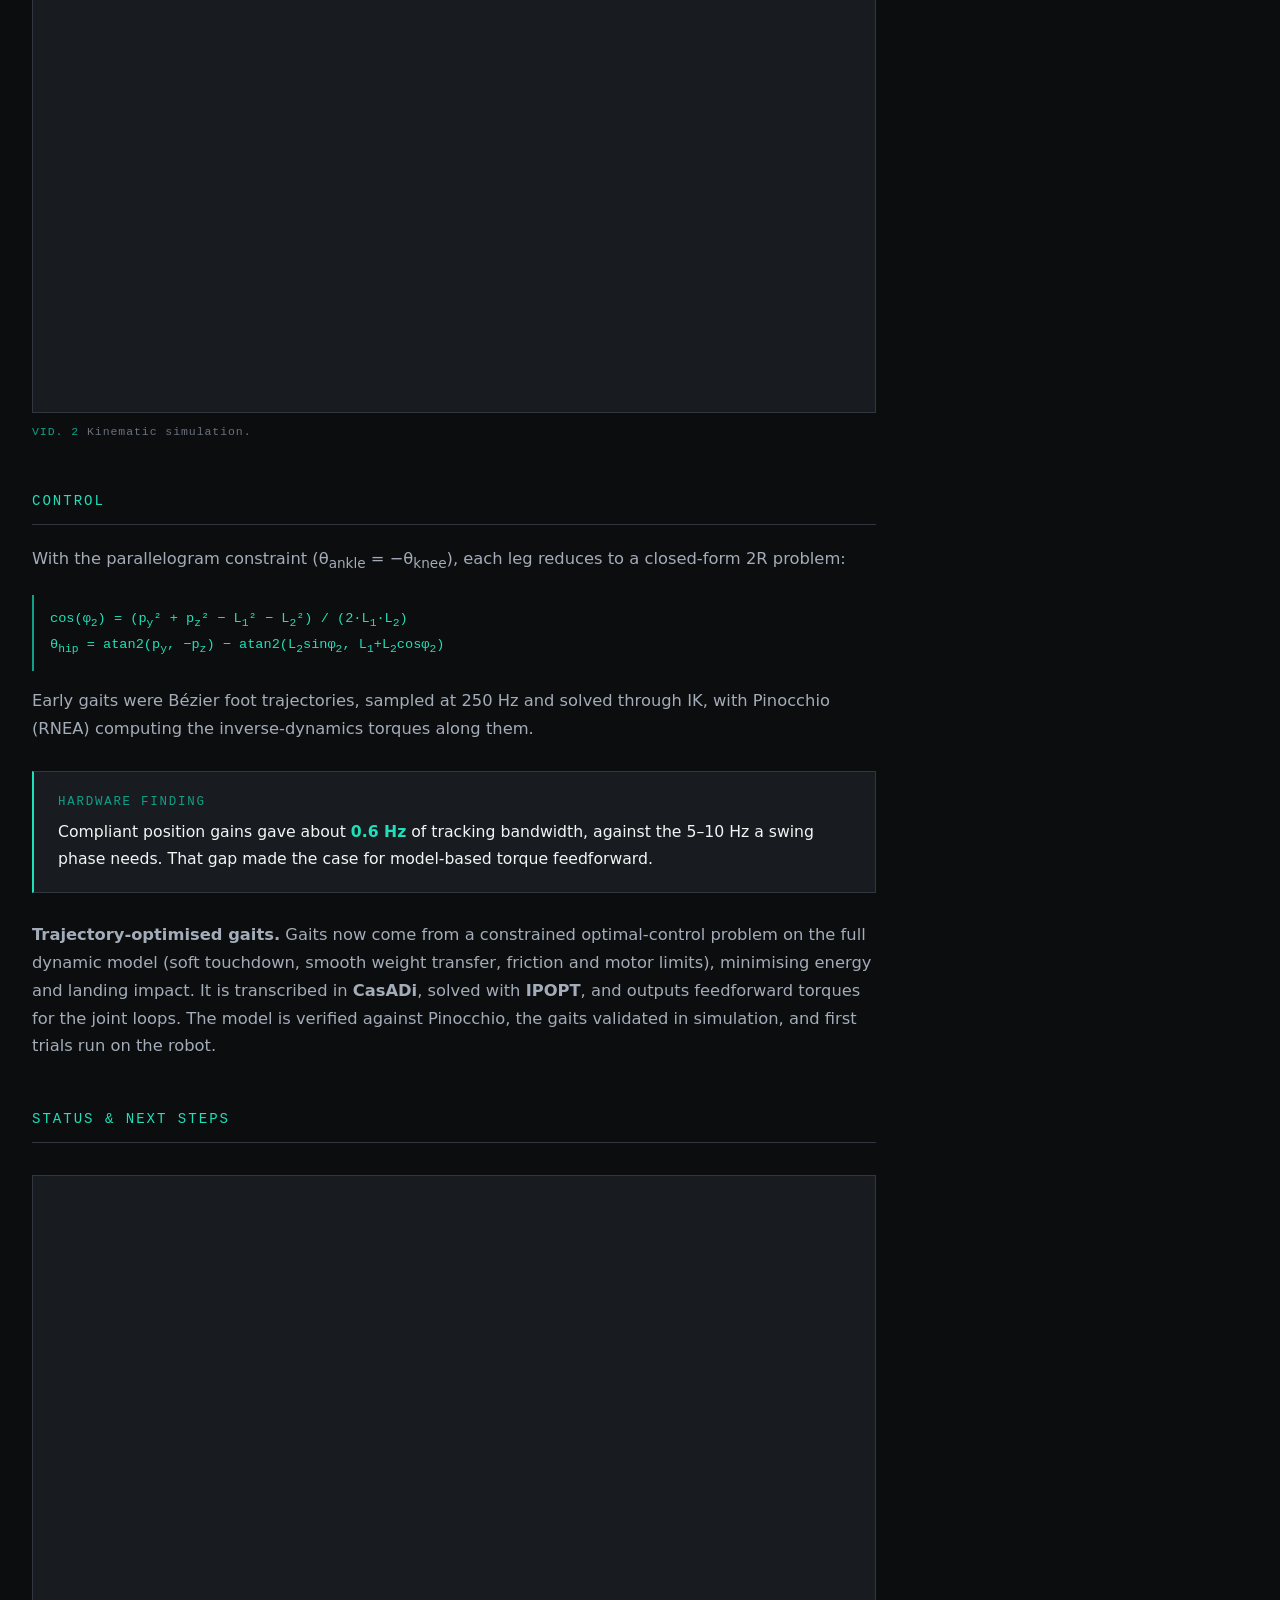
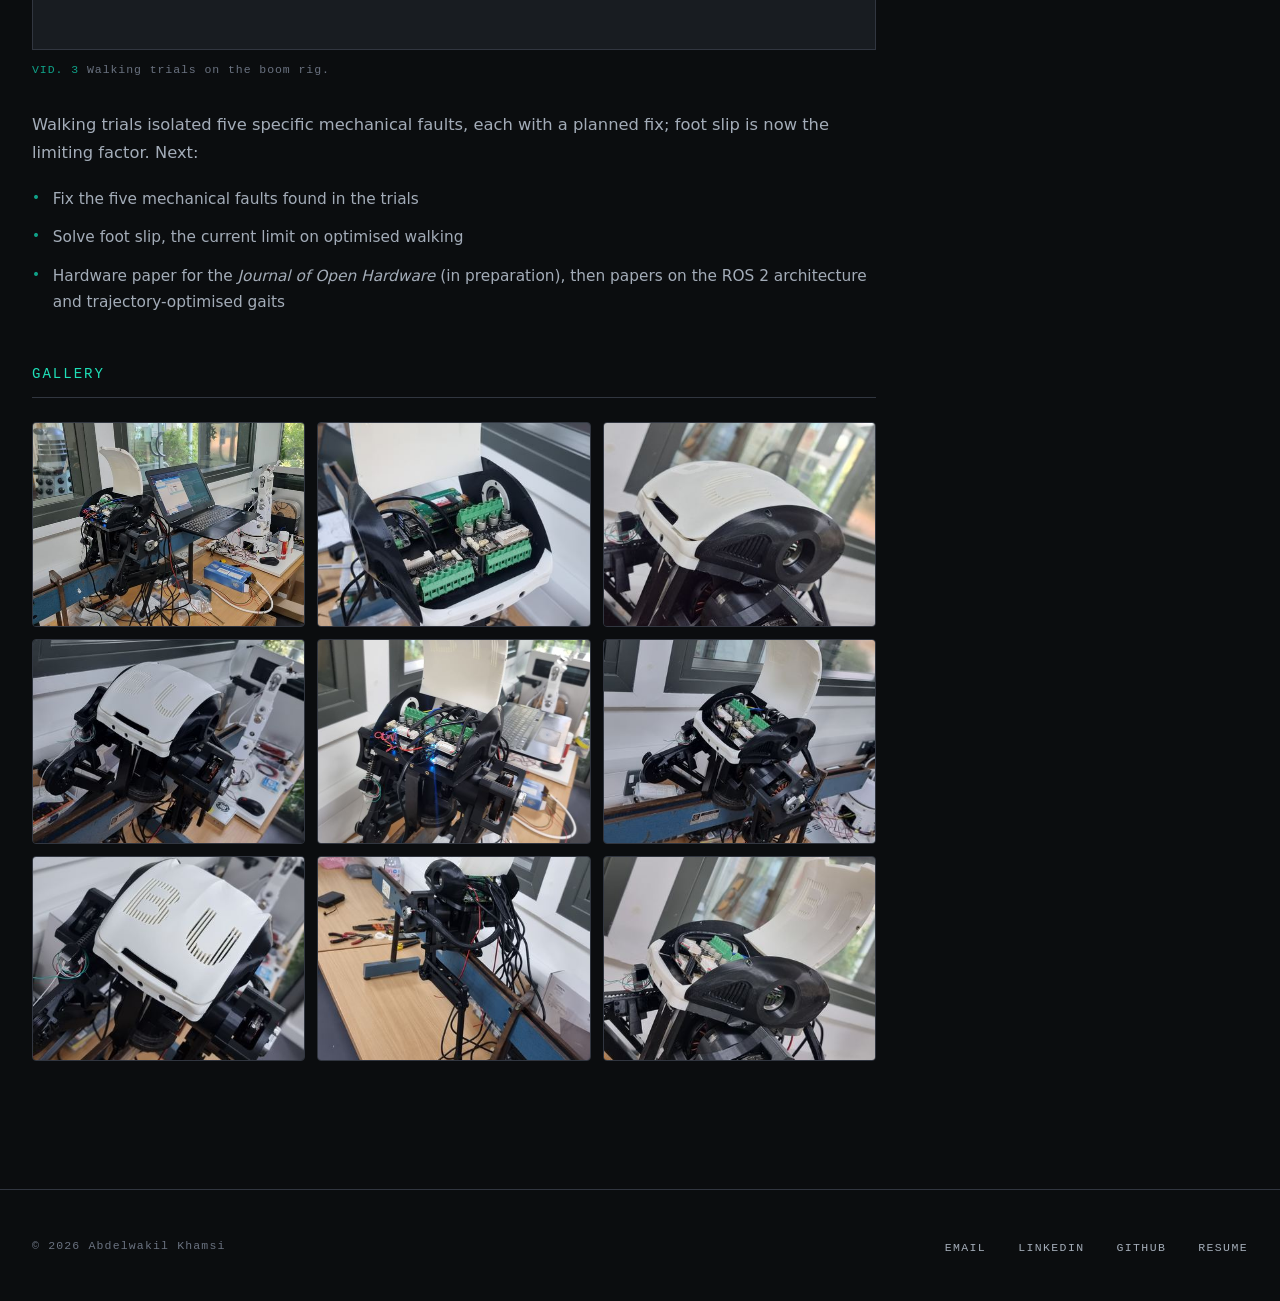
==== commit b50dd556: "Drop PiB name, trim text, add per-recipient visit analytics - Remove "PiB" everywhere; project is no" ====
--- a/projects/biped.html
+++ b/projects/biped.html
@@ -3,10 +3,11 @@
 <head>
 <meta charset="UTF-8">
 <meta name="viewport" content="width=device-width, initial-scale=1.0">
-<title>PiB · Abdelwakil Khamsi</title>
-<meta name="description" content="PiB: a five-link, four-actuator planar bipedal robot on a boom-constrained walking rig. Custom mechanics, ODrive/CAN actuation, a ROS 2 stack built from scratch, and walking gaits from trajectory optimisation.">
-<link rel="stylesheet" href="../assets/css/style.css?v=4">
-<script src="../assets/js/site.js?v=4" defer></script>
+<title>Planar Bipedal Robot · Abdelwakil Khamsi</title>
+<meta name="description" content="A five-link, four-actuator planar bipedal robot on a boom-constrained walking rig. Custom mechanics, ODrive/CAN actuation, a ROS 2 stack built from scratch, and walking gaits from trajectory optimisation.">
+<link rel="stylesheet" href="../assets/css/style.css?v=5">
+<script src="../assets/js/analytics.js?v=5" defer></script>
+<script src="../assets/js/site.js?v=5" defer></script>
 </head>
 <body>
 
@@ -27,8 +28,8 @@
     <a href="../index.html" class="back-link">&#8592; All projects</a>
     <span class="featured-badge">FLAGSHIP PROJECT</span>
     <div class="eyebrow">FIG. 01 · MSC DISSERTATION · ONGOING RESEARCH</div>
-    <h1>PiB</h1>
-    <p class="lede">A five-link, four-actuator planar bipedal robot on a boom-constrained walking rig, designed and built for my MSc dissertation at Bournemouth University and continued as grant-funded research after graduation. Custom 3D-printed mechanics, ODrive S1 actuation over CAN, a ROS 2 Jazzy software stack written from scratch, and walking gaits generated by trajectory optimisation on the robot's full dynamic model.</p>
+    <h1>Planar Bipedal Robot</h1>
+    <p class="lede">A five-link, four-actuator biped on a boom-constrained walking rig, built for my MSc dissertation at Bournemouth University and continued as grant-funded research. 3D-printed mechanics, ODrive actuation over CAN, a ROS 2 stack written from scratch, and gaits from trajectory optimisation on the full dynamic model.</p>
   </div>
 </header>
 
@@ -62,47 +63,43 @@
 
     <div class="prose">
 
-      <h2>WHAT IS PiB</h2>
-      <p>PiB is a planar bipedal robot constrained to move in a vertical plane by a boom that pivots around a central mast. It extends a single-leg design from Prof. Alexander Badri-Spr&ouml;witz's group (Mo et al., <em>Scientific Reports</em>, 2023) into a complete five-link, four-actuator robot, with eleven documented design changes along the way.</p>
-      <p>Its architecture matches the canonical RABBIT platform from the academic literature: a point-foot, underactuated biped, the platform on which Hybrid Zero Dynamics (HZD) was first developed and validated. Matching that mechanical lineage keeps that body of control theory within reach, even though the current approach is model-based trajectory optimisation (see <a href="#control-strategy" style="color:var(--teal)">Control Strategy</a> below).</p>
-      <p>Each leg has 2 actuated degrees of freedom: hip (swing, X-axis, &plusmn;90&deg;) and knee (bend, X-axis, &minus;8.9&deg; to +43.3&deg;), both rotating about the boom's sagittal axis. A passive parallelogram 4-bar linkage keeps the foot parallel to the ground through the full knee range with no extra actuator: as the knee bends, a loop-closure constraint on the parallel rod cancels the rotation automatically.</p>
+      <h2>OVERVIEW</h2>
+      <p>The robot walks in a vertical plane, held by a boom that pivots around a central mast. It extends a single-leg design from Prof. Alexander Badri-Spr&ouml;witz's group (Mo et al., <em>Scientific Reports</em>, 2023) into a complete robot, with eleven documented design changes. Its architecture matches RABBIT, the point-foot, underactuated biped on which Hybrid Zero Dynamics was developed.</p>
+      <p>Each leg has two actuated joints: hip (&plusmn;90&deg;) and knee (&minus;8.9&deg; to +43.3&deg;). A passive parallelogram linkage keeps the foot parallel to the ground through the full knee range, with no extra actuator.</p>
 
       <figure class="figure">
         <div class="media-block fit" style="aspect-ratio: 1974 / 952;">
-          <img src="../assets/img/biped/full_rig_v2.png" alt="CAD of the full rig: PiB fully assembled on the boom, with the central pivot mast it swings around" loading="lazy">
-        </div>
-        <figcaption><b>FIG. 1.1</b>CAD of the full rig: the boom constrains PiB to the sagittal plane while it walks in a circle around the mast.</figcaption>
+          <img src="../assets/img/biped/full_rig_v2.png" alt="CAD of the full rig: the robot fully assembled on the boom, with the central pivot mast it swings around" loading="lazy">
+        </div>
+        <figcaption><b>FIG. 1.1</b>CAD of the full rig: the boom constrains the robot to the sagittal plane as it walks in a circle around the mast.</figcaption>
       </figure>
 
       <h2>MECHANICAL DESIGN</h2>
-      <p>The structure is 3D printed; the drive parts are steel, bought in and modified in-house after metal printing and EDM both proved impractical for them. The torso houses the hip motors and central electronics, and the most recent revision reworks the outer shell for a cleaner cable path and a stiffer motor mount interface. Motor placement at the knee is proximal (motor body near the hip) to reduce the leg's distal inertia and keep the mass distribution favourable for swing dynamics, a decision informed directly by the RABBIT literature.</p>
+      <p>The structure is 3D printed; the drive parts are steel, bought in and modified in-house after metal printing and EDM proved impractical. The knee motor sits near the hip to keep leg inertia low for fast swing.</p>
 
       <figure class="figure">
         <div class="media-block fit" style="aspect-ratio: 1043 / 1077;">
-          <img src="../assets/img/biped/planar_bipedal_robot.png" alt="PiB planar bipedal robot, fully assembled CAD, isometric view" loading="lazy">
+          <img src="../assets/img/biped/planar_bipedal_robot.png" alt="Planar bipedal robot, fully assembled CAD, isometric view" loading="lazy">
         </div>
         <figcaption><b>FIG. 2.1</b>Planar bipedal robot, fully assembled.</figcaption>
       </figure>
 
       <figure class="figure">
         <div class="media-block fit" style="aspect-ratio: 1366 / 1140;">
-          <img src="../assets/img/biped/electronics_view.png" alt="PiB CAD: torso with the front panel removed, showing the internal electronics" loading="lazy">
+          <img src="../assets/img/biped/electronics_view.png" alt="Robot CAD: torso with the front panel removed, showing the internal electronics" loading="lazy">
         </div>
         <figcaption><b>FIG. 2.2</b>Front panel removed: drive electronics packaged inside the torso.</figcaption>
       </figure>
 
-      <p>Physical parameters, measured from the current build:</p>
       <ul>
         <li>Total leg mass (both legs): ~2.7 kg</li>
-        <li>Thigh length (hip &rarr; knee): 149.5 mm</li>
-        <li>Shank length (knee &rarr; foot): 150 mm</li>
-        <li>Hip gear ratio: 5.000 : 1 &nbsp;&middot;&nbsp; Knee gear ratio: 8.333 : 1</li>
-        <li>Frames: all motion in the sagittal (YZ) plane; left/right legs share one sign convention, since both hips rotate about the same world X-axis</li>
+        <li>Thigh 149.5 mm &nbsp;&middot;&nbsp; shank 150 mm</li>
+        <li>Gear ratios: hip 5.000 : 1 &nbsp;&middot;&nbsp; knee 8.333 : 1</li>
       </ul>
 
       <figure class="figure">
         <div class="media-block fit" style="aspect-ratio: 1405 / 1112;">
-          <img src="../assets/img/biped/section_view_v2.png" alt="PiB CAD section view through the latest torso shell, showing the hip drive stages, bearings and electronics bay" loading="lazy">
+          <img src="../assets/img/biped/section_view_v2.png" alt="Robot CAD section view through the latest torso shell, showing the hip drive stages, bearings and electronics bay" loading="lazy">
         </div>
         <figcaption><b>FIG. 2.3</b>Section view through the latest shell: hip drive stages, bearings and the electronics bay.</figcaption>
       </figure>
@@ -145,11 +142,11 @@
       -->
 
       <h2>ELECTRONICS, ACTUATION &amp; SENSING</h2>
-      <p>Each of the four joints is driven by its own single-axis ODrive S1 controller, addressed by CAN <code>node_id</code> (0&ndash;3) over one shared bus at 1 Mbps. Motors are T-Motor MN7005-32 KV115 units (24N28P &rarr; 14 pole pairs). Joint position comes from CUI AMT21 absolute RS-485 encoders, which keep the true physical position across power cycles once a one-time software zero calibration has been run, and load cells read through HX711 amplifiers provide force sensing. Everything is commanded from ROS 2 Jazzy on a Linux PC, so all four joints are driven and logged in sync.</p>
+      <p>Four T-Motor MN7005 motors, each on its own ODrive S1, share one 1 Mbps CAN bus. CUI AMT21 RS-485 absolute encoders keep joint position across power cycles, and load cells (HX711) measure force. ROS 2 Jazzy on a Linux PC commands and logs all four joints in sync.</p>
 
       <figure class="figure">
         <div class="media-block fit" style="aspect-ratio: 16 / 9;">
-          <iframe src="https://www.youtube.com/embed/aQFGWMCPwBw" title="PiB bipedal robot: Bezier gait trajectory test" loading="lazy" referrerpolicy="strict-origin-when-cross-origin" allow="accelerometer; autoplay; clipboard-write; encrypted-media; gyroscope; picture-in-picture; web-share" allowfullscreen></iframe>
+          <iframe src="https://www.youtube.com/embed/aQFGWMCPwBw" title="Planar bipedal robot: Bezier walking gait test" loading="lazy" referrerpolicy="strict-origin-when-cross-origin" allow="accelerometer; autoplay; clipboard-write; encrypted-media; gyroscope; picture-in-picture; web-share" allowfullscreen></iframe>
         </div>
         <figcaption><b>VID. 1</b>Walking gait: B&eacute;zier trajectory test on hardware.</figcaption>
       </figure>
@@ -174,110 +171,94 @@
       </div>
 
       <h2>THE ODRIVE GEAR-RATIO BUG</h2>
-      <p>The vendored <code>odrive_ros2_control</code> driver declares a <code>gear_ratio</code> parameter in the URDF's <code>&lt;ros2_control&gt;</code> block, but silently never applies it: it treats the position command/state interface as raw motor-shaft radians, 1:1. Sent straight through, any joint-space angle moves the real joint by only <code>1/gear_ratio</code> of what was intended.</p>
-      <p>Rather than patch the vendored C++ driver, the fix lives in one place in Python: <code>gear_ratios.py</code> converts joint angle &harr; motor-shaft radians for every node that talks to real hardware, gated by a <code>use_motors</code> flag. A read-side counterpart, <code>joint_state_corrector.py</code>, republishes a gear-ratio-corrected <code>/joint_states_corrected</code> topic so RViz shows real joint angles instead of raw motor-shaft values. The knee gear ratio was determined empirically through hardware testing: 7.353 &rarr; 8.667 &rarr; <strong style="color:var(--teal)">8.333</strong>, with the negative sign (direction reversal) also discovered by testing against the physical leg.</p>
-
-      <h2>SOFTWARE STACK</h2>
-      <p>The ROS 2 workspace was built from scratch and is split into packages: <code>biped_description</code> (URDF with parallelogram-linkage constraints, SDF, worlds, launch files, <code>ros2_control</code> config), <code>biped_control</code> (IK, calibration, gear-ratio handling), <code>foot_trajectory_planner</code> (B&eacute;zier library and the interactive gait designer GUI), <code>biped_gait_generation</code> (bipedal gait coordinator), and <code>ros_odrive</code> (vendored ODrive driver). One <code>ros2_control</code> interface is shared by Gazebo and the hardware, so the same controller code runs on both.</p>
-      <p>Simulation runs on <strong>Gazebo Harmonic</strong> with the <strong>Bullet physics engine</strong>, a deliberate choice over the default DART engine, which rejects closed kinematic loops entirely. Bullet handles the parallelogram as a constraint between two already-parented rigid bodies, making true four-bar loop closure possible in simulation. The SDF model (<code>biped.sdf</code>) is hand-authored rather than auto-generated, to use correct Harmonic material conventions and guarantee the plugin placement order. The model has 19 joints (9 fixed structural + 10 revolute), including <code>par_lower_joint</code>, a direct revolute from the par-link to the foot that closes the four-bar loop physically rather than through a software mimic.</p>
+      <p>The vendored <code>odrive_ros2_control</code> driver declares a <code>gear_ratio</code> parameter but never applies it, so each joint moved only <code>1/gear_ratio</code> of the command. Rather than patch the C++ driver, <code>gear_ratios.py</code> converts joint &harr; motor angles for every hardware node, and <code>joint_state_corrector.py</code> republishes corrected joint states for RViz. The knee ratio itself was found empirically: 7.353 &rarr; 8.667 &rarr; <strong style="color:var(--teal)">8.333</strong>.</p>
+
+      <h2>SOFTWARE &amp; SIMULATION</h2>
+      <p>The ROS 2 workspace was built from scratch: robot description (URDF/SDF, launch, <code>ros2_control</code> config), control (IK, calibration, gear ratios), a B&eacute;zier foot-trajectory planner with its own designer GUI, a gait coordinator, and the vendored ODrive driver. One <code>ros2_control</code> interface is shared by Gazebo and the hardware.</p>
+      <p>Simulation runs on Gazebo Harmonic with Bullet physics, chosen because the default DART engine rejects closed kinematic loops. A hand-authored SDF closes the four-bar loop physically through <code>par_lower_joint</code>.</p>
 
       <figure class="figure">
         <div class="media-block fit" style="aspect-ratio: 2559 / 1374;">
-          <img src="../assets/img/biped/rviz.png" alt="PiB URDF visualised in RViz, with ROS 2 terminal logs and the node graph" loading="lazy">
+          <img src="../assets/img/biped/rviz.png" alt="Robot URDF visualised in RViz, with ROS 2 terminal logs and the node graph" loading="lazy">
         </div>
         <figcaption><b>FIG. 3.1</b>URDF in RViz, alongside the ROS 2 node graph and logs.</figcaption>
       </figure>
 
       <figure class="figure">
         <div class="media-block fit" style="aspect-ratio: 16 / 9;">
-          <iframe src="https://www.youtube.com/embed/oR-d7k2da8E" title="PiB bipedal robot: kinematic simulation" loading="lazy" referrerpolicy="strict-origin-when-cross-origin" allow="accelerometer; autoplay; clipboard-write; encrypted-media; gyroscope; picture-in-picture; web-share" allowfullscreen></iframe>
+          <iframe src="https://www.youtube.com/embed/oR-d7k2da8E" title="Planar bipedal robot: kinematic simulation" loading="lazy" referrerpolicy="strict-origin-when-cross-origin" allow="accelerometer; autoplay; clipboard-write; encrypted-media; gyroscope; picture-in-picture; web-share" allowfullscreen></iframe>
         </div>
         <figcaption><b>VID. 2</b>Kinematic simulation.</figcaption>
       </figure>
 
-      <h2>DYNAMICS: PINOCCHIO RNEA</h2>
-      <p>Model-based work uses <strong>Pinocchio 4.0</strong> for inverse dynamics. A gravity profiler (<code>gravity_profile.py</code>) loads the designer's control points, reconstructs the full stance + swing B&eacute;zier trajectory through the same IK functions used on hardware, enforces the parallelogram constraints in joint space, and computes G(q) at every sample along the gait cycle.</p>
-      <p>A full RNEA pass (<code>replay_trajectory.py</code>) extends this to complete inverse-dynamics torques (inertial, Coriolis and gravity), overlaid on the gravity-only baseline. Pinocchio is also the reference the trajectory optimiser's dynamic model is verified against.</p>
-
-      <h2 id="control-strategy">CONTROL STRATEGY</h2>
-      <p>The leg is a 3R planar arm with a parallelogram constraint (&theta;<sub>ankle</sub> = &minus;&theta;<sub>knee</sub>), which collapses to an equivalent closed-form 2R problem, solved analytically:</p>
+      <h2 id="control-strategy">CONTROL</h2>
+      <p>With the parallelogram constraint (&theta;<sub>ankle</sub> = &minus;&theta;<sub>knee</sub>), each leg reduces to a closed-form 2R problem:</p>
       <p style="font-family: var(--ff-display); font-size: .85rem; color: var(--teal); padding: .75rem 1rem; border-left: 2px solid var(--teal-dim); margin: 1rem 0;">
         cos(&phi;<sub>2</sub>) = (p<sub>y</sub>&sup2; + p<sub>z</sub>&sup2; &minus; L<sub>1</sub>&sup2; &minus; L<sub>2</sub>&sup2;) / (2&middot;L<sub>1</sub>&middot;L<sub>2</sub>)<br>
         &theta;<sub>hip</sub> = atan2(p<sub>y</sub>, &minus;p<sub>z</sub>) &minus; atan2(L<sub>2</sub>sin&phi;<sub>2</sub>, L<sub>1</sub>+L<sub>2</sub>cos&phi;<sub>2</sub>)
       </p>
-      <p><code>solve_ik()</code> raises an exception for any target outside joint limits or physical reach: the core safety net relied on by every node that builds a trajectory.</p>
-      <p><strong>Parametric B&eacute;zier gaits.</strong> Foot trajectories are B&eacute;zier curves in foot space, shaped in a purpose-built designer GUI with live RViz markers and step-height constraints. Gait nodes load the saved control points at runtime, sample the curve at 250 Hz, run IK at each sample, and stream joint angles to the trajectory controllers through ROS 2 action goals.</p>
+      <p>Early gaits were B&eacute;zier foot trajectories, sampled at 250 Hz and solved through IK, with Pinocchio (RNEA) computing the inverse-dynamics torques along them.</p>
 
       <div class="callout">
         <div class="label">HARDWARE FINDING</div>
-        <p>Characterised on hardware, compliant position gains gave about <strong style="color:var(--teal)">0.6 Hz</strong> of tracking bandwidth, against the 5&ndash;10 Hz a swing phase needs. That gap made the case for model-based torque feedforward.</p>
-      </div>
-
-      <p><strong>Trajectory-optimised gaits.</strong> Walking gaits are now generated by trajectory optimisation on the robot's full dynamic model. The gait is posed as a constrained optimal-control problem, with soft touchdown, smooth weight transfer, friction and motor limits as constraints and an objective that minimises energy and landing impact, transcribed in <strong>CasADi</strong> and solved with <strong>IPOPT</strong>. The solution supplies feedforward torques for the joint control loops. The dynamic model was verified against Pinocchio, the gaits validated in simulation, and the first trials run on the robot.</p>
-
-      <h2>CURRENT STATUS &amp; NEXT STEPS</h2>
-      <p>What's built and validated:</p>
+        <p>Compliant position gains gave about <strong style="color:var(--teal)">0.6 Hz</strong> of tracking bandwidth, against the 5&ndash;10 Hz a swing phase needs. That gap made the case for model-based torque feedforward.</p>
+      </div>
+
+      <p><strong>Trajectory-optimised gaits.</strong> Gaits now come from a constrained optimal-control problem on the full dynamic model (soft touchdown, smooth weight transfer, friction and motor limits), minimising energy and landing impact. It is transcribed in <strong>CasADi</strong>, solved with <strong>IPOPT</strong>, and outputs feedforward torques for the joint loops. The model is verified against Pinocchio, the gaits validated in simulation, and first trials run on the robot.</p>
+
+      <h2>STATUS &amp; NEXT STEPS</h2>
+
+      <figure class="figure">
+        <div class="media-block fit" style="aspect-ratio: 16 / 9;">
+          <iframe src="https://www.youtube.com/embed/beHfALL0_go" title="Planar bipedal robot: walking trials" loading="lazy" referrerpolicy="strict-origin-when-cross-origin" allow="accelerometer; autoplay; clipboard-write; encrypted-media; gyroscope; picture-in-picture; web-share" allowfullscreen></iframe>
+        </div>
+        <figcaption><b>VID. 3</b>Walking trials on the boom rig.</figcaption>
+      </figure>
+
+      <p>Walking trials isolated five specific mechanical faults, each with a planned fix; foot slip is now the limiting factor. Next:</p>
       <ul>
-        <li>Complete robot built on the boom rig: four joints commanded and logged in sync over CAN</li>
-        <li>Closed-form leg IK with joint-limit safety checks</li>
-        <li>Per-joint hardware calibration (direction, gear ratio, zero offset), persistent across power cycles</li>
-        <li>B&eacute;zier gait system with its own designer GUI; the physical leg tracks the B&eacute;zier swing curve</li>
-        <li>Pinocchio inverse-dynamics pipeline: gravity and full RNEA torques along the gait cycle</li>
-        <li>Gazebo Harmonic simulation with Bullet physics, sharing one <code>ros2_control</code> interface with the hardware</li>
-        <li><strong style="color:var(--teal)">Trajectory-optimised gaits (CasADi + IPOPT)</strong>, verified against Pinocchio, validated in simulation and trialled on the robot</li>
-      </ul>
-      <figure class="figure">
-        <div class="media-block fit" style="aspect-ratio: 16 / 9;">
-          <iframe src="https://www.youtube.com/embed/beHfALL0_go" title="PiB bipedal robot: walking trials" loading="lazy" referrerpolicy="strict-origin-when-cross-origin" allow="accelerometer; autoplay; clipboard-write; encrypted-media; gyroscope; picture-in-picture; web-share" allowfullscreen></iframe>
-        </div>
-        <figcaption><b>VID. 3</b>Walking trials on the boom rig.</figcaption>
-      </figure>
-
-      <p>Walking trials have isolated five specific mechanical faults, each with a planned fix, and foot slip is now the limiting factor. What's next:</p>
-      <ul>
-        <li>Fix the five mechanical faults found in walking trials</li>
-        <li>Tackle foot slip, now the limit on trajectory-optimised walking</li>
-        <li>Hardware paper (mechanical, electrical and software design, calibration, characterisation) for the <em>Journal of Open Hardware</em>, in preparation</li>
-        <li>Follow-up papers on the ROS 2 software architecture and on trajectory-optimised gait generation</li>
+        <li>Fix the five mechanical faults found in the trials</li>
+        <li>Solve foot slip, the current limit on optimised walking</li>
+        <li>Hardware paper for the <em>Journal of Open Hardware</em> (in preparation), then papers on the ROS 2 architecture and trajectory-optimised gaits</li>
       </ul>
 
       <h2>GALLERY</h2>
 
       <div class="gallery">
         <a class="gallery-item" href="../assets/img/biped/gallery/web/20260728_174844.jpg">
-          <img src="../assets/img/biped/gallery/thumb/20260728_174844.jpg" alt="PiB mounted on the boom walking rig in the lab, with the control PC beside it" width="720" height="405" loading="lazy">
-          <figcaption>Development phase: PiB on the boom rig with the control PC.</figcaption>
+          <img src="../assets/img/biped/gallery/thumb/20260728_174844.jpg" alt="The robot mounted on the boom walking rig in the lab, with the control PC beside it" width="720" height="405" loading="lazy">
+          <figcaption>Development phase: the robot on the boom rig with the control PC.</figcaption>
         </a>
         <a class="gallery-item" href="../assets/img/biped/gallery/web/1.jpg">
-          <img src="../assets/img/biped/gallery/thumb/1.jpg" alt="PiB with the torso shell open, showing the drive electronics" width="405" height="720" loading="lazy">
+          <img src="../assets/img/biped/gallery/thumb/1.jpg" alt="The robot with the torso shell open, showing the drive electronics" width="405" height="720" loading="lazy">
           <figcaption>Torso shell open: drive electronics on the deck.</figcaption>
         </a>
         <a class="gallery-item" href="../assets/img/biped/gallery/web/20260723_180110.jpg">
-          <img src="../assets/img/biped/gallery/thumb/20260723_180110.jpg" alt="Close-up of PiB's torso shell and the exposed actuator housing" width="405" height="720" loading="lazy">
+          <img src="../assets/img/biped/gallery/thumb/20260723_180110.jpg" alt="Close-up of the torso shell and the exposed actuator housing" width="405" height="720" loading="lazy">
           <figcaption>Torso shell and actuator housing.</figcaption>
         </a>
         <a class="gallery-item" href="../assets/img/biped/gallery/web/20260723_180040.jpg">
-          <img src="../assets/img/biped/gallery/thumb/20260723_180040.jpg" alt="PiB on the boom rig, side view with the shell closed" width="405" height="720" loading="lazy">
+          <img src="../assets/img/biped/gallery/thumb/20260723_180040.jpg" alt="The robot on the boom rig, side view with the shell closed" width="405" height="720" loading="lazy">
           <figcaption>On the boom rig, shell closed.</figcaption>
         </a>
         <a class="gallery-item" href="../assets/img/biped/gallery/web/20260728_174848.jpg">
-          <img src="../assets/img/biped/gallery/thumb/20260728_174848.jpg" alt="PiB powered up, with status LEDs lit on the electronics" width="720" height="405" loading="lazy">
+          <img src="../assets/img/biped/gallery/thumb/20260728_174848.jpg" alt="The robot powered up, with status LEDs lit on the electronics" width="720" height="405" loading="lazy">
           <figcaption>Powered up for a test run.</figcaption>
         </a>
         <a class="gallery-item" href="../assets/img/biped/gallery/web/20260723_180047.jpg">
-          <img src="../assets/img/biped/gallery/thumb/20260723_180047.jpg" alt="PiB with the shell lifted, showing the electronics and hip actuators" width="405" height="720" loading="lazy">
+          <img src="../assets/img/biped/gallery/thumb/20260723_180047.jpg" alt="The robot with the shell lifted, showing the electronics and hip actuators" width="405" height="720" loading="lazy">
           <figcaption>Shell lifted: electronics above the hip actuators.</figcaption>
         </a>
         <a class="gallery-item" href="../assets/img/biped/gallery/web/20260723_180103.jpg">
-          <img src="../assets/img/biped/gallery/thumb/20260723_180103.jpg" alt="PiB front three-quarter view with the BU-branded torso shell" width="405" height="720" loading="lazy">
+          <img src="../assets/img/biped/gallery/thumb/20260723_180103.jpg" alt="Front three-quarter view of the robot with the BU-branded torso shell" width="405" height="720" loading="lazy">
           <figcaption>Front three-quarter view.</figcaption>
         </a>
         <a class="gallery-item" href="../assets/img/biped/gallery/web/20260723_180051.jpg">
-          <img src="../assets/img/biped/gallery/thumb/20260723_180051.jpg" alt="PiB at the end of the boom, with cabling routed back to the bench" width="405" height="720" loading="lazy">
+          <img src="../assets/img/biped/gallery/thumb/20260723_180051.jpg" alt="The robot at the end of the boom, with cabling routed back to the bench" width="405" height="720" loading="lazy">
           <figcaption>At the end of the boom, cabling routed to the bench.</figcaption>
         </a>
         <a class="gallery-item" href="../assets/img/biped/gallery/web/20260723_180120.jpg">
-          <img src="../assets/img/biped/gallery/thumb/20260723_180120.jpg" alt="Close-up of PiB's hip actuator stack" width="405" height="720" loading="lazy">
+          <img src="../assets/img/biped/gallery/thumb/20260723_180120.jpg" alt="Close-up of the hip actuator stack" width="405" height="720" loading="lazy">
           <figcaption>Hip actuator stack, close up.</figcaption>
         </a>
       </div>
@@ -318,22 +299,7 @@
           <li>Parametric B&eacute;zier gaits + designer GUI</li>
           <li>RNEA inverse dynamics (Pinocchio)</li>
           <li>Analytical 2R inverse kinematics</li>
-          <li>Gear-ratio &amp; zero-offset calibration</li>
         </ul>
-      </div>
-      <div class="sidebar-block">
-        <span class="label">SIMULATION</span>
-        <ul>
-          <li>Gazebo Harmonic + Bullet physics</li>
-          <li>19 joints: 9 fixed, 10 revolute</li>
-          <li>Four-bar loop closure via <code style="font-family:monospace;font-size:.85em;color:var(--teal)">par_lower_joint</code></li>
-          <li>gz_ros2_control hardware bridge</li>
-          <li>250 Hz physics step</li>
-        </ul>
-      </div>
-      <div class="sidebar-block">
-        <span class="label">PUBLICATIONS</span>
-        <p>Hardware paper in preparation for the <em>Journal of Open Hardware</em>. Follow-ups planned on the ROS 2 software architecture and on trajectory-optimised gait generation.</p>
       </div>
       <div class="sidebar-block">
         <span class="label">SUPERVISOR</span>
